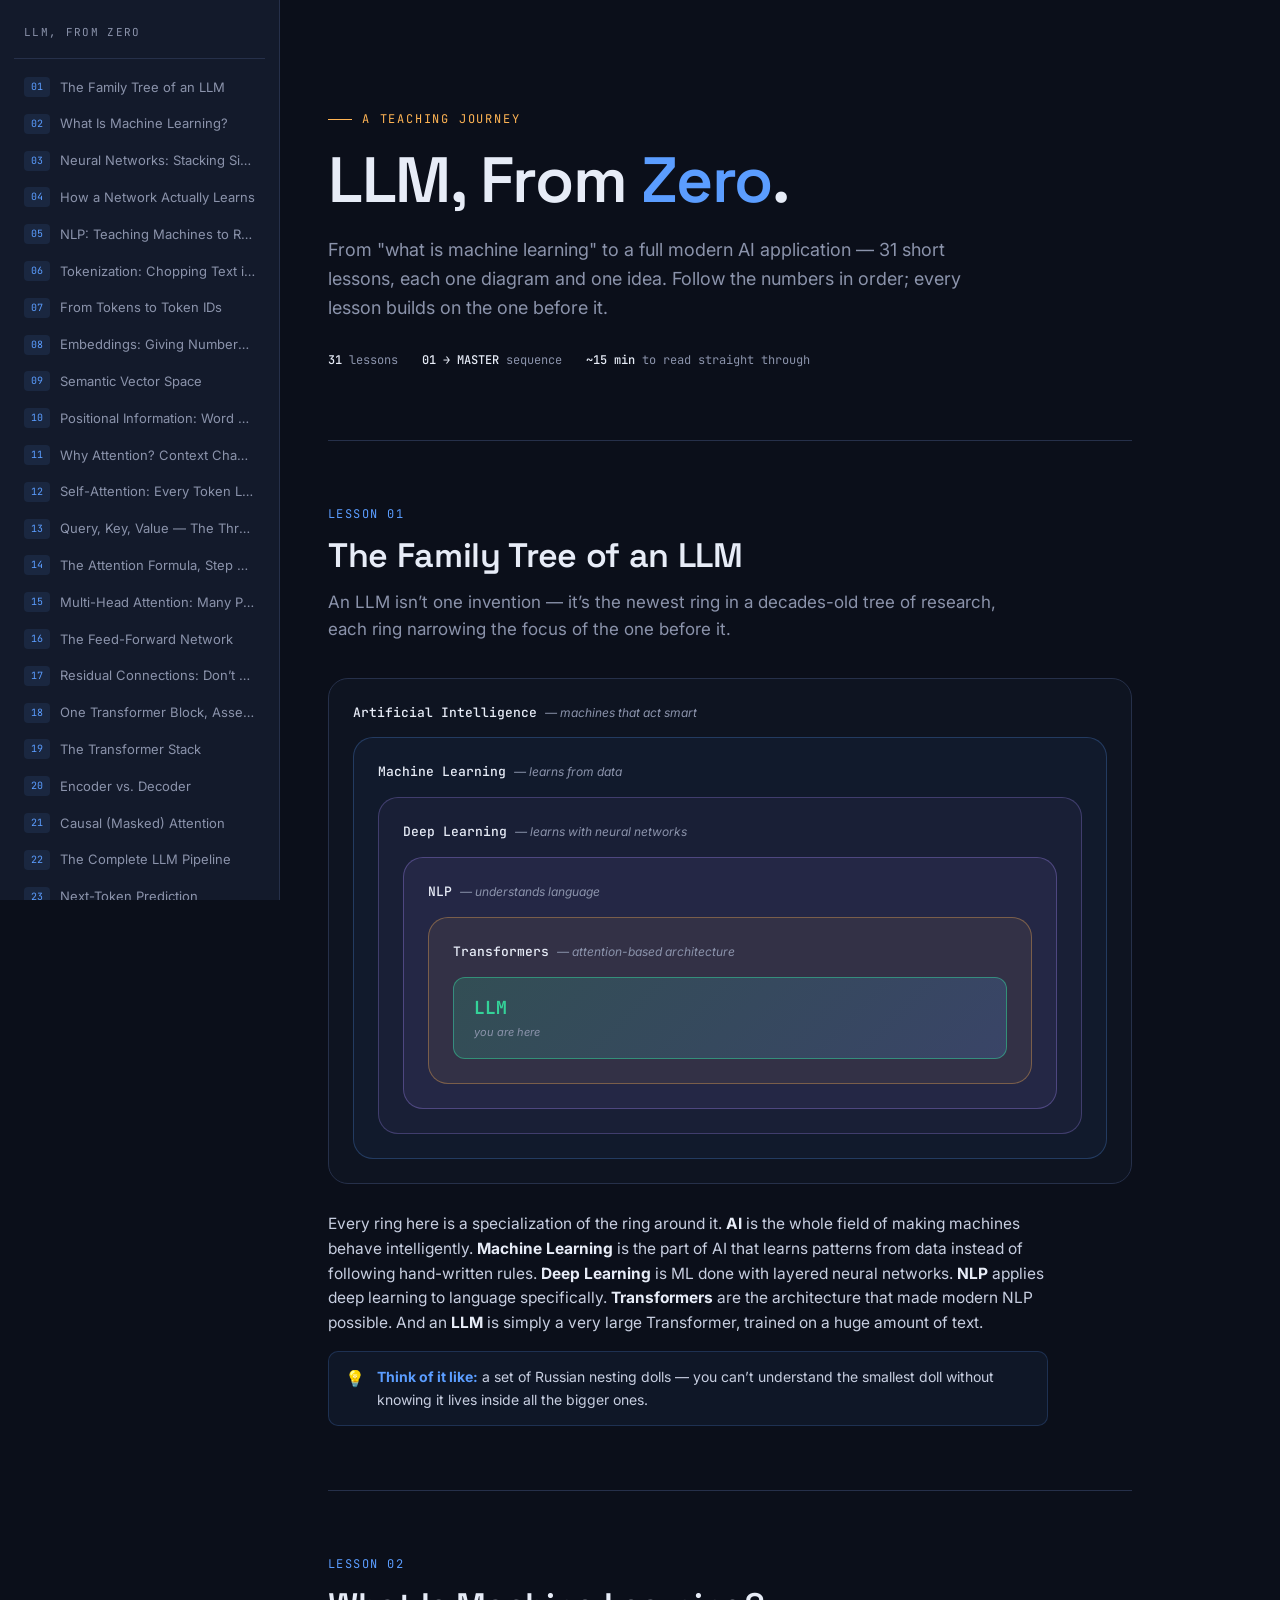
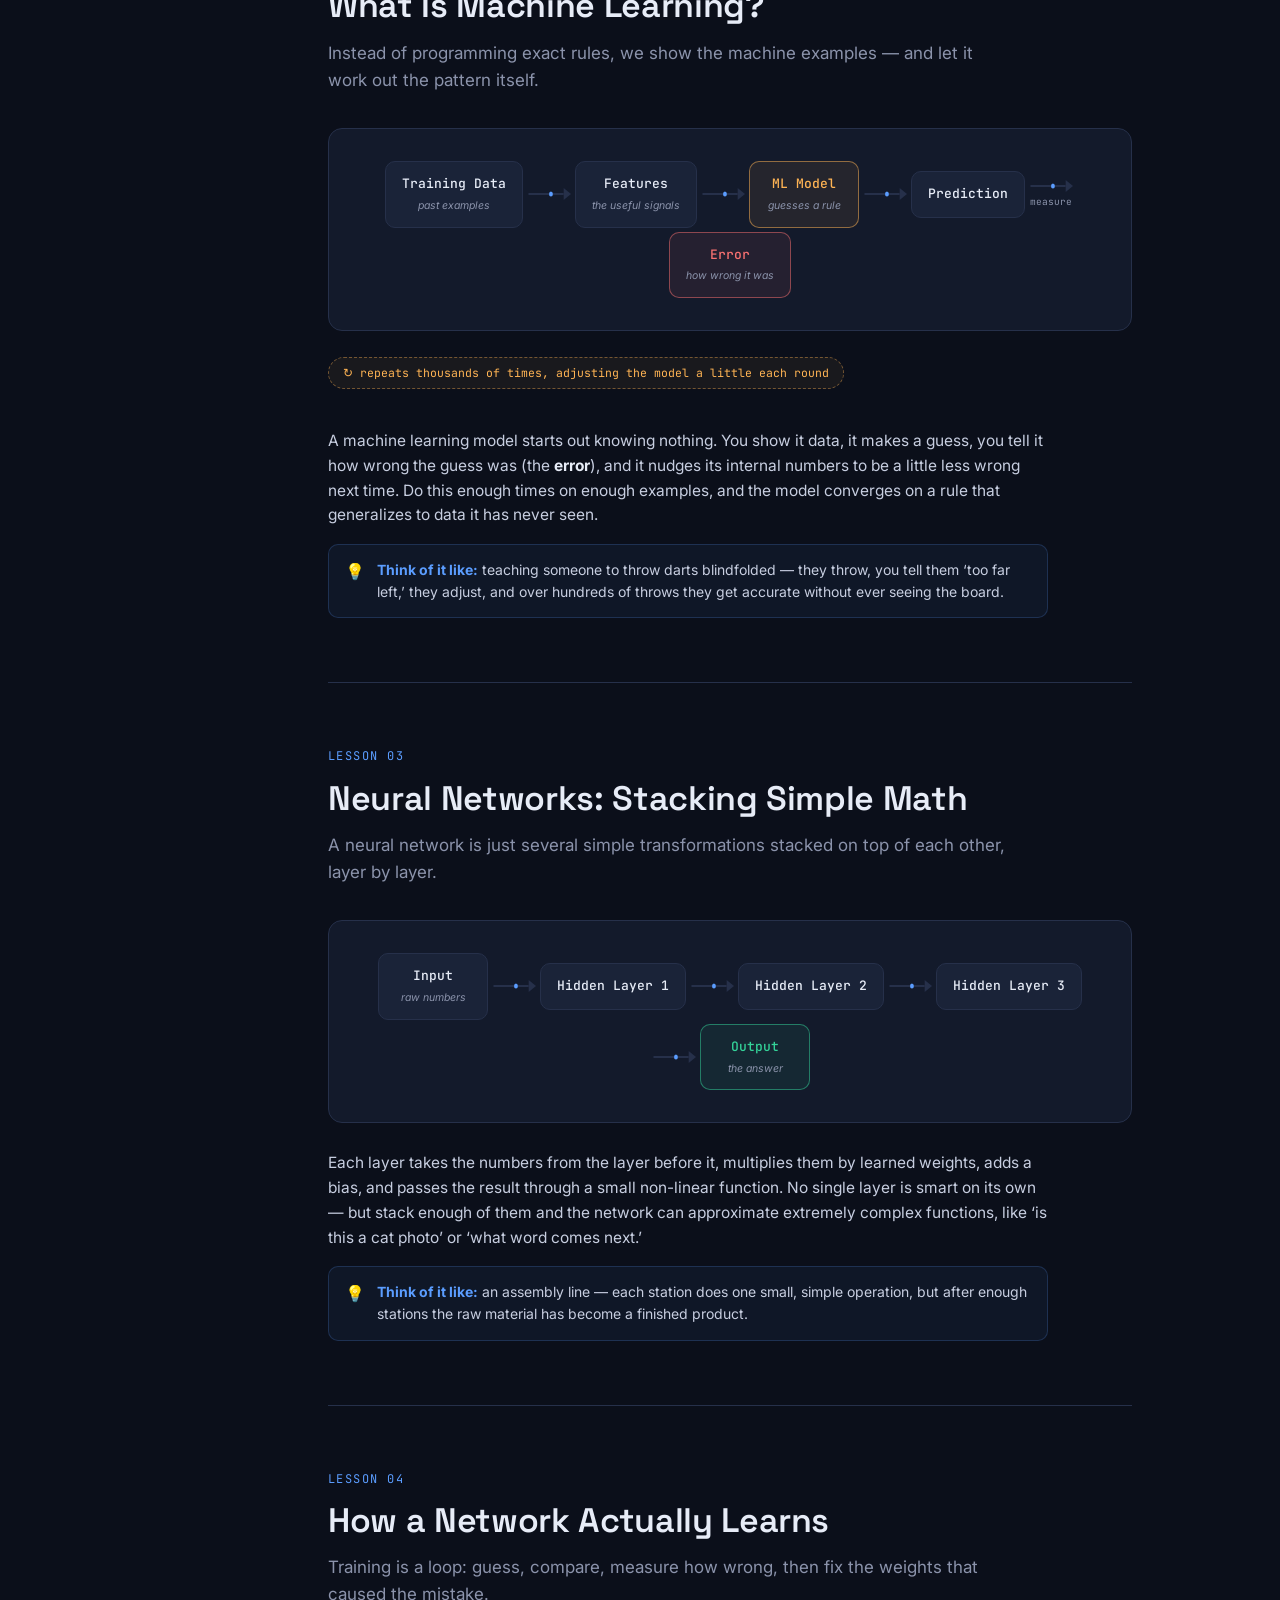
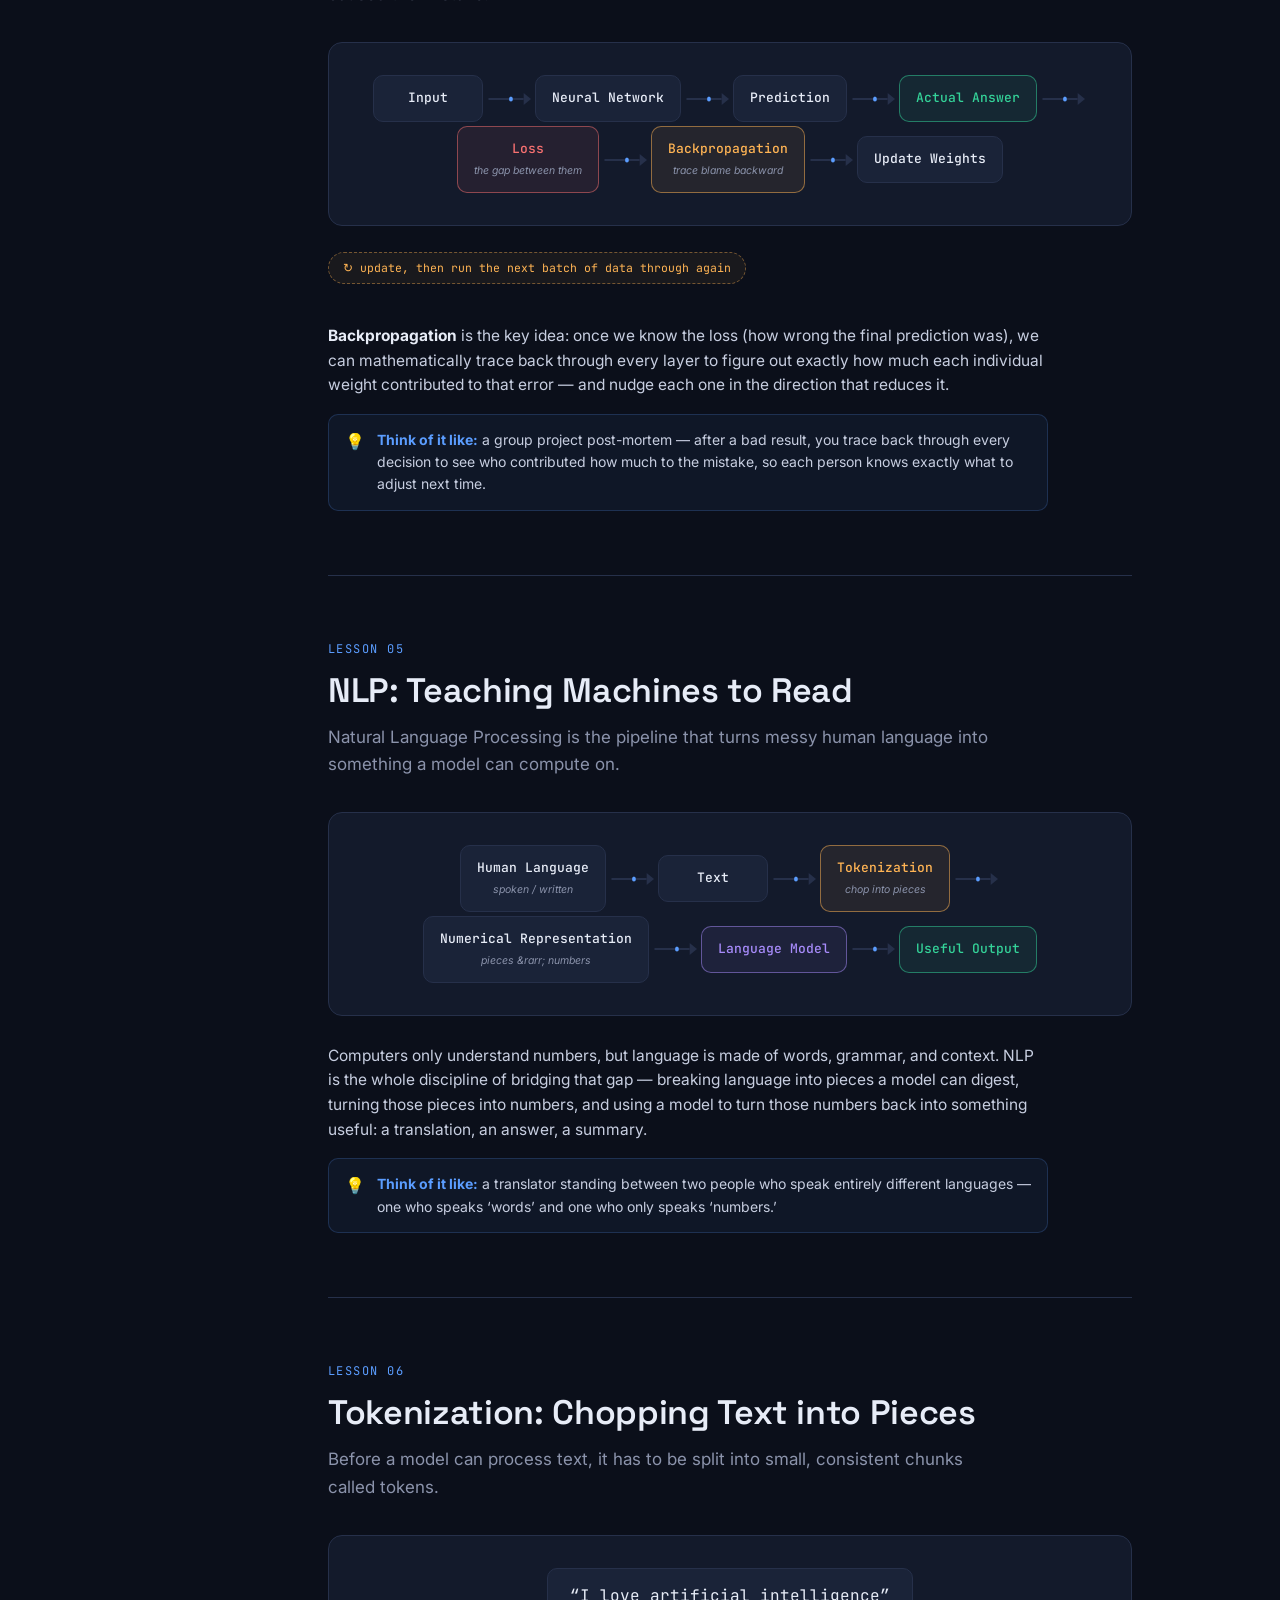
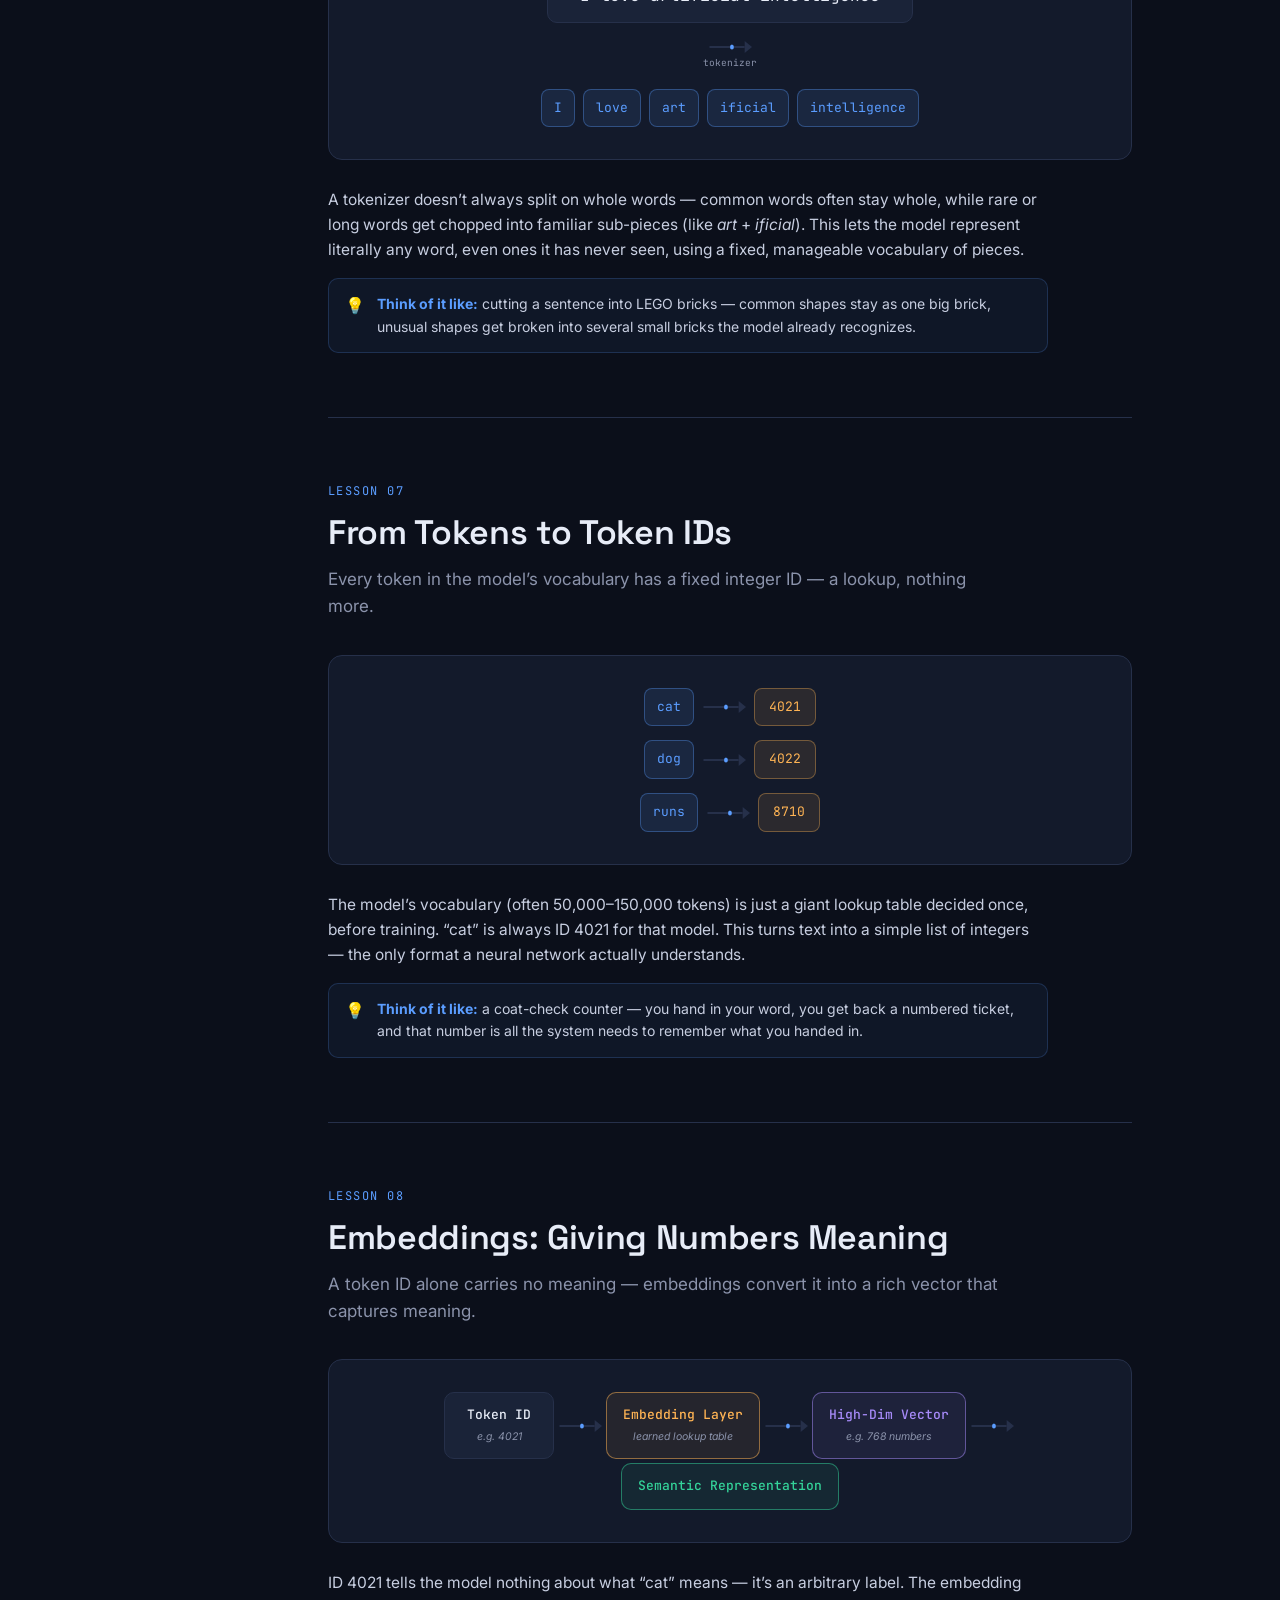
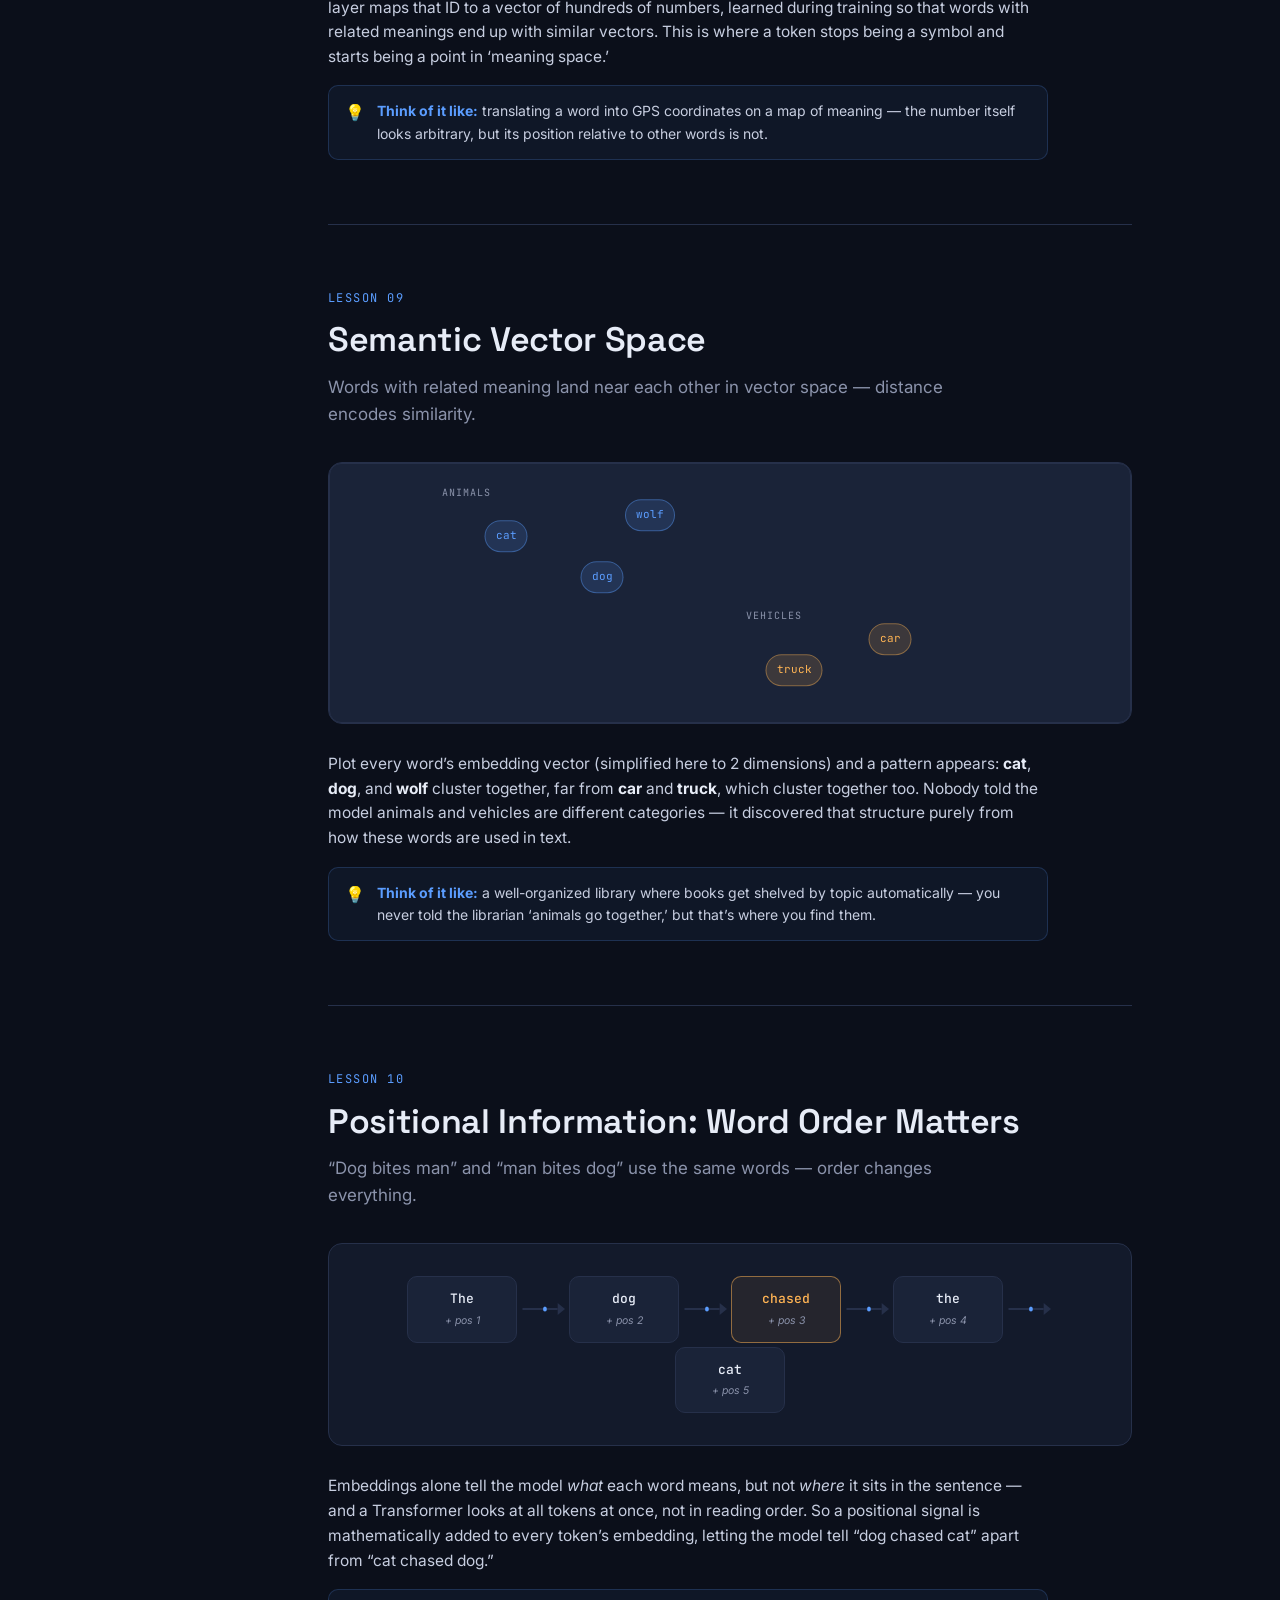
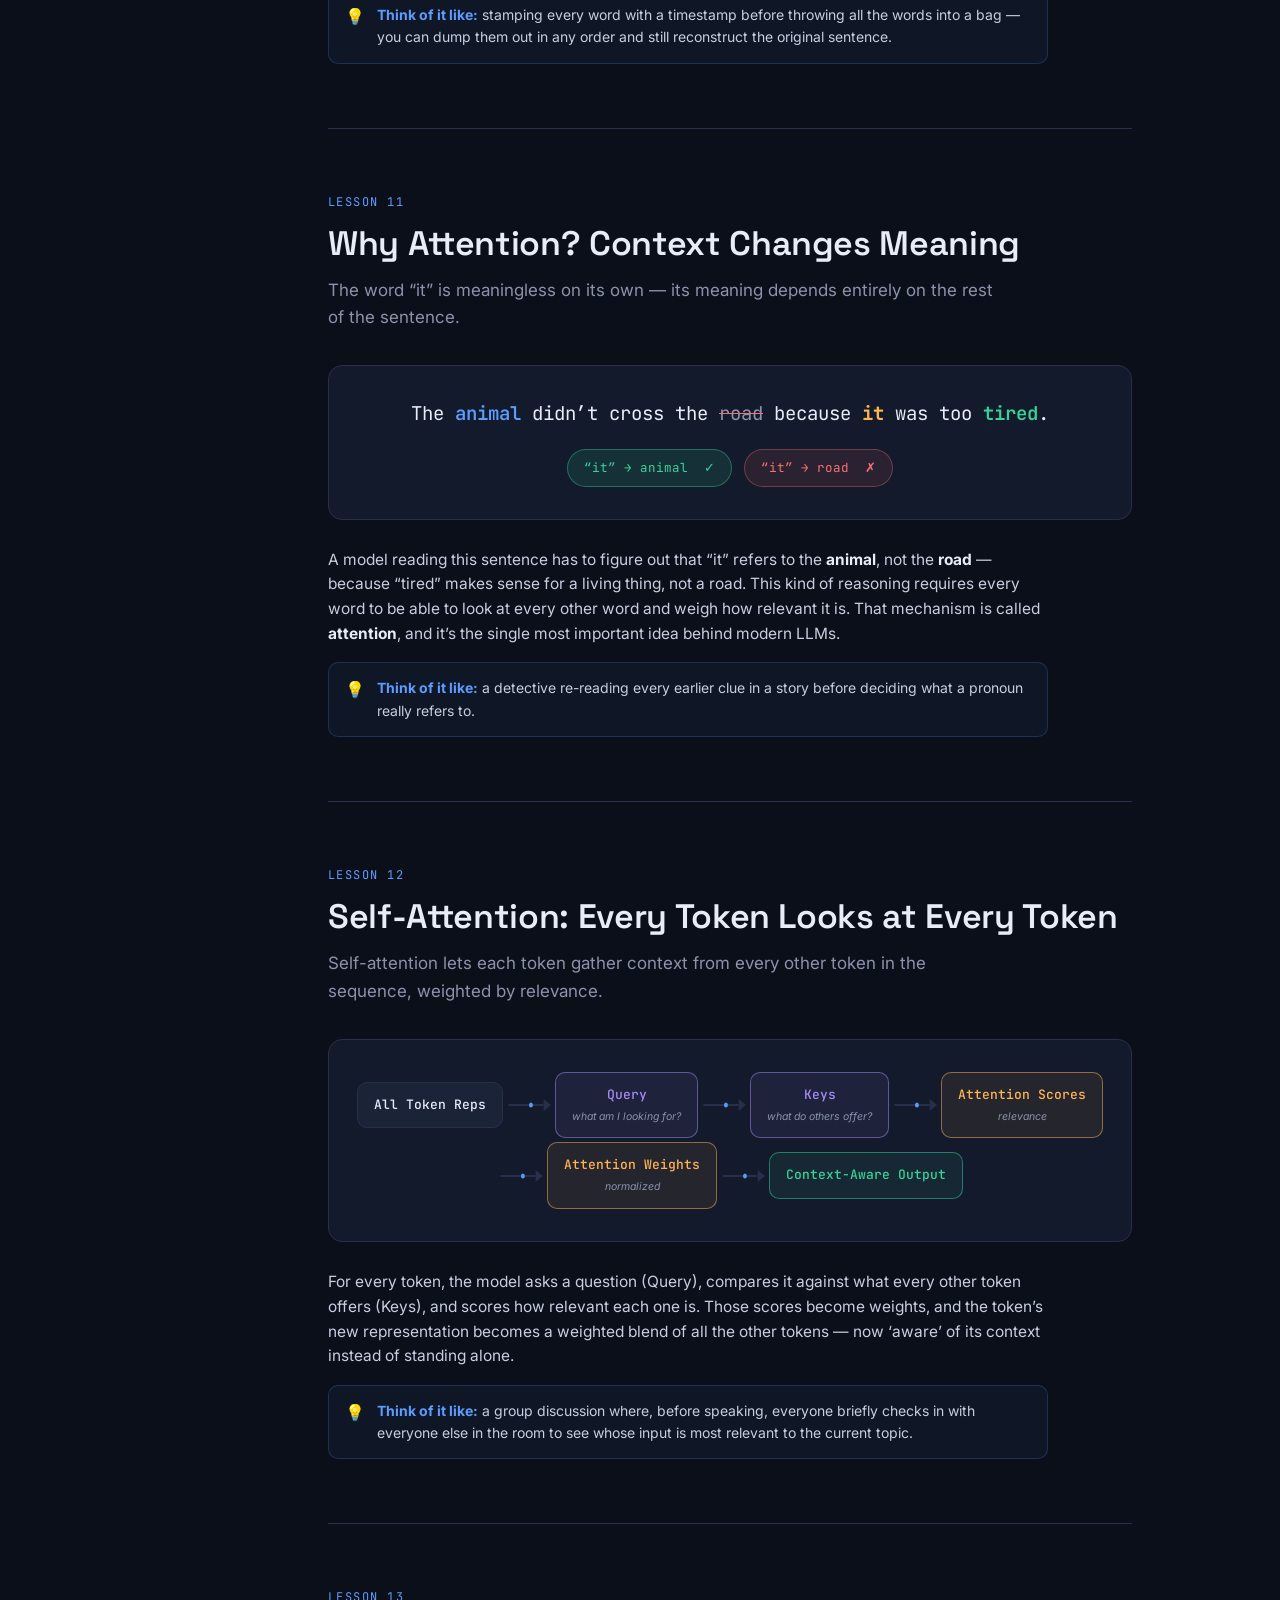
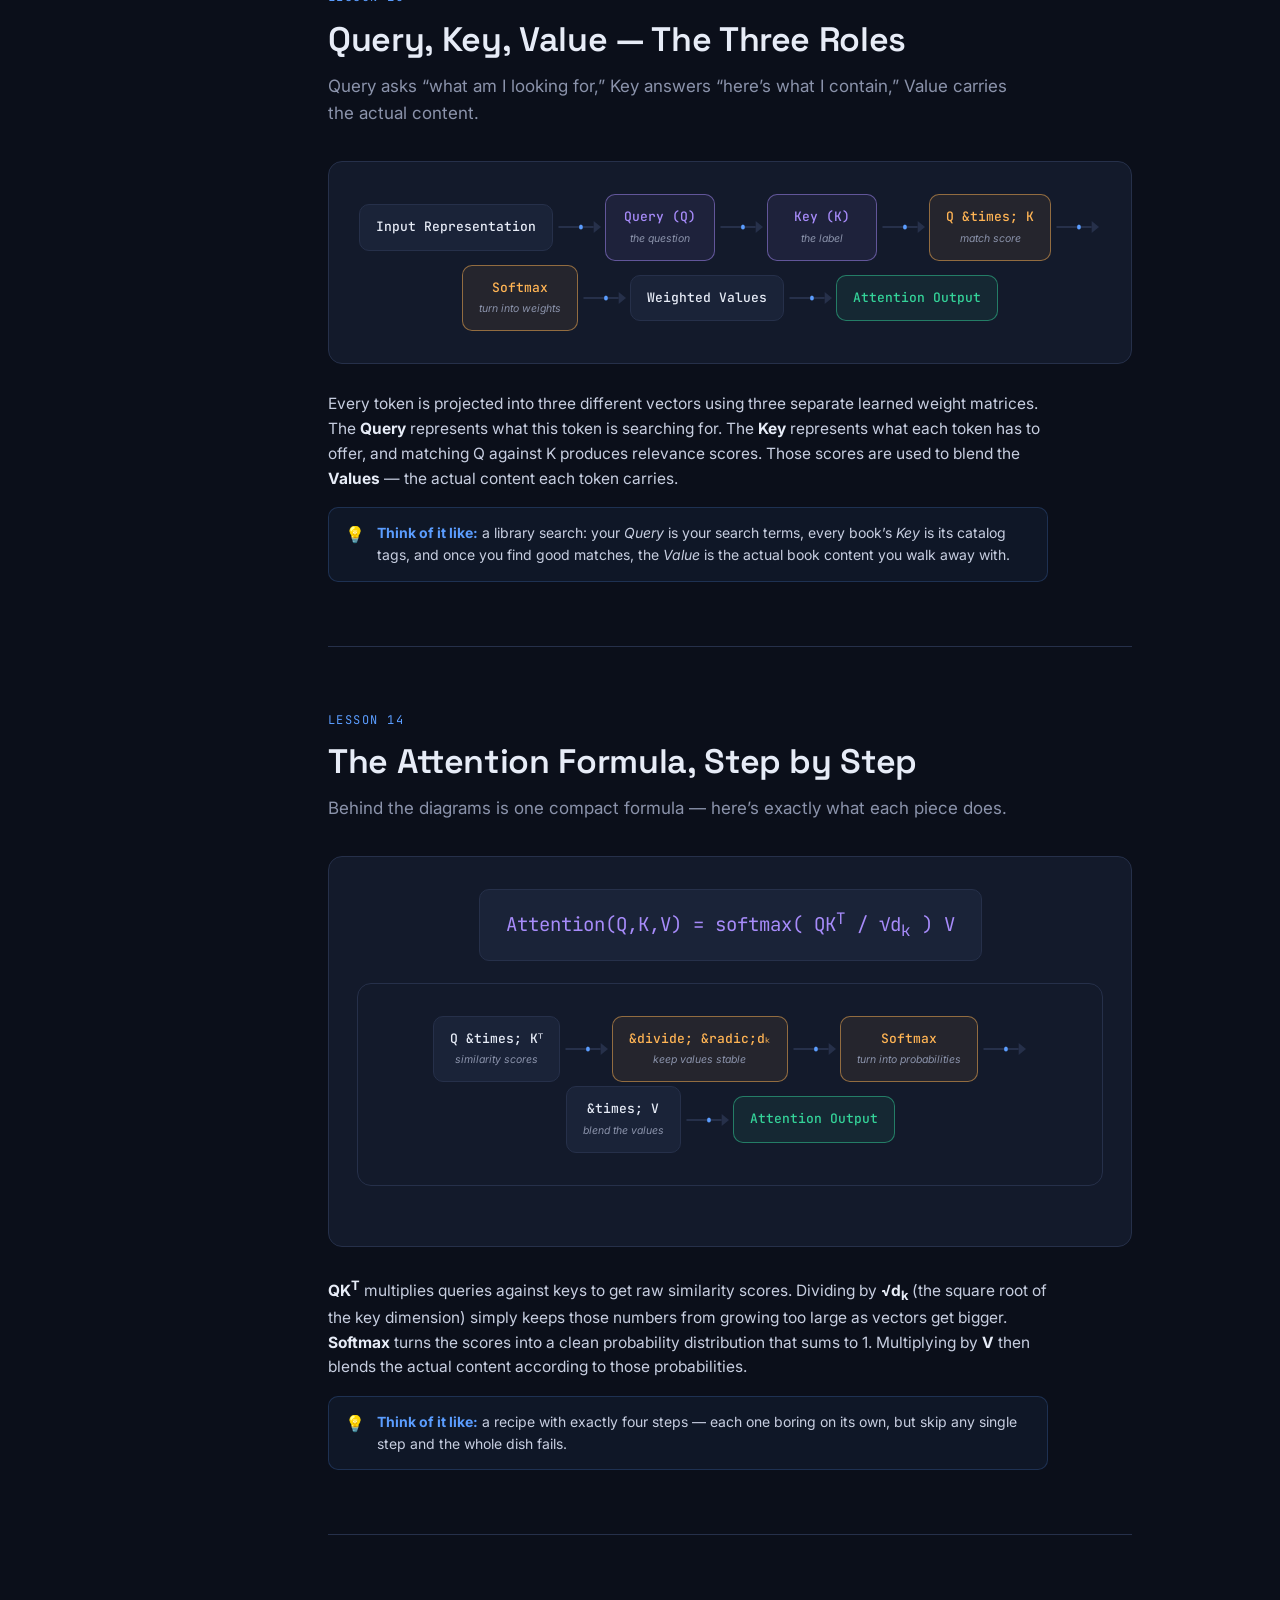
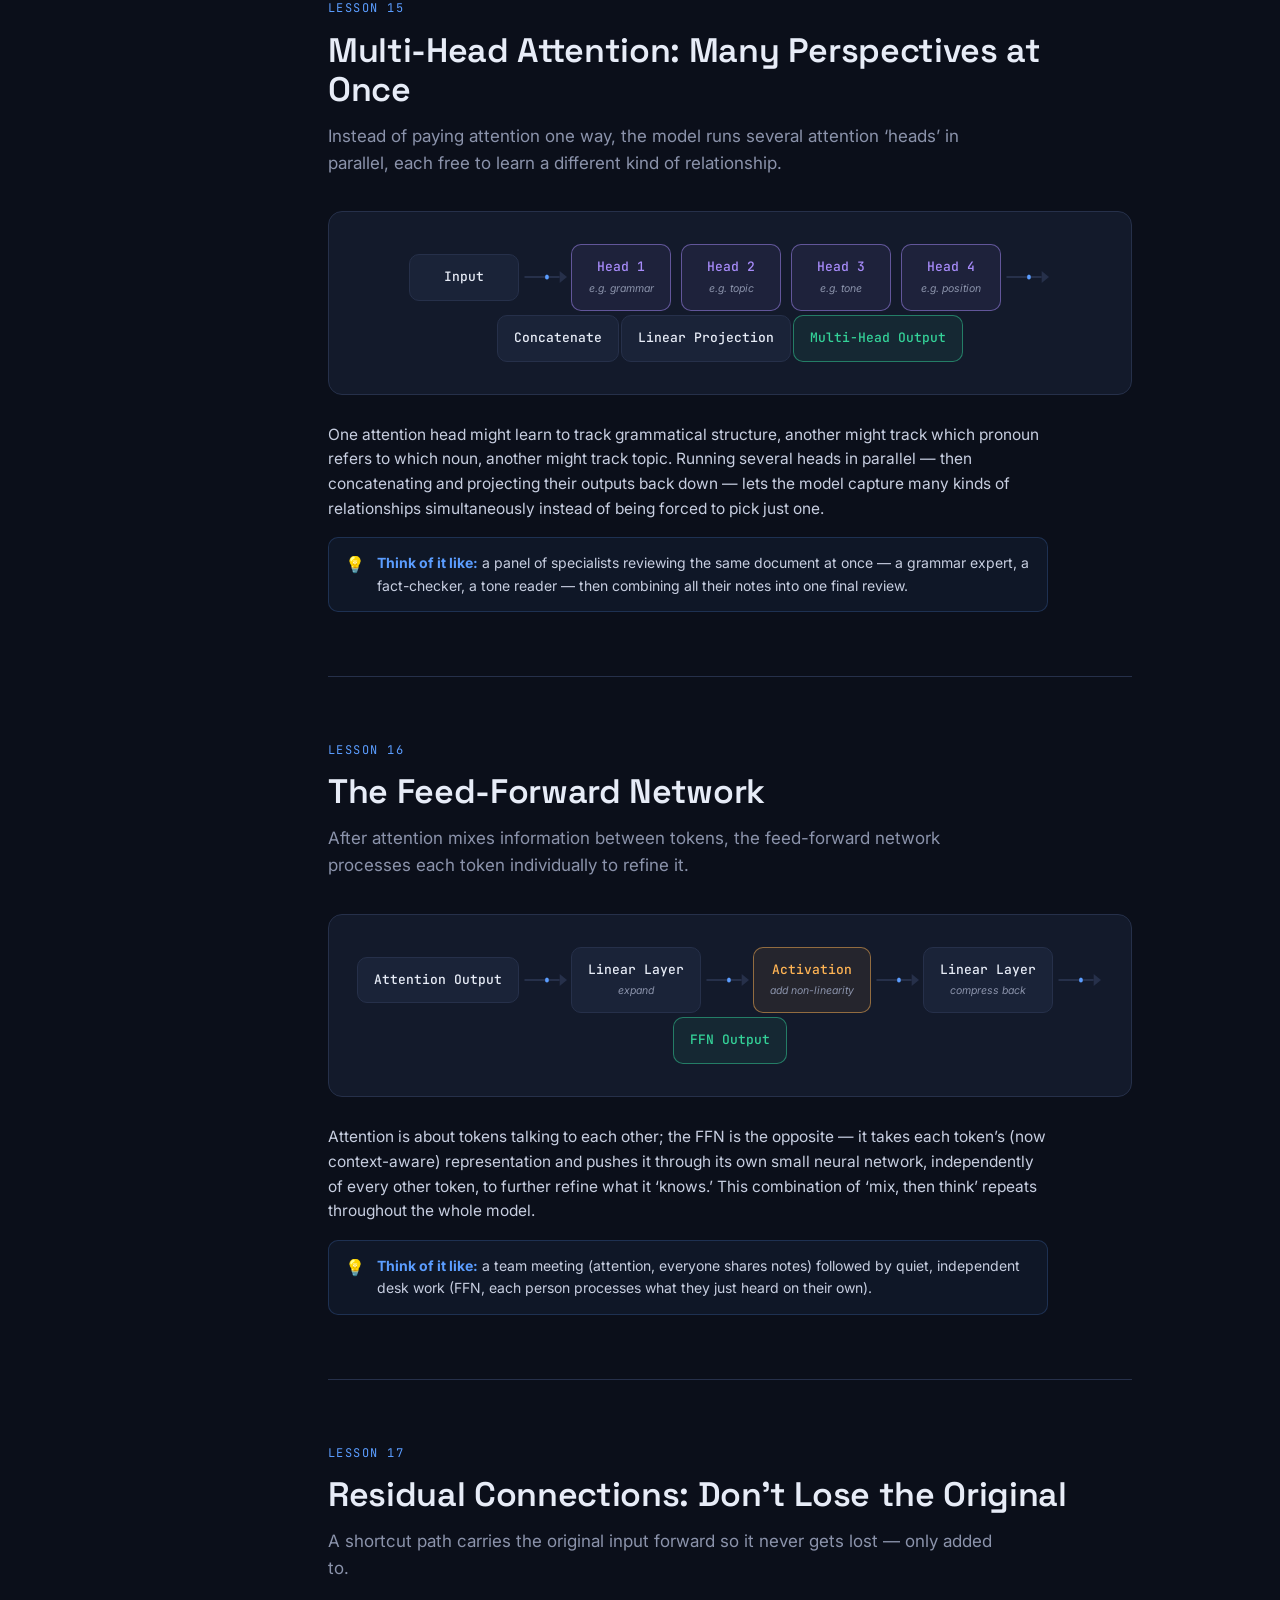
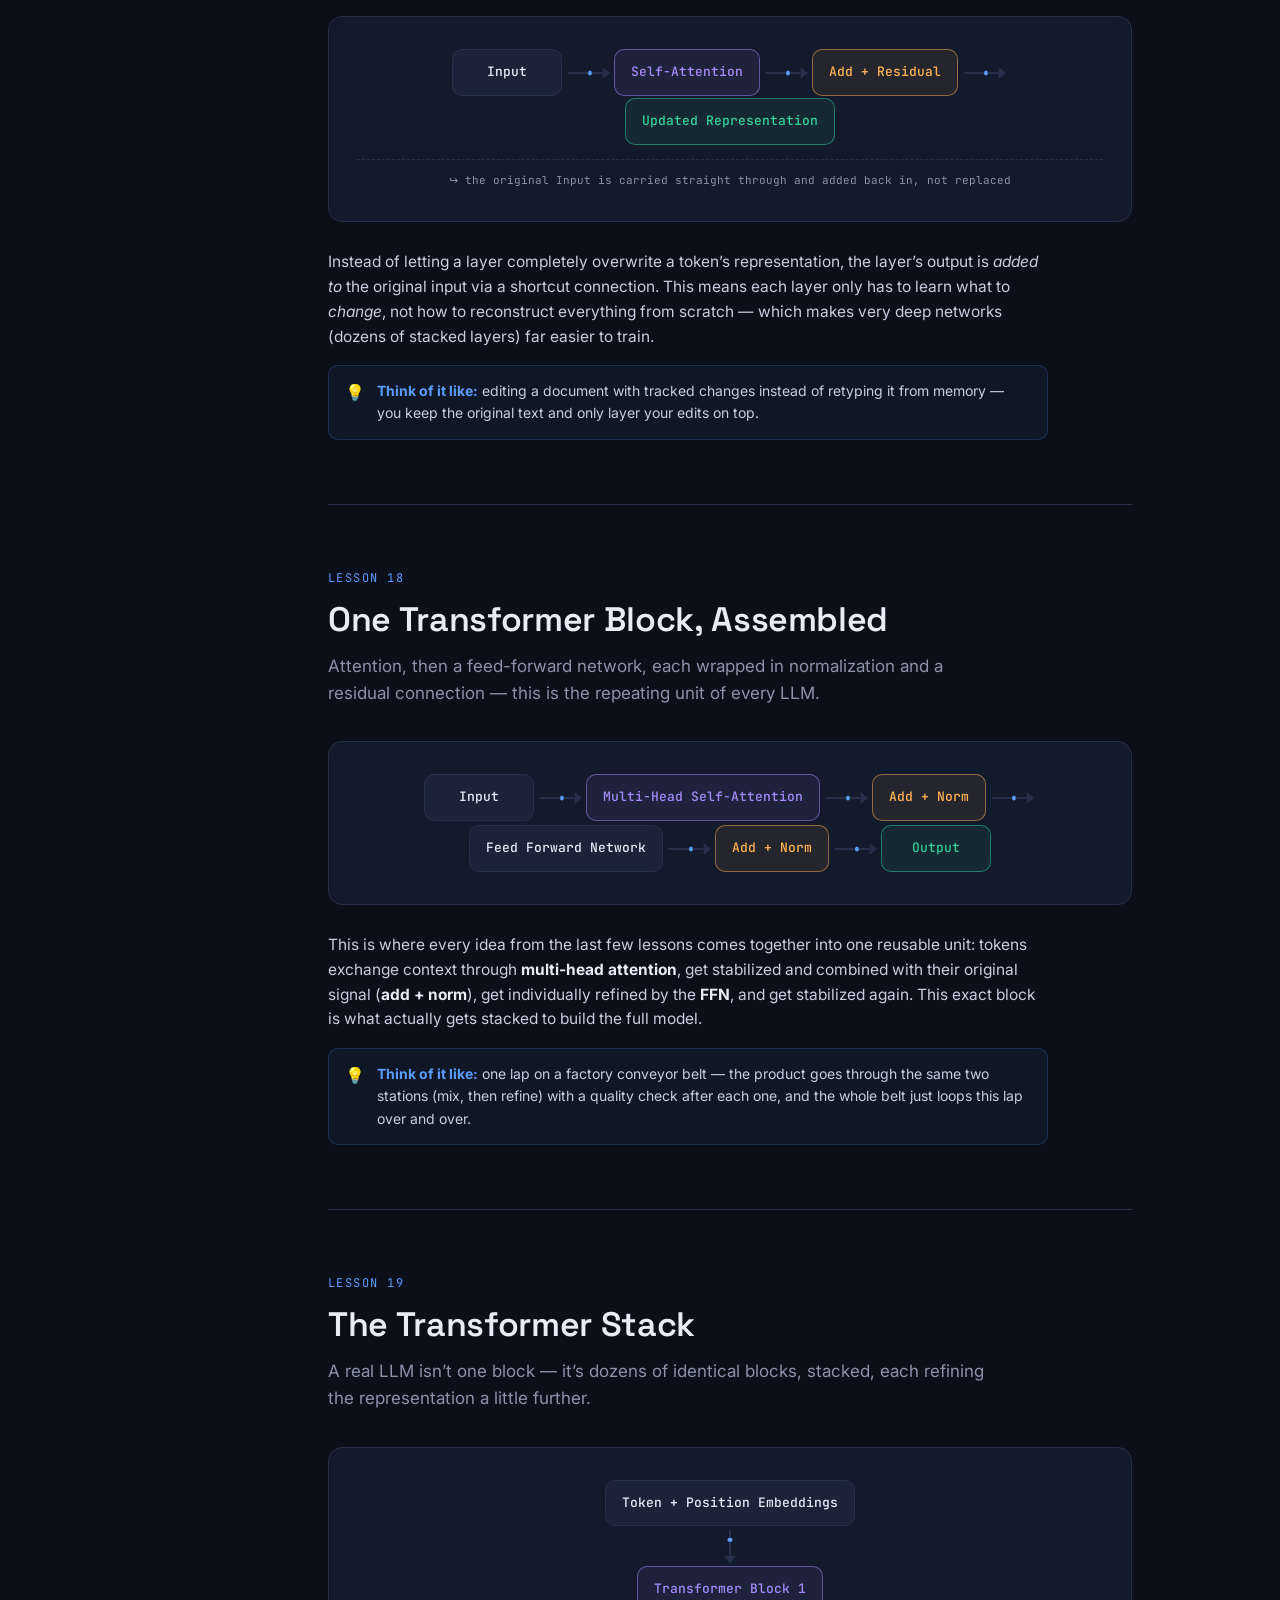
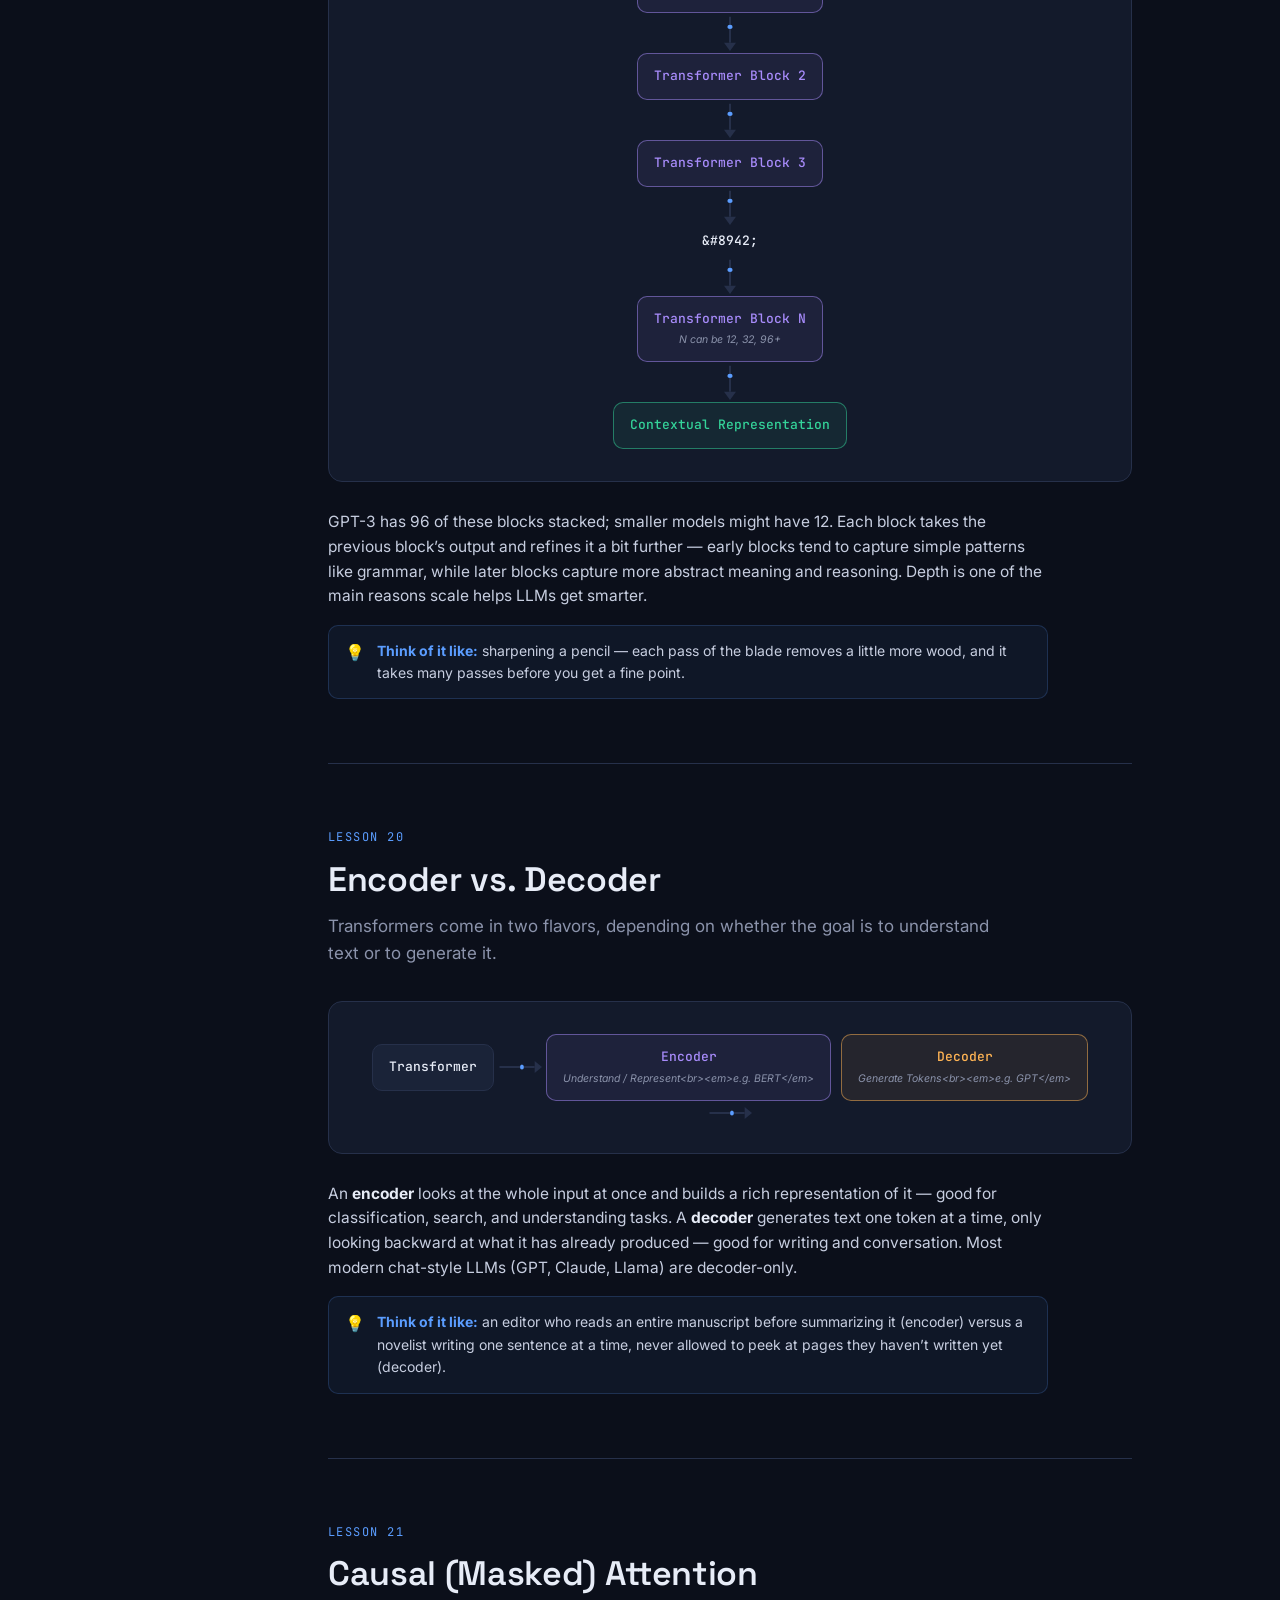
==== index.html @ 7f8bbff4 "Initial Commit with all the files needed for hosting it." ====
<!DOCTYPE html>
<html lang="en">
<head>
<meta charset="UTF-8">
<meta name="viewport" content="width=device-width, initial-scale=1.0">
<title>LLM, From Zero</title>
<link rel="preconnect" href="https://fonts.googleapis.com">
<link rel="preconnect" href="https://fonts.gstatic.com" crossorigin>
<link href="https://fonts.googleapis.com/css2?family=Space+Grotesk:wght@500;600;700&family=Inter:wght@400;500;600&family=JetBrains+Mono:wght@400;500;700&display=swap" rel="stylesheet">
<link rel="stylesheet" href="css/styles.css">
</head>
<body>
<div id="progress"></div>
<button id="navtoggle">&#9776; Contents</button>
<nav id="navrail">
  <div class="navrail-title">LLM, From Zero</div>
  <a href="#l01" class="nav-item"><span class="nav-num">01</span><span class="nav-title">The Family Tree of an LLM</span></a>
<a href="#l02" class="nav-item"><span class="nav-num">02</span><span class="nav-title">What Is Machine Learning?</span></a>
<a href="#l03" class="nav-item"><span class="nav-num">03</span><span class="nav-title">Neural Networks: Stacking Simple Math</span></a>
<a href="#l04" class="nav-item"><span class="nav-num">04</span><span class="nav-title">How a Network Actually Learns</span></a>
<a href="#l05" class="nav-item"><span class="nav-num">05</span><span class="nav-title">NLP: Teaching Machines to Read</span></a>
<a href="#l06" class="nav-item"><span class="nav-num">06</span><span class="nav-title">Tokenization: Chopping Text into Pieces</span></a>
<a href="#l07" class="nav-item"><span class="nav-num">07</span><span class="nav-title">From Tokens to Token IDs</span></a>
<a href="#l08" class="nav-item"><span class="nav-num">08</span><span class="nav-title">Embeddings: Giving Numbers Meaning</span></a>
<a href="#l09" class="nav-item"><span class="nav-num">09</span><span class="nav-title">Semantic Vector Space</span></a>
<a href="#l10" class="nav-item"><span class="nav-num">10</span><span class="nav-title">Positional Information: Word Order Matters</span></a>
<a href="#l11" class="nav-item"><span class="nav-num">11</span><span class="nav-title">Why Attention? Context Changes Meaning</span></a>
<a href="#l12" class="nav-item"><span class="nav-num">12</span><span class="nav-title">Self-Attention: Every Token Looks at Every Token</span></a>
<a href="#l13" class="nav-item"><span class="nav-num">13</span><span class="nav-title">Query, Key, Value &mdash; The Three Roles</span></a>
<a href="#l14" class="nav-item"><span class="nav-num">14</span><span class="nav-title">The Attention Formula, Step by Step</span></a>
<a href="#l15" class="nav-item"><span class="nav-num">15</span><span class="nav-title">Multi-Head Attention: Many Perspectives at Once</span></a>
<a href="#l16" class="nav-item"><span class="nav-num">16</span><span class="nav-title">The Feed-Forward Network</span></a>
<a href="#l17" class="nav-item"><span class="nav-num">17</span><span class="nav-title">Residual Connections: Don&rsquo;t Lose the Original</span></a>
<a href="#l18" class="nav-item"><span class="nav-num">18</span><span class="nav-title">One Transformer Block, Assembled</span></a>
<a href="#l19" class="nav-item"><span class="nav-num">19</span><span class="nav-title">The Transformer Stack</span></a>
<a href="#l20" class="nav-item"><span class="nav-num">20</span><span class="nav-title">Encoder vs. Decoder</span></a>
<a href="#l21" class="nav-item"><span class="nav-num">21</span><span class="nav-title">Causal (Masked) Attention</span></a>
<a href="#l22" class="nav-item"><span class="nav-num">22</span><span class="nav-title">The Complete LLM Pipeline</span></a>
<a href="#l23" class="nav-item"><span class="nav-num">23</span><span class="nav-title">Next-Token Prediction</span></a>
<a href="#l24" class="nav-item"><span class="nav-num">24</span><span class="nav-title">Autoregressive Generation</span></a>
<a href="#l25" class="nav-item"><span class="nav-num">25</span><span class="nav-title">Training an LLM</span></a>
<a href="#l26" class="nav-item"><span class="nav-num">26</span><span class="nav-title">Pretraining &rarr; Fine-Tuning &rarr; Alignment</span></a>
<a href="#l27" class="nav-item"><span class="nav-num">27</span><span class="nav-title">Training vs. Inference</span></a>
<a href="#l28" class="nav-item"><span class="nav-num">28</span><span class="nav-title">RAG: Retrieval-Augmented Generation</span></a>
<a href="#l29" class="nav-item"><span class="nav-num">29</span><span class="nav-title">Tool / Function Calling</span></a>
<a href="#l30" class="nav-item"><span class="nav-num">30</span><span class="nav-title">AI Agent: A Loop, Not Just an Answer</span></a>
<a href="#lmaster" class="nav-item"><span class="nav-num">MASTER</span><span class="nav-title">The Complete Modern LLM Application</span></a>
</nav>
<main>
  <section class="hero">
    <div class="hero-eyebrow">A Teaching Journey</div>
    <h1>LLM, From <span class="accent">Zero</span>.</h1>
    <p class="hero-sub">From "what is machine learning" to a full modern AI application &mdash; 31 short lessons, each one diagram and one idea. Follow the numbers in order; every lesson builds on the one before it.</p>
    <div class="hero-meta">
      <span><b>31</b> lessons</span>
      <span><b>01 &rarr; MASTER</b> sequence</span>
      <span><b>~15 min</b> to read straight through</span>
    </div>
  </section>

  
    <section class="lesson" id="l01">
      <div class="lesson-eyebrow">Lesson 01</div>
      <h2 class="lesson-title">The Family Tree of an LLM</h2>
      <p class="lesson-thesis">An LLM isn&rsquo;t one invention &mdash; it&rsquo;s the newest ring in a decades-old tree of research, each ring narrowing the focus of the one before it.</p>
      
<div class="diagram hierarchy-wrap">
  <div class="ring ring-1"><span class="ring-label">Artificial Intelligence <em>— machines that act smart</em></span>
    <div class="ring ring-2"><span class="ring-label">Machine Learning <em>— learns from data</em></span>
      <div class="ring ring-3"><span class="ring-label">Deep Learning <em>— learns with neural networks</em></span>
        <div class="ring ring-4"><span class="ring-label">NLP <em>— understands language</em></span>
          <div class="ring ring-5"><span class="ring-label">Transformers <em>— attention-based architecture</em></span>
            <div class="ring ring-6">LLM<em>you are here</em></div>
          </div>
        </div>
      </div>
    </div>
  </div>
</div>

      <div class="lesson-body">
        <p class="explain">Every ring here is a specialization of the ring around it. <strong>AI</strong> is the whole field of making machines behave intelligently. <strong>Machine Learning</strong> is the part of AI that learns patterns from data instead of following hand-written rules. <strong>Deep Learning</strong> is ML done with layered neural networks. <strong>NLP</strong> applies deep learning to language specifically. <strong>Transformers</strong> are the architecture that made modern NLP possible. And an <strong>LLM</strong> is simply a very large Transformer, trained on a huge amount of text.</p>
        <div class="note note-analogy"><span class="note-icon">&#128161;</span><div><strong>Think of it like:</strong> a set of Russian nesting dolls &mdash; you can&rsquo;t understand the smallest doll without knowing it lives inside all the bigger ones.</div></div>
        
      </div>
    </section>
    

    <section class="lesson" id="l02">
      <div class="lesson-eyebrow">Lesson 02</div>
      <h2 class="lesson-title">What Is Machine Learning?</h2>
      <p class="lesson-thesis">Instead of programming exact rules, we show the machine examples &mdash; and let it work out the pattern itself.</p>
      <div class="diagram flow-row">
<div class="node "><span class="node-label">Training Data</span><span class="node-sub">past examples</span></div>
<div class="arrow"><svg viewBox="0 0 60 16" class="arrow-svg" preserveAspectRatio="none">
      <line x1="2" y1="8" x2="50" y2="8" class="arrow-line"/>
      <polygon points="50,2 60,8 50,14" class="arrow-head"/>
      <circle r="2.6" class="arrow-dot"><animateMotion dur="1.8s" repeatCount="indefinite" path="M2,8 L50,8"/></circle>
    </svg></div>
<div class="node "><span class="node-label">Features</span><span class="node-sub">the useful signals</span></div>
<div class="arrow"><svg viewBox="0 0 60 16" class="arrow-svg" preserveAspectRatio="none">
      <line x1="2" y1="8" x2="50" y2="8" class="arrow-line"/>
      <polygon points="50,2 60,8 50,14" class="arrow-head"/>
      <circle r="2.6" class="arrow-dot"><animateMotion dur="1.8s" repeatCount="indefinite" path="M2,8 L50,8"/></circle>
    </svg></div>
<div class="node kind-amber"><span class="node-label">ML Model</span><span class="node-sub">guesses a rule</span></div>
<div class="arrow"><svg viewBox="0 0 60 16" class="arrow-svg" preserveAspectRatio="none">
      <line x1="2" y1="8" x2="50" y2="8" class="arrow-line"/>
      <polygon points="50,2 60,8 50,14" class="arrow-head"/>
      <circle r="2.6" class="arrow-dot"><animateMotion dur="1.8s" repeatCount="indefinite" path="M2,8 L50,8"/></circle>
    </svg></div>
<div class="node "><span class="node-label">Prediction</span></div>
<div class="arrow"><svg viewBox="0 0 60 16" class="arrow-svg" preserveAspectRatio="none">
      <line x1="2" y1="8" x2="50" y2="8" class="arrow-line"/>
      <polygon points="50,2 60,8 50,14" class="arrow-head"/>
      <circle r="2.6" class="arrow-dot"><animateMotion dur="1.8s" repeatCount="indefinite" path="M2,8 L50,8"/></circle>
    </svg><span class="arrow-label">measure</span></div>
<div class="node kind-red"><span class="node-label">Error</span><span class="node-sub">how wrong it was</span></div>
</div><div class="loop-chip">&#8635; repeats thousands of times, adjusting the model a little each round</div>
      <div class="lesson-body">
        <p class="explain">A machine learning model starts out knowing nothing. You show it data, it makes a guess, you tell it how wrong the guess was (the <strong>error</strong>), and it nudges its internal numbers to be a little less wrong next time. Do this enough times on enough examples, and the model converges on a rule that generalizes to data it has never seen.</p>
        <div class="note note-analogy"><span class="note-icon">&#128161;</span><div><strong>Think of it like:</strong> teaching someone to throw darts blindfolded &mdash; they throw, you tell them &lsquo;too far left,&rsquo; they adjust, and over hundreds of throws they get accurate without ever seeing the board.</div></div>
        
      </div>
    </section>
    

    <section class="lesson" id="l03">
      <div class="lesson-eyebrow">Lesson 03</div>
      <h2 class="lesson-title">Neural Networks: Stacking Simple Math</h2>
      <p class="lesson-thesis">A neural network is just several simple transformations stacked on top of each other, layer by layer.</p>
      <div class="diagram flow-row">
<div class="node "><span class="node-label">Input</span><span class="node-sub">raw numbers</span></div>
<div class="arrow"><svg viewBox="0 0 60 16" class="arrow-svg" preserveAspectRatio="none">
      <line x1="2" y1="8" x2="50" y2="8" class="arrow-line"/>
      <polygon points="50,2 60,8 50,14" class="arrow-head"/>
      <circle r="2.6" class="arrow-dot"><animateMotion dur="1.8s" repeatCount="indefinite" path="M2,8 L50,8"/></circle>
    </svg></div>
<div class="node "><span class="node-label">Hidden Layer 1</span></div>
<div class="arrow"><svg viewBox="0 0 60 16" class="arrow-svg" preserveAspectRatio="none">
      <line x1="2" y1="8" x2="50" y2="8" class="arrow-line"/>
      <polygon points="50,2 60,8 50,14" class="arrow-head"/>
      <circle r="2.6" class="arrow-dot"><animateMotion dur="1.8s" repeatCount="indefinite" path="M2,8 L50,8"/></circle>
    </svg></div>
<div class="node "><span class="node-label">Hidden Layer 2</span></div>
<div class="arrow"><svg viewBox="0 0 60 16" class="arrow-svg" preserveAspectRatio="none">
      <line x1="2" y1="8" x2="50" y2="8" class="arrow-line"/>
      <polygon points="50,2 60,8 50,14" class="arrow-head"/>
      <circle r="2.6" class="arrow-dot"><animateMotion dur="1.8s" repeatCount="indefinite" path="M2,8 L50,8"/></circle>
    </svg></div>
<div class="node "><span class="node-label">Hidden Layer 3</span></div>
<div class="arrow"><svg viewBox="0 0 60 16" class="arrow-svg" preserveAspectRatio="none">
      <line x1="2" y1="8" x2="50" y2="8" class="arrow-line"/>
      <polygon points="50,2 60,8 50,14" class="arrow-head"/>
      <circle r="2.6" class="arrow-dot"><animateMotion dur="1.8s" repeatCount="indefinite" path="M2,8 L50,8"/></circle>
    </svg></div>
<div class="node kind-green"><span class="node-label">Output</span><span class="node-sub">the answer</span></div>
</div>
      <div class="lesson-body">
        <p class="explain">Each layer takes the numbers from the layer before it, multiplies them by learned weights, adds a bias, and passes the result through a small non-linear function. No single layer is smart on its own &mdash; but stack enough of them and the network can approximate extremely complex functions, like &lsquo;is this a cat photo&rsquo; or &lsquo;what word comes next.&rsquo;</p>
        <div class="note note-analogy"><span class="note-icon">&#128161;</span><div><strong>Think of it like:</strong> an assembly line &mdash; each station does one small, simple operation, but after enough stations the raw material has become a finished product.</div></div>
        
      </div>
    </section>
    

    <section class="lesson" id="l04">
      <div class="lesson-eyebrow">Lesson 04</div>
      <h2 class="lesson-title">How a Network Actually Learns</h2>
      <p class="lesson-thesis">Training is a loop: guess, compare, measure how wrong, then fix the weights that caused the mistake.</p>
      <div class="diagram flow-row">
<div class="node "><span class="node-label">Input</span></div>
<div class="arrow"><svg viewBox="0 0 60 16" class="arrow-svg" preserveAspectRatio="none">
      <line x1="2" y1="8" x2="50" y2="8" class="arrow-line"/>
      <polygon points="50,2 60,8 50,14" class="arrow-head"/>
      <circle r="2.6" class="arrow-dot"><animateMotion dur="1.8s" repeatCount="indefinite" path="M2,8 L50,8"/></circle>
    </svg></div>
<div class="node "><span class="node-label">Neural Network</span></div>
<div class="arrow"><svg viewBox="0 0 60 16" class="arrow-svg" preserveAspectRatio="none">
      <line x1="2" y1="8" x2="50" y2="8" class="arrow-line"/>
      <polygon points="50,2 60,8 50,14" class="arrow-head"/>
      <circle r="2.6" class="arrow-dot"><animateMotion dur="1.8s" repeatCount="indefinite" path="M2,8 L50,8"/></circle>
    </svg></div>
<div class="node "><span class="node-label">Prediction</span></div>
<div class="arrow"><svg viewBox="0 0 60 16" class="arrow-svg" preserveAspectRatio="none">
      <line x1="2" y1="8" x2="50" y2="8" class="arrow-line"/>
      <polygon points="50,2 60,8 50,14" class="arrow-head"/>
      <circle r="2.6" class="arrow-dot"><animateMotion dur="1.8s" repeatCount="indefinite" path="M2,8 L50,8"/></circle>
    </svg></div>
<div class="node kind-green"><span class="node-label">Actual Answer</span></div>
<div class="arrow"><svg viewBox="0 0 60 16" class="arrow-svg" preserveAspectRatio="none">
      <line x1="2" y1="8" x2="50" y2="8" class="arrow-line"/>
      <polygon points="50,2 60,8 50,14" class="arrow-head"/>
      <circle r="2.6" class="arrow-dot"><animateMotion dur="1.8s" repeatCount="indefinite" path="M2,8 L50,8"/></circle>
    </svg></div>
<div class="node kind-red"><span class="node-label">Loss</span><span class="node-sub">the gap between them</span></div>
<div class="arrow"><svg viewBox="0 0 60 16" class="arrow-svg" preserveAspectRatio="none">
      <line x1="2" y1="8" x2="50" y2="8" class="arrow-line"/>
      <polygon points="50,2 60,8 50,14" class="arrow-head"/>
      <circle r="2.6" class="arrow-dot"><animateMotion dur="1.8s" repeatCount="indefinite" path="M2,8 L50,8"/></circle>
    </svg></div>
<div class="node kind-amber"><span class="node-label">Backpropagation</span><span class="node-sub">trace blame backward</span></div>
<div class="arrow"><svg viewBox="0 0 60 16" class="arrow-svg" preserveAspectRatio="none">
      <line x1="2" y1="8" x2="50" y2="8" class="arrow-line"/>
      <polygon points="50,2 60,8 50,14" class="arrow-head"/>
      <circle r="2.6" class="arrow-dot"><animateMotion dur="1.8s" repeatCount="indefinite" path="M2,8 L50,8"/></circle>
    </svg></div>
<div class="node "><span class="node-label">Update Weights</span></div>
</div><div class="loop-chip">&#8635; update, then run the next batch of data through again</div>
      <div class="lesson-body">
        <p class="explain"><strong>Backpropagation</strong> is the key idea: once we know the loss (how wrong the final prediction was), we can mathematically trace back through every layer to figure out exactly how much each individual weight contributed to that error &mdash; and nudge each one in the direction that reduces it.</p>
        <div class="note note-analogy"><span class="note-icon">&#128161;</span><div><strong>Think of it like:</strong> a group project post-mortem &mdash; after a bad result, you trace back through every decision to see who contributed how much to the mistake, so each person knows exactly what to adjust next time.</div></div>
        
      </div>
    </section>
    

    <section class="lesson" id="l05">
      <div class="lesson-eyebrow">Lesson 05</div>
      <h2 class="lesson-title">NLP: Teaching Machines to Read</h2>
      <p class="lesson-thesis">Natural Language Processing is the pipeline that turns messy human language into something a model can compute on.</p>
      <div class="diagram flow-row">
<div class="node "><span class="node-label">Human Language</span><span class="node-sub">spoken / written</span></div>
<div class="arrow"><svg viewBox="0 0 60 16" class="arrow-svg" preserveAspectRatio="none">
      <line x1="2" y1="8" x2="50" y2="8" class="arrow-line"/>
      <polygon points="50,2 60,8 50,14" class="arrow-head"/>
      <circle r="2.6" class="arrow-dot"><animateMotion dur="1.8s" repeatCount="indefinite" path="M2,8 L50,8"/></circle>
    </svg></div>
<div class="node "><span class="node-label">Text</span></div>
<div class="arrow"><svg viewBox="0 0 60 16" class="arrow-svg" preserveAspectRatio="none">
      <line x1="2" y1="8" x2="50" y2="8" class="arrow-line"/>
      <polygon points="50,2 60,8 50,14" class="arrow-head"/>
      <circle r="2.6" class="arrow-dot"><animateMotion dur="1.8s" repeatCount="indefinite" path="M2,8 L50,8"/></circle>
    </svg></div>
<div class="node kind-amber"><span class="node-label">Tokenization</span><span class="node-sub">chop into pieces</span></div>
<div class="arrow"><svg viewBox="0 0 60 16" class="arrow-svg" preserveAspectRatio="none">
      <line x1="2" y1="8" x2="50" y2="8" class="arrow-line"/>
      <polygon points="50,2 60,8 50,14" class="arrow-head"/>
      <circle r="2.6" class="arrow-dot"><animateMotion dur="1.8s" repeatCount="indefinite" path="M2,8 L50,8"/></circle>
    </svg></div>
<div class="node "><span class="node-label">Numerical Representation</span><span class="node-sub">pieces &amp;rarr; numbers</span></div>
<div class="arrow"><svg viewBox="0 0 60 16" class="arrow-svg" preserveAspectRatio="none">
      <line x1="2" y1="8" x2="50" y2="8" class="arrow-line"/>
      <polygon points="50,2 60,8 50,14" class="arrow-head"/>
      <circle r="2.6" class="arrow-dot"><animateMotion dur="1.8s" repeatCount="indefinite" path="M2,8 L50,8"/></circle>
    </svg></div>
<div class="node kind-violet"><span class="node-label">Language Model</span></div>
<div class="arrow"><svg viewBox="0 0 60 16" class="arrow-svg" preserveAspectRatio="none">
      <line x1="2" y1="8" x2="50" y2="8" class="arrow-line"/>
      <polygon points="50,2 60,8 50,14" class="arrow-head"/>
      <circle r="2.6" class="arrow-dot"><animateMotion dur="1.8s" repeatCount="indefinite" path="M2,8 L50,8"/></circle>
    </svg></div>
<div class="node kind-green"><span class="node-label">Useful Output</span></div>
</div>
      <div class="lesson-body">
        <p class="explain">Computers only understand numbers, but language is made of words, grammar, and context. NLP is the whole discipline of bridging that gap &mdash; breaking language into pieces a model can digest, turning those pieces into numbers, and using a model to turn those numbers back into something useful: a translation, an answer, a summary.</p>
        <div class="note note-analogy"><span class="note-icon">&#128161;</span><div><strong>Think of it like:</strong> a translator standing between two people who speak entirely different languages &mdash; one who speaks &lsquo;words&rsquo; and one who only speaks &lsquo;numbers.&rsquo;</div></div>
        
      </div>
    </section>
    

    <section class="lesson" id="l06">
      <div class="lesson-eyebrow">Lesson 06</div>
      <h2 class="lesson-title">Tokenization: Chopping Text into Pieces</h2>
      <p class="lesson-thesis">Before a model can process text, it has to be split into small, consistent chunks called tokens.</p>
      <div class="diagram tokenize-wrap">
      <div class="sentence-box">&ldquo;I love artificial intelligence&rdquo;</div>
      <div class="arrow"><svg viewBox="0 0 60 16" class="arrow-svg" preserveAspectRatio="none">
      <line x1="2" y1="8" x2="50" y2="8" class="arrow-line"/>
      <polygon points="50,2 60,8 50,14" class="arrow-head"/>
      <circle r="2.6" class="arrow-dot"><animateMotion dur="1.8s" repeatCount="indefinite" path="M2,8 L50,8"/></circle>
    </svg><span class="arrow-label">tokenizer</span></div>
      <div class="token-row">
        <span class="token">I</span><span class="token">love</span><span class="token">art</span><span class="token">ificial</span><span class="token">intelligence</span>
      </div>
    </div>
      <div class="lesson-body">
        <p class="explain">A tokenizer doesn&rsquo;t always split on whole words &mdash; common words often stay whole, while rare or long words get chopped into familiar sub-pieces (like <em>art</em> + <em>ificial</em>). This lets the model represent literally any word, even ones it has never seen, using a fixed, manageable vocabulary of pieces.</p>
        <div class="note note-analogy"><span class="note-icon">&#128161;</span><div><strong>Think of it like:</strong> cutting a sentence into LEGO bricks &mdash; common shapes stay as one big brick, unusual shapes get broken into several small bricks the model already recognizes.</div></div>
        
      </div>
    </section>
    

    <section class="lesson" id="l07">
      <div class="lesson-eyebrow">Lesson 07</div>
      <h2 class="lesson-title">From Tokens to Token IDs</h2>
      <p class="lesson-thesis">Every token in the model&rsquo;s vocabulary has a fixed integer ID &mdash; a lookup, nothing more.</p>
      <div class="diagram tokenid-wrap">
      <div class="idmap-row"><span class="token">cat</span><div class="arrow"><svg viewBox="0 0 60 16" class="arrow-svg" preserveAspectRatio="none">
      <line x1="2" y1="8" x2="50" y2="8" class="arrow-line"/>
      <polygon points="50,2 60,8 50,14" class="arrow-head"/>
      <circle r="2.6" class="arrow-dot"><animateMotion dur="1.8s" repeatCount="indefinite" path="M2,8 L50,8"/></circle>
    </svg></div><span class="idbox">4021</span></div>
      <div class="idmap-row"><span class="token">dog</span><div class="arrow"><svg viewBox="0 0 60 16" class="arrow-svg" preserveAspectRatio="none">
      <line x1="2" y1="8" x2="50" y2="8" class="arrow-line"/>
      <polygon points="50,2 60,8 50,14" class="arrow-head"/>
      <circle r="2.6" class="arrow-dot"><animateMotion dur="1.8s" repeatCount="indefinite" path="M2,8 L50,8"/></circle>
    </svg></div><span class="idbox">4022</span></div>
      <div class="idmap-row"><span class="token">runs</span><div class="arrow"><svg viewBox="0 0 60 16" class="arrow-svg" preserveAspectRatio="none">
      <line x1="2" y1="8" x2="50" y2="8" class="arrow-line"/>
      <polygon points="50,2 60,8 50,14" class="arrow-head"/>
      <circle r="2.6" class="arrow-dot"><animateMotion dur="1.8s" repeatCount="indefinite" path="M2,8 L50,8"/></circle>
    </svg></div><span class="idbox">8710</span></div>
    </div>
      <div class="lesson-body">
        <p class="explain">The model&rsquo;s vocabulary (often 50,000&ndash;150,000 tokens) is just a giant lookup table decided once, before training. &ldquo;cat&rdquo; is always ID 4021 for that model. This turns text into a simple list of integers &mdash; the only format a neural network actually understands.</p>
        <div class="note note-analogy"><span class="note-icon">&#128161;</span><div><strong>Think of it like:</strong> a coat-check counter &mdash; you hand in your word, you get back a numbered ticket, and that number is all the system needs to remember what you handed in.</div></div>
        
      </div>
    </section>
    

    <section class="lesson" id="l08">
      <div class="lesson-eyebrow">Lesson 08</div>
      <h2 class="lesson-title">Embeddings: Giving Numbers Meaning</h2>
      <p class="lesson-thesis">A token ID alone carries no meaning &mdash; embeddings convert it into a rich vector that captures meaning.</p>
      <div class="diagram flow-row">
<div class="node "><span class="node-label">Token ID</span><span class="node-sub">e.g. 4021</span></div>
<div class="arrow"><svg viewBox="0 0 60 16" class="arrow-svg" preserveAspectRatio="none">
      <line x1="2" y1="8" x2="50" y2="8" class="arrow-line"/>
      <polygon points="50,2 60,8 50,14" class="arrow-head"/>
      <circle r="2.6" class="arrow-dot"><animateMotion dur="1.8s" repeatCount="indefinite" path="M2,8 L50,8"/></circle>
    </svg></div>
<div class="node kind-amber"><span class="node-label">Embedding Layer</span><span class="node-sub">learned lookup table</span></div>
<div class="arrow"><svg viewBox="0 0 60 16" class="arrow-svg" preserveAspectRatio="none">
      <line x1="2" y1="8" x2="50" y2="8" class="arrow-line"/>
      <polygon points="50,2 60,8 50,14" class="arrow-head"/>
      <circle r="2.6" class="arrow-dot"><animateMotion dur="1.8s" repeatCount="indefinite" path="M2,8 L50,8"/></circle>
    </svg></div>
<div class="node kind-violet"><span class="node-label">High-Dim Vector</span><span class="node-sub">e.g. 768 numbers</span></div>
<div class="arrow"><svg viewBox="0 0 60 16" class="arrow-svg" preserveAspectRatio="none">
      <line x1="2" y1="8" x2="50" y2="8" class="arrow-line"/>
      <polygon points="50,2 60,8 50,14" class="arrow-head"/>
      <circle r="2.6" class="arrow-dot"><animateMotion dur="1.8s" repeatCount="indefinite" path="M2,8 L50,8"/></circle>
    </svg></div>
<div class="node kind-green"><span class="node-label">Semantic Representation</span></div>
</div>
      <div class="lesson-body">
        <p class="explain">ID 4021 tells the model nothing about what &ldquo;cat&rdquo; means &mdash; it&rsquo;s an arbitrary label. The embedding layer maps that ID to a vector of hundreds of numbers, learned during training so that words with related meanings end up with similar vectors. This is where a token stops being a symbol and starts being a point in &lsquo;meaning space.&rsquo;</p>
        <div class="note note-analogy"><span class="note-icon">&#128161;</span><div><strong>Think of it like:</strong> translating a word into GPS coordinates on a map of meaning &mdash; the number itself looks arbitrary, but its position relative to other words is not.</div></div>
        
      </div>
    </section>
    

    <section class="lesson" id="l09">
      <div class="lesson-eyebrow">Lesson 09</div>
      <h2 class="lesson-title">Semantic Vector Space</h2>
      <p class="lesson-thesis">Words with related meaning land near each other in vector space &mdash; distance encodes similarity.</p>
      
<div class="diagram scatter-wrap">
  <div class="scatter-box">
    <div class="cluster cluster-a"><span class="cluster-label">animals</span>
      <span class="dot dot-a" style="top:28%;left:22%">cat</span>
      <span class="dot dot-a" style="top:44%;left:34%">dog</span>
      <span class="dot dot-a" style="top:20%;left:40%">wolf</span>
    </div>
    <div class="cluster cluster-b"><span class="cluster-label">vehicles</span>
      <span class="dot dot-b" style="top:68%;left:70%">car</span>
      <span class="dot dot-b" style="top:80%;left:58%">truck</span>
    </div>
  </div>
</div>

      <div class="lesson-body">
        <p class="explain">Plot every word&rsquo;s embedding vector (simplified here to 2 dimensions) and a pattern appears: <strong>cat</strong>, <strong>dog</strong>, and <strong>wolf</strong> cluster together, far from <strong>car</strong> and <strong>truck</strong>, which cluster together too. Nobody told the model animals and vehicles are different categories &mdash; it discovered that structure purely from how these words are used in text.</p>
        <div class="note note-analogy"><span class="note-icon">&#128161;</span><div><strong>Think of it like:</strong> a well-organized library where books get shelved by topic automatically &mdash; you never told the librarian &lsquo;animals go together,&rsquo; but that&rsquo;s where you find them.</div></div>
        
      </div>
    </section>
    

    <section class="lesson" id="l10">
      <div class="lesson-eyebrow">Lesson 10</div>
      <h2 class="lesson-title">Positional Information: Word Order Matters</h2>
      <p class="lesson-thesis">&ldquo;Dog bites man&rdquo; and &ldquo;man bites dog&rdquo; use the same words &mdash; order changes everything.</p>
      <div class="diagram flow-row">
<div class="node "><span class="node-label">The</span><span class="node-sub">+ pos 1</span></div>
<div class="arrow"><svg viewBox="0 0 60 16" class="arrow-svg" preserveAspectRatio="none">
      <line x1="2" y1="8" x2="50" y2="8" class="arrow-line"/>
      <polygon points="50,2 60,8 50,14" class="arrow-head"/>
      <circle r="2.6" class="arrow-dot"><animateMotion dur="1.8s" repeatCount="indefinite" path="M2,8 L50,8"/></circle>
    </svg></div>
<div class="node "><span class="node-label">dog</span><span class="node-sub">+ pos 2</span></div>
<div class="arrow"><svg viewBox="0 0 60 16" class="arrow-svg" preserveAspectRatio="none">
      <line x1="2" y1="8" x2="50" y2="8" class="arrow-line"/>
      <polygon points="50,2 60,8 50,14" class="arrow-head"/>
      <circle r="2.6" class="arrow-dot"><animateMotion dur="1.8s" repeatCount="indefinite" path="M2,8 L50,8"/></circle>
    </svg></div>
<div class="node kind-amber"><span class="node-label">chased</span><span class="node-sub">+ pos 3</span></div>
<div class="arrow"><svg viewBox="0 0 60 16" class="arrow-svg" preserveAspectRatio="none">
      <line x1="2" y1="8" x2="50" y2="8" class="arrow-line"/>
      <polygon points="50,2 60,8 50,14" class="arrow-head"/>
      <circle r="2.6" class="arrow-dot"><animateMotion dur="1.8s" repeatCount="indefinite" path="M2,8 L50,8"/></circle>
    </svg></div>
<div class="node "><span class="node-label">the</span><span class="node-sub">+ pos 4</span></div>
<div class="arrow"><svg viewBox="0 0 60 16" class="arrow-svg" preserveAspectRatio="none">
      <line x1="2" y1="8" x2="50" y2="8" class="arrow-line"/>
      <polygon points="50,2 60,8 50,14" class="arrow-head"/>
      <circle r="2.6" class="arrow-dot"><animateMotion dur="1.8s" repeatCount="indefinite" path="M2,8 L50,8"/></circle>
    </svg></div>
<div class="node "><span class="node-label">cat</span><span class="node-sub">+ pos 5</span></div>
</div>
      <div class="lesson-body">
        <p class="explain">Embeddings alone tell the model <em>what</em> each word means, but not <em>where</em> it sits in the sentence &mdash; and a Transformer looks at all tokens at once, not in reading order. So a positional signal is mathematically added to every token&rsquo;s embedding, letting the model tell &ldquo;dog chased cat&rdquo; apart from &ldquo;cat chased dog.&rdquo;</p>
        <div class="note note-analogy"><span class="note-icon">&#128161;</span><div><strong>Think of it like:</strong> stamping every word with a timestamp before throwing all the words into a bag &mdash; you can dump them out in any order and still reconstruct the original sentence.</div></div>
        
      </div>
    </section>
    

    <section class="lesson" id="l11">
      <div class="lesson-eyebrow">Lesson 11</div>
      <h2 class="lesson-title">Why Attention? Context Changes Meaning</h2>
      <p class="lesson-thesis">The word &ldquo;it&rdquo; is meaningless on its own &mdash; its meaning depends entirely on the rest of the sentence.</p>
      
<div class="diagram disambig-wrap">
  <p class="disambig-sentence">The <span class="hl-a">animal</span> didn&rsquo;t cross the <span class="hl-b">road</span> because <span class="hl-c">it</span> was too <span class="hl-d">tired</span>.</p>
  <div class="disambig-answers">
    <div class="pill pill-yes">&ldquo;it&rdquo; &rarr; animal &nbsp;&#10003;</div>
    <div class="pill pill-no">&ldquo;it&rdquo; &rarr; road &nbsp;&#10007;</div>
  </div>
</div>

      <div class="lesson-body">
        <p class="explain">A model reading this sentence has to figure out that &ldquo;it&rdquo; refers to the <strong>animal</strong>, not the <strong>road</strong> &mdash; because &ldquo;tired&rdquo; makes sense for a living thing, not a road. This kind of reasoning requires every word to be able to look at every other word and weigh how relevant it is. That mechanism is called <strong>attention</strong>, and it&rsquo;s the single most important idea behind modern LLMs.</p>
        <div class="note note-analogy"><span class="note-icon">&#128161;</span><div><strong>Think of it like:</strong> a detective re-reading every earlier clue in a story before deciding what a pronoun really refers to.</div></div>
        
      </div>
    </section>
    

    <section class="lesson" id="l12">
      <div class="lesson-eyebrow">Lesson 12</div>
      <h2 class="lesson-title">Self-Attention: Every Token Looks at Every Token</h2>
      <p class="lesson-thesis">Self-attention lets each token gather context from every other token in the sequence, weighted by relevance.</p>
      <div class="diagram flow-row">
<div class="node "><span class="node-label">All Token Reps</span></div>
<div class="arrow"><svg viewBox="0 0 60 16" class="arrow-svg" preserveAspectRatio="none">
      <line x1="2" y1="8" x2="50" y2="8" class="arrow-line"/>
      <polygon points="50,2 60,8 50,14" class="arrow-head"/>
      <circle r="2.6" class="arrow-dot"><animateMotion dur="1.8s" repeatCount="indefinite" path="M2,8 L50,8"/></circle>
    </svg></div>
<div class="node kind-violet"><span class="node-label">Query</span><span class="node-sub">what am I looking for?</span></div>
<div class="arrow"><svg viewBox="0 0 60 16" class="arrow-svg" preserveAspectRatio="none">
      <line x1="2" y1="8" x2="50" y2="8" class="arrow-line"/>
      <polygon points="50,2 60,8 50,14" class="arrow-head"/>
      <circle r="2.6" class="arrow-dot"><animateMotion dur="1.8s" repeatCount="indefinite" path="M2,8 L50,8"/></circle>
    </svg></div>
<div class="node kind-violet"><span class="node-label">Keys</span><span class="node-sub">what do others offer?</span></div>
<div class="arrow"><svg viewBox="0 0 60 16" class="arrow-svg" preserveAspectRatio="none">
      <line x1="2" y1="8" x2="50" y2="8" class="arrow-line"/>
      <polygon points="50,2 60,8 50,14" class="arrow-head"/>
      <circle r="2.6" class="arrow-dot"><animateMotion dur="1.8s" repeatCount="indefinite" path="M2,8 L50,8"/></circle>
    </svg></div>
<div class="node kind-amber"><span class="node-label">Attention Scores</span><span class="node-sub">relevance</span></div>
<div class="arrow"><svg viewBox="0 0 60 16" class="arrow-svg" preserveAspectRatio="none">
      <line x1="2" y1="8" x2="50" y2="8" class="arrow-line"/>
      <polygon points="50,2 60,8 50,14" class="arrow-head"/>
      <circle r="2.6" class="arrow-dot"><animateMotion dur="1.8s" repeatCount="indefinite" path="M2,8 L50,8"/></circle>
    </svg></div>
<div class="node kind-amber"><span class="node-label">Attention Weights</span><span class="node-sub">normalized</span></div>
<div class="arrow"><svg viewBox="0 0 60 16" class="arrow-svg" preserveAspectRatio="none">
      <line x1="2" y1="8" x2="50" y2="8" class="arrow-line"/>
      <polygon points="50,2 60,8 50,14" class="arrow-head"/>
      <circle r="2.6" class="arrow-dot"><animateMotion dur="1.8s" repeatCount="indefinite" path="M2,8 L50,8"/></circle>
    </svg></div>
<div class="node kind-green"><span class="node-label">Context-Aware Output</span></div>
</div>
      <div class="lesson-body">
        <p class="explain">For every token, the model asks a question (Query), compares it against what every other token offers (Keys), and scores how relevant each one is. Those scores become weights, and the token&rsquo;s new representation becomes a weighted blend of all the other tokens &mdash; now &lsquo;aware&rsquo; of its context instead of standing alone.</p>
        <div class="note note-analogy"><span class="note-icon">&#128161;</span><div><strong>Think of it like:</strong> a group discussion where, before speaking, everyone briefly checks in with everyone else in the room to see whose input is most relevant to the current topic.</div></div>
        
      </div>
    </section>
    

    <section class="lesson" id="l13">
      <div class="lesson-eyebrow">Lesson 13</div>
      <h2 class="lesson-title">Query, Key, Value &mdash; The Three Roles</h2>
      <p class="lesson-thesis">Query asks &ldquo;what am I looking for,&rdquo; Key answers &ldquo;here&rsquo;s what I contain,&rdquo; Value carries the actual content.</p>
      <div class="diagram flow-row">
<div class="node "><span class="node-label">Input Representation</span></div>
<div class="arrow"><svg viewBox="0 0 60 16" class="arrow-svg" preserveAspectRatio="none">
      <line x1="2" y1="8" x2="50" y2="8" class="arrow-line"/>
      <polygon points="50,2 60,8 50,14" class="arrow-head"/>
      <circle r="2.6" class="arrow-dot"><animateMotion dur="1.8s" repeatCount="indefinite" path="M2,8 L50,8"/></circle>
    </svg></div>
<div class="node kind-violet"><span class="node-label">Query (Q)</span><span class="node-sub">the question</span></div>
<div class="arrow"><svg viewBox="0 0 60 16" class="arrow-svg" preserveAspectRatio="none">
      <line x1="2" y1="8" x2="50" y2="8" class="arrow-line"/>
      <polygon points="50,2 60,8 50,14" class="arrow-head"/>
      <circle r="2.6" class="arrow-dot"><animateMotion dur="1.8s" repeatCount="indefinite" path="M2,8 L50,8"/></circle>
    </svg></div>
<div class="node kind-violet"><span class="node-label">Key (K)</span><span class="node-sub">the label</span></div>
<div class="arrow"><svg viewBox="0 0 60 16" class="arrow-svg" preserveAspectRatio="none">
      <line x1="2" y1="8" x2="50" y2="8" class="arrow-line"/>
      <polygon points="50,2 60,8 50,14" class="arrow-head"/>
      <circle r="2.6" class="arrow-dot"><animateMotion dur="1.8s" repeatCount="indefinite" path="M2,8 L50,8"/></circle>
    </svg></div>
<div class="node kind-amber"><span class="node-label">Q &amp;times; K</span><span class="node-sub">match score</span></div>
<div class="arrow"><svg viewBox="0 0 60 16" class="arrow-svg" preserveAspectRatio="none">
      <line x1="2" y1="8" x2="50" y2="8" class="arrow-line"/>
      <polygon points="50,2 60,8 50,14" class="arrow-head"/>
      <circle r="2.6" class="arrow-dot"><animateMotion dur="1.8s" repeatCount="indefinite" path="M2,8 L50,8"/></circle>
    </svg></div>
<div class="node kind-amber"><span class="node-label">Softmax</span><span class="node-sub">turn into weights</span></div>
<div class="arrow"><svg viewBox="0 0 60 16" class="arrow-svg" preserveAspectRatio="none">
      <line x1="2" y1="8" x2="50" y2="8" class="arrow-line"/>
      <polygon points="50,2 60,8 50,14" class="arrow-head"/>
      <circle r="2.6" class="arrow-dot"><animateMotion dur="1.8s" repeatCount="indefinite" path="M2,8 L50,8"/></circle>
    </svg></div>
<div class="node "><span class="node-label">Weighted Values</span></div>
<div class="arrow"><svg viewBox="0 0 60 16" class="arrow-svg" preserveAspectRatio="none">
      <line x1="2" y1="8" x2="50" y2="8" class="arrow-line"/>
      <polygon points="50,2 60,8 50,14" class="arrow-head"/>
      <circle r="2.6" class="arrow-dot"><animateMotion dur="1.8s" repeatCount="indefinite" path="M2,8 L50,8"/></circle>
    </svg></div>
<div class="node kind-green"><span class="node-label">Attention Output</span></div>
</div>
      <div class="lesson-body">
        <p class="explain">Every token is projected into three different vectors using three separate learned weight matrices. The <strong>Query</strong> represents what this token is searching for. The <strong>Key</strong> represents what each token has to offer, and matching Q against K produces relevance scores. Those scores are used to blend the <strong>Values</strong> &mdash; the actual content each token carries.</p>
        <div class="note note-analogy"><span class="note-icon">&#128161;</span><div><strong>Think of it like:</strong> a library search: your <em>Query</em> is your search terms, every book&rsquo;s <em>Key</em> is its catalog tags, and once you find good matches, the <em>Value</em> is the actual book content you walk away with.</div></div>
        
      </div>
    </section>
    

    <section class="lesson" id="l14">
      <div class="lesson-eyebrow">Lesson 14</div>
      <h2 class="lesson-title">The Attention Formula, Step by Step</h2>
      <p class="lesson-thesis">Behind the diagrams is one compact formula &mdash; here&rsquo;s exactly what each piece does.</p>
      <div class="diagram formula-wrap">
      <div class="formula">Attention(Q,K,V) = softmax( QK<sup>T</sup> / &radic;d<sub>k</sub> ) V</div>
      <div class="diagram flow-row">
<div class="node "><span class="node-label">Q &amp;times; Kᵀ</span><span class="node-sub">similarity scores</span></div>
<div class="arrow"><svg viewBox="0 0 60 16" class="arrow-svg" preserveAspectRatio="none">
      <line x1="2" y1="8" x2="50" y2="8" class="arrow-line"/>
      <polygon points="50,2 60,8 50,14" class="arrow-head"/>
      <circle r="2.6" class="arrow-dot"><animateMotion dur="1.8s" repeatCount="indefinite" path="M2,8 L50,8"/></circle>
    </svg></div>
<div class="node kind-amber"><span class="node-label">&amp;divide; &amp;radic;dₖ</span><span class="node-sub">keep values stable</span></div>
<div class="arrow"><svg viewBox="0 0 60 16" class="arrow-svg" preserveAspectRatio="none">
      <line x1="2" y1="8" x2="50" y2="8" class="arrow-line"/>
      <polygon points="50,2 60,8 50,14" class="arrow-head"/>
      <circle r="2.6" class="arrow-dot"><animateMotion dur="1.8s" repeatCount="indefinite" path="M2,8 L50,8"/></circle>
    </svg></div>
<div class="node kind-amber"><span class="node-label">Softmax</span><span class="node-sub">turn into probabilities</span></div>
<div class="arrow"><svg viewBox="0 0 60 16" class="arrow-svg" preserveAspectRatio="none">
      <line x1="2" y1="8" x2="50" y2="8" class="arrow-line"/>
      <polygon points="50,2 60,8 50,14" class="arrow-head"/>
      <circle r="2.6" class="arrow-dot"><animateMotion dur="1.8s" repeatCount="indefinite" path="M2,8 L50,8"/></circle>
    </svg></div>
<div class="node "><span class="node-label">&amp;times; V</span><span class="node-sub">blend the values</span></div>
<div class="arrow"><svg viewBox="0 0 60 16" class="arrow-svg" preserveAspectRatio="none">
      <line x1="2" y1="8" x2="50" y2="8" class="arrow-line"/>
      <polygon points="50,2 60,8 50,14" class="arrow-head"/>
      <circle r="2.6" class="arrow-dot"><animateMotion dur="1.8s" repeatCount="indefinite" path="M2,8 L50,8"/></circle>
    </svg></div>
<div class="node kind-green"><span class="node-label">Attention Output</span></div>
</div>
    </div>
      <div class="lesson-body">
        <p class="explain"><strong>QK<sup>T</sup></strong> multiplies queries against keys to get raw similarity scores. Dividing by <strong>&radic;d<sub>k</sub></strong> (the square root of the key dimension) simply keeps those numbers from growing too large as vectors get bigger. <strong>Softmax</strong> turns the scores into a clean probability distribution that sums to 1. Multiplying by <strong>V</strong> then blends the actual content according to those probabilities.</p>
        <div class="note note-analogy"><span class="note-icon">&#128161;</span><div><strong>Think of it like:</strong> a recipe with exactly four steps &mdash; each one boring on its own, but skip any single step and the whole dish fails.</div></div>
        
      </div>
    </section>
    

    <section class="lesson" id="l15">
      <div class="lesson-eyebrow">Lesson 15</div>
      <h2 class="lesson-title">Multi-Head Attention: Many Perspectives at Once</h2>
      <p class="lesson-thesis">Instead of paying attention one way, the model runs several attention &lsquo;heads&rsquo; in parallel, each free to learn a different kind of relationship.</p>
      <div class="diagram flow-row branch-wrap">
      <div class="node "><span class="node-label">Input</span></div>
      <div class="arrow"><svg viewBox="0 0 60 16" class="arrow-svg" preserveAspectRatio="none">
      <line x1="2" y1="8" x2="50" y2="8" class="arrow-line"/>
      <polygon points="50,2 60,8 50,14" class="arrow-head"/>
      <circle r="2.6" class="arrow-dot"><animateMotion dur="1.8s" repeatCount="indefinite" path="M2,8 L50,8"/></circle>
    </svg></div>
      <div class="branch-group"><div class="branch-col"><div class="node kind-violet"><span class="node-label">Head 1</span><span class="node-sub">e.g. grammar</span></div></div><div class="branch-col"><div class="node kind-violet"><span class="node-label">Head 2</span><span class="node-sub">e.g. topic</span></div></div><div class="branch-col"><div class="node kind-violet"><span class="node-label">Head 3</span><span class="node-sub">e.g. tone</span></div></div><div class="branch-col"><div class="node kind-violet"><span class="node-label">Head 4</span><span class="node-sub">e.g. position</span></div></div></div>
      <div class="arrow"><svg viewBox="0 0 60 16" class="arrow-svg" preserveAspectRatio="none">
      <line x1="2" y1="8" x2="50" y2="8" class="arrow-line"/>
      <polygon points="50,2 60,8 50,14" class="arrow-head"/>
      <circle r="2.6" class="arrow-dot"><animateMotion dur="1.8s" repeatCount="indefinite" path="M2,8 L50,8"/></circle>
    </svg></div>
      <div class="node "><span class="node-label">Concatenate</span></div><div class="node "><span class="node-label">Linear Projection</span></div><div class="node kind-green"><span class="node-label">Multi-Head Output</span></div>
    </div>
      <div class="lesson-body">
        <p class="explain">One attention head might learn to track grammatical structure, another might track which pronoun refers to which noun, another might track topic. Running several heads in parallel &mdash; then concatenating and projecting their outputs back down &mdash; lets the model capture many kinds of relationships simultaneously instead of being forced to pick just one.</p>
        <div class="note note-analogy"><span class="note-icon">&#128161;</span><div><strong>Think of it like:</strong> a panel of specialists reviewing the same document at once &mdash; a grammar expert, a fact-checker, a tone reader &mdash; then combining all their notes into one final review.</div></div>
        
      </div>
    </section>
    

    <section class="lesson" id="l16">
      <div class="lesson-eyebrow">Lesson 16</div>
      <h2 class="lesson-title">The Feed-Forward Network</h2>
      <p class="lesson-thesis">After attention mixes information between tokens, the feed-forward network processes each token individually to refine it.</p>
      <div class="diagram flow-row">
<div class="node "><span class="node-label">Attention Output</span></div>
<div class="arrow"><svg viewBox="0 0 60 16" class="arrow-svg" preserveAspectRatio="none">
      <line x1="2" y1="8" x2="50" y2="8" class="arrow-line"/>
      <polygon points="50,2 60,8 50,14" class="arrow-head"/>
      <circle r="2.6" class="arrow-dot"><animateMotion dur="1.8s" repeatCount="indefinite" path="M2,8 L50,8"/></circle>
    </svg></div>
<div class="node "><span class="node-label">Linear Layer</span><span class="node-sub">expand</span></div>
<div class="arrow"><svg viewBox="0 0 60 16" class="arrow-svg" preserveAspectRatio="none">
      <line x1="2" y1="8" x2="50" y2="8" class="arrow-line"/>
      <polygon points="50,2 60,8 50,14" class="arrow-head"/>
      <circle r="2.6" class="arrow-dot"><animateMotion dur="1.8s" repeatCount="indefinite" path="M2,8 L50,8"/></circle>
    </svg></div>
<div class="node kind-amber"><span class="node-label">Activation</span><span class="node-sub">add non-linearity</span></div>
<div class="arrow"><svg viewBox="0 0 60 16" class="arrow-svg" preserveAspectRatio="none">
      <line x1="2" y1="8" x2="50" y2="8" class="arrow-line"/>
      <polygon points="50,2 60,8 50,14" class="arrow-head"/>
      <circle r="2.6" class="arrow-dot"><animateMotion dur="1.8s" repeatCount="indefinite" path="M2,8 L50,8"/></circle>
    </svg></div>
<div class="node "><span class="node-label">Linear Layer</span><span class="node-sub">compress back</span></div>
<div class="arrow"><svg viewBox="0 0 60 16" class="arrow-svg" preserveAspectRatio="none">
      <line x1="2" y1="8" x2="50" y2="8" class="arrow-line"/>
      <polygon points="50,2 60,8 50,14" class="arrow-head"/>
      <circle r="2.6" class="arrow-dot"><animateMotion dur="1.8s" repeatCount="indefinite" path="M2,8 L50,8"/></circle>
    </svg></div>
<div class="node kind-green"><span class="node-label">FFN Output</span></div>
</div>
      <div class="lesson-body">
        <p class="explain">Attention is about tokens talking to each other; the FFN is the opposite &mdash; it takes each token&rsquo;s (now context-aware) representation and pushes it through its own small neural network, independently of every other token, to further refine what it &lsquo;knows.&rsquo; This combination of &lsquo;mix, then think&rsquo; repeats throughout the whole model.</p>
        <div class="note note-analogy"><span class="note-icon">&#128161;</span><div><strong>Think of it like:</strong> a team meeting (attention, everyone shares notes) followed by quiet, independent desk work (FFN, each person processes what they just heard on their own).</div></div>
        
      </div>
    </section>
    

    <section class="lesson" id="l17">
      <div class="lesson-eyebrow">Lesson 17</div>
      <h2 class="lesson-title">Residual Connections: Don&rsquo;t Lose the Original</h2>
      <p class="lesson-thesis">A shortcut path carries the original input forward so it never gets lost &mdash; only added to.</p>
      <div class="diagram residual-wrap">
      <div class="residual-main">
        <div class="node "><span class="node-label">Input</span></div><div class="arrow"><svg viewBox="0 0 60 16" class="arrow-svg" preserveAspectRatio="none">
      <line x1="2" y1="8" x2="50" y2="8" class="arrow-line"/>
      <polygon points="50,2 60,8 50,14" class="arrow-head"/>
      <circle r="2.6" class="arrow-dot"><animateMotion dur="1.8s" repeatCount="indefinite" path="M2,8 L50,8"/></circle>
    </svg></div><div class="node kind-violet"><span class="node-label">Self-Attention</span></div><div class="arrow"><svg viewBox="0 0 60 16" class="arrow-svg" preserveAspectRatio="none">
      <line x1="2" y1="8" x2="50" y2="8" class="arrow-line"/>
      <polygon points="50,2 60,8 50,14" class="arrow-head"/>
      <circle r="2.6" class="arrow-dot"><animateMotion dur="1.8s" repeatCount="indefinite" path="M2,8 L50,8"/></circle>
    </svg></div><div class="node kind-amber"><span class="node-label">Add + Residual</span></div><div class="arrow"><svg viewBox="0 0 60 16" class="arrow-svg" preserveAspectRatio="none">
      <line x1="2" y1="8" x2="50" y2="8" class="arrow-line"/>
      <polygon points="50,2 60,8 50,14" class="arrow-head"/>
      <circle r="2.6" class="arrow-dot"><animateMotion dur="1.8s" repeatCount="indefinite" path="M2,8 L50,8"/></circle>
    </svg></div><div class="node kind-green"><span class="node-label">Updated Representation</span></div>
      </div>
      <div class="residual-skip">&#8618; the original Input is carried straight through and added back in, not replaced</div>
    </div>
      <div class="lesson-body">
        <p class="explain">Instead of letting a layer completely overwrite a token&rsquo;s representation, the layer&rsquo;s output is <em>added to</em> the original input via a shortcut connection. This means each layer only has to learn what to <em>change</em>, not how to reconstruct everything from scratch &mdash; which makes very deep networks (dozens of stacked layers) far easier to train.</p>
        <div class="note note-analogy"><span class="note-icon">&#128161;</span><div><strong>Think of it like:</strong> editing a document with tracked changes instead of retyping it from memory &mdash; you keep the original text and only layer your edits on top.</div></div>
        
      </div>
    </section>
    

    <section class="lesson" id="l18">
      <div class="lesson-eyebrow">Lesson 18</div>
      <h2 class="lesson-title">One Transformer Block, Assembled</h2>
      <p class="lesson-thesis">Attention, then a feed-forward network, each wrapped in normalization and a residual connection &mdash; this is the repeating unit of every LLM.</p>
      <div class="diagram flow-row">
<div class="node "><span class="node-label">Input</span></div>
<div class="arrow"><svg viewBox="0 0 60 16" class="arrow-svg" preserveAspectRatio="none">
      <line x1="2" y1="8" x2="50" y2="8" class="arrow-line"/>
      <polygon points="50,2 60,8 50,14" class="arrow-head"/>
      <circle r="2.6" class="arrow-dot"><animateMotion dur="1.8s" repeatCount="indefinite" path="M2,8 L50,8"/></circle>
    </svg></div>
<div class="node kind-violet"><span class="node-label">Multi-Head Self-Attention</span></div>
<div class="arrow"><svg viewBox="0 0 60 16" class="arrow-svg" preserveAspectRatio="none">
      <line x1="2" y1="8" x2="50" y2="8" class="arrow-line"/>
      <polygon points="50,2 60,8 50,14" class="arrow-head"/>
      <circle r="2.6" class="arrow-dot"><animateMotion dur="1.8s" repeatCount="indefinite" path="M2,8 L50,8"/></circle>
    </svg></div>
<div class="node kind-amber"><span class="node-label">Add + Norm</span></div>
<div class="arrow"><svg viewBox="0 0 60 16" class="arrow-svg" preserveAspectRatio="none">
      <line x1="2" y1="8" x2="50" y2="8" class="arrow-line"/>
      <polygon points="50,2 60,8 50,14" class="arrow-head"/>
      <circle r="2.6" class="arrow-dot"><animateMotion dur="1.8s" repeatCount="indefinite" path="M2,8 L50,8"/></circle>
    </svg></div>
<div class="node "><span class="node-label">Feed Forward Network</span></div>
<div class="arrow"><svg viewBox="0 0 60 16" class="arrow-svg" preserveAspectRatio="none">
      <line x1="2" y1="8" x2="50" y2="8" class="arrow-line"/>
      <polygon points="50,2 60,8 50,14" class="arrow-head"/>
      <circle r="2.6" class="arrow-dot"><animateMotion dur="1.8s" repeatCount="indefinite" path="M2,8 L50,8"/></circle>
    </svg></div>
<div class="node kind-amber"><span class="node-label">Add + Norm</span></div>
<div class="arrow"><svg viewBox="0 0 60 16" class="arrow-svg" preserveAspectRatio="none">
      <line x1="2" y1="8" x2="50" y2="8" class="arrow-line"/>
      <polygon points="50,2 60,8 50,14" class="arrow-head"/>
      <circle r="2.6" class="arrow-dot"><animateMotion dur="1.8s" repeatCount="indefinite" path="M2,8 L50,8"/></circle>
    </svg></div>
<div class="node kind-green"><span class="node-label">Output</span></div>
</div>
      <div class="lesson-body">
        <p class="explain">This is where every idea from the last few lessons comes together into one reusable unit: tokens exchange context through <strong>multi-head attention</strong>, get stabilized and combined with their original signal (<strong>add + norm</strong>), get individually refined by the <strong>FFN</strong>, and get stabilized again. This exact block is what actually gets stacked to build the full model.</p>
        <div class="note note-analogy"><span class="note-icon">&#128161;</span><div><strong>Think of it like:</strong> one lap on a factory conveyor belt &mdash; the product goes through the same two stations (mix, then refine) with a quality check after each one, and the whole belt just loops this lap over and over.</div></div>
        
      </div>
    </section>
    

    <section class="lesson" id="l19">
      <div class="lesson-eyebrow">Lesson 19</div>
      <h2 class="lesson-title">The Transformer Stack</h2>
      <p class="lesson-thesis">A real LLM isn&rsquo;t one block &mdash; it&rsquo;s dozens of identical blocks, stacked, each refining the representation a little further.</p>
      <div class="diagram flow-col">
<div class="node "><span class="node-label">Token + Position Embeddings</span></div>
<div class="arrow arrow-vert"><svg viewBox="0 0 16 44" class="arrow-svg-v" preserveAspectRatio="none">
      <line x1="8" y1="2" x2="8" y2="34" class="arrow-line"/>
      <polygon points="2,34 8,44 14,34" class="arrow-head"/>
      <circle r="2.6" class="arrow-dot"><animateMotion dur="1.4s" repeatCount="indefinite" path="M8,2 L8,34"/></circle>
    </svg></div>
<div class="node kind-violet"><span class="node-label">Transformer Block 1</span></div>
<div class="arrow arrow-vert"><svg viewBox="0 0 16 44" class="arrow-svg-v" preserveAspectRatio="none">
      <line x1="8" y1="2" x2="8" y2="34" class="arrow-line"/>
      <polygon points="2,34 8,44 14,34" class="arrow-head"/>
      <circle r="2.6" class="arrow-dot"><animateMotion dur="1.4s" repeatCount="indefinite" path="M8,2 L8,34"/></circle>
    </svg></div>
<div class="node kind-violet"><span class="node-label">Transformer Block 2</span></div>
<div class="arrow arrow-vert"><svg viewBox="0 0 16 44" class="arrow-svg-v" preserveAspectRatio="none">
      <line x1="8" y1="2" x2="8" y2="34" class="arrow-line"/>
      <polygon points="2,34 8,44 14,34" class="arrow-head"/>
      <circle r="2.6" class="arrow-dot"><animateMotion dur="1.4s" repeatCount="indefinite" path="M8,2 L8,34"/></circle>
    </svg></div>
<div class="node kind-violet"><span class="node-label">Transformer Block 3</span></div>
<div class="arrow arrow-vert"><svg viewBox="0 0 16 44" class="arrow-svg-v" preserveAspectRatio="none">
      <line x1="8" y1="2" x2="8" y2="34" class="arrow-line"/>
      <polygon points="2,34 8,44 14,34" class="arrow-head"/>
      <circle r="2.6" class="arrow-dot"><animateMotion dur="1.4s" repeatCount="indefinite" path="M8,2 L8,34"/></circle>
    </svg></div>
<div class="node kind-ghost"><span class="node-label">&amp;#8942;</span></div>
<div class="arrow arrow-vert"><svg viewBox="0 0 16 44" class="arrow-svg-v" preserveAspectRatio="none">
      <line x1="8" y1="2" x2="8" y2="34" class="arrow-line"/>
      <polygon points="2,34 8,44 14,34" class="arrow-head"/>
      <circle r="2.6" class="arrow-dot"><animateMotion dur="1.4s" repeatCount="indefinite" path="M8,2 L8,34"/></circle>
    </svg></div>
<div class="node kind-violet"><span class="node-label">Transformer Block N</span><span class="node-sub">N can be 12, 32, 96+</span></div>
<div class="arrow arrow-vert"><svg viewBox="0 0 16 44" class="arrow-svg-v" preserveAspectRatio="none">
      <line x1="8" y1="2" x2="8" y2="34" class="arrow-line"/>
      <polygon points="2,34 8,44 14,34" class="arrow-head"/>
      <circle r="2.6" class="arrow-dot"><animateMotion dur="1.4s" repeatCount="indefinite" path="M8,2 L8,34"/></circle>
    </svg></div>
<div class="node kind-green"><span class="node-label">Contextual Representation</span></div>
</div>
      <div class="lesson-body">
        <p class="explain">GPT-3 has 96 of these blocks stacked; smaller models might have 12. Each block takes the previous block&rsquo;s output and refines it a bit further &mdash; early blocks tend to capture simple patterns like grammar, while later blocks capture more abstract meaning and reasoning. Depth is one of the main reasons scale helps LLMs get smarter.</p>
        <div class="note note-analogy"><span class="note-icon">&#128161;</span><div><strong>Think of it like:</strong> sharpening a pencil &mdash; each pass of the blade removes a little more wood, and it takes many passes before you get a fine point.</div></div>
        
      </div>
    </section>
    

    <section class="lesson" id="l20">
      <div class="lesson-eyebrow">Lesson 20</div>
      <h2 class="lesson-title">Encoder vs. Decoder</h2>
      <p class="lesson-thesis">Transformers come in two flavors, depending on whether the goal is to understand text or to generate it.</p>
      <div class="diagram flow-row branch-wrap">
      <div class="node "><span class="node-label">Transformer</span></div>
      <div class="arrow"><svg viewBox="0 0 60 16" class="arrow-svg" preserveAspectRatio="none">
      <line x1="2" y1="8" x2="50" y2="8" class="arrow-line"/>
      <polygon points="50,2 60,8 50,14" class="arrow-head"/>
      <circle r="2.6" class="arrow-dot"><animateMotion dur="1.8s" repeatCount="indefinite" path="M2,8 L50,8"/></circle>
    </svg></div>
      <div class="branch-group"><div class="branch-col"><div class="node kind-violet"><span class="node-label">Encoder</span><span class="node-sub">Understand / Represent&lt;br&gt;&lt;em&gt;e.g. BERT&lt;/em&gt;</span></div></div><div class="branch-col"><div class="node kind-amber"><span class="node-label">Decoder</span><span class="node-sub">Generate Tokens&lt;br&gt;&lt;em&gt;e.g. GPT&lt;/em&gt;</span></div></div></div>
      <div class="arrow"><svg viewBox="0 0 60 16" class="arrow-svg" preserveAspectRatio="none">
      <line x1="2" y1="8" x2="50" y2="8" class="arrow-line"/>
      <polygon points="50,2 60,8 50,14" class="arrow-head"/>
      <circle r="2.6" class="arrow-dot"><animateMotion dur="1.8s" repeatCount="indefinite" path="M2,8 L50,8"/></circle>
    </svg></div>
      
    </div>
      <div class="lesson-body">
        <p class="explain">An <strong>encoder</strong> looks at the whole input at once and builds a rich representation of it &mdash; good for classification, search, and understanding tasks. A <strong>decoder</strong> generates text one token at a time, only looking backward at what it has already produced &mdash; good for writing and conversation. Most modern chat-style LLMs (GPT, Claude, Llama) are decoder-only.</p>
        <div class="note note-analogy"><span class="note-icon">&#128161;</span><div><strong>Think of it like:</strong> an editor who reads an entire manuscript before summarizing it (encoder) versus a novelist writing one sentence at a time, never allowed to peek at pages they haven&rsquo;t written yet (decoder).</div></div>
        
      </div>
    </section>
    

    <section class="lesson" id="l21">
      <div class="lesson-eyebrow">Lesson 21</div>
      <h2 class="lesson-title">Causal (Masked) Attention</h2>
      <p class="lesson-thesis">A GPT-style decoder is only allowed to look at the past &mdash; never at tokens it hasn&rsquo;t generated yet.</p>
      
<div class="diagram mask-wrap">
  <div class="mask-collabels"><div class="mask-corner"></div><div class="mask-collabel">I</div><div class="mask-collabel">love</div><div class="mask-collabel">AI</div><div class="mask-collabel">because</div></div>
  <div class="mask-row"><div class="mask-rowlabel">I</div><div class="mask-cell mask-open">&#10003;</div><div class="mask-cell mask-closed">&#128274;</div><div class="mask-cell mask-closed">&#128274;</div><div class="mask-cell mask-closed">&#128274;</div></div><div class="mask-row"><div class="mask-rowlabel">love</div><div class="mask-cell mask-open">&#10003;</div><div class="mask-cell mask-open">&#10003;</div><div class="mask-cell mask-closed">&#128274;</div><div class="mask-cell mask-closed">&#128274;</div></div><div class="mask-row"><div class="mask-rowlabel">AI</div><div class="mask-cell mask-open">&#10003;</div><div class="mask-cell mask-open">&#10003;</div><div class="mask-cell mask-open">&#10003;</div><div class="mask-cell mask-closed">&#128274;</div></div><div class="mask-row"><div class="mask-rowlabel">because</div><div class="mask-cell mask-open">&#10003;</div><div class="mask-cell mask-open">&#10003;</div><div class="mask-cell mask-open">&#10003;</div><div class="mask-cell mask-open">&#10003;</div></div>
  <div class="mask-caption">rows = the token &ldquo;asking,&rdquo; columns = the token being looked at &mdash; &#10003; = allowed, &#128274; = blocked (future)</div>
</div>

      <div class="lesson-body">
        <p class="explain">If the model could peek at future tokens while learning to predict them, it would be cheating &mdash; and useless at generation time, since future tokens don&rsquo;t exist yet when you&rsquo;re writing them. The <strong>causal mask</strong> forces each token to attend only to itself and everything before it, which keeps training and real-world generation consistent.</p>
        <div class="note note-analogy"><span class="note-icon">&#128161;</span><div><strong>Think of it like:</strong> taking a closed-book exam one question at a time &mdash; you can use everything you&rsquo;ve already answered, but the next question stays covered up until it&rsquo;s your turn.</div></div>
        
      </div>
    </section>
    

    <section class="lesson" id="l22">
      <div class="lesson-eyebrow">Lesson 22</div>
      <h2 class="lesson-title">The Complete LLM Pipeline</h2>
      <p class="lesson-thesis">Every idea so far assembles into one path: a prompt goes in, a next token comes out.</p>
      <div class="diagram flow-row">
<div class="node "><span class="node-label">User Prompt</span></div>
<div class="arrow"><svg viewBox="0 0 60 16" class="arrow-svg" preserveAspectRatio="none">
      <line x1="2" y1="8" x2="50" y2="8" class="arrow-line"/>
      <polygon points="50,2 60,8 50,14" class="arrow-head"/>
      <circle r="2.6" class="arrow-dot"><animateMotion dur="1.8s" repeatCount="indefinite" path="M2,8 L50,8"/></circle>
    </svg></div>
<div class="node kind-amber"><span class="node-label">Tokenizer</span></div>
<div class="arrow"><svg viewBox="0 0 60 16" class="arrow-svg" preserveAspectRatio="none">
      <line x1="2" y1="8" x2="50" y2="8" class="arrow-line"/>
      <polygon points="50,2 60,8 50,14" class="arrow-head"/>
      <circle r="2.6" class="arrow-dot"><animateMotion dur="1.8s" repeatCount="indefinite" path="M2,8 L50,8"/></circle>
    </svg></div>
<div class="node "><span class="node-label">Token IDs</span></div>
<div class="arrow"><svg viewBox="0 0 60 16" class="arrow-svg" preserveAspectRatio="none">
      <line x1="2" y1="8" x2="50" y2="8" class="arrow-line"/>
      <polygon points="50,2 60,8 50,14" class="arrow-head"/>
      <circle r="2.6" class="arrow-dot"><animateMotion dur="1.8s" repeatCount="indefinite" path="M2,8 L50,8"/></circle>
    </svg></div>
<div class="node kind-violet"><span class="node-label">Embeddings + Position</span></div>
<div class="arrow"><svg viewBox="0 0 60 16" class="arrow-svg" preserveAspectRatio="none">
      <line x1="2" y1="8" x2="50" y2="8" class="arrow-line"/>
      <polygon points="50,2 60,8 50,14" class="arrow-head"/>
      <circle r="2.6" class="arrow-dot"><animateMotion dur="1.8s" repeatCount="indefinite" path="M2,8 L50,8"/></circle>
    </svg></div>
<div class="node kind-violet"><span class="node-label">Transformer Stack</span></div>
<div class="arrow"><svg viewBox="0 0 60 16" class="arrow-svg" preserveAspectRatio="none">
      <line x1="2" y1="8" x2="50" y2="8" class="arrow-line"/>
      <polygon points="50,2 60,8 50,14" class="arrow-head"/>
      <circle r="2.6" class="arrow-dot"><animateMotion dur="1.8s" repeatCount="indefinite" path="M2,8 L50,8"/></circle>
    </svg></div>
<div class="node "><span class="node-label">Logits</span><span class="node-sub">raw scores</span></div>
<div class="arrow"><svg viewBox="0 0 60 16" class="arrow-svg" preserveAspectRatio="none">
      <line x1="2" y1="8" x2="50" y2="8" class="arrow-line"/>
      <polygon points="50,2 60,8 50,14" class="arrow-head"/>
      <circle r="2.6" class="arrow-dot"><animateMotion dur="1.8s" repeatCount="indefinite" path="M2,8 L50,8"/></circle>
    </svg></div>
<div class="node kind-amber"><span class="node-label">Probabilities</span><span class="node-sub">softmax</span></div>
<div class="arrow"><svg viewBox="0 0 60 16" class="arrow-svg" preserveAspectRatio="none">
      <line x1="2" y1="8" x2="50" y2="8" class="arrow-line"/>
      <polygon points="50,2 60,8 50,14" class="arrow-head"/>
      <circle r="2.6" class="arrow-dot"><animateMotion dur="1.8s" repeatCount="indefinite" path="M2,8 L50,8"/></circle>
    </svg></div>
<div class="node kind-green"><span class="node-label">Select Next Token</span></div>
<div class="arrow"><svg viewBox="0 0 60 16" class="arrow-svg" preserveAspectRatio="none">
      <line x1="2" y1="8" x2="50" y2="8" class="arrow-line"/>
      <polygon points="50,2 60,8 50,14" class="arrow-head"/>
      <circle r="2.6" class="arrow-dot"><animateMotion dur="1.8s" repeatCount="indefinite" path="M2,8 L50,8"/></circle>
    </svg></div>
<div class="node kind-green"><span class="node-label">Generated Text</span></div>
</div>
      <div class="lesson-body">
        <p class="explain">This is the entire forward pass of an LLM in one line: text is tokenized, tokens become embeddings enriched with position, the Transformer stack processes everything into a contextual representation, and a final layer turns that into a probability over every possible next token. One token is chosen, and the text grows by one word.</p>
        <div class="note note-analogy"><span class="note-icon">&#128161;</span><div><strong>Think of it like:</strong> a single, well-rehearsed assembly line &mdash; every station you learned about in earlier lessons is really just one stage of this one continuous process.</div></div>
        
      </div>
    </section>
    

    <section class="lesson" id="l23">
      <div class="lesson-eyebrow">Lesson 23</div>
      <h2 class="lesson-title">Next-Token Prediction</h2>
      <p class="lesson-thesis">An LLM doesn&rsquo;t know the &lsquo;right&rsquo; next word &mdash; it produces a probability for every word in its vocabulary.</p>
      
<div class="diagram prob-wrap">
  <div class="prompt-chip">&ldquo;The sky is &hellip;&rdquo;</div>
  <div class="arrow"><svg viewBox="0 0 60 16" class="arrow-svg" preserveAspectRatio="none">
      <line x1="2" y1="8" x2="50" y2="8" class="arrow-line"/>
      <polygon points="50,2 60,8 50,14" class="arrow-head"/>
      <circle r="2.6" class="arrow-dot"><animateMotion dur="1.8s" repeatCount="indefinite" path="M2,8 L50,8"/></circle>
    </svg><span class="arrow-label">LLM</span></div>
  <div class="prob-bars"><div class="prob-row"><span class="prob-label">blue</span><div class="prob-track"><div class="prob-fill prob-winner" style="width:62%"></div></div><span class="prob-pct">62%</span></div><div class="prob-row"><span class="prob-label">dark</span><div class="prob-track"><div class="prob-fill" style="width:19%"></div></div><span class="prob-pct">19%</span></div><div class="prob-row"><span class="prob-label">clear</span><div class="prob-track"><div class="prob-fill" style="width:11%"></div></div><span class="prob-pct">11%</span></div><div class="prob-row"><span class="prob-label">full of stars</span><div class="prob-track"><div class="prob-fill" style="width:3%"></div></div><span class="prob-pct">3%</span></div></div>
</div>

      <div class="lesson-body">
        <p class="explain">Given &ldquo;The sky is&hellip;&rdquo;, the model doesn&rsquo;t deterministically output &ldquo;blue.&rdquo; It computes a probability for every token in its vocabulary, and &ldquo;blue&rdquo; simply scores highest given everything it learned from training data. A sampling strategy then picks one token &mdash; often the highest-probability one, sometimes a slightly less likely one for variety.</p>
        <div class="note note-analogy"><span class="note-icon">&#128161;</span><div><strong>Think of it like:</strong> a weather forecaster who never says &lsquo;it will rain&rsquo; &mdash; only &lsquo;70% chance of rain, 20% cloudy, 10% clear,&rsquo; leaving the final call to how the forecast gets used.</div></div>
        
      </div>
    </section>
    

    <section class="lesson" id="l24">
      <div class="lesson-eyebrow">Lesson 24</div>
      <h2 class="lesson-title">Autoregressive Generation</h2>
      <p class="lesson-thesis">The model generates one token, appends it to its own input, and runs itself again &mdash; over and over.</p>
      <div class="diagram flow-col">
<div class="node "><span class="node-label">I love</span></div>
<div class="arrow arrow-vert"><span class="arrow-label">+ AI</span><svg viewBox="0 0 16 44" class="arrow-svg-v" preserveAspectRatio="none">
      <line x1="8" y1="2" x2="8" y2="34" class="arrow-line"/>
      <polygon points="2,34 8,44 14,34" class="arrow-head"/>
      <circle r="2.6" class="arrow-dot"><animateMotion dur="1.4s" repeatCount="indefinite" path="M8,2 L8,34"/></circle>
    </svg></div>
<div class="node "><span class="node-label">I love AI</span></div>
<div class="arrow arrow-vert"><span class="arrow-label">+ because</span><svg viewBox="0 0 16 44" class="arrow-svg-v" preserveAspectRatio="none">
      <line x1="8" y1="2" x2="8" y2="34" class="arrow-line"/>
      <polygon points="2,34 8,44 14,34" class="arrow-head"/>
      <circle r="2.6" class="arrow-dot"><animateMotion dur="1.4s" repeatCount="indefinite" path="M8,2 L8,34"/></circle>
    </svg></div>
<div class="node "><span class="node-label">I love AI because</span></div>
<div class="arrow arrow-vert"><span class="arrow-label">+ it</span><svg viewBox="0 0 16 44" class="arrow-svg-v" preserveAspectRatio="none">
      <line x1="8" y1="2" x2="8" y2="34" class="arrow-line"/>
      <polygon points="2,34 8,44 14,34" class="arrow-head"/>
      <circle r="2.6" class="arrow-dot"><animateMotion dur="1.4s" repeatCount="indefinite" path="M8,2 L8,34"/></circle>
    </svg></div>
<div class="node "><span class="node-label">I love AI because it</span></div>
<div class="arrow arrow-vert"><span class="arrow-label">+ helps</span><svg viewBox="0 0 16 44" class="arrow-svg-v" preserveAspectRatio="none">
      <line x1="8" y1="2" x2="8" y2="34" class="arrow-line"/>
      <polygon points="2,34 8,44 14,34" class="arrow-head"/>
      <circle r="2.6" class="arrow-dot"><animateMotion dur="1.4s" repeatCount="indefinite" path="M8,2 L8,34"/></circle>
    </svg></div>
<div class="node kind-green"><span class="node-label">I love AI because it helps</span></div>
</div>
      <div class="lesson-body">
        <p class="explain">&ldquo;Autoregressive&rdquo; just means the model feeds its own output back in as part of the next input. Every single word you see an LLM produce is really the entire prompt-so-far being re-processed from scratch through the whole Transformer stack, one more time, to predict just the next token.</p>
        <div class="note note-analogy"><span class="note-icon">&#128161;</span><div><strong>Think of it like:</strong> writing a story one word at a time, and before every new word, silently re-reading the entire story so far from the beginning.</div></div>
        
      </div>
    </section>
    

    <section class="lesson" id="l25">
      <div class="lesson-eyebrow">Lesson 25</div>
      <h2 class="lesson-title">Training an LLM</h2>
      <p class="lesson-thesis">The exact same predict-compare-adjust loop from Lesson 4 &mdash; just run on billions of sentences of real text.</p>
      <div class="diagram flow-row">
<div class="node "><span class="node-label">Massive Text Dataset</span></div>
<div class="arrow"><svg viewBox="0 0 60 16" class="arrow-svg" preserveAspectRatio="none">
      <line x1="2" y1="8" x2="50" y2="8" class="arrow-line"/>
      <polygon points="50,2 60,8 50,14" class="arrow-head"/>
      <circle r="2.6" class="arrow-dot"><animateMotion dur="1.8s" repeatCount="indefinite" path="M2,8 L50,8"/></circle>
    </svg></div>
<div class="node "><span class="node-label">Training Tokens</span></div>
<div class="arrow"><svg viewBox="0 0 60 16" class="arrow-svg" preserveAspectRatio="none">
      <line x1="2" y1="8" x2="50" y2="8" class="arrow-line"/>
      <polygon points="50,2 60,8 50,14" class="arrow-head"/>
      <circle r="2.6" class="arrow-dot"><animateMotion dur="1.8s" repeatCount="indefinite" path="M2,8 L50,8"/></circle>
    </svg></div>
<div class="node kind-violet"><span class="node-label">Transformer LLM</span></div>
<div class="arrow"><svg viewBox="0 0 60 16" class="arrow-svg" preserveAspectRatio="none">
      <line x1="2" y1="8" x2="50" y2="8" class="arrow-line"/>
      <polygon points="50,2 60,8 50,14" class="arrow-head"/>
      <circle r="2.6" class="arrow-dot"><animateMotion dur="1.8s" repeatCount="indefinite" path="M2,8 L50,8"/></circle>
    </svg></div>
<div class="node "><span class="node-label">Predicted Token</span></div>
<div class="arrow"><svg viewBox="0 0 60 16" class="arrow-svg" preserveAspectRatio="none">
      <line x1="2" y1="8" x2="50" y2="8" class="arrow-line"/>
      <polygon points="50,2 60,8 50,14" class="arrow-head"/>
      <circle r="2.6" class="arrow-dot"><animateMotion dur="1.8s" repeatCount="indefinite" path="M2,8 L50,8"/></circle>
    </svg></div>
<div class="node kind-green"><span class="node-label">Actual Token</span></div>
<div class="arrow"><svg viewBox="0 0 60 16" class="arrow-svg" preserveAspectRatio="none">
      <line x1="2" y1="8" x2="50" y2="8" class="arrow-line"/>
      <polygon points="50,2 60,8 50,14" class="arrow-head"/>
      <circle r="2.6" class="arrow-dot"><animateMotion dur="1.8s" repeatCount="indefinite" path="M2,8 L50,8"/></circle>
    </svg></div>
<div class="node kind-red"><span class="node-label">Loss</span></div>
<div class="arrow"><svg viewBox="0 0 60 16" class="arrow-svg" preserveAspectRatio="none">
      <line x1="2" y1="8" x2="50" y2="8" class="arrow-line"/>
      <polygon points="50,2 60,8 50,14" class="arrow-head"/>
      <circle r="2.6" class="arrow-dot"><animateMotion dur="1.8s" repeatCount="indefinite" path="M2,8 L50,8"/></circle>
    </svg></div>
<div class="node kind-amber"><span class="node-label">Backpropagation</span></div>
<div class="arrow"><svg viewBox="0 0 60 16" class="arrow-svg" preserveAspectRatio="none">
      <line x1="2" y1="8" x2="50" y2="8" class="arrow-line"/>
      <polygon points="50,2 60,8 50,14" class="arrow-head"/>
      <circle r="2.6" class="arrow-dot"><animateMotion dur="1.8s" repeatCount="indefinite" path="M2,8 L50,8"/></circle>
    </svg></div>
<div class="node "><span class="node-label">Update Weights</span></div>
</div><div class="loop-chip">&#8635; repeated across trillions of tokens, for weeks on thousands of GPUs</div>
      <div class="lesson-body">
        <p class="explain">For every sentence in a giant training set, the model is shown some words and asked to predict the next one. It compares its guess to the real next word, computes a loss, backpropagates that error through every layer, and updates its weights slightly. Scale that up to a trillion+ tokens of text and you get a model that has absorbed an enormous amount of world knowledge and language structure &mdash; purely as a side effect of getting better at next-token prediction.</p>
        <div class="note note-analogy"><span class="note-icon">&#128161;</span><div><strong>Think of it like:</strong> learning a language by reading an entire library, one sentence at a time, constantly quizzing yourself on &lsquo;what word comes next&rsquo; and correcting your intuition after every guess.</div></div>
        
      </div>
    </section>
    

    <section class="lesson" id="l26">
      <div class="lesson-eyebrow">Lesson 26</div>
      <h2 class="lesson-title">Pretraining &rarr; Fine-Tuning &rarr; Alignment</h2>
      <p class="lesson-thesis">A raw pretrained model is a text predictor. Two more stages turn it into a helpful assistant.</p>
      <div class="diagram flow-col">
<div class="node "><span class="node-label">Massive Raw Dataset</span><span class="node-sub">internet-scale text</span></div>
<div class="arrow arrow-vert"><svg viewBox="0 0 16 44" class="arrow-svg-v" preserveAspectRatio="none">
      <line x1="8" y1="2" x2="8" y2="34" class="arrow-line"/>
      <polygon points="2,34 8,44 14,34" class="arrow-head"/>
      <circle r="2.6" class="arrow-dot"><animateMotion dur="1.4s" repeatCount="indefinite" path="M8,2 L8,34"/></circle>
    </svg></div>
<div class="node kind-violet"><span class="node-label">Pretraining</span><span class="node-sub">learn language &amp; facts</span></div>
<div class="arrow arrow-vert"><svg viewBox="0 0 16 44" class="arrow-svg-v" preserveAspectRatio="none">
      <line x1="8" y1="2" x2="8" y2="34" class="arrow-line"/>
      <polygon points="2,34 8,44 14,34" class="arrow-head"/>
      <circle r="2.6" class="arrow-dot"><animateMotion dur="1.4s" repeatCount="indefinite" path="M8,2 L8,34"/></circle>
    </svg></div>
<div class="node "><span class="node-label">Base Model</span><span class="node-sub">predicts text, but untamed</span></div>
<div class="arrow arrow-vert"><svg viewBox="0 0 16 44" class="arrow-svg-v" preserveAspectRatio="none">
      <line x1="8" y1="2" x2="8" y2="34" class="arrow-line"/>
      <polygon points="2,34 8,44 14,34" class="arrow-head"/>
      <circle r="2.6" class="arrow-dot"><animateMotion dur="1.4s" repeatCount="indefinite" path="M8,2 L8,34"/></circle>
    </svg></div>
<div class="node "><span class="node-label">Instruction Dataset</span><span class="node-sub">example Q&amp;amp;A pairs</span></div>
<div class="arrow arrow-vert"><svg viewBox="0 0 16 44" class="arrow-svg-v" preserveAspectRatio="none">
      <line x1="8" y1="2" x2="8" y2="34" class="arrow-line"/>
      <polygon points="2,34 8,44 14,34" class="arrow-head"/>
      <circle r="2.6" class="arrow-dot"><animateMotion dur="1.4s" repeatCount="indefinite" path="M8,2 L8,34"/></circle>
    </svg></div>
<div class="node kind-amber"><span class="node-label">Fine-Tuning</span><span class="node-sub">learn to follow instructions</span></div>
<div class="arrow arrow-vert"><svg viewBox="0 0 16 44" class="arrow-svg-v" preserveAspectRatio="none">
      <line x1="8" y1="2" x2="8" y2="34" class="arrow-line"/>
      <polygon points="2,34 8,44 14,34" class="arrow-head"/>
      <circle r="2.6" class="arrow-dot"><animateMotion dur="1.4s" repeatCount="indefinite" path="M8,2 L8,34"/></circle>
    </svg></div>
<div class="node "><span class="node-label">Preference Data</span><span class="node-sub">humans rank responses</span></div>
<div class="arrow arrow-vert"><svg viewBox="0 0 16 44" class="arrow-svg-v" preserveAspectRatio="none">
      <line x1="8" y1="2" x2="8" y2="34" class="arrow-line"/>
      <polygon points="2,34 8,44 14,34" class="arrow-head"/>
      <circle r="2.6" class="arrow-dot"><animateMotion dur="1.4s" repeatCount="indefinite" path="M8,2 L8,34"/></circle>
    </svg></div>
<div class="node kind-amber"><span class="node-label">Alignment</span><span class="node-sub">RLHF / DPO</span></div>
<div class="arrow arrow-vert"><svg viewBox="0 0 16 44" class="arrow-svg-v" preserveAspectRatio="none">
      <line x1="8" y1="2" x2="8" y2="34" class="arrow-line"/>
      <polygon points="2,34 8,44 14,34" class="arrow-head"/>
      <circle r="2.6" class="arrow-dot"><animateMotion dur="1.4s" repeatCount="indefinite" path="M8,2 L8,34"/></circle>
    </svg></div>
<div class="node kind-green"><span class="node-label">Chat Assistant</span></div>
</div>
      <div class="lesson-body">
        <p class="explain"><strong>Pretraining</strong> teaches the raw model language, facts, and reasoning patterns from huge amounts of text &mdash; but it just predicts plausible next text, with no sense of being &lsquo;helpful&rsquo; or &lsquo;safe.&rsquo; <strong>Fine-tuning</strong> shows it curated examples of instructions and good responses. <strong>Alignment</strong> then uses human preference rankings to steer it further toward answers people actually prefer &mdash; turning a raw text predictor into the assistant you chat with.</p>
        <div class="note note-analogy"><span class="note-icon">&#128161;</span><div><strong>Think of it like:</strong> raising someone through school (pretraining &mdash; broad general knowledge), then job training (fine-tuning &mdash; how to do this specific role), then on-the-job coaching based on feedback (alignment &mdash; how to do it the way people actually want).</div></div>
        
      </div>
    </section>
    

    <section class="lesson" id="l27">
      <div class="lesson-eyebrow">Lesson 27</div>
      <h2 class="lesson-title">Training vs. Inference</h2>
      <p class="lesson-thesis">Training is the one-time (expensive) process of learning weights. Inference is every single time you actually use the model.</p>
      <div class="diagram compare-row">
      <div class="compare-col"><div class="compare-title compare-a">TRAINING &amp;mdash; happens once</div><div class="diagram flow-col">
<div class="node "><span class="node-label">Dataset</span></div>
<div class="arrow arrow-vert"><svg viewBox="0 0 16 44" class="arrow-svg-v" preserveAspectRatio="none">
      <line x1="8" y1="2" x2="8" y2="34" class="arrow-line"/>
      <polygon points="2,34 8,44 14,34" class="arrow-head"/>
      <circle r="2.6" class="arrow-dot"><animateMotion dur="1.4s" repeatCount="indefinite" path="M8,2 L8,34"/></circle>
    </svg></div>
<div class="node kind-red"><span class="node-label">Loss</span></div>
<div class="arrow arrow-vert"><svg viewBox="0 0 16 44" class="arrow-svg-v" preserveAspectRatio="none">
      <line x1="8" y1="2" x2="8" y2="34" class="arrow-line"/>
      <polygon points="2,34 8,44 14,34" class="arrow-head"/>
      <circle r="2.6" class="arrow-dot"><animateMotion dur="1.4s" repeatCount="indefinite" path="M8,2 L8,34"/></circle>
    </svg></div>
<div class="node kind-amber"><span class="node-label">Backpropagation</span></div>
<div class="arrow arrow-vert"><svg viewBox="0 0 16 44" class="arrow-svg-v" preserveAspectRatio="none">
      <line x1="8" y1="2" x2="8" y2="34" class="arrow-line"/>
      <polygon points="2,34 8,44 14,34" class="arrow-head"/>
      <circle r="2.6" class="arrow-dot"><animateMotion dur="1.4s" repeatCount="indefinite" path="M8,2 L8,34"/></circle>
    </svg></div>
<div class="node kind-green"><span class="node-label">Updated Weights</span></div>
</div></div>
      <div class="compare-divider">VS</div>
      <div class="compare-col"><div class="compare-title compare-b">INFERENCE &amp;mdash; happens every chat</div><div class="diagram flow-col">
<div class="node "><span class="node-label">User Prompt</span></div>
<div class="arrow arrow-vert"><svg viewBox="0 0 16 44" class="arrow-svg-v" preserveAspectRatio="none">
      <line x1="8" y1="2" x2="8" y2="34" class="arrow-line"/>
      <polygon points="2,34 8,44 14,34" class="arrow-head"/>
      <circle r="2.6" class="arrow-dot"><animateMotion dur="1.4s" repeatCount="indefinite" path="M8,2 L8,34"/></circle>
    </svg></div>
<div class="node "><span class="node-label">Fixed Weights</span><span class="node-sub">frozen, unchanged</span></div>
<div class="arrow arrow-vert"><svg viewBox="0 0 16 44" class="arrow-svg-v" preserveAspectRatio="none">
      <line x1="8" y1="2" x2="8" y2="34" class="arrow-line"/>
      <polygon points="2,34 8,44 14,34" class="arrow-head"/>
      <circle r="2.6" class="arrow-dot"><animateMotion dur="1.4s" repeatCount="indefinite" path="M8,2 L8,34"/></circle>
    </svg></div>
<div class="node kind-violet"><span class="node-label">Forward Pass Only</span></div>
<div class="arrow arrow-vert"><svg viewBox="0 0 16 44" class="arrow-svg-v" preserveAspectRatio="none">
      <line x1="8" y1="2" x2="8" y2="34" class="arrow-line"/>
      <polygon points="2,34 8,44 14,34" class="arrow-head"/>
      <circle r="2.6" class="arrow-dot"><animateMotion dur="1.4s" repeatCount="indefinite" path="M8,2 L8,34"/></circle>
    </svg></div>
<div class="node kind-green"><span class="node-label">Generated Answer</span></div>
</div></div>
    </div>
      <div class="lesson-body">
        <p class="explain">During <strong>training</strong>, the model&rsquo;s weights are constantly changing as it learns from data &mdash; this happens once (or occasionally, for updates), and is extremely expensive. During <strong>inference</strong> &mdash; every time you send a message to an LLM &mdash; the weights are completely frozen. The model just runs a forward pass through fixed weights to produce a response; nothing about it is being &lsquo;learned&rsquo; from your conversation.</p>
        <div class="note note-analogy"><span class="note-icon">&#128161;</span><div><strong>Think of it like:</strong> the difference between years spent training for a marathon (training, you change and improve) and actually running race day (inference, you just execute what you already learned &mdash; no more improving mid-race).</div></div>
        
      </div>
    </section>
    

    <section class="lesson" id="l28">
      <div class="lesson-eyebrow">Lesson 28</div>
      <h2 class="lesson-title">RAG: Retrieval-Augmented Generation</h2>
      <p class="lesson-thesis">An LLM only knows what was in its training data. RAG hands it fresh, specific facts to read before answering.</p>
      <div class="diagram flow-row">
<div class="node "><span class="node-label">User</span></div>
<div class="arrow"><svg viewBox="0 0 60 16" class="arrow-svg" preserveAspectRatio="none">
      <line x1="2" y1="8" x2="50" y2="8" class="arrow-line"/>
      <polygon points="50,2 60,8 50,14" class="arrow-head"/>
      <circle r="2.6" class="arrow-dot"><animateMotion dur="1.8s" repeatCount="indefinite" path="M2,8 L50,8"/></circle>
    </svg></div>
<div class="node "><span class="node-label">Question</span></div>
<div class="arrow"><svg viewBox="0 0 60 16" class="arrow-svg" preserveAspectRatio="none">
      <line x1="2" y1="8" x2="50" y2="8" class="arrow-line"/>
      <polygon points="50,2 60,8 50,14" class="arrow-head"/>
      <circle r="2.6" class="arrow-dot"><animateMotion dur="1.8s" repeatCount="indefinite" path="M2,8 L50,8"/></circle>
    </svg></div>
<div class="node kind-amber"><span class="node-label">Retriever</span><span class="node-sub">search relevant docs</span></div>
<div class="arrow"><svg viewBox="0 0 60 16" class="arrow-svg" preserveAspectRatio="none">
      <line x1="2" y1="8" x2="50" y2="8" class="arrow-line"/>
      <polygon points="50,2 60,8 50,14" class="arrow-head"/>
      <circle r="2.6" class="arrow-dot"><animateMotion dur="1.8s" repeatCount="indefinite" path="M2,8 L50,8"/></circle>
    </svg></div>
<div class="node "><span class="node-label">Knowledge Base</span><span class="node-sub">your own data</span></div>
<div class="arrow"><svg viewBox="0 0 60 16" class="arrow-svg" preserveAspectRatio="none">
      <line x1="2" y1="8" x2="50" y2="8" class="arrow-line"/>
      <polygon points="50,2 60,8 50,14" class="arrow-head"/>
      <circle r="2.6" class="arrow-dot"><animateMotion dur="1.8s" repeatCount="indefinite" path="M2,8 L50,8"/></circle>
    </svg></div>
<div class="node kind-violet"><span class="node-label">Retrieved Context</span></div>
<div class="arrow"><svg viewBox="0 0 60 16" class="arrow-svg" preserveAspectRatio="none">
      <line x1="2" y1="8" x2="50" y2="8" class="arrow-line"/>
      <polygon points="50,2 60,8 50,14" class="arrow-head"/>
      <circle r="2.6" class="arrow-dot"><animateMotion dur="1.8s" repeatCount="indefinite" path="M2,8 L50,8"/></circle>
    </svg></div>
<div class="node kind-violet"><span class="node-label">LLM</span></div>
<div class="arrow"><svg viewBox="0 0 60 16" class="arrow-svg" preserveAspectRatio="none">
      <line x1="2" y1="8" x2="50" y2="8" class="arrow-line"/>
      <polygon points="50,2 60,8 50,14" class="arrow-head"/>
      <circle r="2.6" class="arrow-dot"><animateMotion dur="1.8s" repeatCount="indefinite" path="M2,8 L50,8"/></circle>
    </svg></div>
<div class="node kind-green"><span class="node-label">Grounded Answer</span></div>
</div>
      <div class="lesson-body">
        <p class="explain">Instead of relying purely on what the model memorized during training (which can be outdated or simply not include your private data), RAG first searches a knowledge base for the most relevant documents, then stuffs those documents into the prompt as extra context. The LLM then answers using that fresh, specific information instead of guessing from memory.</p>
        <div class="note note-analogy"><span class="note-icon">&#128161;</span><div><strong>Think of it like:</strong> an open-book exam &mdash; instead of relying only on what you memorized, you&rsquo;re allowed to quickly look up the exact page that answers the question before you write your response.</div></div>
        
      </div>
    </section>
    

    <section class="lesson" id="l29">
      <div class="lesson-eyebrow">Lesson 29</div>
      <h2 class="lesson-title">Tool / Function Calling</h2>
      <p class="lesson-thesis">When an LLM can&rsquo;t answer from knowledge alone, it can ask to call a real tool &mdash; and use the result.</p>
      <div class="diagram flow-row">
<div class="node "><span class="node-label">User</span></div>
<div class="arrow"><svg viewBox="0 0 60 16" class="arrow-svg" preserveAspectRatio="none">
      <line x1="2" y1="8" x2="50" y2="8" class="arrow-line"/>
      <polygon points="50,2 60,8 50,14" class="arrow-head"/>
      <circle r="2.6" class="arrow-dot"><animateMotion dur="1.8s" repeatCount="indefinite" path="M2,8 L50,8"/></circle>
    </svg></div>
<div class="node "><span class="node-label">Request</span></div>
<div class="arrow"><svg viewBox="0 0 60 16" class="arrow-svg" preserveAspectRatio="none">
      <line x1="2" y1="8" x2="50" y2="8" class="arrow-line"/>
      <polygon points="50,2 60,8 50,14" class="arrow-head"/>
      <circle r="2.6" class="arrow-dot"><animateMotion dur="1.8s" repeatCount="indefinite" path="M2,8 L50,8"/></circle>
    </svg></div>
<div class="node kind-violet"><span class="node-label">LLM</span></div>
<div class="arrow"><svg viewBox="0 0 60 16" class="arrow-svg" preserveAspectRatio="none">
      <line x1="2" y1="8" x2="50" y2="8" class="arrow-line"/>
      <polygon points="50,2 60,8 50,14" class="arrow-head"/>
      <circle r="2.6" class="arrow-dot"><animateMotion dur="1.8s" repeatCount="indefinite" path="M2,8 L50,8"/></circle>
    </svg></div>
<div class="node kind-amber"><span class="node-label">Need a Tool?</span><span class="node-sub">decides yes/no</span></div>
<div class="arrow"><svg viewBox="0 0 60 16" class="arrow-svg" preserveAspectRatio="none">
      <line x1="2" y1="8" x2="50" y2="8" class="arrow-line"/>
      <polygon points="50,2 60,8 50,14" class="arrow-head"/>
      <circle r="2.6" class="arrow-dot"><animateMotion dur="1.8s" repeatCount="indefinite" path="M2,8 L50,8"/></circle>
    </svg></div>
<div class="node kind-amber"><span class="node-label">External Tool / API</span><span class="node-sub">e.g. calculator, weather</span></div>
<div class="arrow"><svg viewBox="0 0 60 16" class="arrow-svg" preserveAspectRatio="none">
      <line x1="2" y1="8" x2="50" y2="8" class="arrow-line"/>
      <polygon points="50,2 60,8 50,14" class="arrow-head"/>
      <circle r="2.6" class="arrow-dot"><animateMotion dur="1.8s" repeatCount="indefinite" path="M2,8 L50,8"/></circle>
    </svg></div>
<div class="node "><span class="node-label">Tool Result</span></div>
<div class="arrow"><svg viewBox="0 0 60 16" class="arrow-svg" preserveAspectRatio="none">
      <line x1="2" y1="8" x2="50" y2="8" class="arrow-line"/>
      <polygon points="50,2 60,8 50,14" class="arrow-head"/>
      <circle r="2.6" class="arrow-dot"><animateMotion dur="1.8s" repeatCount="indefinite" path="M2,8 L50,8"/></circle>
    </svg></div>
<div class="node kind-green"><span class="node-label">Final Answer</span></div>
</div>
      <div class="lesson-body">
        <p class="explain">The LLM itself never runs code or hits an API &mdash; it just outputs structured text saying &lsquo;call this function with these arguments.&rsquo; The surrounding application actually executes that call, and feeds the real result back into the model&rsquo;s context so it can write a final answer grounded in real, live data instead of a guess.</p>
        <div class="note note-analogy"><span class="note-icon">&#128161;</span><div><strong>Think of it like:</strong> a manager who can&rsquo;t personally check the live stock price, but knows exactly who to ask &mdash; delegates the lookup, waits for the answer, then reports back using the real number.</div></div>
        
      </div>
    </section>
    

    <section class="lesson" id="l30">
      <div class="lesson-eyebrow">Lesson 30</div>
      <h2 class="lesson-title">AI Agent: A Loop, Not Just an Answer</h2>
      <p class="lesson-thesis">An agent doesn&rsquo;t just answer once &mdash; it repeatedly plans, acts, and checks its own progress until the goal is met.</p>
      <div class="diagram flow-row">
<div class="node "><span class="node-label">User</span></div>
<div class="arrow"><svg viewBox="0 0 60 16" class="arrow-svg" preserveAspectRatio="none">
      <line x1="2" y1="8" x2="50" y2="8" class="arrow-line"/>
      <polygon points="50,2 60,8 50,14" class="arrow-head"/>
      <circle r="2.6" class="arrow-dot"><animateMotion dur="1.8s" repeatCount="indefinite" path="M2,8 L50,8"/></circle>
    </svg></div>
<div class="node "><span class="node-label">Goal</span></div>
<div class="arrow"><svg viewBox="0 0 60 16" class="arrow-svg" preserveAspectRatio="none">
      <line x1="2" y1="8" x2="50" y2="8" class="arrow-line"/>
      <polygon points="50,2 60,8 50,14" class="arrow-head"/>
      <circle r="2.6" class="arrow-dot"><animateMotion dur="1.8s" repeatCount="indefinite" path="M2,8 L50,8"/></circle>
    </svg></div>
<div class="node kind-violet"><span class="node-label">AI Agent</span></div>
<div class="arrow"><svg viewBox="0 0 60 16" class="arrow-svg" preserveAspectRatio="none">
      <line x1="2" y1="8" x2="50" y2="8" class="arrow-line"/>
      <polygon points="50,2 60,8 50,14" class="arrow-head"/>
      <circle r="2.6" class="arrow-dot"><animateMotion dur="1.8s" repeatCount="indefinite" path="M2,8 L50,8"/></circle>
    </svg></div>
<div class="node kind-amber"><span class="node-label">Reason / Plan</span></div>
<div class="arrow"><svg viewBox="0 0 60 16" class="arrow-svg" preserveAspectRatio="none">
      <line x1="2" y1="8" x2="50" y2="8" class="arrow-line"/>
      <polygon points="50,2 60,8 50,14" class="arrow-head"/>
      <circle r="2.6" class="arrow-dot"><animateMotion dur="1.8s" repeatCount="indefinite" path="M2,8 L50,8"/></circle>
    </svg></div>
<div class="node kind-amber"><span class="node-label">Tools</span></div>
<div class="arrow"><svg viewBox="0 0 60 16" class="arrow-svg" preserveAspectRatio="none">
      <line x1="2" y1="8" x2="50" y2="8" class="arrow-line"/>
      <polygon points="50,2 60,8 50,14" class="arrow-head"/>
      <circle r="2.6" class="arrow-dot"><animateMotion dur="1.8s" repeatCount="indefinite" path="M2,8 L50,8"/></circle>
    </svg></div>
<div class="node "><span class="node-label">Observe Result</span></div>
<div class="arrow"><svg viewBox="0 0 60 16" class="arrow-svg" preserveAspectRatio="none">
      <line x1="2" y1="8" x2="50" y2="8" class="arrow-line"/>
      <polygon points="50,2 60,8 50,14" class="arrow-head"/>
      <circle r="2.6" class="arrow-dot"><animateMotion dur="1.8s" repeatCount="indefinite" path="M2,8 L50,8"/></circle>
    </svg></div>
<div class="node "><span class="node-label">Memory</span><span class="node-sub">remember what happened</span></div>
<div class="arrow"><svg viewBox="0 0 60 16" class="arrow-svg" preserveAspectRatio="none">
      <line x1="2" y1="8" x2="50" y2="8" class="arrow-line"/>
      <polygon points="50,2 60,8 50,14" class="arrow-head"/>
      <circle r="2.6" class="arrow-dot"><animateMotion dur="1.8s" repeatCount="indefinite" path="M2,8 L50,8"/></circle>
    </svg></div>
<div class="node kind-amber"><span class="node-label">Goal Complete?</span><span class="node-sub">no &amp;rarr; loop again</span></div>
</div><div class="loop-chip">&#8635; loops through plan &amp;rarr; act &amp;rarr; observe until the goal check passes, then returns the Final Answer</div>
      <div class="lesson-body">
        <p class="explain">A single LLM call is a one-shot response. An <strong>agent</strong> wraps that call in a loop: it plans a next step, uses a tool, observes what happened, updates its memory, and checks whether the overall goal is done &mdash; repeating until it is (or it gives up). This is what lets an LLM tackle multi-step tasks instead of only answering single questions.</p>
        <div class="note note-analogy"><span class="note-icon">&#128161;</span><div><strong>Think of it like:</strong> a project manager who doesn&rsquo;t just give one instruction and walk away &mdash; they plan, delegate, check the result, adjust the plan, and repeat until the project is actually finished.</div></div>
        
      </div>
    </section>
    

    <section class="lesson" id="lmaster">
      <div class="lesson-eyebrow">Lesson MASTER</div>
      <h2 class="lesson-title">The Complete Modern LLM Application</h2>
      <p class="lesson-thesis">Everything in this course is a piece of a bigger machine: an orchestrator around a raw LLM, giving it memory, tools, and fresh knowledge.</p>
      
<div class="diagram hub-wrap">
  <div class="hub-row hub-top">
    <div class="node">USER</div>
    <div class="arrow"><svg viewBox="0 0 60 16" class="arrow-svg" preserveAspectRatio="none"><line x1="2" y1="8" x2="50" y2="8" class="arrow-line"/><polygon points="50,2 60,8 50,14" class="arrow-head"/><circle r="2.6" class="arrow-dot"><animateMotion dur="1.8s" repeatCount="indefinite" path="M2,8 L50,8"/></circle></svg></div>
    <div class="node kind-amber">Agent Orchestrator</div>
  </div>
  <div class="hub-spokes">
    <div class="node kind-violet">LLM / Transformer</div>
    <div class="node">RAG &rarr; Vector DB</div>
    <div class="node">Tools / APIs</div>
    <div class="node">Memory</div>
  </div>
  <div class="hub-row hub-bottom">
    <div class="node kind-green">Response</div>
  </div>
</div>

      <div class="lesson-body">
        <p class="explain">A raw LLM only does one thing well: predict the next token. Every production AI application wraps that core with an <strong>orchestrator</strong> that decides, per request, whether to fetch context via <strong>RAG</strong>, call out to <strong>tools/APIs</strong>, consult <strong>memory</strong> from earlier in the conversation, or just answer directly from the model &mdash; then assembles all of it into a final response. Everything you just learned, from tokenization up through agents, is one layer of this stack.</p>
        <div class="note note-analogy"><span class="note-icon">&#128161;</span><div><strong>Think of it like:</strong> a restaurant kitchen &mdash; the LLM is the chef, but the chef alone isn&rsquo;t the restaurant. Orders (orchestrator), a pantry of fresh ingredients (RAG), specialized equipment (tools), and notes on regular customers (memory) all have to work together to actually serve a meal.</div></div>
        
      </div>
    </section>
    

  <div class="footer">Built for teaching &middot; follow the flowing dot in each diagram &mdash; it traces the direction data actually moves.</div>
</main>
<script src="js/script.js"></script>
</body>
</html>
---- css/styles.css ----
:root{
  --bg:#0b0f1a;
  --panel:#131a2b;
  --panel-2:#1a2338;
  --text:#e7ecf7;
  --text-dim:#8b93ab;
  --blue:#5b9dff;
  --violet:#a78bfa;
  --amber:#ffb454;
  --green:#34d399;
  --red:#f87171;
  --border:#26304a;
  --mono: 'JetBrains Mono', ui-monospace, SFMono-Regular, Menlo, monospace;
  --display: 'Space Grotesk', ui-sans-serif, sans-serif;
  --body: 'Inter', ui-sans-serif, sans-serif;
}
*{box-sizing:border-box;}
html{scroll-behavior:smooth;}
body{
  margin:0; background:var(--bg); color:var(--text);
  font-family:var(--body); line-height:1.6;
  -webkit-font-smoothing:antialiased;
}
::selection{background:var(--blue); color:#0b0f1a;}

/* progress bar - the "flow" signature */
#progress{
  position:fixed; top:0; left:0; height:3px; width:0%;
  background:linear-gradient(90deg,var(--blue),var(--violet),var(--amber));
  z-index:100; transition:width .08s linear;
  box-shadow:0 0 12px rgba(91,157,255,.6);
}

/* nav rail */
#navtoggle{
  position:fixed; top:16px; right:16px; z-index:60;
  background:var(--panel-2); border:1px solid var(--border); color:var(--text);
  font-family:var(--mono); font-size:12px; letter-spacing:.05em;
  padding:9px 14px; border-radius:20px; cursor:pointer; display:none;
}
#navrail{
  position:fixed; top:0; left:0; height:100vh; width:280px;
  background:var(--panel); border-right:1px solid var(--border);
  overflow-y:auto; padding:24px 14px 40px; z-index:50;
}
#navrail::-webkit-scrollbar{width:6px;}
#navrail::-webkit-scrollbar-thumb{background:var(--border); border-radius:3px;}
.navrail-title{
  font-family:var(--mono); font-size:11px; letter-spacing:.12em; text-transform:uppercase;
  color:var(--text-dim); padding:0 10px 16px; border-bottom:1px solid var(--border); margin-bottom:10px;
}
.nav-item{
  display:flex; align-items:center; gap:10px; padding:8px 10px; border-radius:8px;
  text-decoration:none; color:var(--text-dim); font-size:13px; transition:background .15s,color .15s;
}
.nav-item:hover{background:var(--panel-2); color:var(--text);}
.nav-num{
  font-family:var(--mono); font-size:10px; color:var(--blue); background:rgba(91,157,255,.1);
  padding:2px 6px; border-radius:4px; flex-shrink:0; min-width:26px; text-align:center;
}
.nav-title{white-space:nowrap; overflow:hidden; text-overflow:ellipsis;}

main{margin-left:280px; max-width:900px; padding:0 48px 120px;}

/* hero */
.hero{padding:110px 0 70px; border-bottom:1px solid var(--border);}
.hero-eyebrow{
  font-family:var(--mono); font-size:12px; color:var(--amber); letter-spacing:.15em;
  text-transform:uppercase; margin-bottom:18px; display:flex; align-items:center; gap:10px;
}
.hero-eyebrow::before{content:''; width:24px; height:1px; background:var(--amber);}
.hero h1{
  font-family:var(--display); font-size:clamp(38px,6vw,64px); line-height:1.05; margin:0 0 22px;
  font-weight:600; letter-spacing:-.02em;
}
.hero h1 .accent{color:var(--blue);}
.hero-sub{font-size:18px; color:var(--text-dim); max-width:640px; margin:0 0 28px;}
.hero-meta{
  display:flex; gap:24px; flex-wrap:wrap; font-family:var(--mono); font-size:12px; color:var(--text-dim);
}
.hero-meta b{color:var(--text); font-weight:500;}

/* lesson cards */
.lesson{padding:64px 0; border-bottom:1px solid var(--border); scroll-margin-top:24px;}
.lesson:last-child{border-bottom:none;}
.lesson-eyebrow{
  font-family:var(--mono); font-size:12px; color:var(--blue); letter-spacing:.12em;
  text-transform:uppercase; margin-bottom:12px;
}
.lesson-title{
  font-family:var(--display); font-size:clamp(24px,3.4vw,34px); font-weight:600; margin:0 0 14px;
  letter-spacing:-.01em; line-height:1.15;
}
.lesson-thesis{font-size:17px; color:var(--text-dim); max-width:680px; margin:0 0 34px;}

/* generic diagram box */
.diagram{
  background:var(--panel); border:1px solid var(--border); border-radius:14px;
  padding:32px 28px; margin-bottom:28px; display:flex; align-items:center; justify-content:center;
}
.flow-row{flex-wrap:wrap; gap:4px 2px;}
.flow-col{flex-direction:column; gap:2px;}
.branch-wrap{flex-wrap:wrap;}

.node{
  background:var(--panel-2); border:1px solid var(--border); border-radius:10px;
  padding:12px 16px; text-align:center; min-width:110px; font-family:var(--mono); font-size:13px;
  display:flex; flex-direction:column; gap:3px; justify-content:center;
}
.node-label{font-weight:500; color:var(--text);}
.node-sub{font-size:10.5px; color:var(--text-dim); font-family:var(--body); font-style:italic;}
.node.kind-amber{border-color:rgba(255,180,84,.5); background:rgba(255,180,84,.08);}
.node.kind-amber .node-label{color:var(--amber);}
.node.kind-violet{border-color:rgba(167,139,250,.5); background:rgba(167,139,250,.08);}
.node.kind-violet .node-label{color:var(--violet);}
.node.kind-green{border-color:rgba(52,211,153,.5); background:rgba(52,211,153,.08);}
.node.kind-green .node-label{color:var(--green);}
.node.kind-red{border-color:rgba(248,113,113,.5); background:rgba(248,113,113,.08);}
.node.kind-red .node-label{color:var(--red);}
.node.kind-ghost{background:transparent; border:none; color:var(--text-dim); min-width:auto; padding:4px;}

.arrow{display:flex; flex-direction:column; align-items:center; justify-content:center; padding:0 2px;}
.arrow-svg{width:44px; height:16px;}
.arrow-svg-v{width:16px; height:36px;}
.arrow-line{stroke:var(--border); stroke-width:2;}
.arrow-head{fill:var(--border);}
.arrow-dot{fill:var(--blue);}
.arrow-label{font-family:var(--mono); font-size:9.5px; color:var(--text-dim); margin-bottom:2px; white-space:nowrap;}
.arrow-vert{flex-direction:column;}

.loop-chip{
  font-family:var(--mono); font-size:11.5px; color:var(--amber); text-align:center;
  margin-top:-6px; margin-bottom:24px; padding:6px 14px; border:1px dashed rgba(255,180,84,.4);
  border-radius:20px; display:inline-block; background:rgba(255,180,84,.06);
}

.branch-group{display:flex; gap:10px; flex-wrap:wrap; justify-content:center;}
.branch-col .node{min-width:100px;}

.compare-row{gap:20px; align-items:flex-start;}
.compare-col{flex:1; min-width:220px;}
.compare-title{
  font-family:var(--mono); font-size:11px; letter-spacing:.1em; text-align:center;
  margin-bottom:14px; padding:6px; border-radius:6px;
}
.compare-a{color:var(--blue); background:rgba(91,157,255,.08);}
.compare-b{color:var(--violet); background:rgba(167,139,250,.08);}
.compare-divider{
  font-family:var(--mono); font-size:12px; color:var(--text-dim); align-self:center;
  writing-mode:vertical-lr;
}

/* lesson body */
.lesson-body{max-width:720px;}
.explain{font-size:15.5px; color:#c7cee0;}
.explain strong{color:var(--text);}
.note{
  display:flex; gap:12px; align-items:flex-start; padding:14px 16px; border-radius:10px;
  font-size:14px; margin-top:14px;
}
.note-analogy{background:rgba(91,157,255,.06); border:1px solid rgba(91,157,255,.2); color:#c7cee0;}
.note-analogy strong{color:var(--blue);}
.note-warn{background:rgba(255,180,84,.06); border:1px solid rgba(255,180,84,.2); color:#c7cee0;}
.note-icon{font-size:16px; flex-shrink:0;}

/* bespoke: hierarchy rings */
.hierarchy-wrap{flex-direction:column; padding:0; background:transparent; border:none;}
.ring{
  border:1px solid var(--border); border-radius:20px; padding:24px 24px 24px;
  display:flex; flex-direction:column; align-items:flex-start; width:100%;
}
.ring-1{background:rgba(91,157,255,.03);}
.ring-2{background:rgba(91,157,255,.05); border-color:rgba(91,157,255,.25);}
.ring-3{background:rgba(167,139,250,.05); border-color:rgba(167,139,250,.28);}
.ring-4{background:rgba(167,139,250,.08); border-color:rgba(167,139,250,.32);}
.ring-5{background:rgba(255,180,84,.07); border-color:rgba(255,180,84,.35);}
.ring-6{
  background:linear-gradient(135deg,rgba(52,211,153,.18),rgba(91,157,255,.18));
  border:1px solid rgba(52,211,153,.5); border-radius:12px; padding:16px 20px;
  font-family:var(--mono); font-weight:700; font-size:18px; color:var(--green);
  display:flex; flex-direction:column; gap:2px;
}
.ring-6 em{font-family:var(--body); font-weight:400; font-size:11px; color:var(--text-dim); font-style:italic;}
.ring-label{font-family:var(--mono); font-size:13px; color:var(--text); margin-bottom:14px; font-weight:500;}
.ring-label em{font-family:var(--body); font-weight:400; font-style:italic; color:var(--text-dim); font-size:12px;}

/* bespoke: tokenize */
.tokenize-wrap{flex-direction:column; gap:16px;}
.sentence-box{
  font-family:var(--mono); font-size:16px; background:var(--panel-2); border:1px solid var(--border);
  padding:14px 22px; border-radius:10px;
}
.token-row{display:flex; gap:8px; flex-wrap:wrap; justify-content:center;}
.token{
  font-family:var(--mono); font-size:13px; background:rgba(91,157,255,.1); color:var(--blue);
  border:1px solid rgba(91,157,255,.35); padding:8px 12px; border-radius:8px;
}

/* bespoke: token id map */
.tokenid-wrap{flex-direction:column; gap:14px;}
.idmap-row{display:flex; align-items:center; gap:6px;}
.idbox{
  font-family:var(--mono); font-size:13px; background:rgba(255,180,84,.1); color:var(--amber);
  border:1px solid rgba(255,180,84,.35); padding:8px 14px; border-radius:8px; min-width:60px; text-align:center;
}

/* bespoke: scatter */
.scatter-wrap{padding:0;}
.scatter-box{
  position:relative; width:100%; height:260px; background:var(--panel-2); border:1px solid var(--border);
  border-radius:12px; overflow:hidden;
}
.cluster{position:absolute; inset:0;}
.cluster-label{
  position:absolute; font-family:var(--mono); font-size:10px; text-transform:uppercase; letter-spacing:.1em;
  color:var(--text-dim);
}
.cluster-a .cluster-label{top:8%; left:14%;}
.cluster-b .cluster-label{top:56%; left:52%;}
.dot{
  position:absolute; font-family:var(--mono); font-size:11px; padding:6px 10px; border-radius:20px;
  transform:translate(-50%,-50%);
}
.dot-a{background:rgba(91,157,255,.15); color:var(--blue); border:1px solid rgba(91,157,255,.4);}
.dot-b{background:rgba(255,180,84,.15); color:var(--amber); border:1px solid rgba(255,180,84,.4);}

/* bespoke: disambig */
.disambig-wrap{flex-direction:column; gap:18px;}
.disambig-sentence{font-size:19px; font-family:var(--mono); text-align:center; line-height:1.7; margin:0;}
.hl-a{color:var(--blue); font-weight:600;}
.hl-b{color:var(--text-dim); text-decoration:line-through; text-decoration-color:var(--red);}
.hl-c{color:var(--amber); font-weight:700;}
.hl-d{color:var(--green); font-weight:600;}
.disambig-answers{display:flex; gap:12px; flex-wrap:wrap; justify-content:center;}
.pill{font-family:var(--mono); font-size:12.5px; padding:8px 16px; border-radius:20px;}
.pill-yes{background:rgba(52,211,153,.12); color:var(--green); border:1px solid rgba(52,211,153,.4);}
.pill-no{background:rgba(248,113,113,.1); color:var(--red); border:1px solid rgba(248,113,113,.35);}

/* bespoke: formula */
.formula-wrap{flex-direction:column; gap:22px;}
.formula{
  font-family:var(--mono); font-size:19px; background:var(--panel-2); border:1px solid var(--border);
  padding:16px 26px; border-radius:10px; color:var(--violet); text-align:center;
}

/* bespoke: residual */
.residual-wrap{flex-direction:column; gap:14px; align-items:stretch;}
.residual-main{display:flex; align-items:center; justify-content:center; flex-wrap:wrap; gap:2px;}
.residual-skip{
  font-family:var(--mono); font-size:11px; color:var(--text-dim); text-align:center;
  border-top:1px dashed var(--border); padding-top:12px;
}

/* bespoke: mask grid */
.mask-wrap{flex-direction:column; gap:6px; align-items:center;}
.mask-collabels{display:flex; gap:6px;}
.mask-corner{width:70px;}
.mask-collabel{
  width:52px; text-align:center; font-family:var(--mono); font-size:11px; color:var(--text-dim);
}
.mask-row{display:flex; align-items:center; gap:6px;}
.mask-rowlabel{width:70px; text-align:right; font-family:var(--mono); font-size:11px; color:var(--text-dim); padding-right:6px;}
.mask-cell{
  width:52px; height:36px; border-radius:6px; display:flex; align-items:center; justify-content:center;
  font-size:14px;
}
.mask-open{background:rgba(52,211,153,.12); color:var(--green); border:1px solid rgba(52,211,153,.35);}
.mask-closed{background:rgba(255,255,255,.02); color:var(--text-dim); border:1px solid var(--border);}
.mask-caption{font-family:var(--mono); font-size:10.5px; color:var(--text-dim); margin-top:10px; text-align:center; max-width:380px;}

/* bespoke: probability bars */
.prob-wrap{flex-direction:column; gap:18px;}
.prompt-chip{
  font-family:var(--mono); font-size:15px; background:var(--panel-2); padding:10px 18px;
  border-radius:20px; border:1px solid var(--border);
}
.prob-bars{width:100%; max-width:420px; display:flex; flex-direction:column; gap:10px;}
.prob-row{display:flex; align-items:center; gap:10px;}
.prob-label{font-family:var(--mono); font-size:12px; width:80px; color:var(--text-dim); flex-shrink:0;}
.prob-track{flex:1; height:14px; background:var(--panel-2); border-radius:7px; overflow:hidden;}
.prob-fill{height:100%; background:var(--border); border-radius:7px;}
.prob-winner{background:linear-gradient(90deg,var(--blue),var(--green));}
.prob-pct{font-family:var(--mono); font-size:11px; width:34px; color:var(--text-dim); text-align:right;}

/* bespoke: hub */
.hub-wrap{flex-direction:column; gap:18px;}
.hub-row{display:flex; align-items:center; justify-content:center; gap:2px;}
.hub-spokes{display:flex; gap:12px; flex-wrap:wrap; justify-content:center; padding:14px 0; border-top:1px dashed var(--border); border-bottom:1px dashed var(--border); width:100%;}

/* footer */
.footer{padding:60px 0 20px; color:var(--text-dim); font-size:13px; font-family:var(--mono);}

@media (max-width:980px){
  #navrail{transform:translateX(-100%); transition:transform .25s ease; box-shadow:0 0 40px rgba(0,0,0,.5);}
  #navrail.open{transform:translateX(0);}
  #navtoggle{display:block;}
  main{margin-left:0; padding:0 20px 100px;}
  .hero{padding:90px 0 50px;}
}
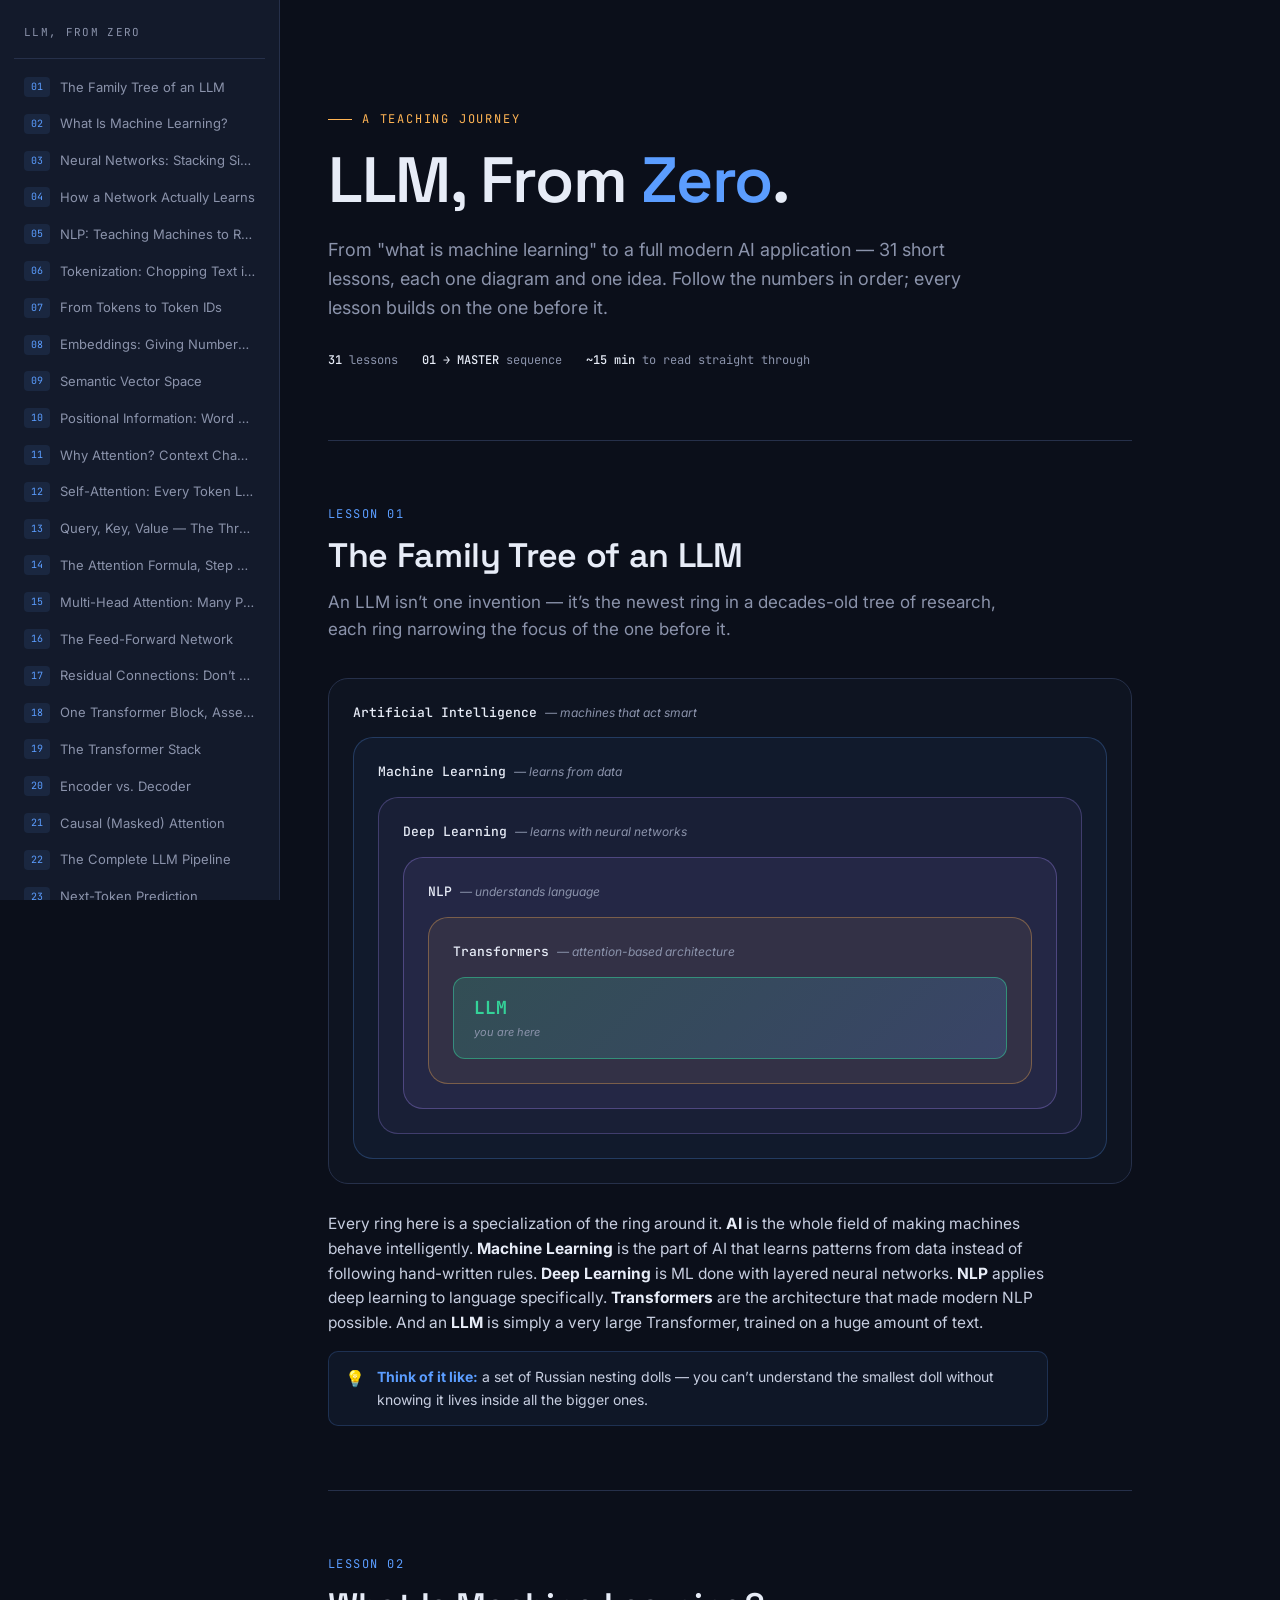
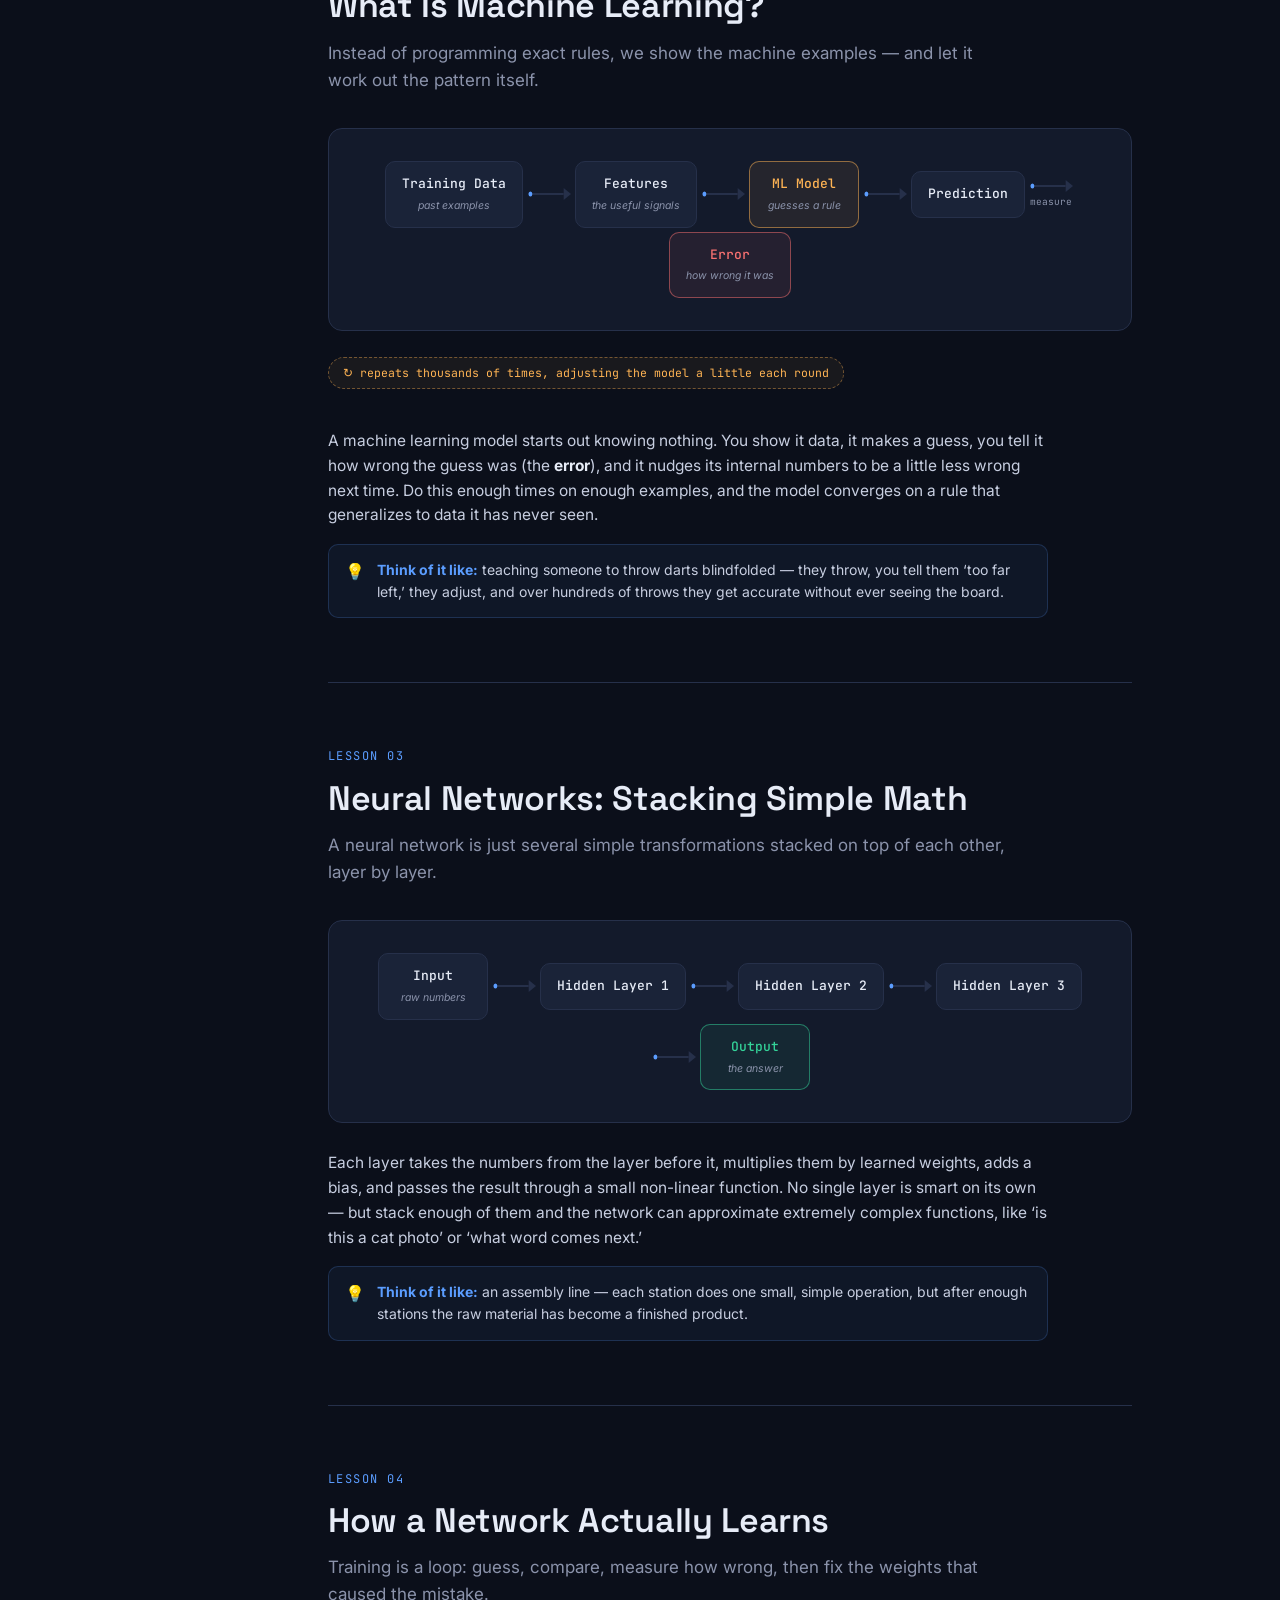
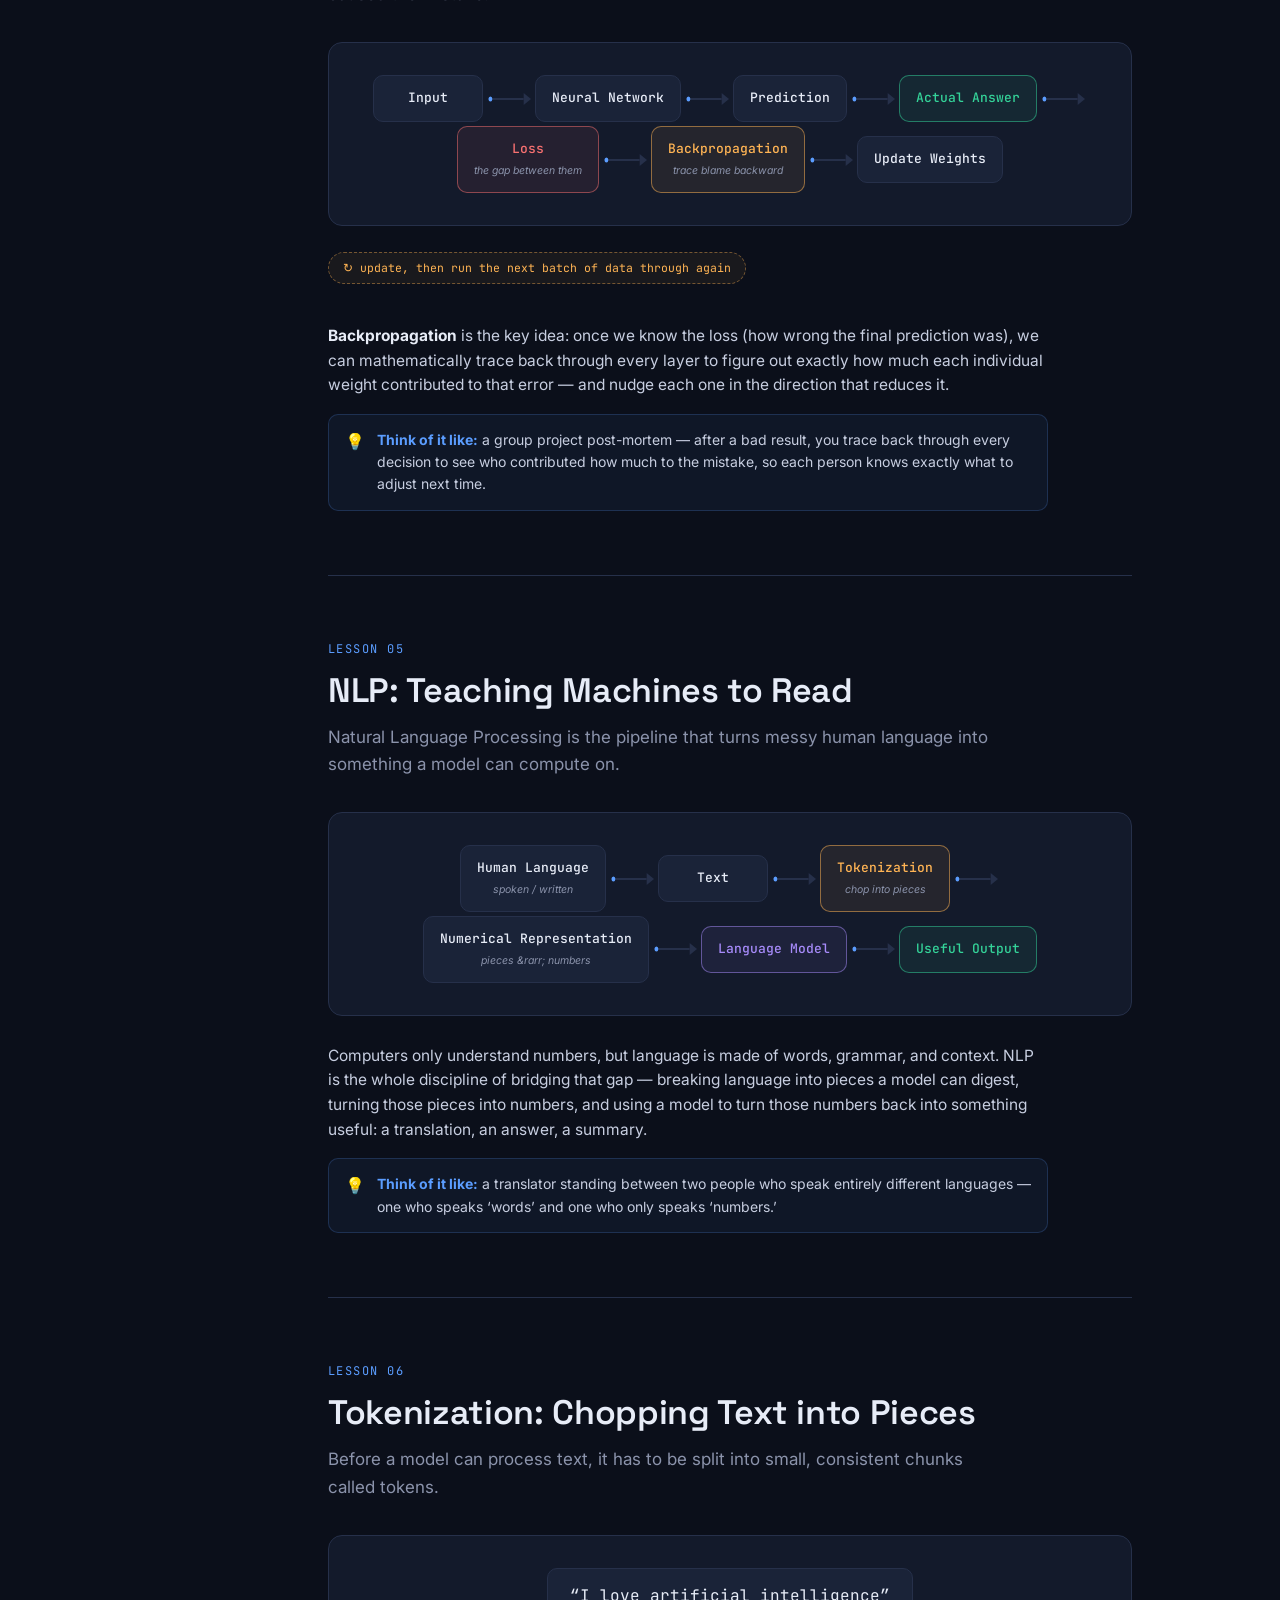
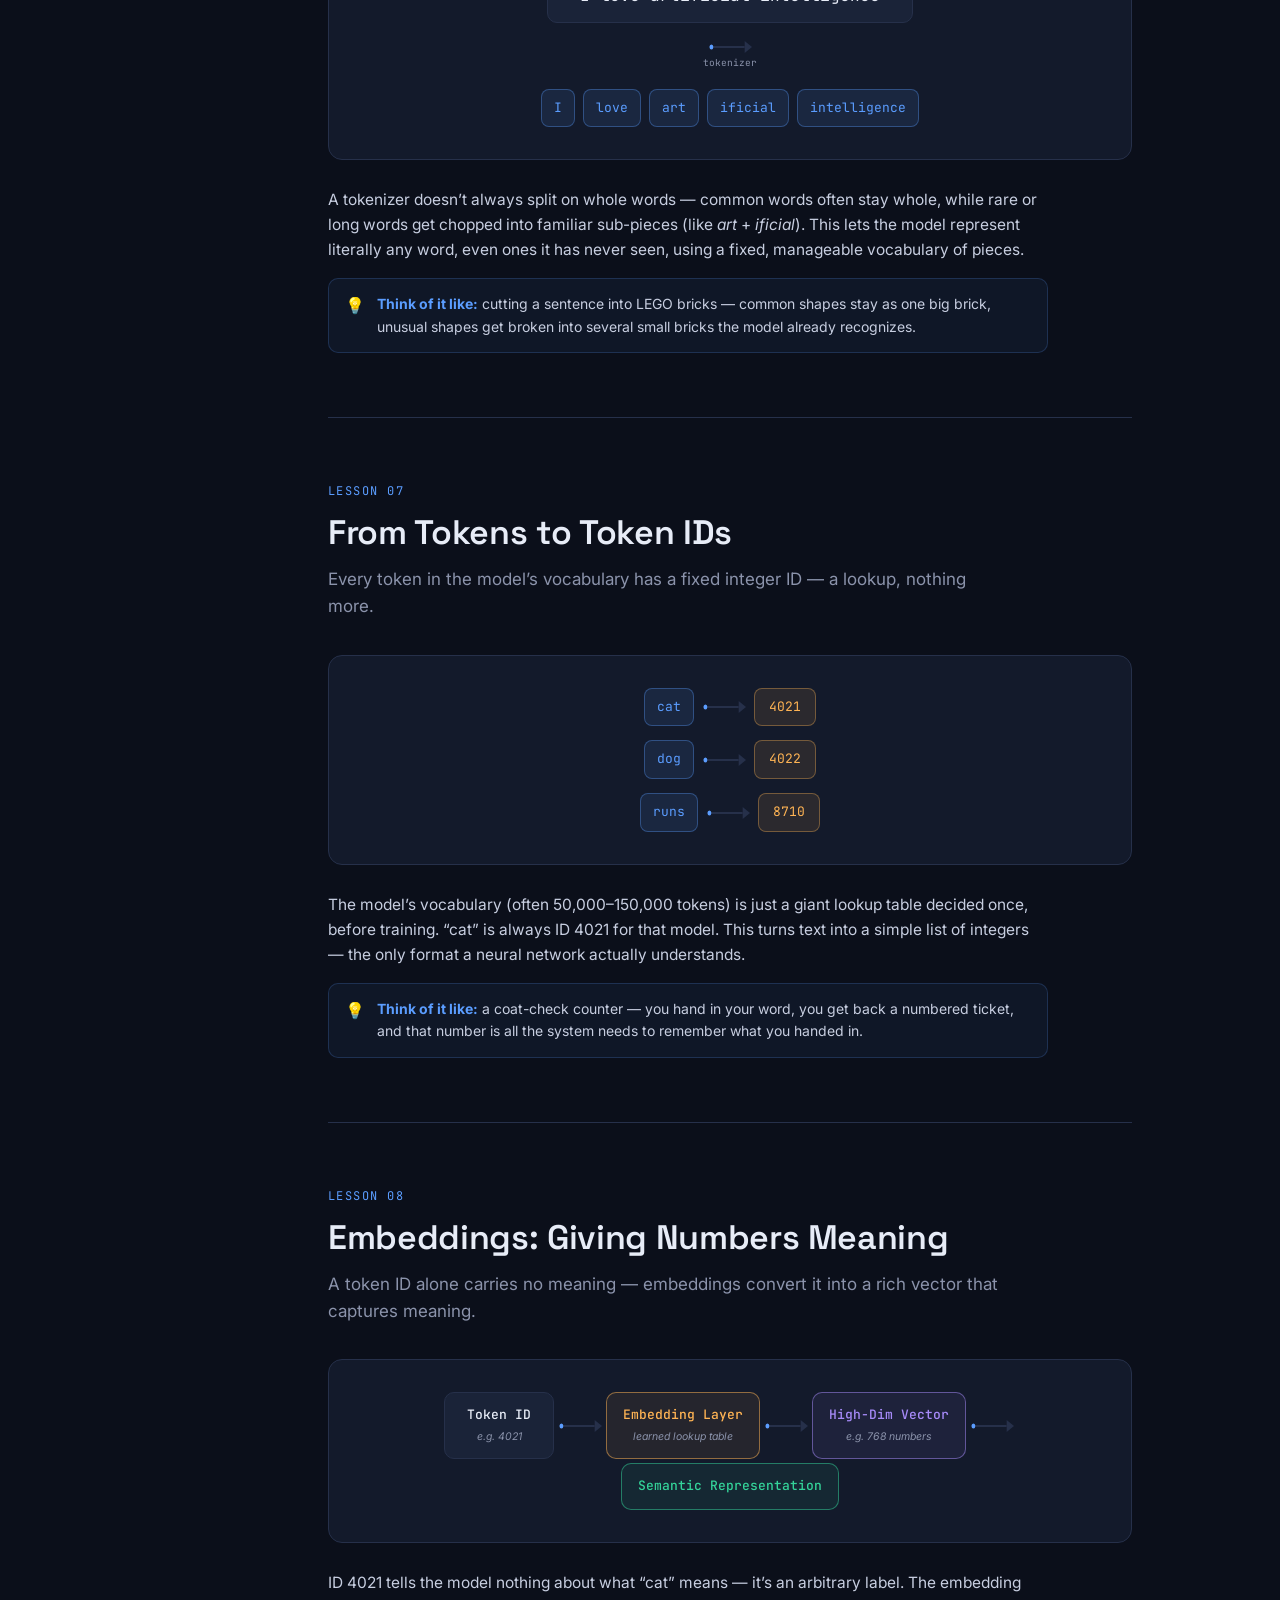
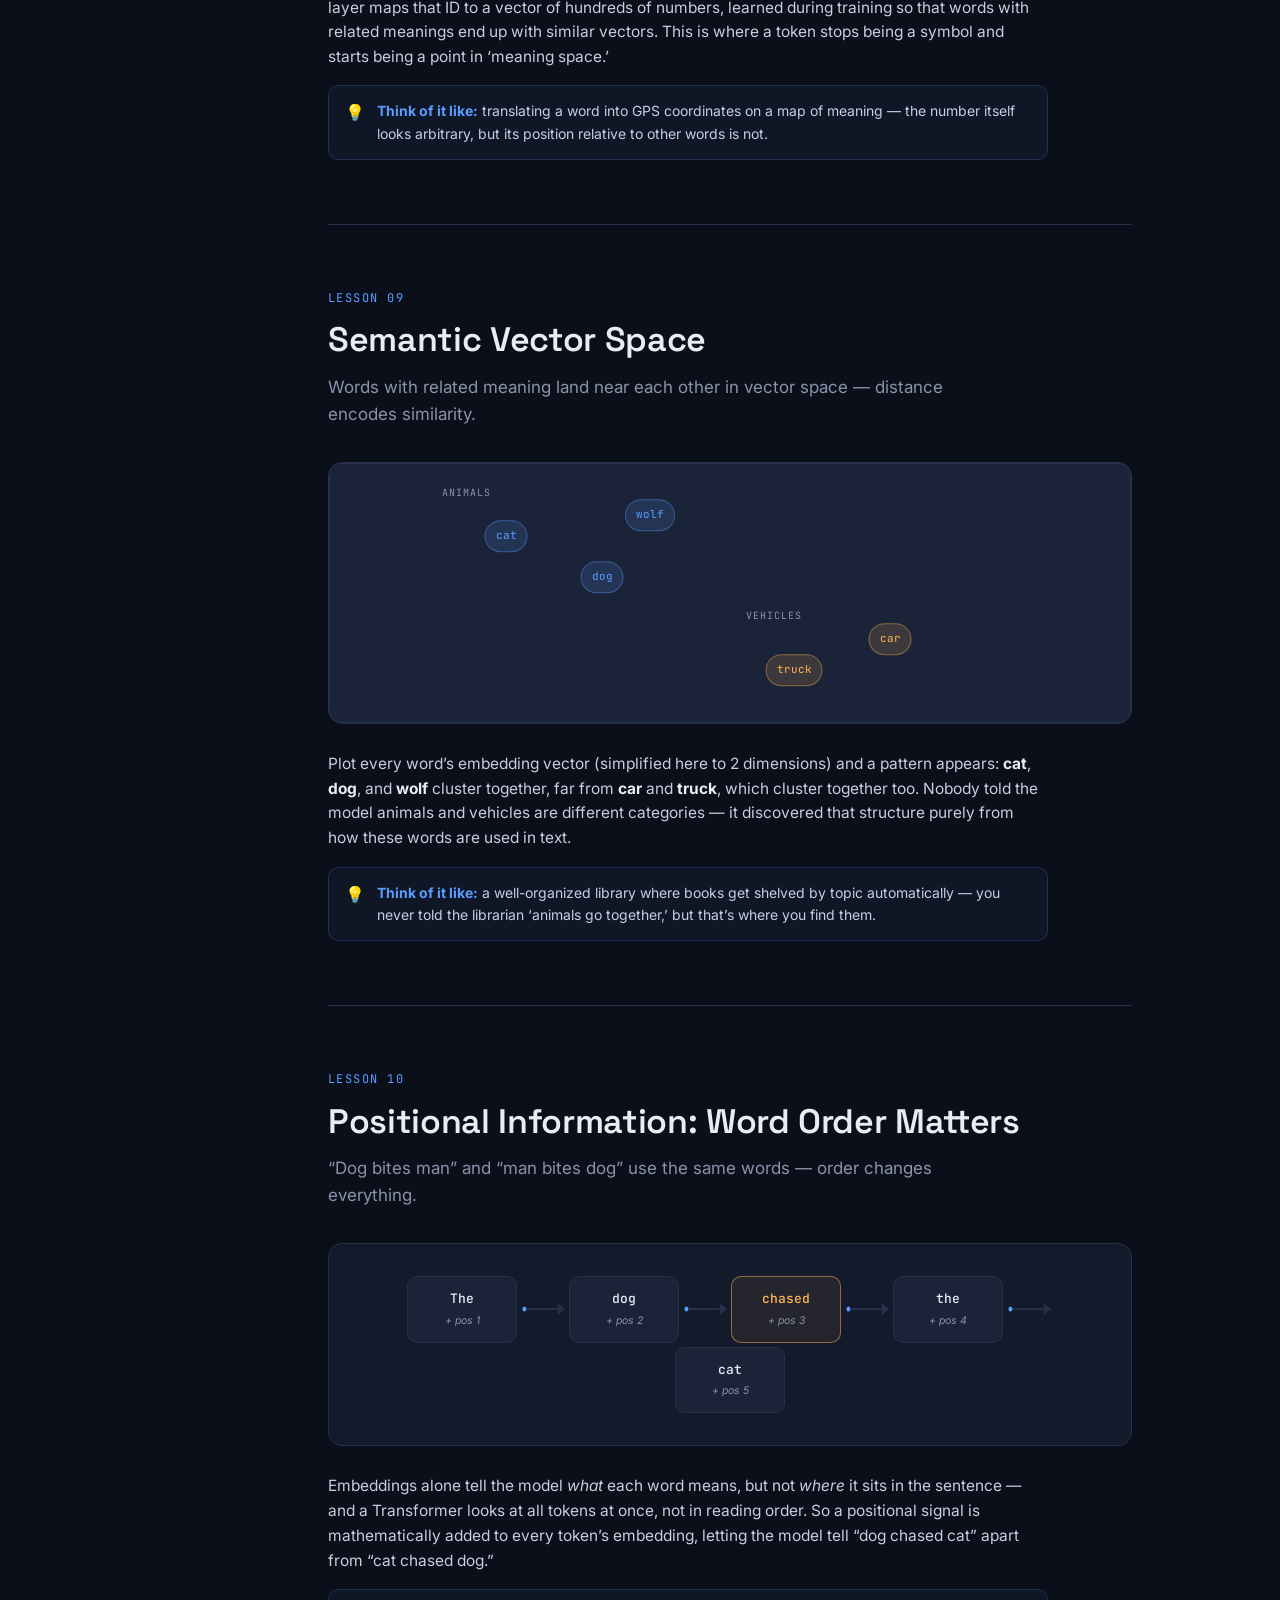
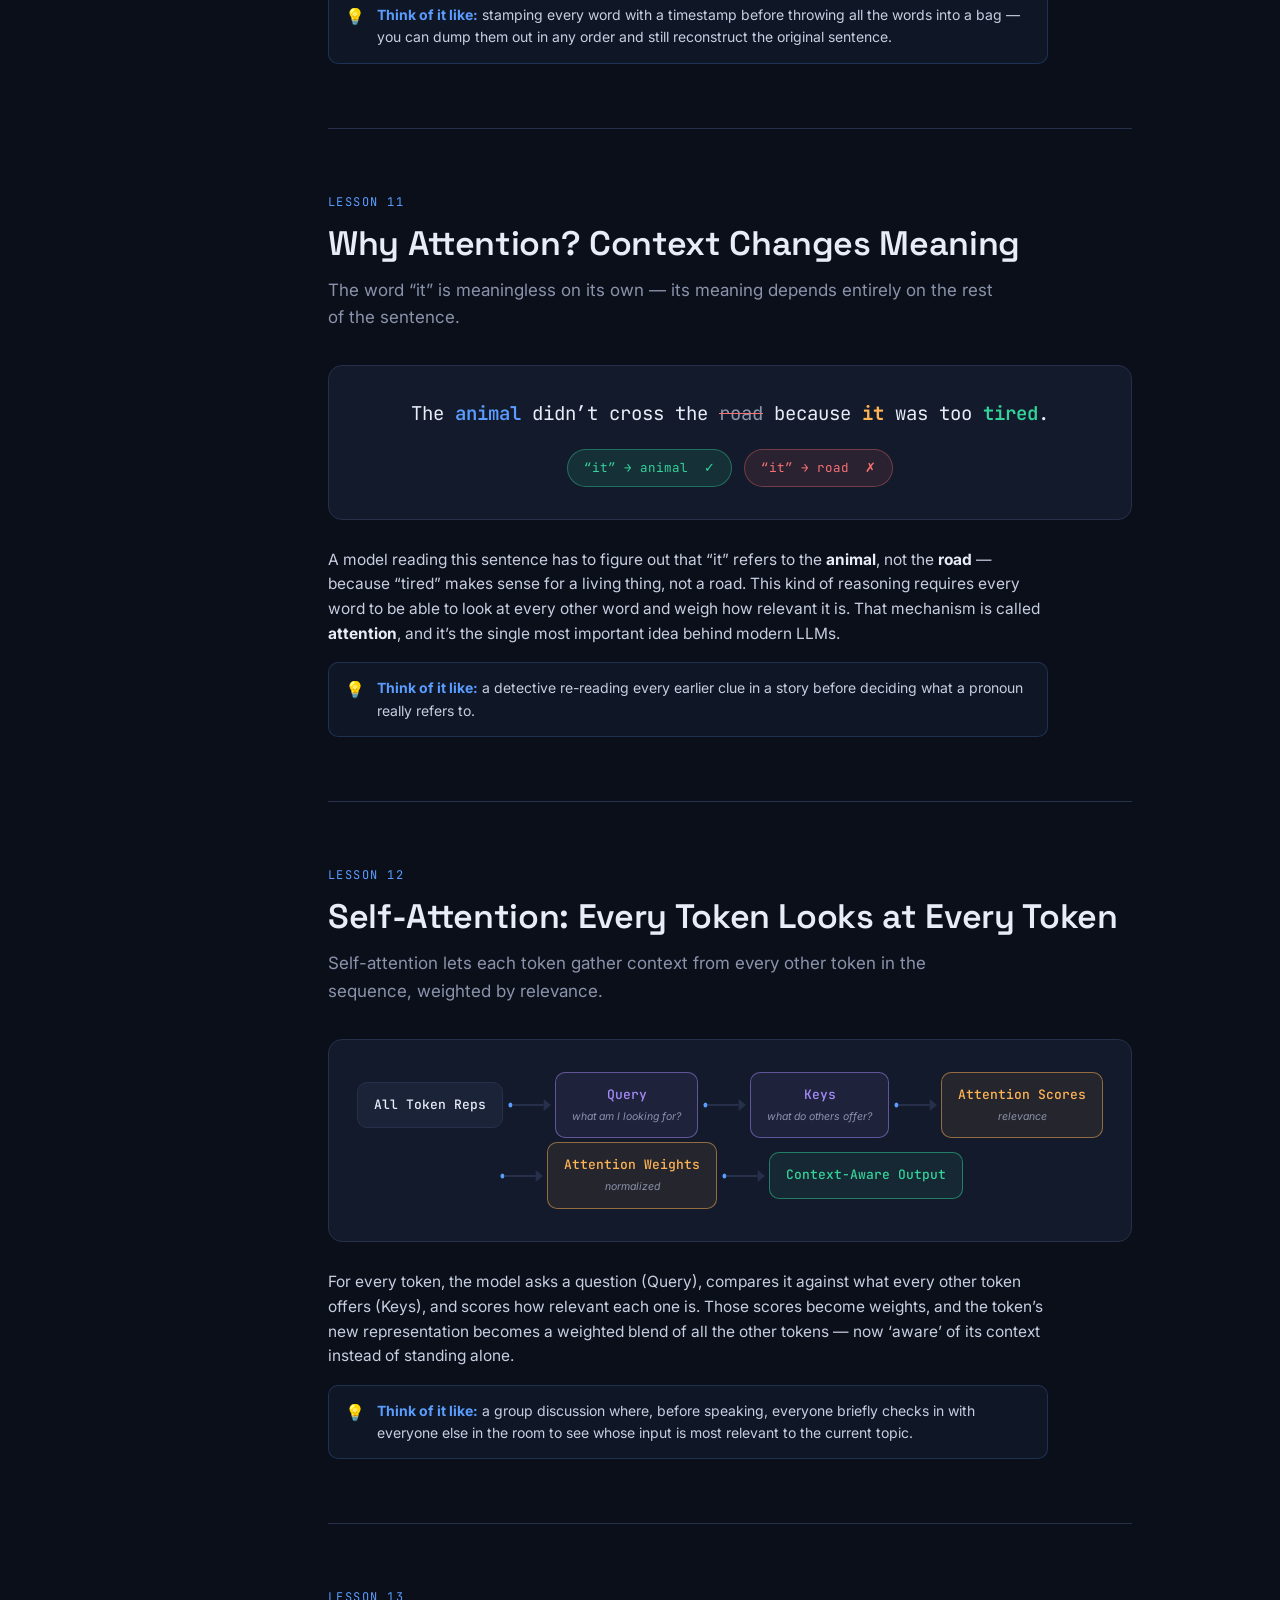
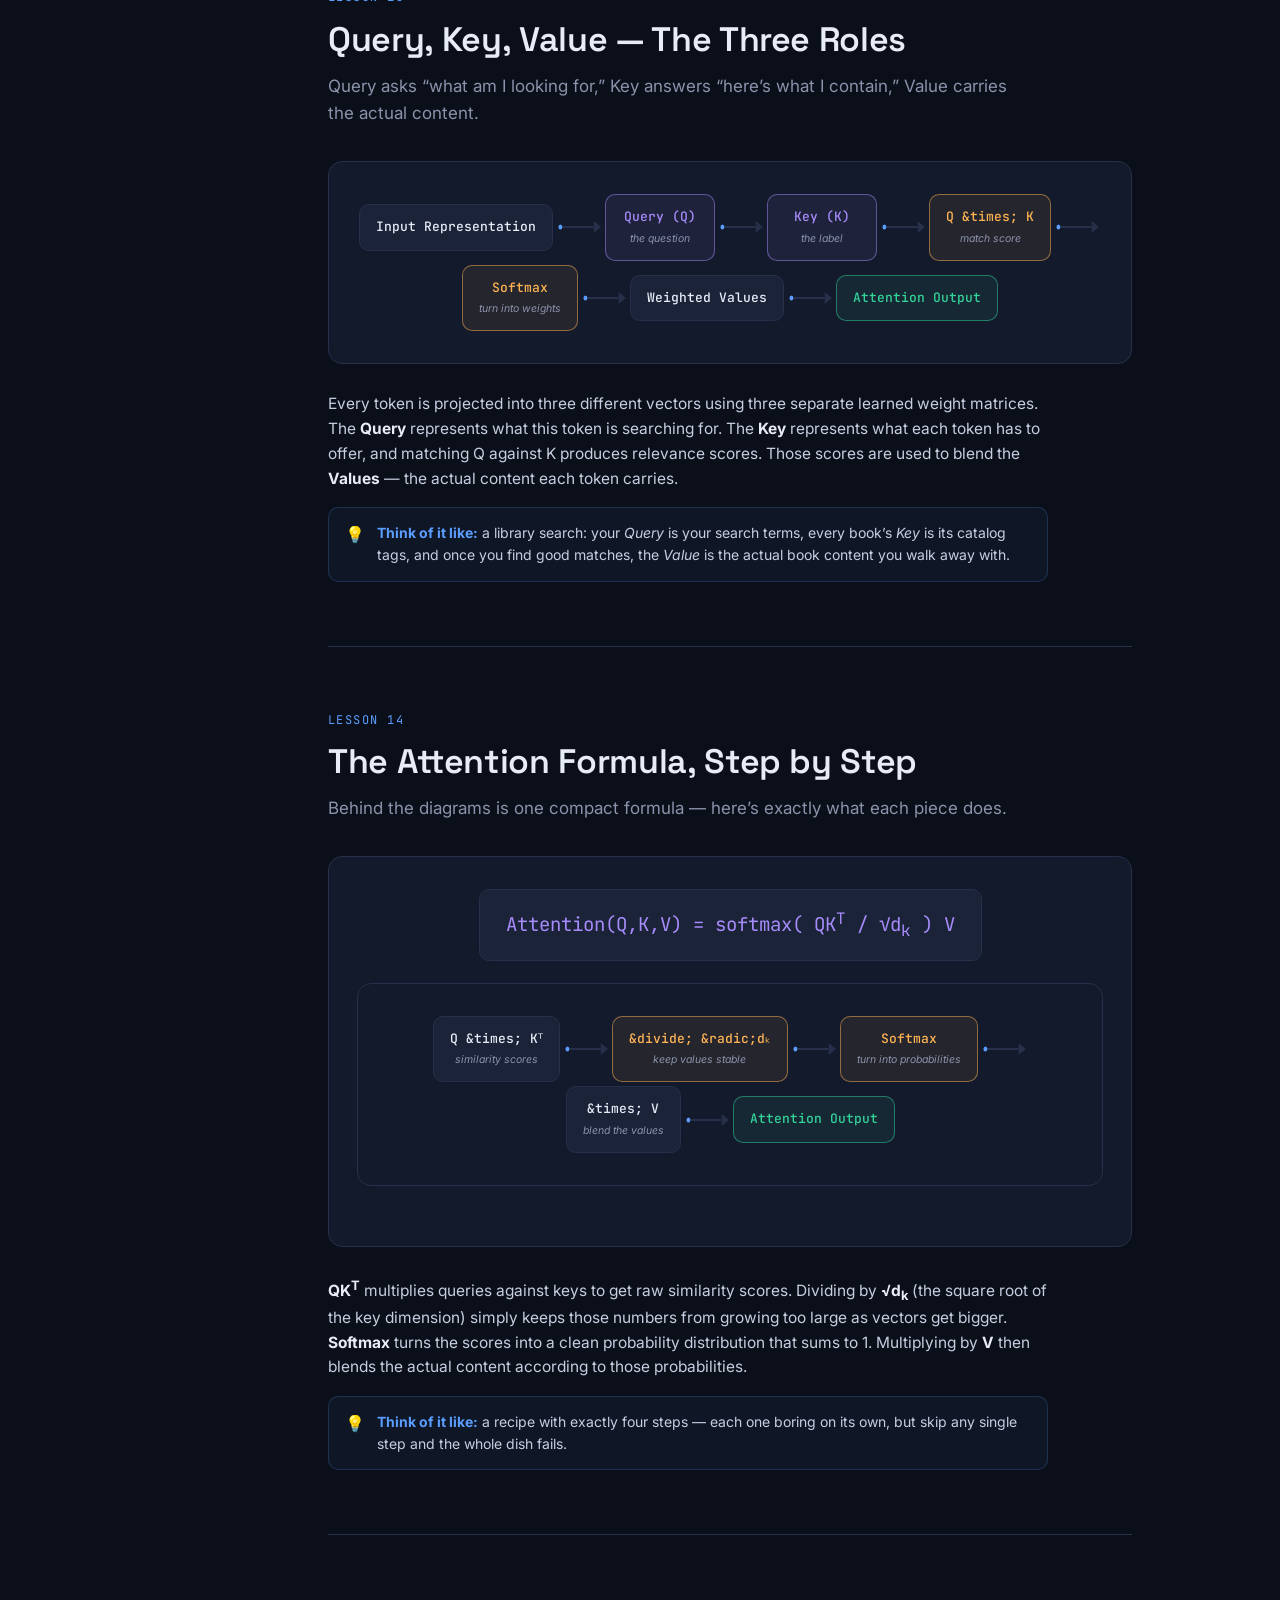
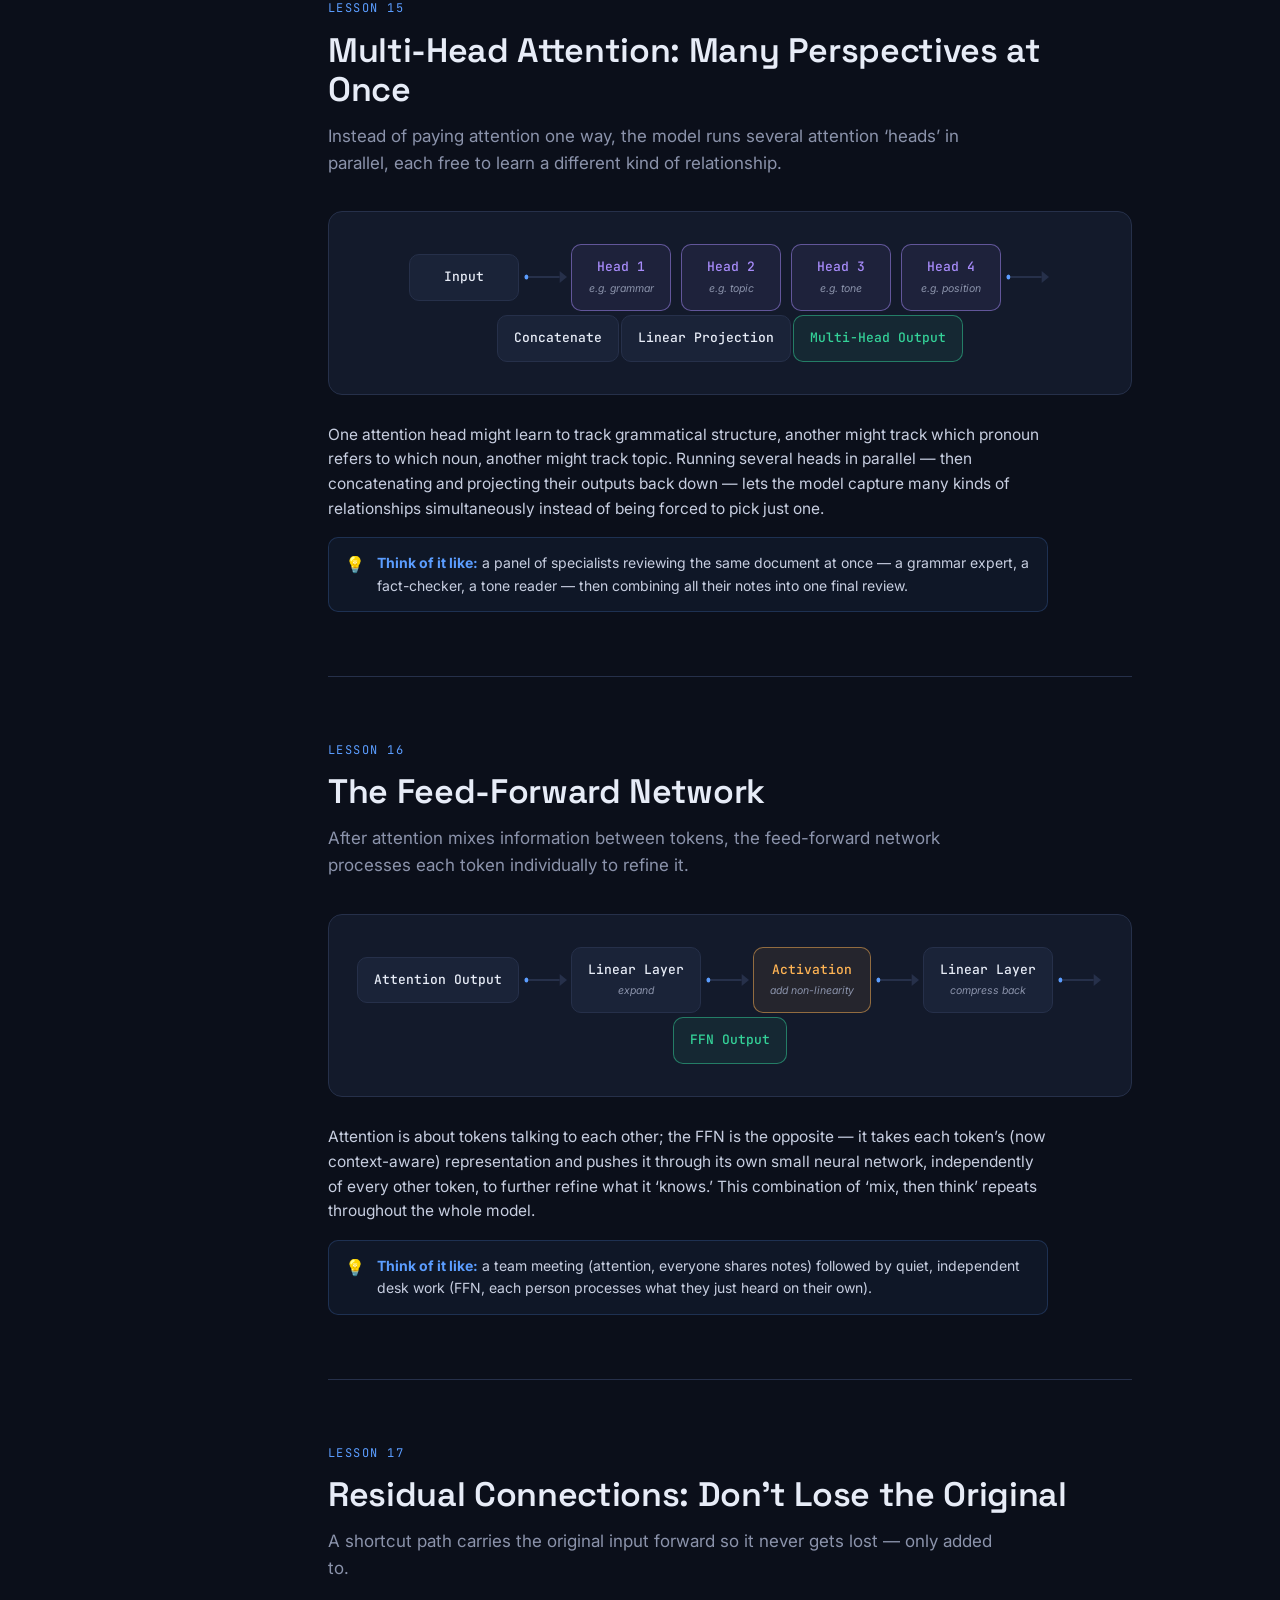
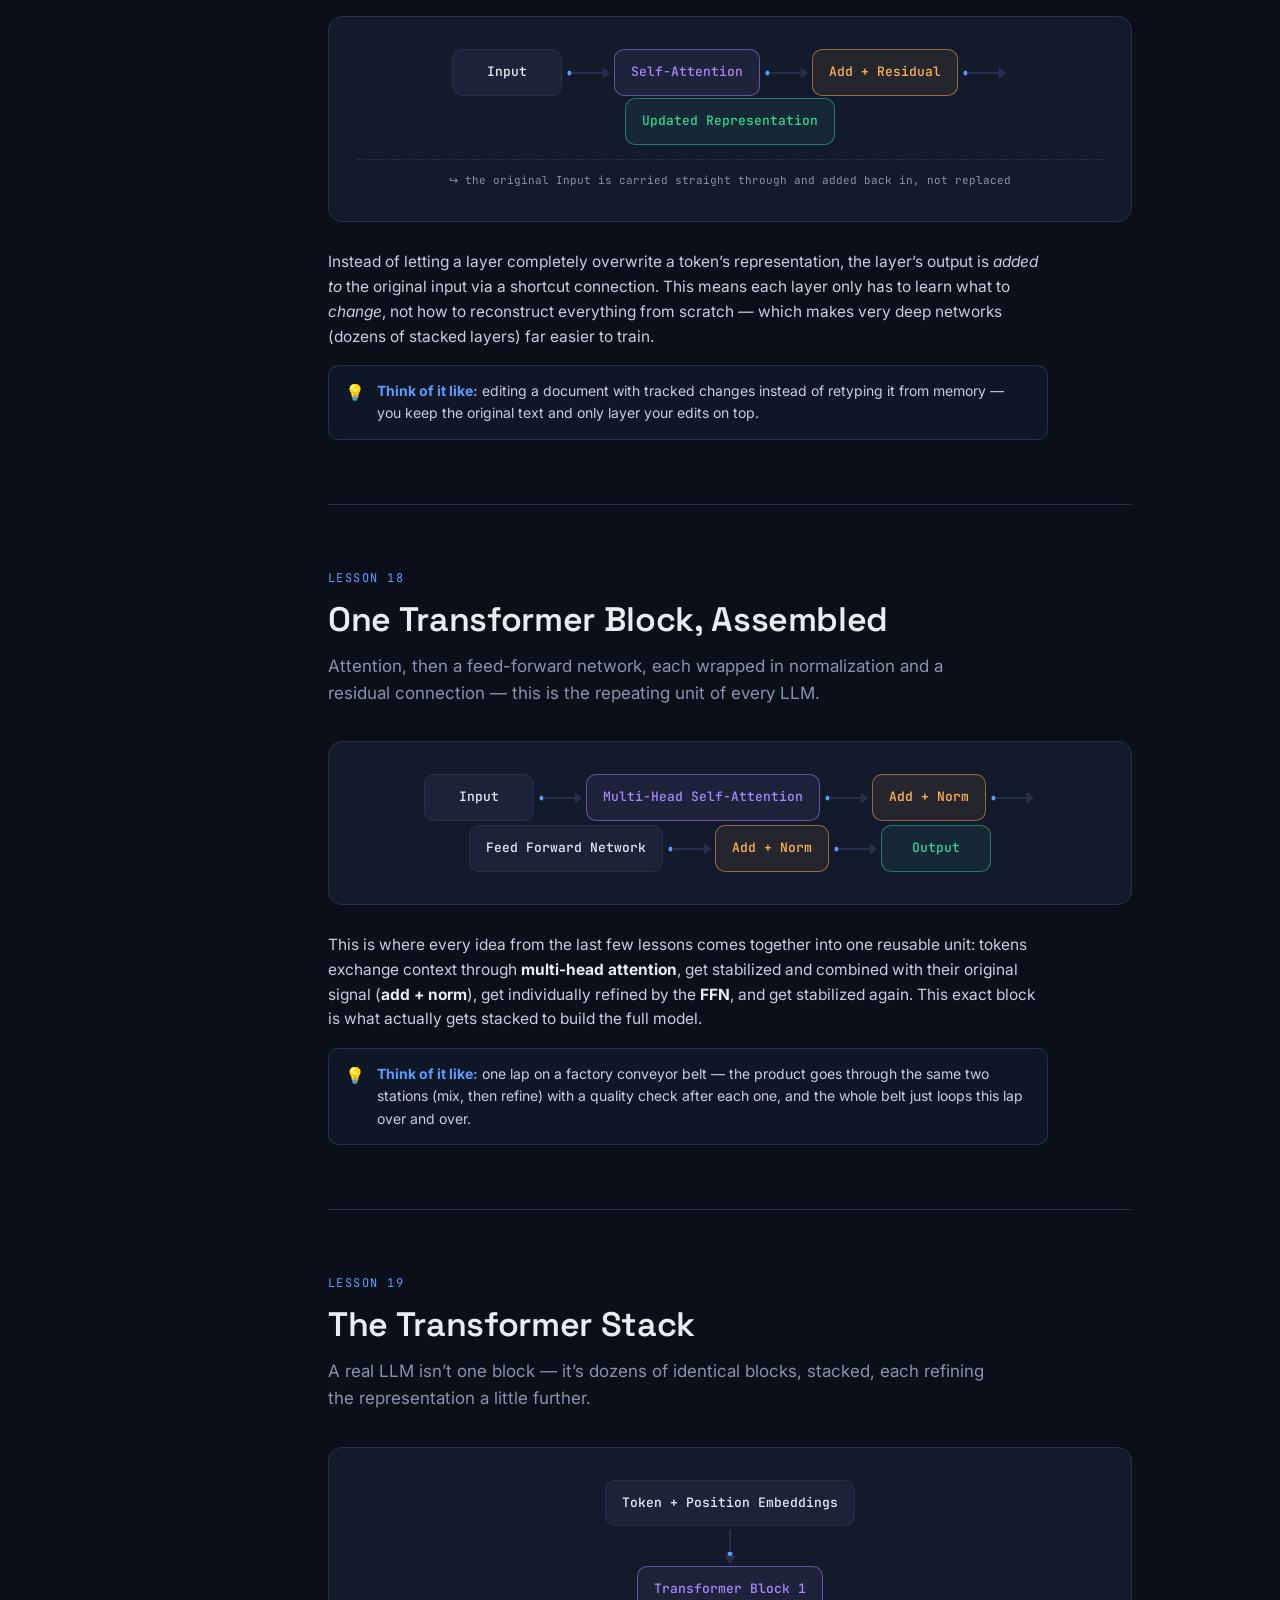
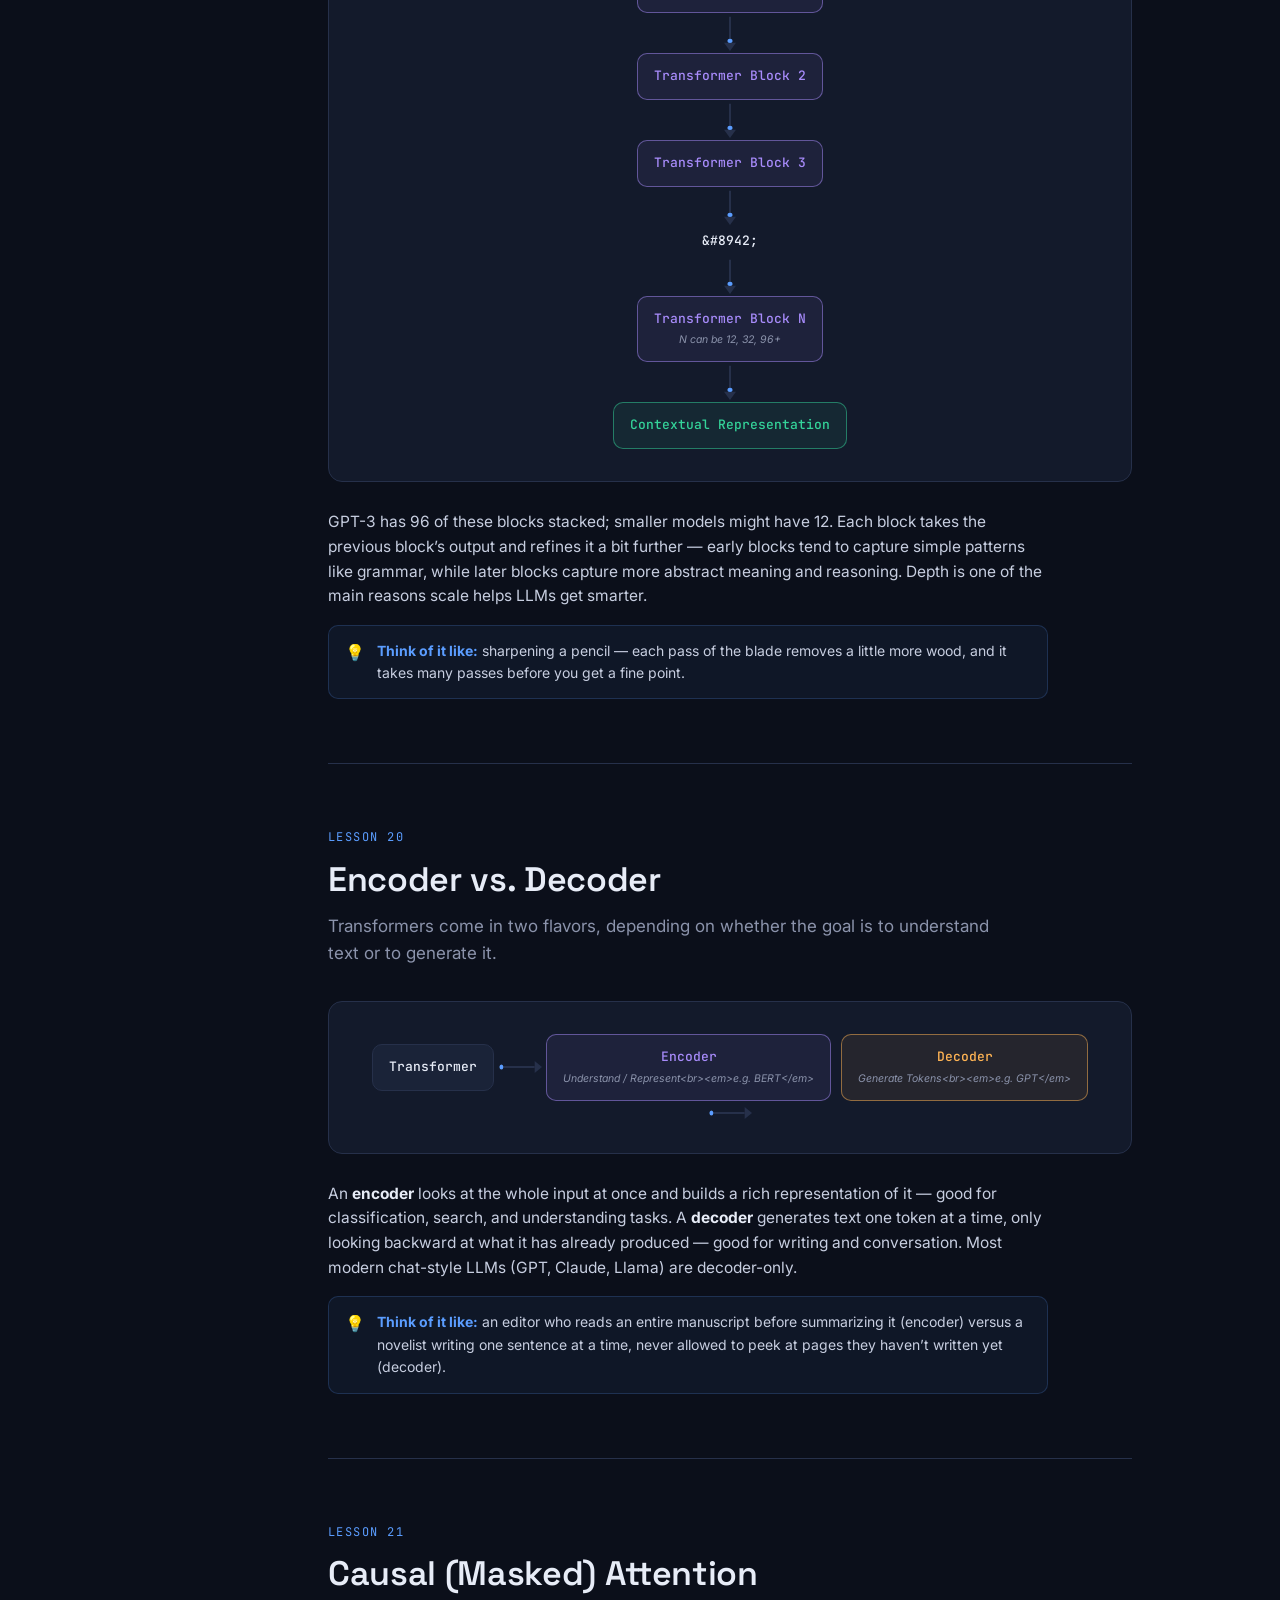
==== commit 3603370f: "Added favicon image to the web page. Changed the HTML File too." ====
--- a/index.html
+++ b/index.html
@@ -4,6 +4,10 @@
 <meta charset="UTF-8">
 <meta name="viewport" content="width=device-width, initial-scale=1.0">
 <title>LLM, From Zero</title>
+<link rel="icon" type="image/x-icon" href="favicon.ico">
+<link rel="icon" type="image/png" sizes="192x192" href="icon-192.png">
+<link rel="icon" type="image/png" sizes="512x512" href="icon-512.png">
+<link rel="apple-touch-icon" href="apple-touch-icon.png">
 <link rel="preconnect" href="https://fonts.googleapis.com">
 <link rel="preconnect" href="https://fonts.gstatic.com" crossorigin>
 <link href="https://fonts.googleapis.com/css2?family=Space+Grotesk:wght@500;600;700&family=Inter:wght@400;500;600&family=JetBrains+Mono:wght@400;500;700&display=swap" rel="stylesheet">
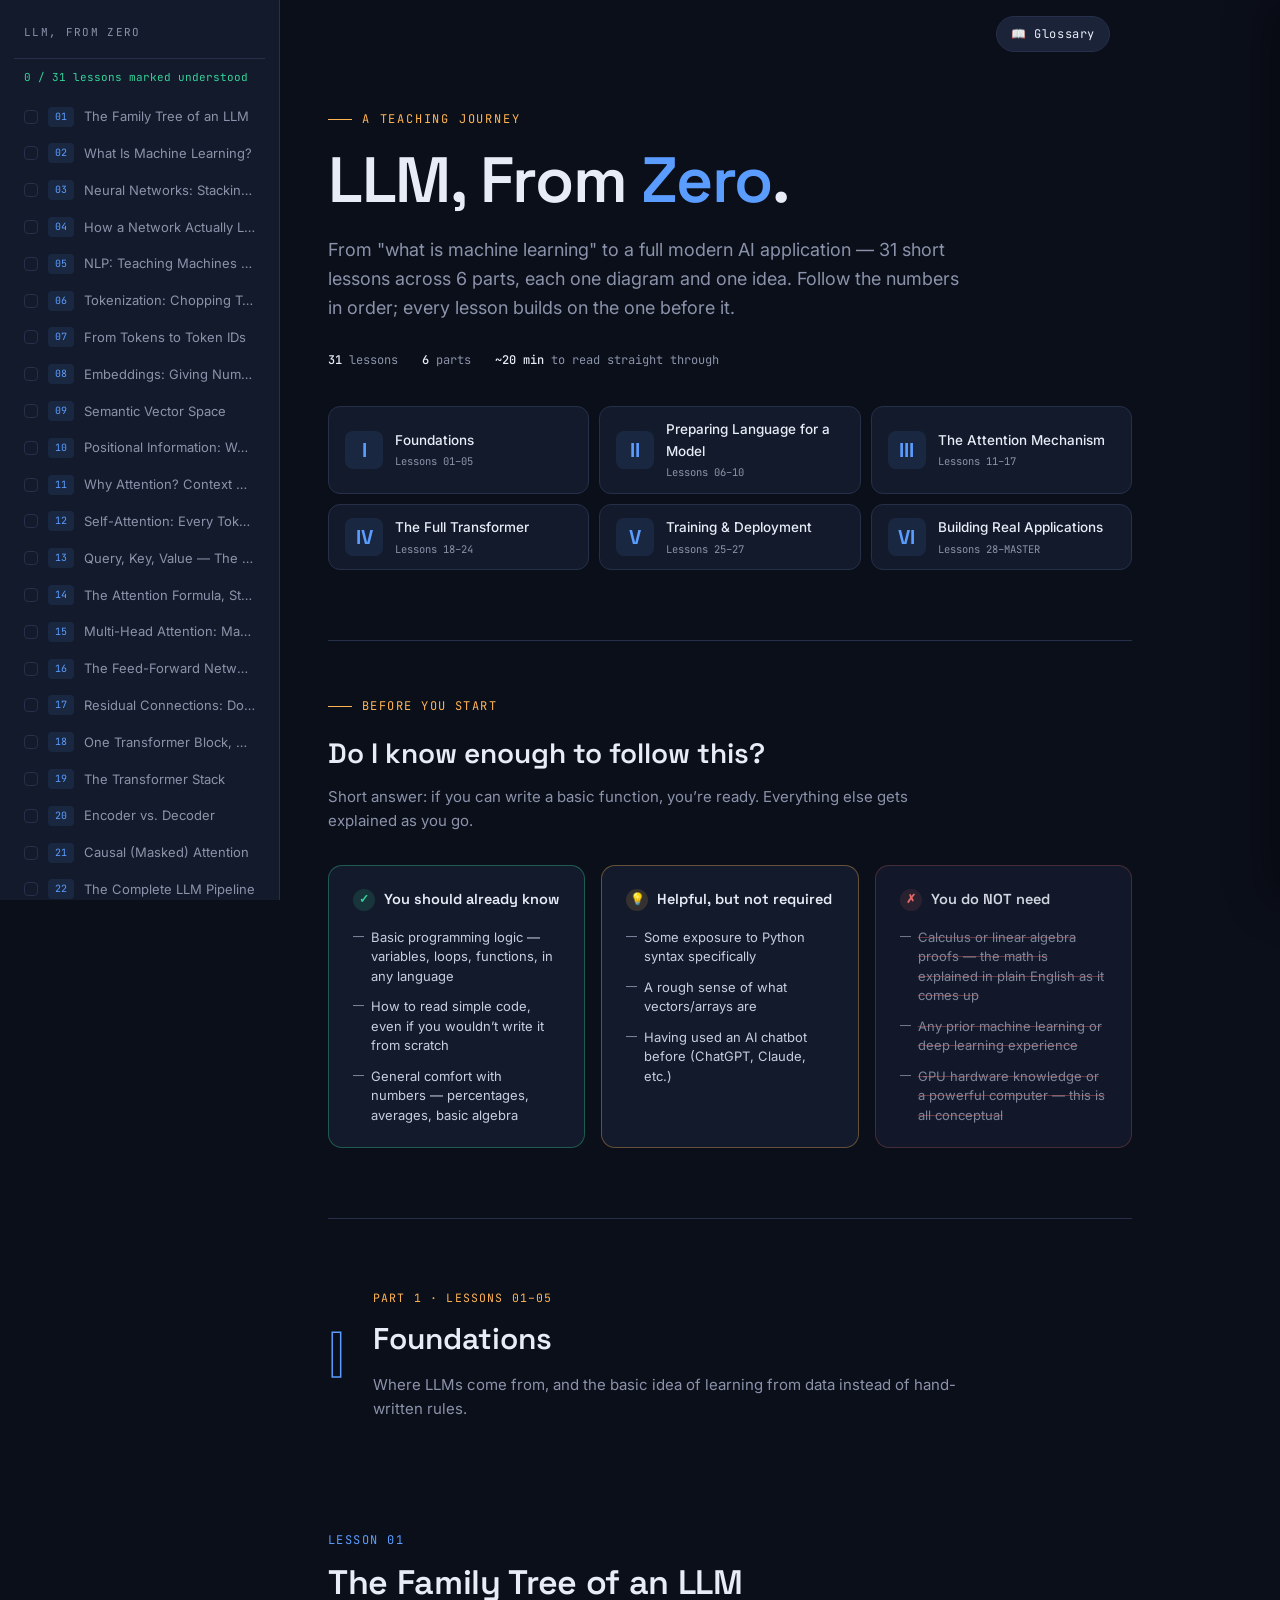
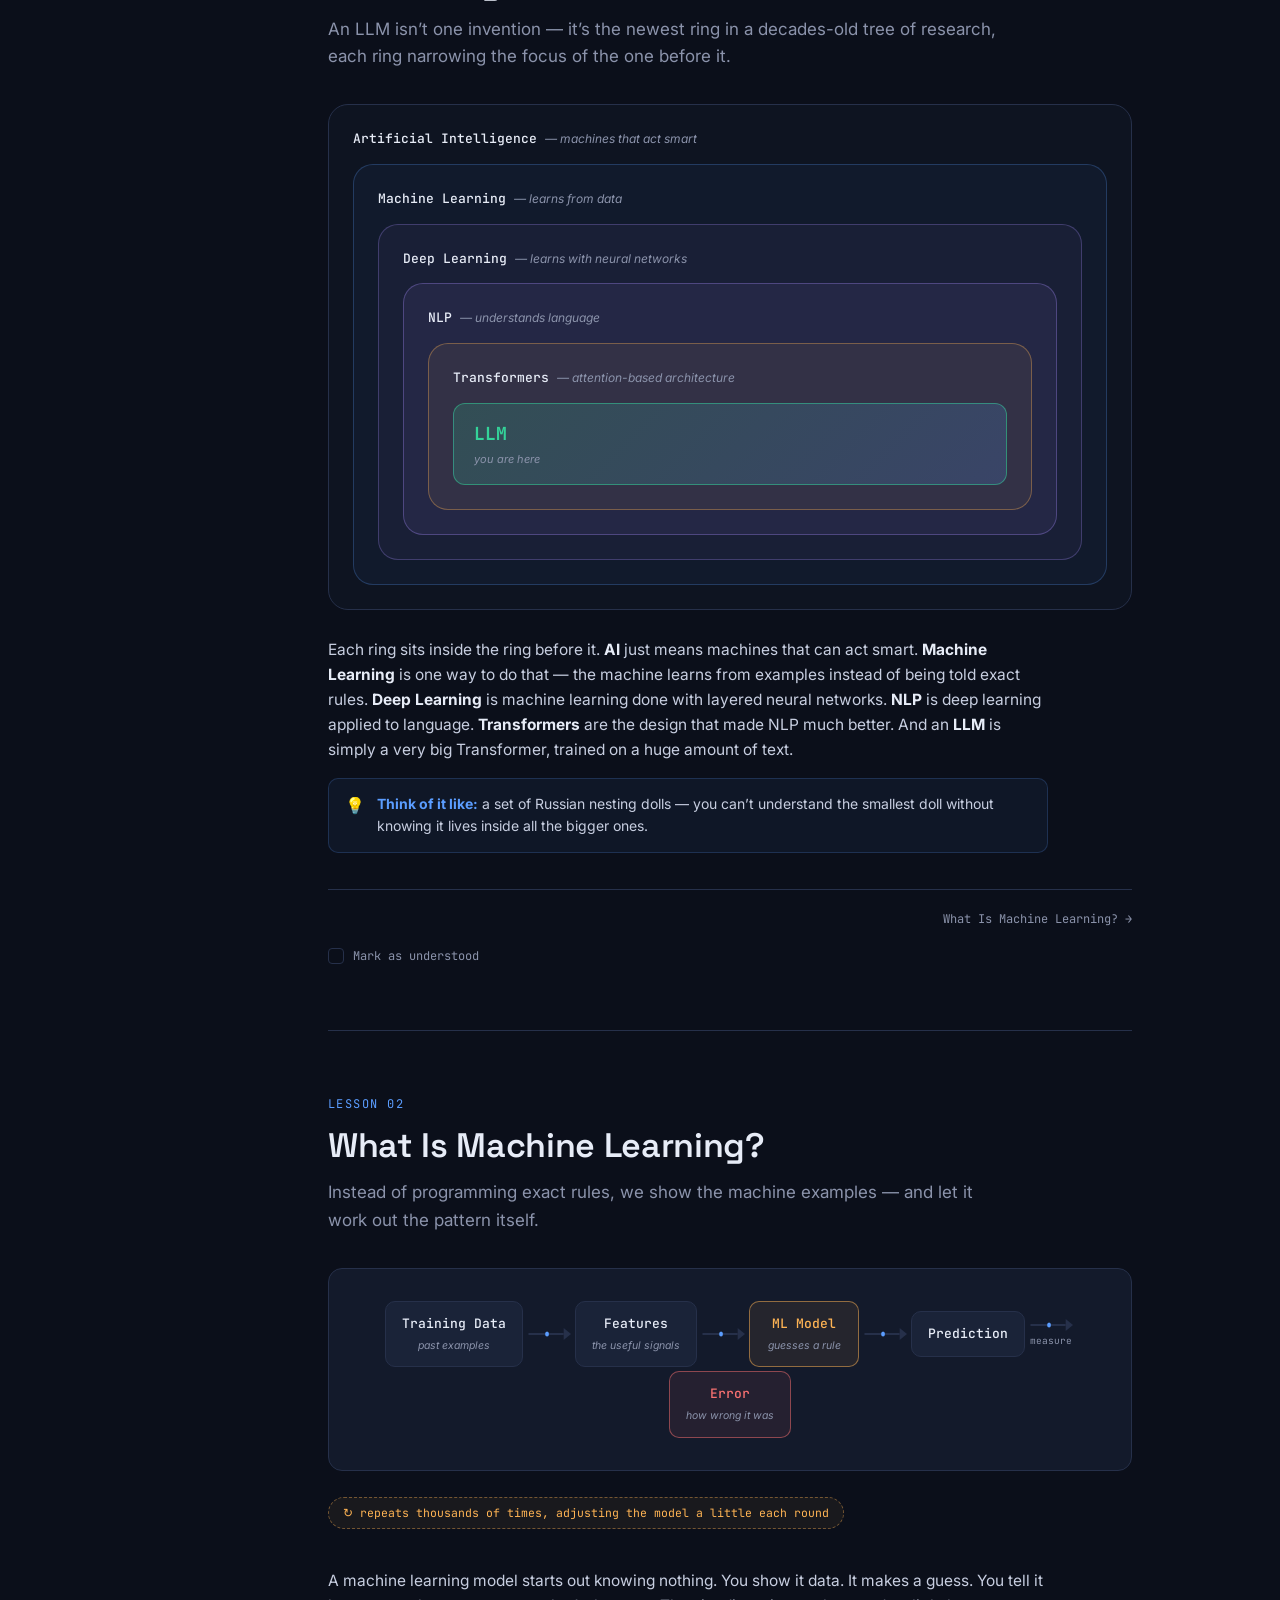
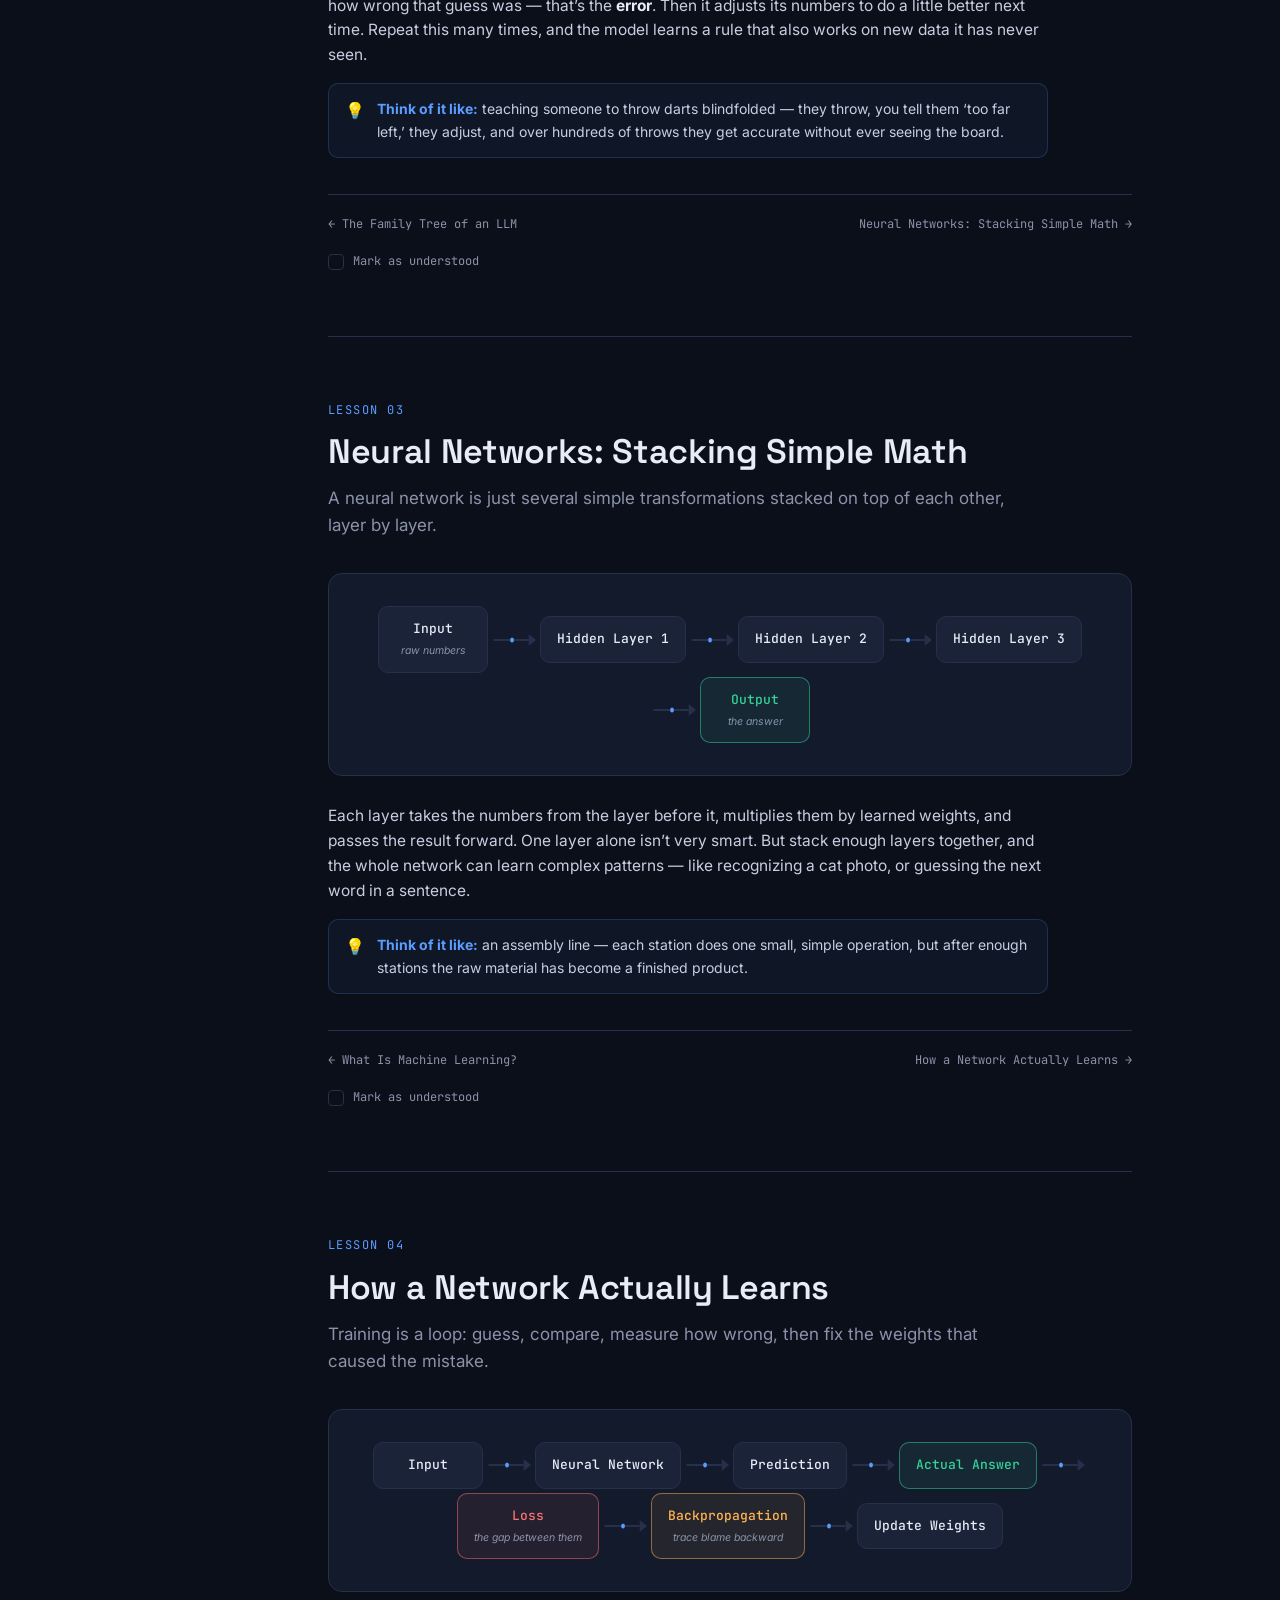
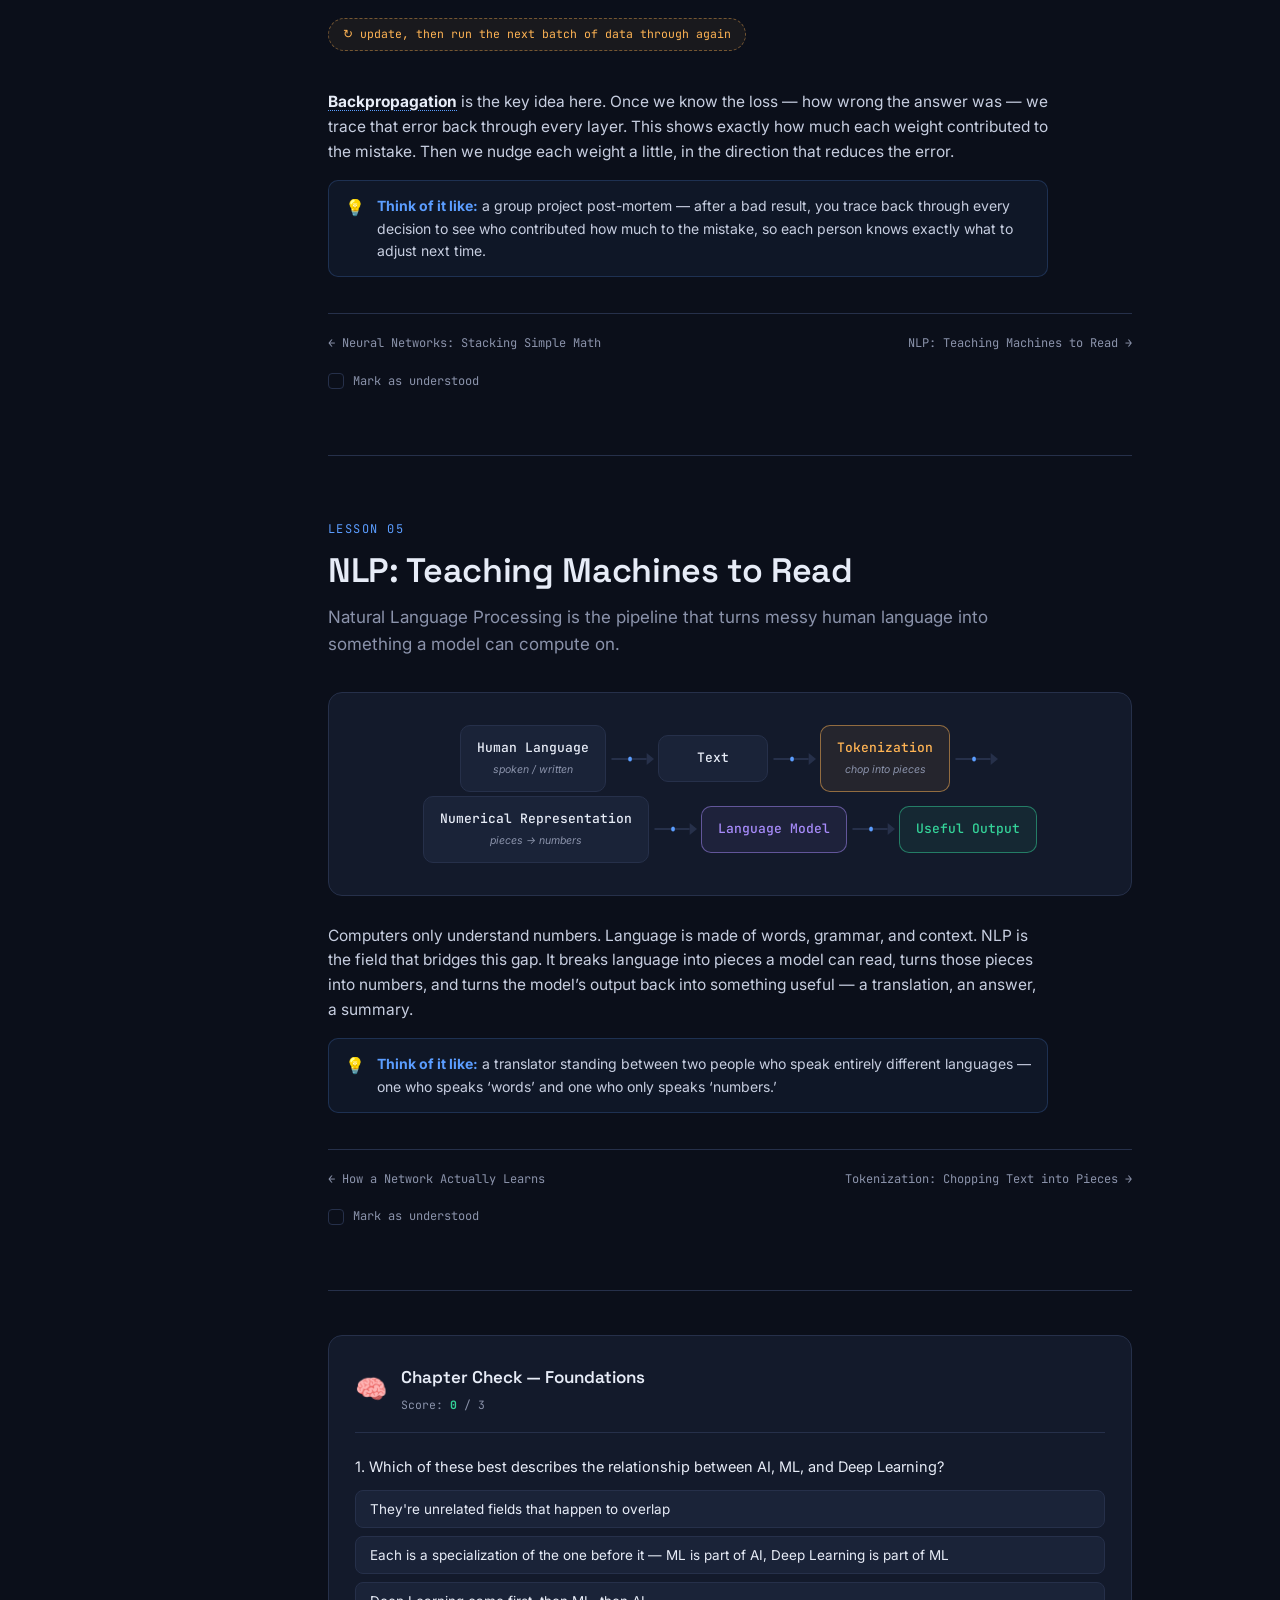
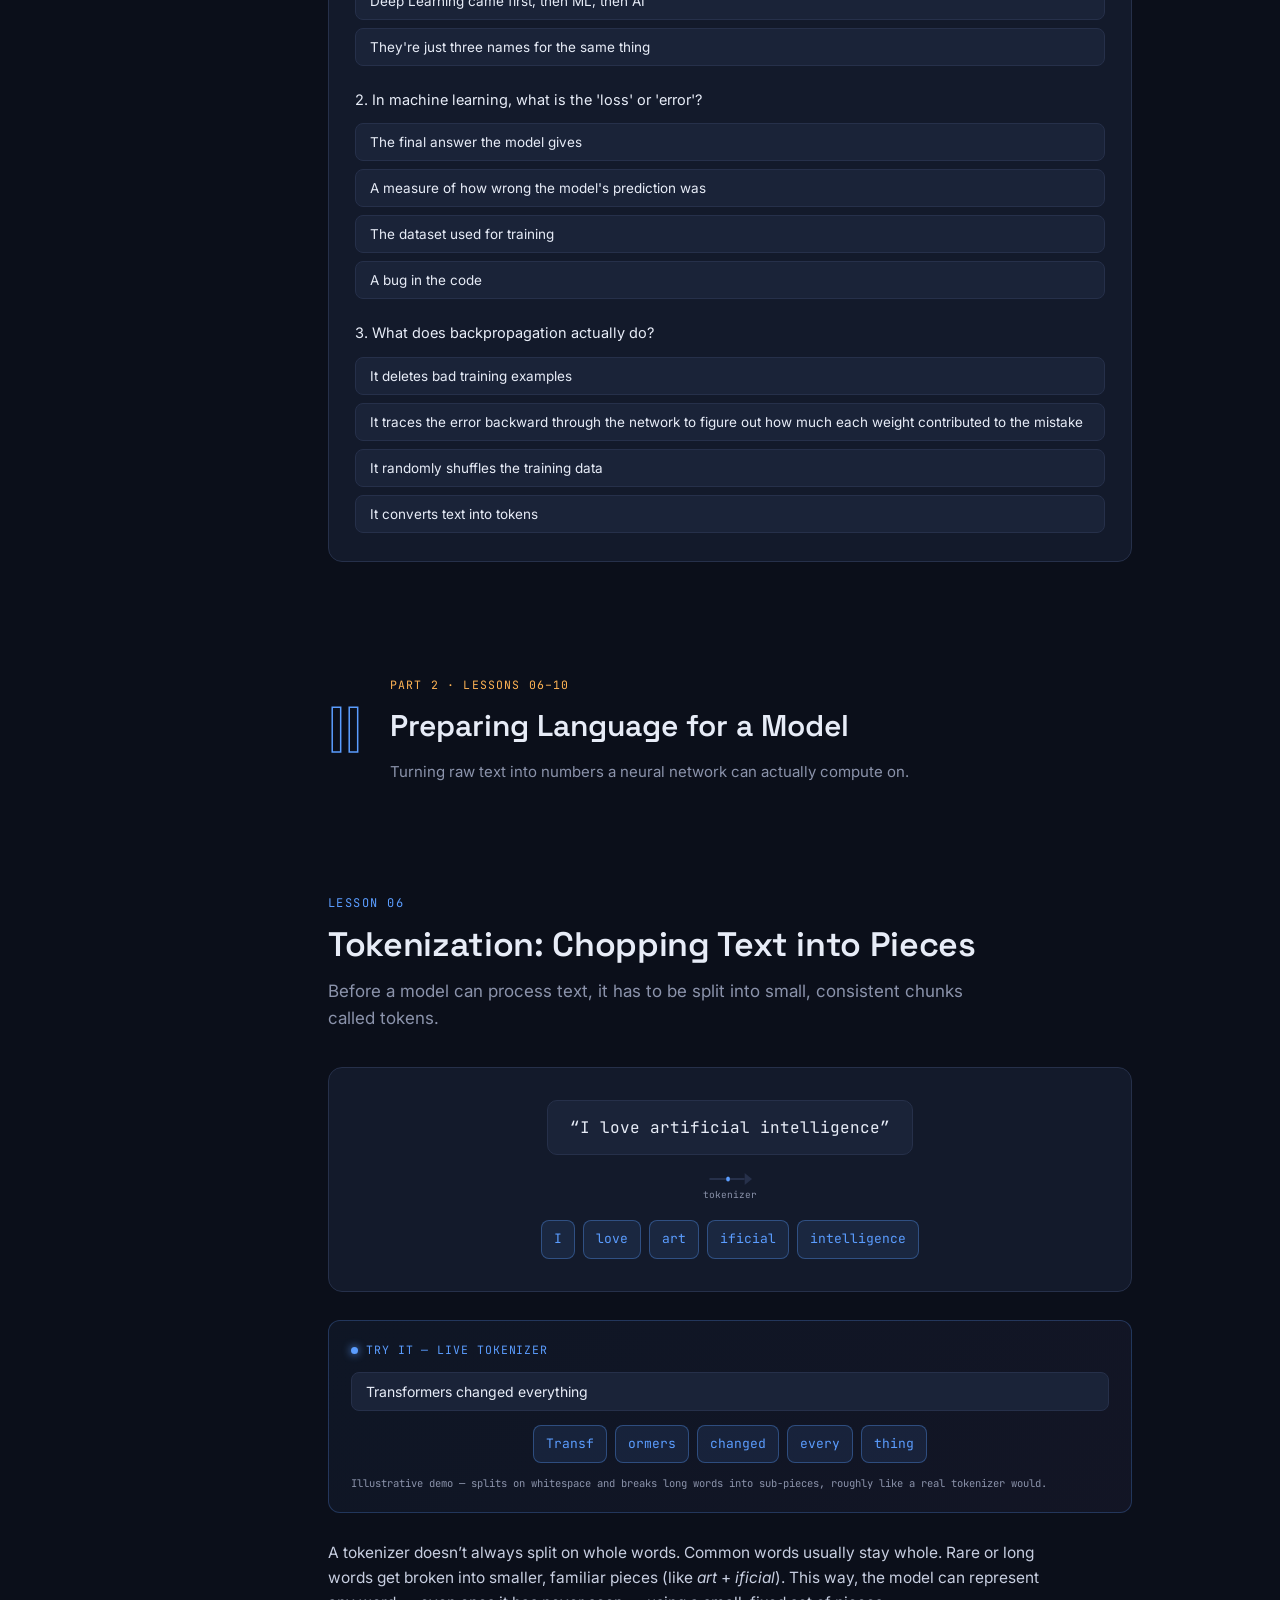
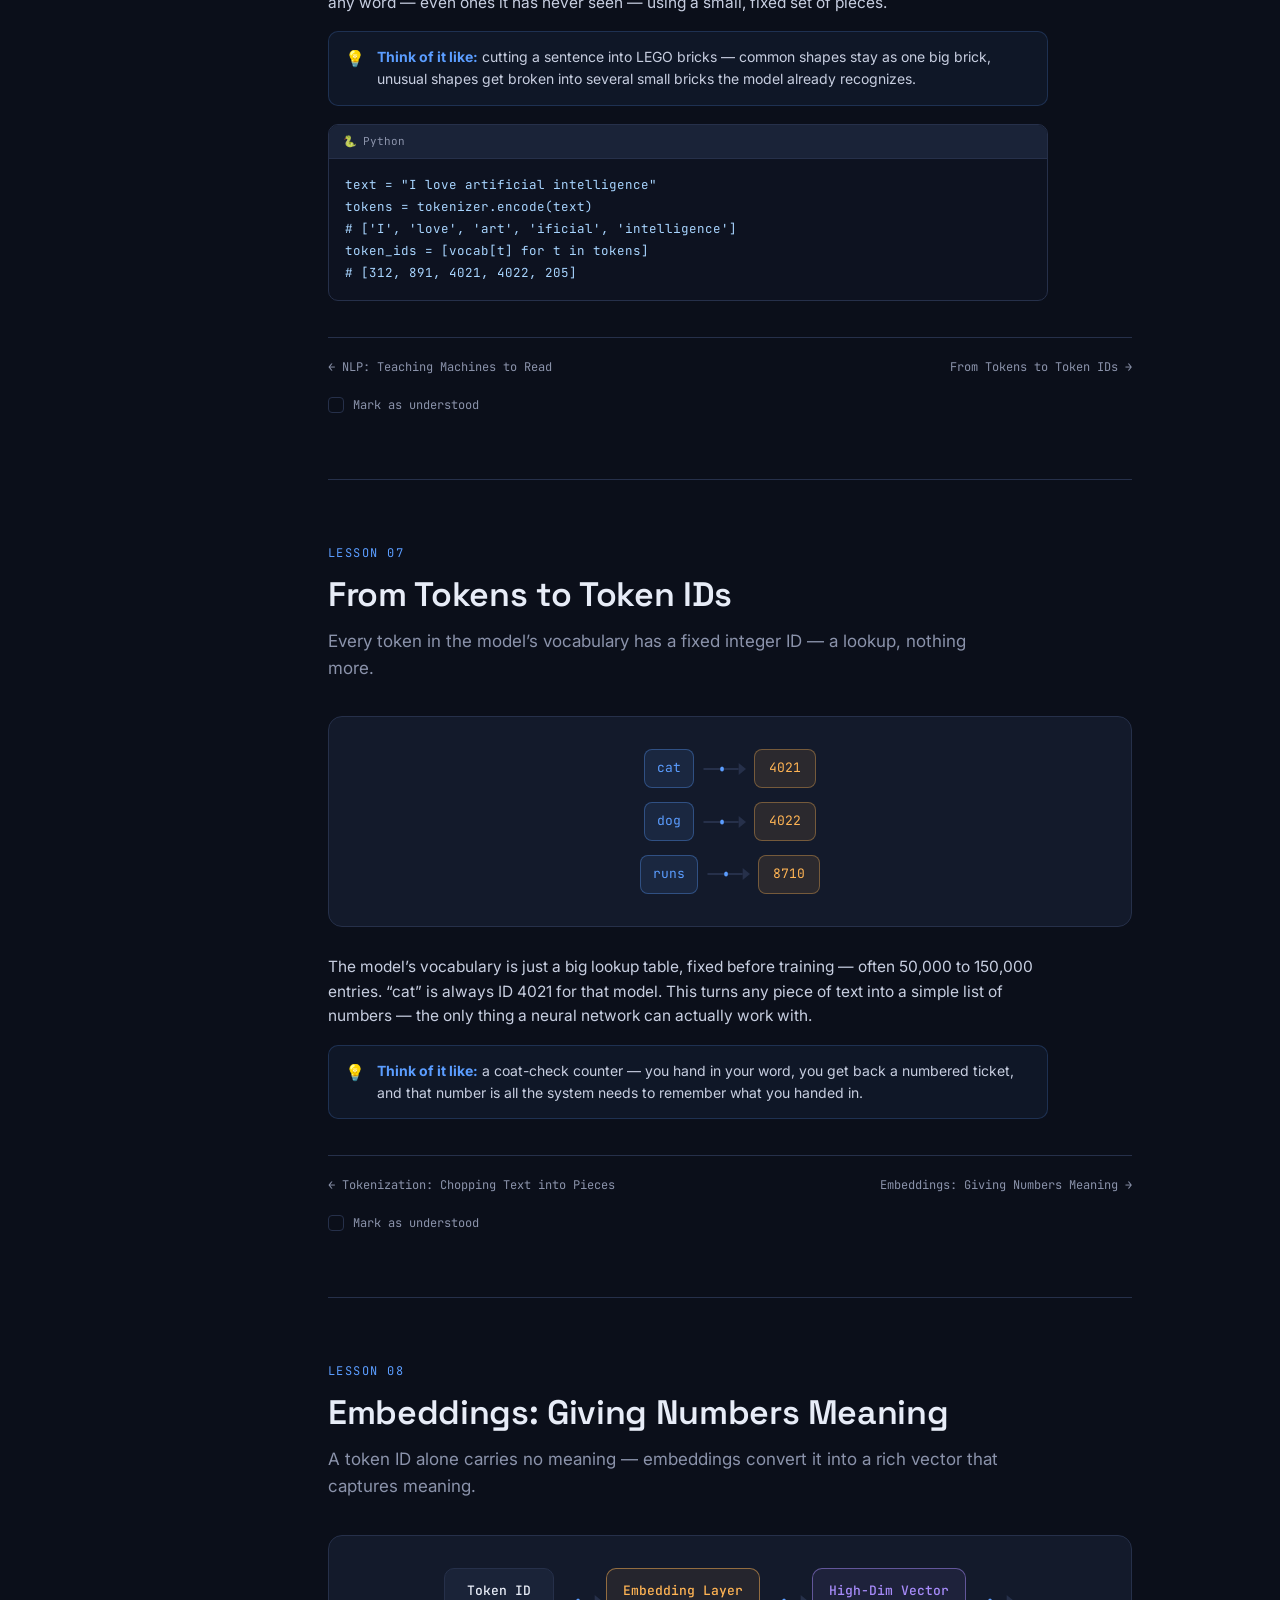
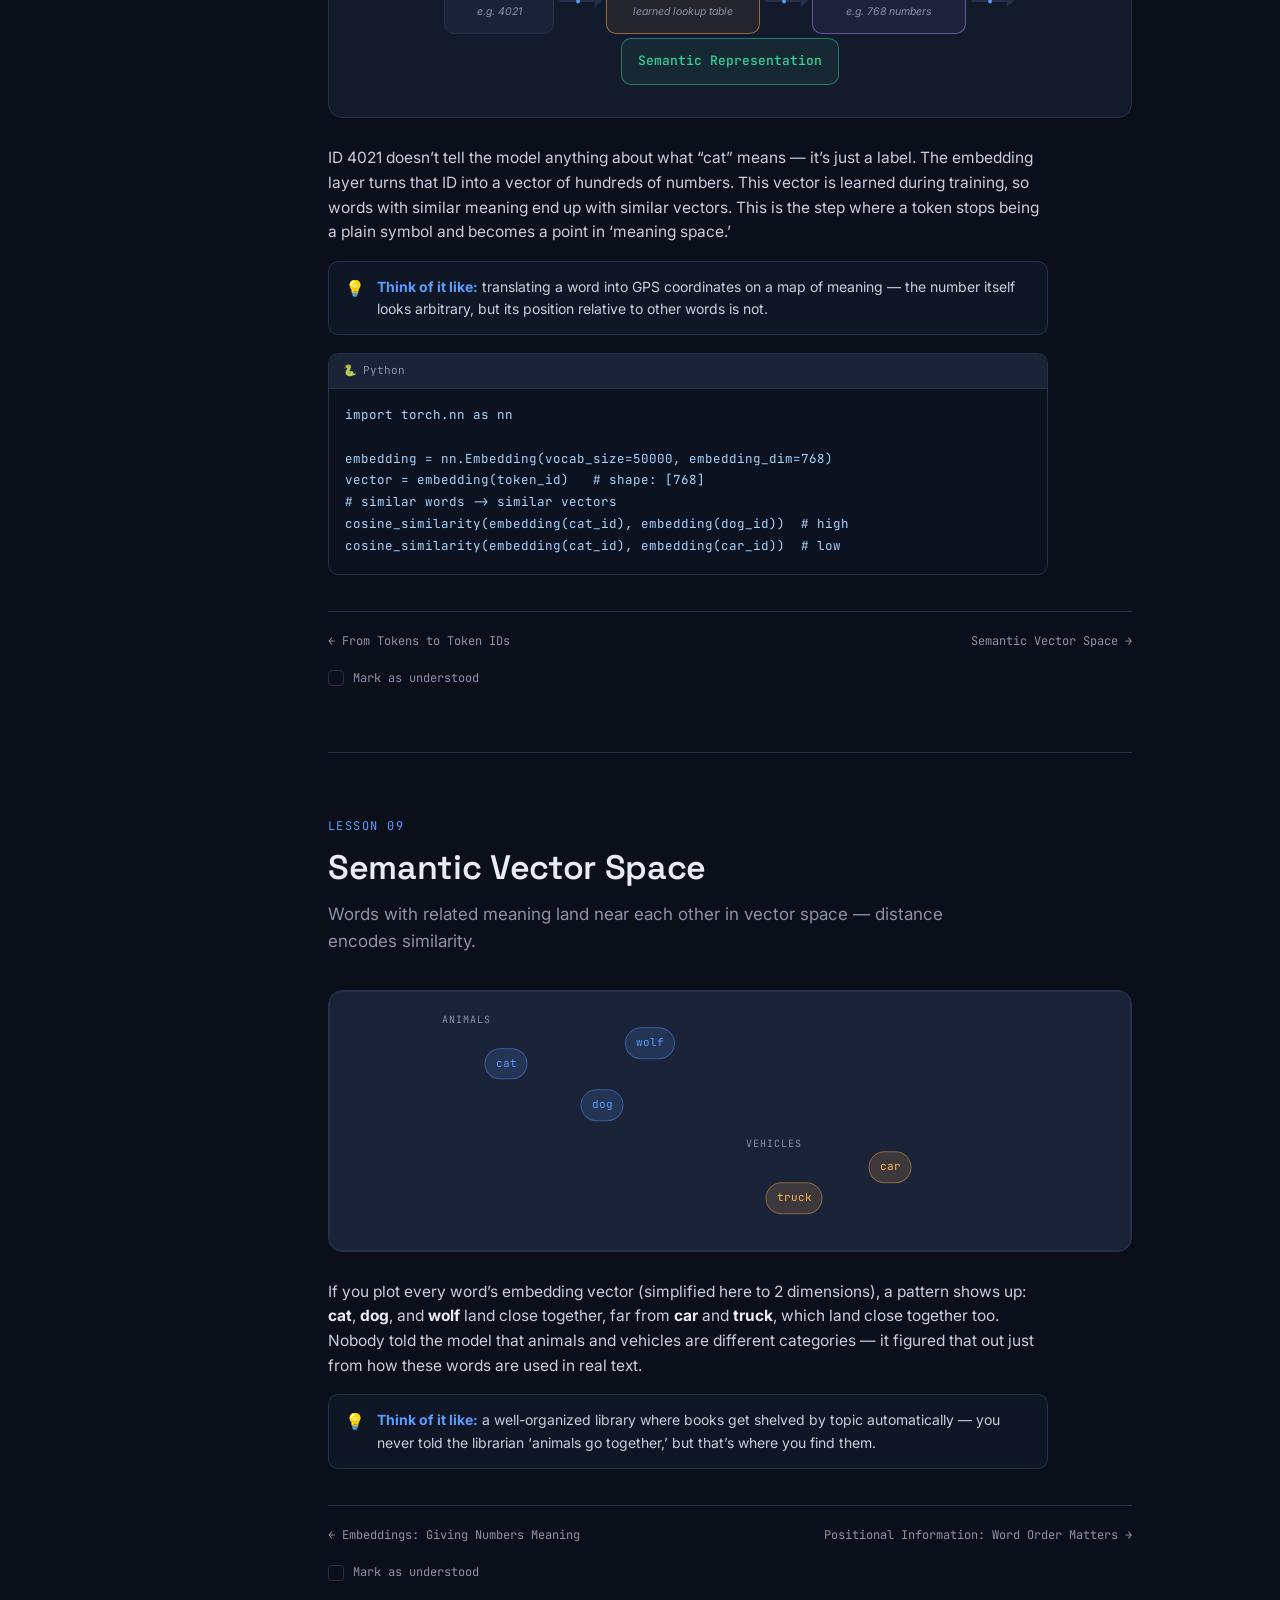
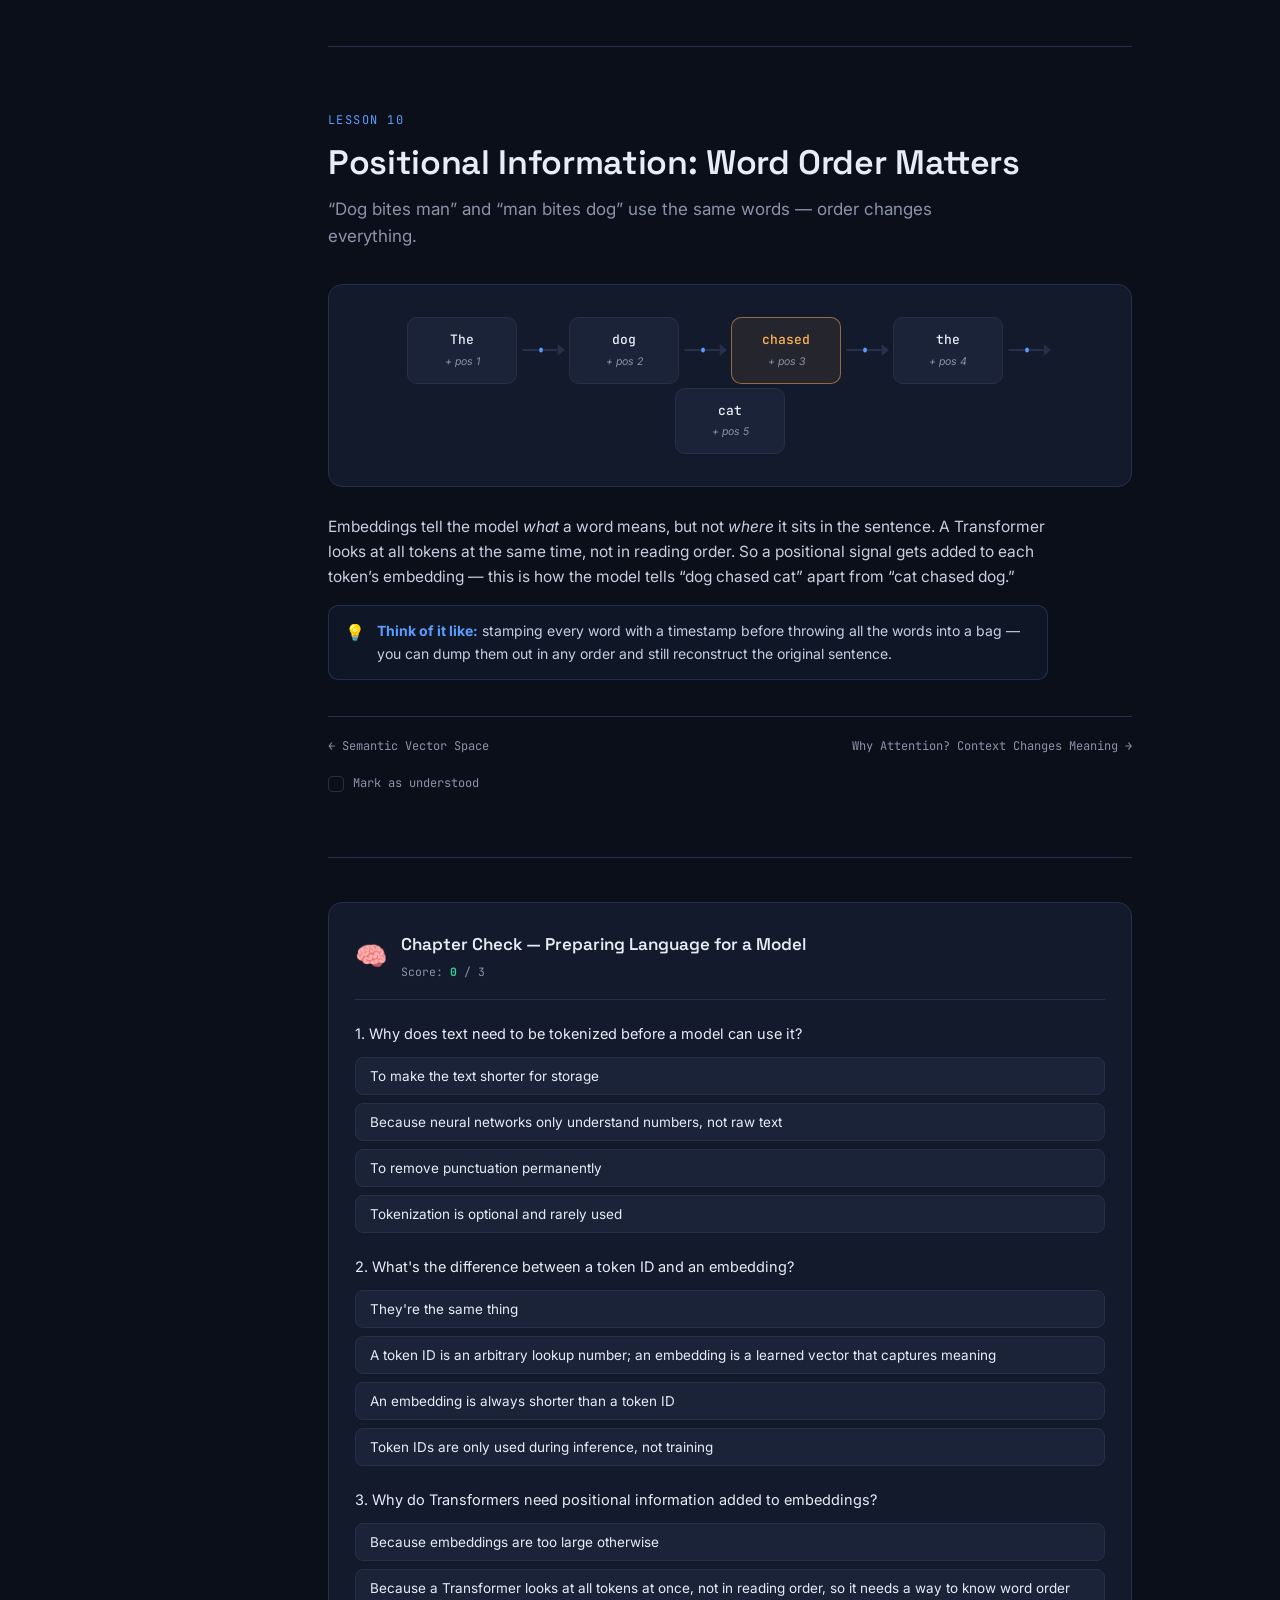
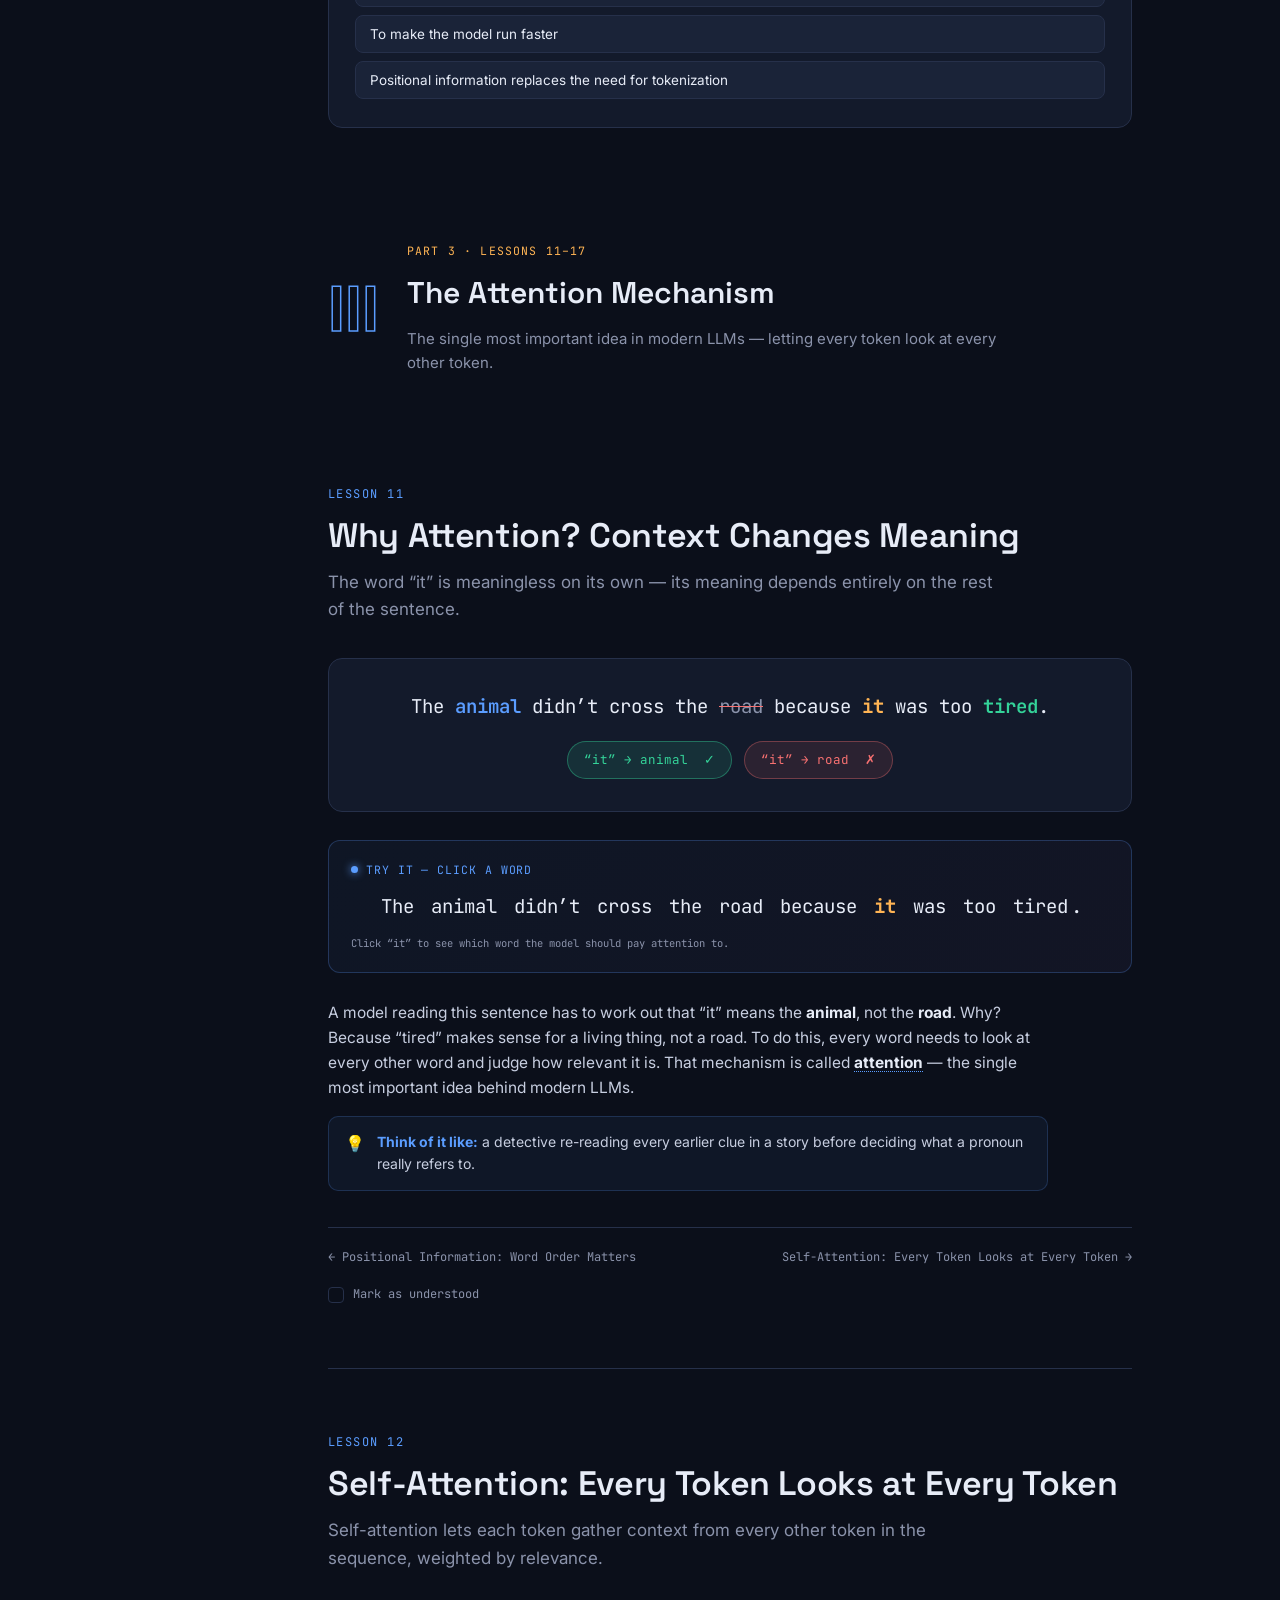
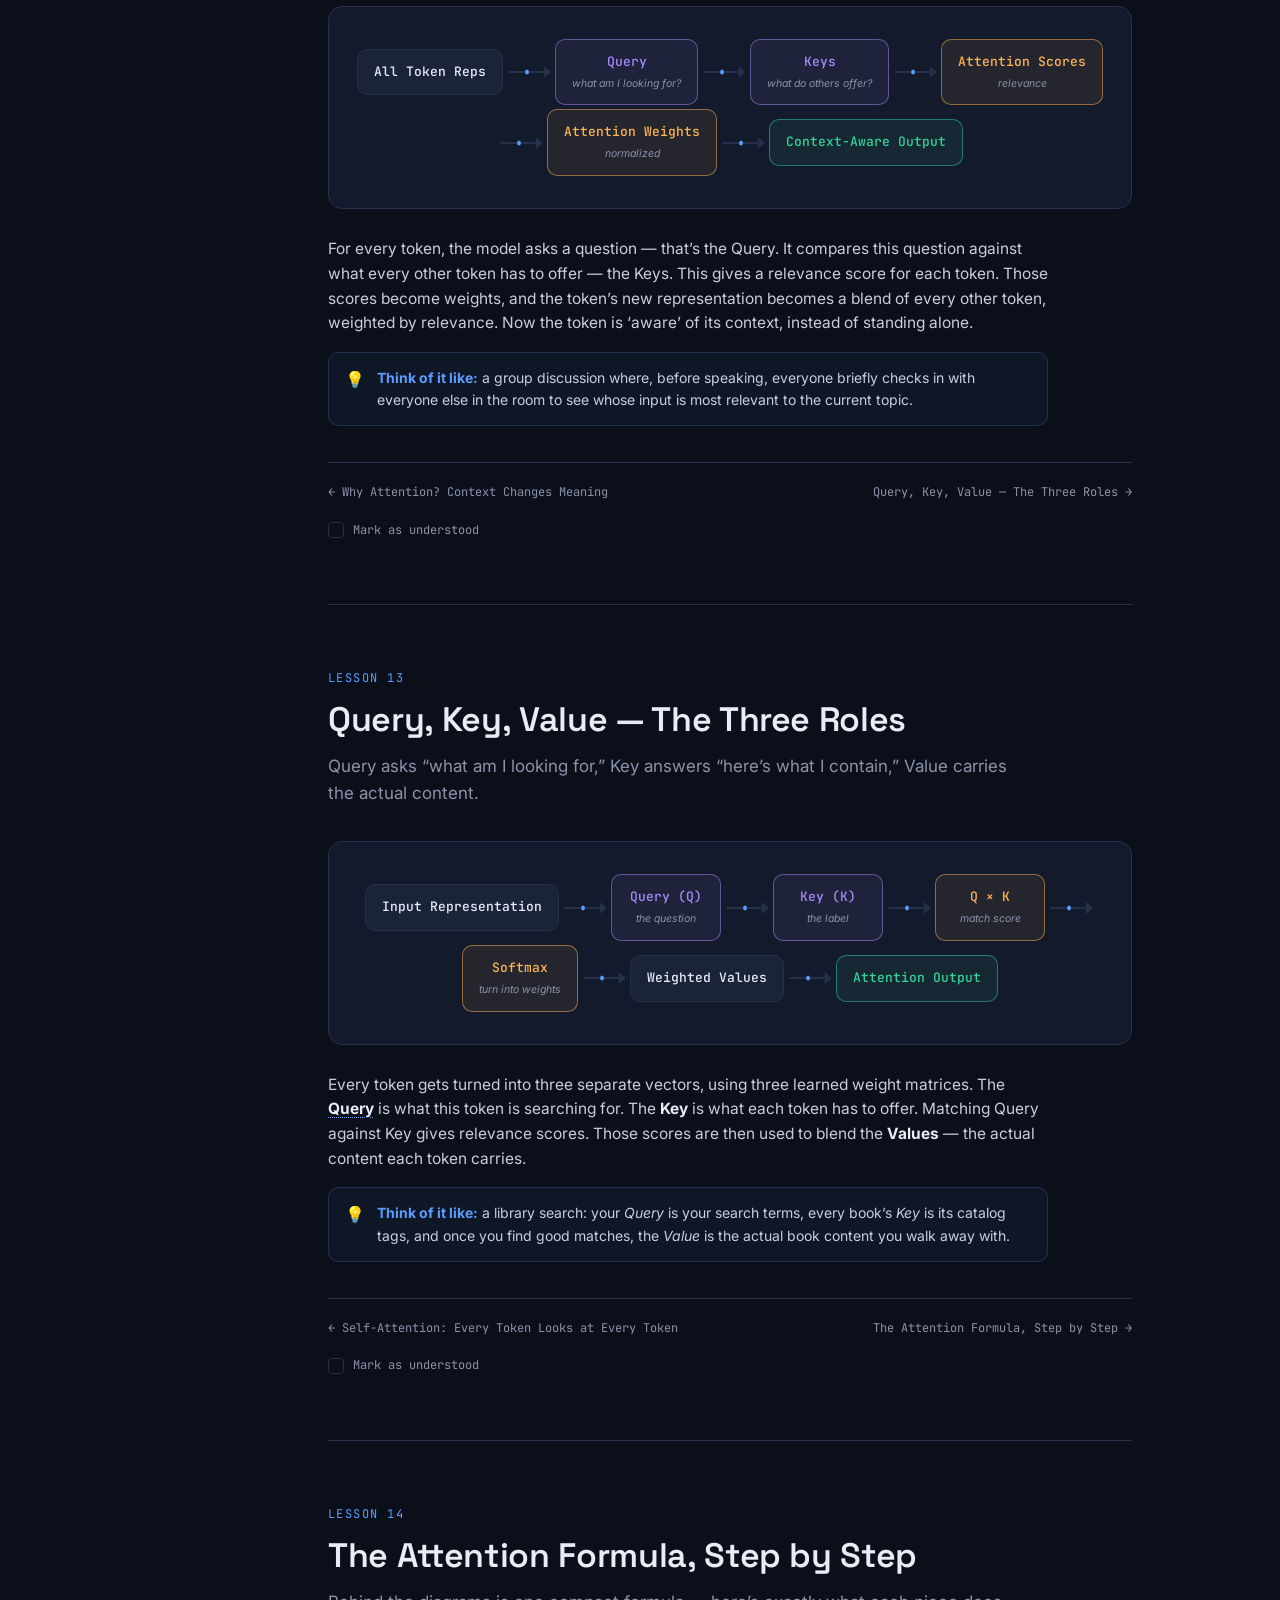
==== commit 711407a9: "Updated: Added prerequisites section, final recap quiz, and simplified lesson explanations for reada" ====
--- a/index.html
+++ b/index.html
@@ -16,54 +16,819 @@
 <body>
 <div id="progress"></div>
 <button id="navtoggle">&#9776; Contents</button>
+<button id="glossarytoggle">&#128214; Glossary</button>
 <nav id="navrail">
   <div class="navrail-title">LLM, From Zero</div>
-  <a href="#l01" class="nav-item"><span class="nav-num">01</span><span class="nav-title">The Family Tree of an LLM</span></a>
-<a href="#l02" class="nav-item"><span class="nav-num">02</span><span class="nav-title">What Is Machine Learning?</span></a>
-<a href="#l03" class="nav-item"><span class="nav-num">03</span><span class="nav-title">Neural Networks: Stacking Simple Math</span></a>
-<a href="#l04" class="nav-item"><span class="nav-num">04</span><span class="nav-title">How a Network Actually Learns</span></a>
-<a href="#l05" class="nav-item"><span class="nav-num">05</span><span class="nav-title">NLP: Teaching Machines to Read</span></a>
-<a href="#l06" class="nav-item"><span class="nav-num">06</span><span class="nav-title">Tokenization: Chopping Text into Pieces</span></a>
-<a href="#l07" class="nav-item"><span class="nav-num">07</span><span class="nav-title">From Tokens to Token IDs</span></a>
-<a href="#l08" class="nav-item"><span class="nav-num">08</span><span class="nav-title">Embeddings: Giving Numbers Meaning</span></a>
-<a href="#l09" class="nav-item"><span class="nav-num">09</span><span class="nav-title">Semantic Vector Space</span></a>
-<a href="#l10" class="nav-item"><span class="nav-num">10</span><span class="nav-title">Positional Information: Word Order Matters</span></a>
-<a href="#l11" class="nav-item"><span class="nav-num">11</span><span class="nav-title">Why Attention? Context Changes Meaning</span></a>
-<a href="#l12" class="nav-item"><span class="nav-num">12</span><span class="nav-title">Self-Attention: Every Token Looks at Every Token</span></a>
-<a href="#l13" class="nav-item"><span class="nav-num">13</span><span class="nav-title">Query, Key, Value &mdash; The Three Roles</span></a>
-<a href="#l14" class="nav-item"><span class="nav-num">14</span><span class="nav-title">The Attention Formula, Step by Step</span></a>
-<a href="#l15" class="nav-item"><span class="nav-num">15</span><span class="nav-title">Multi-Head Attention: Many Perspectives at Once</span></a>
-<a href="#l16" class="nav-item"><span class="nav-num">16</span><span class="nav-title">The Feed-Forward Network</span></a>
-<a href="#l17" class="nav-item"><span class="nav-num">17</span><span class="nav-title">Residual Connections: Don&rsquo;t Lose the Original</span></a>
-<a href="#l18" class="nav-item"><span class="nav-num">18</span><span class="nav-title">One Transformer Block, Assembled</span></a>
-<a href="#l19" class="nav-item"><span class="nav-num">19</span><span class="nav-title">The Transformer Stack</span></a>
-<a href="#l20" class="nav-item"><span class="nav-num">20</span><span class="nav-title">Encoder vs. Decoder</span></a>
-<a href="#l21" class="nav-item"><span class="nav-num">21</span><span class="nav-title">Causal (Masked) Attention</span></a>
-<a href="#l22" class="nav-item"><span class="nav-num">22</span><span class="nav-title">The Complete LLM Pipeline</span></a>
-<a href="#l23" class="nav-item"><span class="nav-num">23</span><span class="nav-title">Next-Token Prediction</span></a>
-<a href="#l24" class="nav-item"><span class="nav-num">24</span><span class="nav-title">Autoregressive Generation</span></a>
-<a href="#l25" class="nav-item"><span class="nav-num">25</span><span class="nav-title">Training an LLM</span></a>
-<a href="#l26" class="nav-item"><span class="nav-num">26</span><span class="nav-title">Pretraining &rarr; Fine-Tuning &rarr; Alignment</span></a>
-<a href="#l27" class="nav-item"><span class="nav-num">27</span><span class="nav-title">Training vs. Inference</span></a>
-<a href="#l28" class="nav-item"><span class="nav-num">28</span><span class="nav-title">RAG: Retrieval-Augmented Generation</span></a>
-<a href="#l29" class="nav-item"><span class="nav-num">29</span><span class="nav-title">Tool / Function Calling</span></a>
-<a href="#l30" class="nav-item"><span class="nav-num">30</span><span class="nav-title">AI Agent: A Loop, Not Just an Answer</span></a>
-<a href="#lmaster" class="nav-item"><span class="nav-num">MASTER</span><span class="nav-title">The Complete Modern LLM Application</span></a>
+  <div class="progress-counter" id="progresscounter">0 / 31 lessons marked understood</div>
+  <a href="#l01" class="nav-item" data-lesson="l01"><span class="nav-check"></span><span class="nav-num">01</span><span class="nav-title">The Family Tree of an LLM</span></a>
+<a href="#l02" class="nav-item" data-lesson="l02"><span class="nav-check"></span><span class="nav-num">02</span><span class="nav-title">What Is Machine Learning?</span></a>
+<a href="#l03" class="nav-item" data-lesson="l03"><span class="nav-check"></span><span class="nav-num">03</span><span class="nav-title">Neural Networks: Stacking Simple Math</span></a>
+<a href="#l04" class="nav-item" data-lesson="l04"><span class="nav-check"></span><span class="nav-num">04</span><span class="nav-title">How a Network Actually Learns</span></a>
+<a href="#l05" class="nav-item" data-lesson="l05"><span class="nav-check"></span><span class="nav-num">05</span><span class="nav-title">NLP: Teaching Machines to Read</span></a>
+<a href="#l06" class="nav-item" data-lesson="l06"><span class="nav-check"></span><span class="nav-num">06</span><span class="nav-title">Tokenization: Chopping Text into Pieces</span></a>
+<a href="#l07" class="nav-item" data-lesson="l07"><span class="nav-check"></span><span class="nav-num">07</span><span class="nav-title">From Tokens to Token IDs</span></a>
+<a href="#l08" class="nav-item" data-lesson="l08"><span class="nav-check"></span><span class="nav-num">08</span><span class="nav-title">Embeddings: Giving Numbers Meaning</span></a>
+<a href="#l09" class="nav-item" data-lesson="l09"><span class="nav-check"></span><span class="nav-num">09</span><span class="nav-title">Semantic Vector Space</span></a>
+<a href="#l10" class="nav-item" data-lesson="l10"><span class="nav-check"></span><span class="nav-num">10</span><span class="nav-title">Positional Information: Word Order Matters</span></a>
+<a href="#l11" class="nav-item" data-lesson="l11"><span class="nav-check"></span><span class="nav-num">11</span><span class="nav-title">Why Attention? Context Changes Meaning</span></a>
+<a href="#l12" class="nav-item" data-lesson="l12"><span class="nav-check"></span><span class="nav-num">12</span><span class="nav-title">Self-Attention: Every Token Looks at Every Token</span></a>
+<a href="#l13" class="nav-item" data-lesson="l13"><span class="nav-check"></span><span class="nav-num">13</span><span class="nav-title">Query, Key, Value &mdash; The Three Roles</span></a>
+<a href="#l14" class="nav-item" data-lesson="l14"><span class="nav-check"></span><span class="nav-num">14</span><span class="nav-title">The Attention Formula, Step by Step</span></a>
+<a href="#l15" class="nav-item" data-lesson="l15"><span class="nav-check"></span><span class="nav-num">15</span><span class="nav-title">Multi-Head Attention: Many Perspectives at Once</span></a>
+<a href="#l16" class="nav-item" data-lesson="l16"><span class="nav-check"></span><span class="nav-num">16</span><span class="nav-title">The Feed-Forward Network</span></a>
+<a href="#l17" class="nav-item" data-lesson="l17"><span class="nav-check"></span><span class="nav-num">17</span><span class="nav-title">Residual Connections: Don&rsquo;t Lose the Original</span></a>
+<a href="#l18" class="nav-item" data-lesson="l18"><span class="nav-check"></span><span class="nav-num">18</span><span class="nav-title">One Transformer Block, Assembled</span></a>
+<a href="#l19" class="nav-item" data-lesson="l19"><span class="nav-check"></span><span class="nav-num">19</span><span class="nav-title">The Transformer Stack</span></a>
+<a href="#l20" class="nav-item" data-lesson="l20"><span class="nav-check"></span><span class="nav-num">20</span><span class="nav-title">Encoder vs. Decoder</span></a>
+<a href="#l21" class="nav-item" data-lesson="l21"><span class="nav-check"></span><span class="nav-num">21</span><span class="nav-title">Causal (Masked) Attention</span></a>
+<a href="#l22" class="nav-item" data-lesson="l22"><span class="nav-check"></span><span class="nav-num">22</span><span class="nav-title">The Complete LLM Pipeline</span></a>
+<a href="#l23" class="nav-item" data-lesson="l23"><span class="nav-check"></span><span class="nav-num">23</span><span class="nav-title">Next-Token Prediction</span></a>
+<a href="#l24" class="nav-item" data-lesson="l24"><span class="nav-check"></span><span class="nav-num">24</span><span class="nav-title">Autoregressive Generation</span></a>
+<a href="#l25" class="nav-item" data-lesson="l25"><span class="nav-check"></span><span class="nav-num">25</span><span class="nav-title">Training an LLM</span></a>
+<a href="#l26" class="nav-item" data-lesson="l26"><span class="nav-check"></span><span class="nav-num">26</span><span class="nav-title">Pretraining &rarr; Fine-Tuning &rarr; Alignment</span></a>
+<a href="#l27" class="nav-item" data-lesson="l27"><span class="nav-check"></span><span class="nav-num">27</span><span class="nav-title">Training vs. Inference</span></a>
+<a href="#l28" class="nav-item" data-lesson="l28"><span class="nav-check"></span><span class="nav-num">28</span><span class="nav-title">RAG: Retrieval-Augmented Generation</span></a>
+<a href="#l29" class="nav-item" data-lesson="l29"><span class="nav-check"></span><span class="nav-num">29</span><span class="nav-title">Tool / Function Calling</span></a>
+<a href="#l30" class="nav-item" data-lesson="l30"><span class="nav-check"></span><span class="nav-num">30</span><span class="nav-title">AI Agent: A Loop, Not Just an Answer</span></a>
+<a href="#lmaster" class="nav-item" data-lesson="lmaster"><span class="nav-check"></span><span class="nav-num">MASTER</span><span class="nav-title">The Complete Modern LLM Application</span></a>
 </nav>
+<!-- <aside id="glossarypanel">
+  <button class="glossary-close" id="glossaryclose">&times;</button>
+  <div class="glossary-panel-title">Glossary</div>
+  <div class="glossary-panel-sub">Quick reference for terms used throughout the lessons.</div>
+  <div class="glossary-item"><div class="glossary-term">Token</div><div class="glossary-def">A small chunk of text (a word, sub-word, or character) that a model processes as one unit.</div></div>
+<div class="glossary-item"><div class="glossary-term">Embedding</div><div class="glossary-def">A vector of numbers that represents a token's meaning, learned so related words end up close together in vector space.</div></div>
+<div class="glossary-item"><div class="glossary-term">Logits</div><div class="glossary-def">The raw, unnormalized scores a model outputs before they're turned into probabilities.</div></div>
+<div class="glossary-item"><div class="glossary-term">Softmax</div><div class="glossary-def">A function that converts a list of raw scores into a probability distribution that sums to 1.</div></div>
+<div class="glossary-item"><div class="glossary-term">Loss</div><div class="glossary-def">A number representing how wrong a model's prediction was compared to the correct answer.</div></div>
+<div class="glossary-item"><div class="glossary-term">Backpropagation</div><div class="glossary-def">The algorithm that traces a model's error backward through its layers to figure out how to adjust each weight.</div></div>
+<div class="glossary-item"><div class="glossary-term">Attention</div><div class="glossary-def">A mechanism that lets each token weigh and gather information from every other token in a sequence.</div></div>
+<div class="glossary-item"><div class="glossary-term">Query / Key / Value</div><div class="glossary-def">The three roles a token's representation is projected into during attention: what it's looking for (Query), what it offers (Key), and its actual content (Value).</div></div>
+<div class="glossary-item"><div class="glossary-term">Multi-Head Attention</div><div class="glossary-def">Running several attention mechanisms in parallel so the model can track several kinds of relationships at once.</div></div>
+<div class="glossary-item"><div class="glossary-term">Residual Connection</div><div class="glossary-def">A shortcut that adds a layer's input back to its output, so the layer only has to learn what to change.</div></div>
+<div class="glossary-item"><div class="glossary-term">Causal Mask</div><div class="glossary-def">A restriction that prevents a token from attending to tokens that come after it in the sequence.</div></div>
+<div class="glossary-item"><div class="glossary-term">Autoregressive</div><div class="glossary-def">Generating output one token at a time, feeding each new token back in as part of the next input.</div></div>
+<div class="glossary-item"><div class="glossary-term">Pretraining</div><div class="glossary-def">The initial, large-scale training phase where a model learns language and facts from massive text data.</div></div>
+<div class="glossary-item"><div class="glossary-term">Fine-Tuning</div><div class="glossary-def">Further training a pretrained model on curated examples to teach it a specific behavior, like following instructions.</div></div>
+<div class="glossary-item"><div class="glossary-term">RLHF / Alignment</div><div class="glossary-def">Reinforcement Learning from Human Feedback &mdash; using human preference rankings to steer a model's responses.</div></div>
+<div class="glossary-item"><div class="glossary-term">Inference</div><div class="glossary-def">Using an already-trained model to generate a response; the model's weights stay frozen during this.</div></div>
+<div class="glossary-item"><div class="glossary-term">RAG</div><div class="glossary-def">Retrieval-Augmented Generation &mdash; retrieving relevant documents and adding them to the prompt so the model can use fresh information.</div></div>
+<div class="glossary-item"><div class="glossary-term">Agent</div><div class="glossary-def">A system that wraps an LLM in a loop of planning, acting, and observing to complete multi-step tasks.</div></div>
+</aside> -->
+<aside id="glossarypanel">
+  <button class="glossary-close" id="glossaryclose">&times;</button>
+
+  <div class="glossary-panel-title">Glossary</div>
+  <div class="glossary-panel-sub">
+    A quick reference for important concepts used throughout the lessons.
+    Each term includes a simple explanation and an everyday analogy.
+  </div>
+
+  <div class="glossary-item">
+    <div class="glossary-term">Artificial Intelligence (AI)</div>
+    <div class="glossary-def">
+      Artificial Intelligence is the broad field of building machines or software
+      that can perform tasks that normally require human-like intelligence, such
+      as understanding language, recognizing patterns, making predictions, or
+      solving problems.
+      <br><br>
+      <strong>Analogy:</strong> Think of AI as the entire school. Machine Learning,
+      Deep Learning, NLP, and LLMs are different subjects taught inside that school.
+    </div>
+  </div>
+
+  <div class="glossary-item">
+    <div class="glossary-term">Machine Learning (ML)</div>
+    <div class="glossary-def">
+      Machine Learning is a way of building systems that learn patterns from
+      examples instead of being explicitly programmed with every rule. During
+      training, the model adjusts its internal parameters so that its predictions
+      become better over time.
+      <br><br>
+      <strong>Analogy:</strong> Instead of giving a student a rule for recognizing
+      every type of fruit, you show them hundreds of examples and let them discover
+      the patterns themselves.
+    </div>
+  </div>
+
+  <div class="glossary-item">
+    <div class="glossary-term">Neural Network</div>
+    <div class="glossary-def">
+      A neural network is a mathematical model made of layers of interconnected
+      units that transform numbers. Each layer learns useful patterns from the
+      previous layer, allowing the network to represent increasingly complex
+      relationships.
+      <br><br>
+      <strong>Analogy:</strong> Imagine an assembly line. Each worker performs a
+      small transformation, and after many workers process the material, you get
+      a much more useful final product.
+    </div>
+  </div>
+
+  <div class="glossary-item">
+    <div class="glossary-term">Deep Learning</div>
+    <div class="glossary-def">
+      Deep Learning is Machine Learning based on neural networks with many layers.
+      These layers allow the model to automatically learn increasingly complex
+      representations from data.
+      <br><br>
+      <strong>Analogy:</strong> If a simple neural network is a few workers on an
+      assembly line, deep learning is a huge factory with many stages, each
+      discovering more complex patterns.
+    </div>
+  </div>
+
+  <div class="glossary-item">
+    <div class="glossary-term">NLP</div>
+    <div class="glossary-def">
+      NLP stands for Natural Language Processing. It is the field of AI concerned
+      with processing and understanding human language. NLP systems can perform
+      tasks such as translation, summarization, classification, question answering,
+      and text generation.
+      <br><br>
+      <strong>Analogy:</strong> Think of NLP as a translator between humans who
+      communicate using language and computers that ultimately operate on numbers.
+    </div>
+  </div>
+
+  <div class="glossary-item">
+    <div class="glossary-term">Token</div>
+    <div class="glossary-def">
+      A token is a small piece of text that a language model processes as one unit.
+      Depending on the tokenizer, a token can be a complete word, part of a word,
+      punctuation, whitespace, or another text fragment.
+      <br><br>
+      The model does not directly process a sentence as human-readable words.
+      The sentence is first broken into tokens and then converted into numerical
+      representations.
+      <br><br>
+      <strong>Analogy:</strong> Think of a sentence as a LEGO structure. Tokens
+      are the individual LEGO pieces used to build that structure.
+    </div>
+  </div>
+
+  <div class="glossary-item">
+    <div class="glossary-term">Tokenization</div>
+    <div class="glossary-def">
+      Tokenization is the process of breaking text into tokens that a language
+      model can process. A tokenizer uses a fixed vocabulary and rules for deciding
+      how text should be split.
+      <br><br>
+      Common words may remain as one token, while rare or long words may be split
+      into multiple subword tokens.
+      <br><br>
+      <strong>Analogy:</strong> Imagine cutting a sentence into LEGO pieces.
+      Familiar shapes can remain as large pieces, while unusual shapes are broken
+      into smaller pieces that the system already knows.
+    </div>
+  </div>
+
+  <div class="glossary-item">
+    <div class="glossary-term">Token ID</div>
+    <div class="glossary-def">
+      A Token ID is the integer assigned to a token in a model's vocabulary.
+      The ID itself has no inherent meaning; it simply acts as an index that lets
+      the model look up the corresponding learned representation.
+      <br><br>
+      For example, a vocabulary might assign one number to "cat" and another
+      number to "dog."
+      <br><br>
+      <strong>Analogy:</strong> Think of a library card catalog. The book title
+      has meaning to you, while its catalog number simply tells the librarian
+      where to find it.
+    </div>
+  </div>
+
+  <div class="glossary-item">
+    <div class="glossary-term">Vocabulary</div>
+    <div class="glossary-def">
+      A vocabulary is the collection of tokens that a tokenizer and language
+      model know how to represent. Every token in the vocabulary has an associated
+      token ID.
+      <br><br>
+      <strong>Analogy:</strong> Think of it as the dictionary of LEGO pieces
+      available to the model. The model can only directly use pieces that exist
+      in its vocabulary.
+    </div>
+  </div>
+
+  <div class="glossary-item">
+    <div class="glossary-term">Embedding</div>
+    <div class="glossary-def">
+      An embedding is a learned vector of numbers used to represent information
+      such as a token. Instead of treating a token ID as just an arbitrary number,
+      the model looks up a vector containing many learned numerical values.
+      <br><br>
+      These representations allow the model to work with relationships between
+      tokens in a continuous numerical space.
+      <br><br>
+      <strong>Analogy:</strong> Imagine giving every word a location on a giant
+      map. Words with related meanings tend to occupy related regions of the map.
+    </div>
+  </div>
+
+  <div class="glossary-item">
+    <div class="glossary-term">Vector</div>
+    <div class="glossary-def">
+      A vector is an ordered collection of numbers. In machine learning, vectors
+      are used to represent information numerically so mathematical operations
+      can be performed on it.
+      <br><br>
+      An embedding is one important example of a vector.
+      <br><br>
+      <strong>Analogy:</strong> Think of a vector as a set of coordinates describing
+      where something is located on a mathematical map.
+    </div>
+  </div>
+
+  <div class="glossary-item">
+    <div class="glossary-term">Semantic Vector Space</div>
+    <div class="glossary-def">
+      A semantic vector space is a mathematical space where objects such as words
+      or sentences are represented as vectors. The learned positions can capture
+      aspects of meaning and relationships between concepts.
+      <br><br>
+      Similar concepts tend to have representations that are related or close
+      according to a chosen similarity measure.
+      <br><br>
+      <strong>Analogy:</strong> Imagine a giant map of concepts. "Doctor" might
+      appear near "hospital," while "banana" might appear much closer to "fruit."
+    </div>
+  </div>
+
+  <div class="glossary-item">
+    <div class="glossary-term">Positional Information</div>
+    <div class="glossary-def">
+      Positional information tells the Transformer where each token occurs in
+      the sequence. This is important because attention by itself does not
+      inherently tell the model whether a token came first, second, or last.
+      <br><br>
+      Position information allows the model to distinguish between sequences
+      where the same tokens appear in different orders.
+      <br><br>
+      <strong>Analogy:</strong> Imagine giving someone a pile of numbered puzzle
+      pieces. The pieces alone are not enough; the numbers tell you where each
+      piece belongs.
+    </div>
+  </div>
+
+  <div class="glossary-item">
+    <div class="glossary-term">Logits</div>
+    <div class="glossary-def">
+      Logits are the raw, unnormalized scores produced by the model for possible
+      next tokens. Every candidate token receives a score, and these scores are
+      later converted into probabilities.
+      <br><br>
+      A higher logit means the model is currently assigning a stronger score to
+      that candidate relative to candidates with lower scores.
+      <br><br>
+      <strong>Analogy:</strong> Imagine judges giving contestants raw marks before
+      those marks are converted into percentages or rankings. The raw marks are
+      the logits.
+    </div>
+  </div>
+
+  <div class="glossary-item">
+    <div class="glossary-term">Softmax</div>
+    <div class="glossary-def">
+      Softmax converts a collection of raw scores into a probability distribution.
+      The resulting probabilities are non-negative and sum to 1.
+      <br><br>
+      In a language model, softmax can turn the logits for thousands of possible
+      next tokens into probabilities that indicate how strongly each candidate
+      is preferred.
+      <br><br>
+      <strong>Analogy:</strong> Imagine several students receiving different raw
+      marks. Softmax converts those scores into percentages representing each
+      student's share of the total probability.
+    </div>
+  </div>
+
+  <div class="glossary-item">
+    <div class="glossary-term">Attention</div>
+    <div class="glossary-def">
+      Attention is a mechanism that allows a token to gather information from
+      other tokens in the sequence. Instead of treating every token equally,
+      the model calculates which other tokens are more relevant to the current
+      token.
+      <br><br>
+      This allows meaning to change based on context.
+      <br><br>
+      <strong>Analogy:</strong> Imagine reading a sentence and deciding which
+      previous words you should pay attention to in order to understand the
+      meaning of the current word.
+    </div>
+  </div>
+
+  <div class="glossary-item">
+    <div class="glossary-term">Self-Attention</div>
+    <div class="glossary-def">
+      Self-attention is attention where the tokens in a sequence attend to other
+      tokens from the same sequence. Each token can use information from other
+      relevant tokens to create a more context-aware representation.
+      <br><br>
+      <strong>Analogy:</strong> Imagine a group discussion where every person can
+      listen to everyone else before forming their own understanding of the topic.
+    </div>
+  </div>
+
+  <div class="glossary-item">
+    <div class="glossary-term">Query / Key / Value</div>
+    <div class="glossary-def">
+      Query, Key, and Value are three learned representations used by attention.
+      <br><br>
+      <strong>Query:</strong> What information am I looking for?<br>
+      <strong>Key:</strong> What kind of information do I represent?<br>
+      <strong>Value:</strong> What information can I provide?
+      <br><br>
+      The model compares a Query with Keys to determine which Values should
+      receive more attention.
+      <br><br>
+      <strong>Analogy:</strong> Think of a library. Your question is the Query,
+      the labels on the books are the Keys, and the actual information inside
+      the books is the Value.
+    </div>
+  </div>
+
+  <div class="glossary-item">
+    <div class="glossary-term">Attention Score</div>
+    <div class="glossary-def">
+      An attention score measures how relevant one token is to another token
+      during the attention calculation. Higher scores indicate stronger
+      relationships before the scores are normalized into attention weights.
+      <br><br>
+      <strong>Analogy:</strong> Imagine asking a group of people for help.
+      The attention score is like deciding how relevant each person's answer
+      is to your particular question.
+    </div>
+  </div>
+
+  <div class="glossary-item">
+    <div class="glossary-term">Attention Weight</div>
+    <div class="glossary-def">
+      An attention weight is the normalized importance assigned to another token
+      during attention. These weights determine how much information from each
+      token contributes to the resulting representation.
+      <br><br>
+      <strong>Analogy:</strong> If five people give you advice, you might trust
+      one person's answer more than the others. The amount of trust given to each
+      person is like an attention weight.
+    </div>
+  </div>
+
+  <div class="glossary-item">
+    <div class="glossary-term">Multi-Head Attention</div>
+    <div class="glossary-def">
+      Multi-Head Attention runs multiple attention mechanisms in parallel.
+      Different heads can learn to focus on different relationships or patterns
+      within the same sequence. Their outputs are then combined.
+      <br><br>
+      <strong>Analogy:</strong> Imagine several detectives investigating the same
+      case. One studies people, another studies locations, another studies time,
+      and another searches for hidden connections. Together they produce a richer
+      understanding.
+    </div>
+  </div>
+
+  <div class="glossary-item">
+    <div class="glossary-term">Transformer</div>
+    <div class="glossary-def">
+      A Transformer is a neural network architecture built around attention
+      mechanisms. It processes sequences by allowing tokens to interact with
+      one another and then transforms those representations through additional
+      neural network layers.
+      <br><br>
+      Transformers became the foundation for modern large language models because
+      they can capture relationships between tokens effectively and process many
+      tokens in parallel during training.
+      <br><br>
+      <strong>Analogy:</strong> Think of a Transformer as a sophisticated team
+      workshop where every team member can communicate with the others, analyze
+      the information, and refine their understanding repeatedly.
+    </div>
+  </div>
+
+  <div class="glossary-item">
+    <div class="glossary-term">Feed-Forward Network (FFN)</div>
+    <div class="glossary-def">
+      A Feed-Forward Network is the part of a Transformer block that processes
+      each token's representation independently after attention has mixed
+      contextual information between tokens.
+      <br><br>
+      It typically expands the representation into a larger space, applies a
+      non-linear activation, and then projects it back down.
+      <br><br>
+      <strong>Analogy:</strong> Attention is like a group discussion where
+      everyone exchanges information. The FFN is like each person going back
+      to their own desk to think deeply about what they just learned.
+    </div>
+  </div>
+
+  <div class="glossary-item">
+    <div class="glossary-term">Residual Connection</div>
+    <div class="glossary-def">
+      A residual connection adds a layer's original input back to its transformed
+      output. This creates a shortcut through the network and allows a layer to
+      focus on learning the changes it needs to make rather than rebuilding the
+      entire representation from scratch.
+      <br><br>
+      Residual connections also help information and gradients travel through
+      deep networks.
+      <br><br>
+      <strong>Analogy:</strong> Imagine editing a document. Instead of rewriting
+      the entire document, you keep the original version and simply apply the
+      necessary changes on top of it.
+    </div>
+  </div>
+
+  <div class="glossary-item">
+    <div class="glossary-term">Transformer Block</div>
+    <div class="glossary-def">
+      A Transformer block is one repeated unit of a Transformer. It typically
+      contains an attention mechanism, a feed-forward network, residual
+      connections, and normalization components.
+      <br><br>
+      Many such blocks are stacked together to create a deep Transformer model.
+      <br><br>
+      <strong>Analogy:</strong> Think of one Transformer block as one floor of
+      a building. Each floor performs similar kinds of work, and stacking many
+      floors creates the complete building.
+    </div>
+  </div>
+
+  <div class="glossary-item">
+    <div class="glossary-term">Transformer Stack</div>
+    <div class="glossary-def">
+      A Transformer stack is a sequence of Transformer blocks placed one after
+      another. Each block receives the representations produced by the previous
+      block and refines them further.
+      <br><br>
+      <strong>Analogy:</strong> Imagine sending a rough idea through several
+      editors. The first editor improves the structure, the next improves the
+      meaning, another improves the details, and so on.
+    </div>
+  </div>
+
+  <div class="glossary-item">
+    <div class="glossary-term">Encoder</div>
+    <div class="glossary-def">
+      An encoder is the part of a Transformer architecture designed to build
+      rich representations of an input sequence. It can generally use information
+      from the entire input when creating those representations.
+      <br><br>
+      <strong>Analogy:</strong> Think of an encoder as someone reading an entire
+      document first and building a detailed understanding of what it contains.
+    </div>
+  </div>
+
+  <div class="glossary-item">
+    <div class="glossary-term">Decoder</div>
+    <div class="glossary-def">
+      A decoder generates an output sequence, typically one token at a time.
+      In autoregressive language models, it uses causal attention so that a token
+      cannot see future tokens that have not been generated yet.
+      <br><br>
+      <strong>Analogy:</strong> Think of a writer composing a story one sentence
+      at a time while being allowed to see everything already written, but not
+      the future pages.
+    </div>
+  </div>
+
+  <div class="glossary-item">
+    <div class="glossary-term">Causal Mask</div>
+    <div class="glossary-def">
+      A causal mask prevents a token from attending to tokens that appear later
+      in the sequence. This prevents the model from seeing future information
+      when it is supposed to predict the next token.
+      <br><br>
+      <strong>Analogy:</strong> Imagine taking an exam where you can see the
+      questions you've reached, but you are not allowed to look at the next
+      page for the answers.
+    </div>
+  </div>
+
+  <div class="glossary-item">
+    <div class="glossary-term">Next-Token Prediction</div>
+    <div class="glossary-def">
+      Next-token prediction is the fundamental training objective of many modern
+      language models. Given the tokens that came before, the model learns to
+      predict what token should come next.
+      <br><br>
+      For example, given "The sky is", the model might assign high probability
+      to tokens such as "blue."
+      <br><br>
+      <strong>Analogy:</strong> Imagine someone finishing your sentences by
+      guessing what word you are most likely to say next.
+    </div>
+  </div>
+
+  <div class="glossary-item">
+    <div class="glossary-term">Autoregressive</div>
+    <div class="glossary-def">
+      Autoregressive generation means producing output one token at a time,
+      where each newly generated token becomes part of the context used to
+      generate the next token.
+      <br><br>
+      <strong>Analogy:</strong> Imagine telling a story one word at a time.
+      After saying each word, you use everything you've said so far to decide
+      what should come next.
+    </div>
+  </div>
+
+  <div class="glossary-item">
+    <div class="glossary-term">Loss</div>
+    <div class="glossary-def">
+      Loss is a numerical measurement of how different the model's prediction
+      is from the desired target. During training, the model uses this signal
+      to determine how its parameters should be adjusted.
+      <br><br>
+      Lower loss generally means the model's predictions are closer to the
+      training targets under that particular loss function.
+      <br><br>
+      <strong>Analogy:</strong> Think of loss as a "mistake meter" on a student's
+      test. The larger the mistake, the larger the number on the meter.
+    </div>
+  </div>
+
+  <div class="glossary-item">
+    <div class="glossary-term">Backpropagation</div>
+    <div class="glossary-def">
+      Backpropagation is the algorithmic process of calculating how the loss
+      changes with respect to the model's parameters. It works backward through
+      the network using the chain rule of calculus to calculate gradients.
+      <br><br>
+      Those gradients are then used by an optimization algorithm to update the
+      model's parameters.
+      <br><br>
+      <strong>Analogy:</strong> Imagine a group project producing a bad result.
+      You trace the problem backward through each decision to determine which
+      changes would most improve the next attempt.
+    </div>
+  </div>
+
+  <div class="glossary-item">
+    <div class="glossary-term">Gradient</div>
+    <div class="glossary-def">
+      A gradient tells us how much the loss would change if a model parameter
+      changed slightly. During training, gradients provide the direction and
+      magnitude of adjustment needed to reduce the loss.
+      <br><br>
+      <strong>Analogy:</strong> Imagine standing on a mountain and wanting to
+      walk downhill. The gradient gives you information about the slope so you
+      know which direction leads downward.
+    </div>
+  </div>
+
+  <div class="glossary-item">
+    <div class="glossary-term">Weight / Parameter</div>
+    <div class="glossary-def">
+      A parameter is a learned numerical value inside a neural network.
+      Weights are a major type of parameter. During training, these values are
+      adjusted so the model becomes better at its task.
+      <br><br>
+      A modern LLM can contain millions, billions, or even hundreds of billions
+      of learned parameters.
+      <br><br>
+      <strong>Analogy:</strong> Think of parameters as thousands or millions of
+      tiny knobs inside a machine. Training repeatedly adjusts those knobs until
+      the machine behaves better.
+    </div>
+  </div>
+
+  <div class="glossary-item">
+    <div class="glossary-term">Pretraining</div>
+    <div class="glossary-def">
+      Pretraining is the initial large-scale training stage where a language
+      model learns general patterns from a huge amount of text. Through this
+      process, the model learns statistical relationships involving language,
+      syntax, concepts, and information present in its training data.
+      <br><br>
+      <strong>Analogy:</strong> Think of pretraining as general school education.
+      Before becoming a specialist, a student first develops a broad foundation
+      across many subjects.
+    </div>
+  </div>
+
+  <div class="glossary-item">
+    <div class="glossary-term">Fine-Tuning</div>
+    <div class="glossary-def">
+      Fine-tuning is additional training performed on an already pretrained
+      model using a more focused dataset. It can teach the model to perform a
+      particular task, follow a particular format, or behave in a particular way.
+      <br><br>
+      <strong>Analogy:</strong> Pretraining is general education; fine-tuning is
+      specialization. A student first learns broadly and then trains specifically
+      to become a doctor, engineer, teacher, or lawyer.
+    </div>
+  </div>
+
+  <div class="glossary-item">
+    <div class="glossary-term">RLHF / Alignment</div>
+    <div class="glossary-def">
+      RLHF stands for Reinforcement Learning from Human Feedback. It refers to
+      techniques that use human preferences or evaluations to make model behavior
+      more aligned with what people consider useful, appropriate, or desirable.
+      <br><br>
+      Alignment is the broader goal of making model behavior better match intended
+      human goals and constraints.
+      <br><br>
+      <strong>Analogy:</strong> Imagine a teacher evaluating several answers and
+      explaining not only which one is correct, but which answer is clearer,
+      safer, more helpful, and more polite. The student gradually learns those
+      preferences.
+    </div>
+  </div>
+
+  <div class="glossary-item">
+    <div class="glossary-term">Training</div>
+    <div class="glossary-def">
+      Training is the process of adjusting a model's parameters using data so
+      that it becomes better at a particular objective. The model repeatedly
+      makes predictions, calculates loss, computes gradients, and updates its
+      parameters.
+      <br><br>
+      <strong>Analogy:</strong> Training is practice. The model attempts a task
+      repeatedly, receives feedback about its mistakes, and gradually improves.
+    </div>
+  </div>
+
+  <div class="glossary-item">
+    <div class="glossary-term">Inference</div>
+    <div class="glossary-def">
+      Inference is the process of using an already-trained model to produce an
+      output. During normal inference, the model's learned parameters are not
+      updated; the model simply uses what it has already learned.
+      <br><br>
+      <strong>Analogy:</strong> Training is studying for an exam. Inference is
+      taking the exam using what you learned.
+    </div>
+  </div>
+
+  <div class="glossary-item">
+    <div class="glossary-term">RAG</div>
+    <div class="glossary-def">
+      RAG stands for Retrieval-Augmented Generation. A RAG system retrieves
+      relevant information from an external knowledge source and provides that
+      information to an LLM as context before generating an answer.
+      <br><br>
+      A simplified flow is:
+      <br>
+      Question → Retrieve information → Add context → Generate answer
+      <br><br>
+      <strong>Analogy:</strong> Imagine a student taking an open-book exam.
+      Instead of relying entirely on memory, the student searches the textbook
+      for the relevant information and then uses it to answer.
+    </div>
+  </div>
+
+  <div class="glossary-item">
+    <div class="glossary-term">Retrieval</div>
+    <div class="glossary-def">
+      Retrieval is the process of finding information that is relevant to a
+      user's query from an external collection of documents or data.
+      <br><br>
+      In RAG systems, retrieval happens before generation so the LLM receives
+      useful external context.
+      <br><br>
+      <strong>Analogy:</strong> Imagine asking a librarian a question. Before
+      answering, the librarian searches the shelves and brings you the most
+      relevant books or pages.
+    </div>
+  </div>
+
+  <div class="glossary-item">
+    <div class="glossary-term">Context</div>
+    <div class="glossary-def">
+      Context is the information available to the model when it is generating
+      a response. It can include the user's prompt, previous conversation,
+      retrieved documents, system instructions, and other information supplied
+      to the model.
+      <br><br>
+      <strong>Analogy:</strong> Imagine answering a question while being allowed
+      to keep a set of notes on your desk. Those notes are your context.
+    </div>
+  </div>
+
+  <div class="glossary-item">
+    <div class="glossary-term">Tool / Function Calling</div>
+    <div class="glossary-def">
+      Tool or function calling allows an LLM to request that an external program
+      or tool perform a specific operation. The model does not necessarily perform
+      the operation itself; it produces a structured request that the application
+      can execute and then return the result to the model.
+      <br><br>
+      Examples include searching a database, checking weather, calling an API,
+      calculating something, or sending a message.
+      <br><br>
+      <strong>Analogy:</strong> Imagine an employee who cannot directly access
+      the company's database but can ask the database specialist to look something
+      up and return the result.
+    </div>
+  </div>
+
+  <div class="glossary-item">
+    <div class="glossary-term">AI Agent</div>
+    <div class="glossary-def">
+      An AI agent is a system that uses an LLM together with tools, instructions,
+      state or memory, and an execution loop to accomplish a goal. Instead of
+      producing only one answer, it can decide what action to take, use a tool,
+      observe the result, and continue until the task is complete.
+      <br><br>
+      A simplified loop is:
+      <br>
+      Goal → Plan → Act → Observe → Decide → Act again
+      <br><br>
+      <strong>Analogy:</strong> A normal chatbot is like asking an employee a
+      question and getting an answer. An AI agent is like giving an employee a
+      task and allowing them to decide which tools and steps are needed to finish it.
+    </div>
+  </div>
+
+  <div class="glossary-item">
+    <div class="glossary-term">LLM</div>
+    <div class="glossary-def">
+      LLM stands for Large Language Model. It is a neural network trained on
+      large amounts of text to learn patterns in language and generate text.
+      Modern LLMs are commonly built using Transformer architectures and are
+      typically trained using next-token prediction.
+      <br><br>
+      <strong>Analogy:</strong> Think of an LLM as an extremely well-practiced
+      language student that has seen an enormous number of examples and learned
+      patterns about how language is used.
+    </div>
+  </div>
+
+</aside>
 <main>
   <section class="hero">
     <div class="hero-eyebrow">A Teaching Journey</div>
     <h1>LLM, From <span class="accent">Zero</span>.</h1>
-    <p class="hero-sub">From "what is machine learning" to a full modern AI application &mdash; 31 short lessons, each one diagram and one idea. Follow the numbers in order; every lesson builds on the one before it.</p>
+    <p class="hero-sub">From "what is machine learning" to a full modern AI application &mdash; 31 short lessons across 6 parts, each one diagram and one idea. Follow the numbers in order; every lesson builds on the one before it.</p>
     <div class="hero-meta">
       <span><b>31</b> lessons</span>
-      <span><b>01 &rarr; MASTER</b> sequence</span>
-      <span><b>~15 min</b> to read straight through</span>
+      <span><b>6</b> parts</span>
+      <span><b>~20 min</b> to read straight through</span>
+    </div>
+    <div class="roadmap">
+      <a href="#part1" class="roadmap-chip">
+      <span class="roadmap-roman">I</span>
+      <span class="roadmap-info"><span class="roadmap-title">Foundations</span><span class="roadmap-range">Lessons 01&ndash;05</span></span>
+    </a>
+<a href="#part2" class="roadmap-chip">
+      <span class="roadmap-roman">II</span>
+      <span class="roadmap-info"><span class="roadmap-title">Preparing Language for a Model</span><span class="roadmap-range">Lessons 06&ndash;10</span></span>
+    </a>
+<a href="#part3" class="roadmap-chip">
+      <span class="roadmap-roman">III</span>
+      <span class="roadmap-info"><span class="roadmap-title">The Attention Mechanism</span><span class="roadmap-range">Lessons 11&ndash;17</span></span>
+    </a>
+<a href="#part4" class="roadmap-chip">
+      <span class="roadmap-roman">IV</span>
+      <span class="roadmap-info"><span class="roadmap-title">The Full Transformer</span><span class="roadmap-range">Lessons 18&ndash;24</span></span>
+    </a>
+<a href="#part5" class="roadmap-chip">
+      <span class="roadmap-roman">V</span>
+      <span class="roadmap-info"><span class="roadmap-title">Training &amp; Deployment</span><span class="roadmap-range">Lessons 25&ndash;27</span></span>
+    </a>
+<a href="#part6" class="roadmap-chip">
+      <span class="roadmap-roman">VI</span>
+      <span class="roadmap-info"><span class="roadmap-title">Building Real Applications</span><span class="roadmap-range">Lessons 28&ndash;MASTER</span></span>
+    </a>
     </div>
   </section>
 
   
-    <section class="lesson" id="l01">
+    <section class="prereq-section">
+      <div class="prereq-header">
+        <span class="prereq-eyebrow">Before You Start</span>
+        <h2 class="prereq-heading">Do I know enough to follow this?</h2>
+        <p class="prereq-sub">Short answer: if you can write a basic function, you&rsquo;re ready. Everything else gets explained as you go.</p>
+      </div>
+      <div class="prereq-grid"><div class="prereq-col prereq-required">
+          <div class="prereq-col-title"><span class="prereq-icon">&#10003;</span> You should already know</div>
+          <ul class="prereq-list"><li>Basic programming logic &mdash; variables, loops, functions, in any language</li><li>How to read simple code, even if you wouldn&rsquo;t write it from scratch</li><li>General comfort with numbers &mdash; percentages, averages, basic algebra</li></ul>
+        </div><div class="prereq-col prereq-helpful">
+          <div class="prereq-col-title"><span class="prereq-icon">&#128161;</span> Helpful, but not required</div>
+          <ul class="prereq-list"><li>Some exposure to Python syntax specifically</li><li>A rough sense of what vectors/arrays are</li><li>Having used an AI chatbot before (ChatGPT, Claude, etc.)</li></ul>
+        </div><div class="prereq-col prereq-skip">
+          <div class="prereq-col-title"><span class="prereq-icon">&#10007;</span> You do NOT need</div>
+          <ul class="prereq-list"><li>Calculus or linear algebra proofs &mdash; the math is explained in plain English as it comes up</li><li>Any prior machine learning or deep learning experience</li><li>GPU hardware knowledge or a powerful computer &mdash; this is all conceptual</li></ul>
+        </div></div>
+    </section>
+    
+
+  
+    <section class="chapter-divider" id="part1">
+      <div class="chapter-roman">I</div>
+      <div class="chapter-info">
+        <div class="chapter-eyebrow">Part 1 &middot; Lessons 01&ndash;05</div>
+        <h2 class="chapter-title">Foundations</h2>
+        <p class="chapter-desc">Where LLMs come from, and the basic idea of learning from data instead of hand-written rules.</p>
+      </div>
+    </section>
+    
+
+    <section class="lesson" id="l01" data-part="">
       <div class="lesson-eyebrow">Lesson 01</div>
       <h2 class="lesson-title">The Family Tree of an LLM</h2>
       <p class="lesson-thesis">An LLM isn&rsquo;t one invention &mdash; it&rsquo;s the newest ring in a decades-old tree of research, each ring narrowing the focus of the one before it.</p>
@@ -82,15 +847,20 @@
   </div>
 </div>
 
-      <div class="lesson-body">
-        <p class="explain">Every ring here is a specialization of the ring around it. <strong>AI</strong> is the whole field of making machines behave intelligently. <strong>Machine Learning</strong> is the part of AI that learns patterns from data instead of following hand-written rules. <strong>Deep Learning</strong> is ML done with layered neural networks. <strong>NLP</strong> applies deep learning to language specifically. <strong>Transformers</strong> are the architecture that made modern NLP possible. And an <strong>LLM</strong> is simply a very large Transformer, trained on a huge amount of text.</p>
+      
+      <div class="lesson-body">
+        <p class="explain">Each ring sits inside the ring before it. <strong>AI</strong> just means machines that can act smart. <strong>Machine Learning</strong> is one way to do that &mdash; the machine learns from examples instead of being told exact rules. <strong>Deep Learning</strong> is machine learning done with layered neural networks. <strong>NLP</strong> is deep learning applied to language. <strong>Transformers</strong> are the design that made NLP much better. And an <strong>LLM</strong> is simply a very big Transformer, trained on a huge amount of text.</p>
         <div class="note note-analogy"><span class="note-icon">&#128161;</span><div><strong>Think of it like:</strong> a set of Russian nesting dolls &mdash; you can&rsquo;t understand the smallest doll without knowing it lives inside all the bigger ones.</div></div>
         
-      </div>
-    </section>
-    
-
-    <section class="lesson" id="l02">
+        
+      </div>
+      <div class="lesson-nav"><span class="lesson-nav-link spacer"></span><a class="lesson-nav-link next" href="#l02">What Is Machine Learning? &rarr;</a></div><div class="lesson-footer">
+        <label class="mark-done"><input type="checkbox" class="done-check" data-lesson="l01"><span class="done-box"></span> Mark as understood</label>
+      </div>
+    </section>
+    
+
+    <section class="lesson" id="l02" data-part="">
       <div class="lesson-eyebrow">Lesson 02</div>
       <h2 class="lesson-title">What Is Machine Learning?</h2>
       <p class="lesson-thesis">Instead of programming exact rules, we show the machine examples &mdash; and let it work out the pattern itself.</p>
@@ -121,15 +891,20 @@
     </svg><span class="arrow-label">measure</span></div>
 <div class="node kind-red"><span class="node-label">Error</span><span class="node-sub">how wrong it was</span></div>
 </div><div class="loop-chip">&#8635; repeats thousands of times, adjusting the model a little each round</div>
-      <div class="lesson-body">
-        <p class="explain">A machine learning model starts out knowing nothing. You show it data, it makes a guess, you tell it how wrong the guess was (the <strong>error</strong>), and it nudges its internal numbers to be a little less wrong next time. Do this enough times on enough examples, and the model converges on a rule that generalizes to data it has never seen.</p>
+      
+      <div class="lesson-body">
+        <p class="explain">A machine learning model starts out knowing nothing. You show it data. It makes a guess. You tell it how wrong that guess was &mdash; that&rsquo;s the <strong>error</strong>. Then it adjusts its numbers to do a little better next time. Repeat this many times, and the model learns a rule that also works on new data it has never seen.</p>
         <div class="note note-analogy"><span class="note-icon">&#128161;</span><div><strong>Think of it like:</strong> teaching someone to throw darts blindfolded &mdash; they throw, you tell them &lsquo;too far left,&rsquo; they adjust, and over hundreds of throws they get accurate without ever seeing the board.</div></div>
         
-      </div>
-    </section>
-    
-
-    <section class="lesson" id="l03">
+        
+      </div>
+      <div class="lesson-nav"><a class="lesson-nav-link prev" href="#l01">&larr; The Family Tree of an LLM</a><a class="lesson-nav-link next" href="#l03">Neural Networks: Stacking Simple Math &rarr;</a></div><div class="lesson-footer">
+        <label class="mark-done"><input type="checkbox" class="done-check" data-lesson="l02"><span class="done-box"></span> Mark as understood</label>
+      </div>
+    </section>
+    
+
+    <section class="lesson" id="l03" data-part="">
       <div class="lesson-eyebrow">Lesson 03</div>
       <h2 class="lesson-title">Neural Networks: Stacking Simple Math</h2>
       <p class="lesson-thesis">A neural network is just several simple transformations stacked on top of each other, layer by layer.</p>
@@ -160,15 +935,20 @@
     </svg></div>
 <div class="node kind-green"><span class="node-label">Output</span><span class="node-sub">the answer</span></div>
 </div>
-      <div class="lesson-body">
-        <p class="explain">Each layer takes the numbers from the layer before it, multiplies them by learned weights, adds a bias, and passes the result through a small non-linear function. No single layer is smart on its own &mdash; but stack enough of them and the network can approximate extremely complex functions, like &lsquo;is this a cat photo&rsquo; or &lsquo;what word comes next.&rsquo;</p>
+      
+      <div class="lesson-body">
+        <p class="explain">Each layer takes the numbers from the layer before it, multiplies them by learned weights, and passes the result forward. One layer alone isn&rsquo;t very smart. But stack enough layers together, and the whole network can learn complex patterns &mdash; like recognizing a cat photo, or guessing the next word in a sentence.</p>
         <div class="note note-analogy"><span class="note-icon">&#128161;</span><div><strong>Think of it like:</strong> an assembly line &mdash; each station does one small, simple operation, but after enough stations the raw material has become a finished product.</div></div>
         
-      </div>
-    </section>
-    
-
-    <section class="lesson" id="l04">
+        
+      </div>
+      <div class="lesson-nav"><a class="lesson-nav-link prev" href="#l02">&larr; What Is Machine Learning?</a><a class="lesson-nav-link next" href="#l04">How a Network Actually Learns &rarr;</a></div><div class="lesson-footer">
+        <label class="mark-done"><input type="checkbox" class="done-check" data-lesson="l03"><span class="done-box"></span> Mark as understood</label>
+      </div>
+    </section>
+    
+
+    <section class="lesson" id="l04" data-part="">
       <div class="lesson-eyebrow">Lesson 04</div>
       <h2 class="lesson-title">How a Network Actually Learns</h2>
       <p class="lesson-thesis">Training is a loop: guess, compare, measure how wrong, then fix the weights that caused the mistake.</p>
@@ -211,15 +991,20 @@
     </svg></div>
 <div class="node "><span class="node-label">Update Weights</span></div>
 </div><div class="loop-chip">&#8635; update, then run the next batch of data through again</div>
-      <div class="lesson-body">
-        <p class="explain"><strong>Backpropagation</strong> is the key idea: once we know the loss (how wrong the final prediction was), we can mathematically trace back through every layer to figure out exactly how much each individual weight contributed to that error &mdash; and nudge each one in the direction that reduces it.</p>
+      
+      <div class="lesson-body">
+        <p class="explain"><abbr class='gloss' title='Traces a model's error backward through its layers to figure out how to adjust each weight.'><strong>Backpropagation</strong></abbr> is the key idea here. Once we know the loss &mdash; how wrong the answer was &mdash; we trace that error back through every layer. This shows exactly how much each weight contributed to the mistake. Then we nudge each weight a little, in the direction that reduces the error.</p>
         <div class="note note-analogy"><span class="note-icon">&#128161;</span><div><strong>Think of it like:</strong> a group project post-mortem &mdash; after a bad result, you trace back through every decision to see who contributed how much to the mistake, so each person knows exactly what to adjust next time.</div></div>
         
-      </div>
-    </section>
-    
-
-    <section class="lesson" id="l05">
+        
+      </div>
+      <div class="lesson-nav"><a class="lesson-nav-link prev" href="#l03">&larr; Neural Networks: Stacking Simple Math</a><a class="lesson-nav-link next" href="#l05">NLP: Teaching Machines to Read &rarr;</a></div><div class="lesson-footer">
+        <label class="mark-done"><input type="checkbox" class="done-check" data-lesson="l04"><span class="done-box"></span> Mark as understood</label>
+      </div>
+    </section>
+    
+
+    <section class="lesson" id="l05" data-part="">
       <div class="lesson-eyebrow">Lesson 05</div>
       <h2 class="lesson-title">NLP: Teaching Machines to Read</h2>
       <p class="lesson-thesis">Natural Language Processing is the pipeline that turns messy human language into something a model can compute on.</p>
@@ -242,7 +1027,7 @@
       <polygon points="50,2 60,8 50,14" class="arrow-head"/>
       <circle r="2.6" class="arrow-dot"><animateMotion dur="1.8s" repeatCount="indefinite" path="M2,8 L50,8"/></circle>
     </svg></div>
-<div class="node "><span class="node-label">Numerical Representation</span><span class="node-sub">pieces &amp;rarr; numbers</span></div>
+<div class="node "><span class="node-label">Numerical Representation</span><span class="node-sub">pieces &rarr; numbers</span></div>
 <div class="arrow"><svg viewBox="0 0 60 16" class="arrow-svg" preserveAspectRatio="none">
       <line x1="2" y1="8" x2="50" y2="8" class="arrow-line"/>
       <polygon points="50,2 60,8 50,14" class="arrow-head"/>
@@ -256,15 +1041,54 @@
     </svg></div>
 <div class="node kind-green"><span class="node-label">Useful Output</span></div>
 </div>
-      <div class="lesson-body">
-        <p class="explain">Computers only understand numbers, but language is made of words, grammar, and context. NLP is the whole discipline of bridging that gap &mdash; breaking language into pieces a model can digest, turning those pieces into numbers, and using a model to turn those numbers back into something useful: a translation, an answer, a summary.</p>
+      
+      <div class="lesson-body">
+        <p class="explain">Computers only understand numbers. Language is made of words, grammar, and context. NLP is the field that bridges this gap. It breaks language into pieces a model can read, turns those pieces into numbers, and turns the model&rsquo;s output back into something useful &mdash; a translation, an answer, a summary.</p>
         <div class="note note-analogy"><span class="note-icon">&#128161;</span><div><strong>Think of it like:</strong> a translator standing between two people who speak entirely different languages &mdash; one who speaks &lsquo;words&rsquo; and one who only speaks &lsquo;numbers.&rsquo;</div></div>
         
-      </div>
-    </section>
-    
-
-    <section class="lesson" id="l06">
+        
+      </div>
+      <div class="lesson-nav"><a class="lesson-nav-link prev" href="#l04">&larr; How a Network Actually Learns</a><a class="lesson-nav-link next" href="#l06">Tokenization: Chopping Text into Pieces &rarr;</a></div><div class="lesson-footer">
+        <label class="mark-done"><input type="checkbox" class="done-check" data-lesson="l05"><span class="done-box"></span> Mark as understood</label>
+      </div>
+    </section>
+    
+
+    <section class="quiz-block" id="quiz1" data-quiz-total="3">
+      <div class="quiz-header">
+        <span class="quiz-icon">&#129504;</span>
+        <div>
+          <div class="quiz-title">Chapter Check &mdash; Foundations</div>
+          <div class="quiz-score" data-score="0">Score: <span class="score-val">0</span> / 3</div>
+        </div>
+      </div>
+      <div class="quiz-q" data-explain="AI is the broad field; ML is the part of AI that learns from data; Deep Learning is ML done with layered neural networks &mdash; each ring narrows the focus of the one before it.">
+          <p class="quiz-question">1. Which of these best describes the relationship between AI, ML, and Deep Learning?</p>
+          <div class="quiz-options"><button class="quiz-opt" data-correct="false">They're unrelated fields that happen to overlap</button><button class="quiz-opt" data-correct="true">Each is a specialization of the one before it &mdash; ML is part of AI, Deep Learning is part of ML</button><button class="quiz-opt" data-correct="false">Deep Learning came first, then ML, then AI</button><button class="quiz-opt" data-correct="false">They're just three names for the same thing</button></div>
+          <div class="quiz-feedback"></div>
+        </div><div class="quiz-q" data-explain="Loss quantifies the gap between the model's prediction and the actual correct answer &mdash; it's what the model tries to minimize during training.">
+          <p class="quiz-question">2. In machine learning, what is the 'loss' or 'error'?</p>
+          <div class="quiz-options"><button class="quiz-opt" data-correct="false">The final answer the model gives</button><button class="quiz-opt" data-correct="true">A measure of how wrong the model's prediction was</button><button class="quiz-opt" data-correct="false">The dataset used for training</button><button class="quiz-opt" data-correct="false">A bug in the code</button></div>
+          <div class="quiz-feedback"></div>
+        </div><div class="quiz-q" data-explain="Backpropagation mathematically traces the loss backward through every layer, so each weight can be nudged in the direction that reduces the error.">
+          <p class="quiz-question">3. What does backpropagation actually do?</p>
+          <div class="quiz-options"><button class="quiz-opt" data-correct="false">It deletes bad training examples</button><button class="quiz-opt" data-correct="true">It traces the error backward through the network to figure out how much each weight contributed to the mistake</button><button class="quiz-opt" data-correct="false">It randomly shuffles the training data</button><button class="quiz-opt" data-correct="false">It converts text into tokens</button></div>
+          <div class="quiz-feedback"></div>
+        </div>
+    </section>
+    
+
+    <section class="chapter-divider" id="part2">
+      <div class="chapter-roman">II</div>
+      <div class="chapter-info">
+        <div class="chapter-eyebrow">Part 2 &middot; Lessons 06&ndash;10</div>
+        <h2 class="chapter-title">Preparing Language for a Model</h2>
+        <p class="chapter-desc">Turning raw text into numbers a neural network can actually compute on.</p>
+      </div>
+    </section>
+    
+
+    <section class="lesson" id="l06" data-part="">
       <div class="lesson-eyebrow">Lesson 06</div>
       <h2 class="lesson-title">Tokenization: Chopping Text into Pieces</h2>
       <p class="lesson-thesis">Before a model can process text, it has to be split into small, consistent chunks called tokens.</p>
@@ -279,15 +1103,34 @@
         <span class="token">I</span><span class="token">love</span><span class="token">art</span><span class="token">ificial</span><span class="token">intelligence</span>
       </div>
     </div>
-      <div class="lesson-body">
-        <p class="explain">A tokenizer doesn&rsquo;t always split on whole words &mdash; common words often stay whole, while rare or long words get chopped into familiar sub-pieces (like <em>art</em> + <em>ificial</em>). This lets the model represent literally any word, even ones it has never seen, using a fixed, manageable vocabulary of pieces.</p>
+      
+<div class="demo-box" id="tokenizer-demo">
+  <div class="demo-label"><span class="demo-dot"></span> Try it &mdash; live tokenizer</div>
+  <input type="text" class="demo-input" id="tok-input" placeholder="Type any sentence&hellip;" value="Transformers changed everything" maxlength="80">
+  <div class="token-row" id="tok-output"></div>
+  <div class="demo-hint">Illustrative demo &mdash; splits on whitespace and breaks long words into sub-pieces, roughly like a real tokenizer would.</div>
+</div>
+
+      <div class="lesson-body">
+        <p class="explain">A tokenizer doesn&rsquo;t always split on whole words. Common words usually stay whole. Rare or long words get broken into smaller, familiar pieces (like <em>art</em> + <em>ificial</em>). This way, the model can represent any word &mdash; even ones it has never seen &mdash; using a small, fixed set of pieces.</p>
         <div class="note note-analogy"><span class="note-icon">&#128161;</span><div><strong>Think of it like:</strong> cutting a sentence into LEGO bricks &mdash; common shapes stay as one big brick, unusual shapes get broken into several small bricks the model already recognizes.</div></div>
         
-      </div>
-    </section>
-    
-
-    <section class="lesson" id="l07">
+        <div class="code-block">
+          <div class="code-label"><span>&#128013;</span> Python</div>
+          <pre><code>text = &quot;I love artificial intelligence&quot;
+tokens = tokenizer.encode(text)
+# [&#x27;I&#x27;, &#x27;love&#x27;, &#x27;art&#x27;, &#x27;ificial&#x27;, &#x27;intelligence&#x27;]
+token_ids = [vocab[t] for t in tokens]
+# [312, 891, 4021, 4022, 205]</code></pre>
+        </div>
+      </div>
+      <div class="lesson-nav"><a class="lesson-nav-link prev" href="#l05">&larr; NLP: Teaching Machines to Read</a><a class="lesson-nav-link next" href="#l07">From Tokens to Token IDs &rarr;</a></div><div class="lesson-footer">
+        <label class="mark-done"><input type="checkbox" class="done-check" data-lesson="l06"><span class="done-box"></span> Mark as understood</label>
+      </div>
+    </section>
+    
+
+    <section class="lesson" id="l07" data-part="">
       <div class="lesson-eyebrow">Lesson 07</div>
       <h2 class="lesson-title">From Tokens to Token IDs</h2>
       <p class="lesson-thesis">Every token in the model&rsquo;s vocabulary has a fixed integer ID &mdash; a lookup, nothing more.</p>
@@ -308,15 +1151,20 @@
       <circle r="2.6" class="arrow-dot"><animateMotion dur="1.8s" repeatCount="indefinite" path="M2,8 L50,8"/></circle>
     </svg></div><span class="idbox">8710</span></div>
     </div>
-      <div class="lesson-body">
-        <p class="explain">The model&rsquo;s vocabulary (often 50,000&ndash;150,000 tokens) is just a giant lookup table decided once, before training. &ldquo;cat&rdquo; is always ID 4021 for that model. This turns text into a simple list of integers &mdash; the only format a neural network actually understands.</p>
+      
+      <div class="lesson-body">
+        <p class="explain">The model&rsquo;s vocabulary is just a big lookup table, fixed before training &mdash; often 50,000 to 150,000 entries. &ldquo;cat&rdquo; is always ID 4021 for that model. This turns any piece of text into a simple list of numbers &mdash; the only thing a neural network can actually work with.</p>
         <div class="note note-analogy"><span class="note-icon">&#128161;</span><div><strong>Think of it like:</strong> a coat-check counter &mdash; you hand in your word, you get back a numbered ticket, and that number is all the system needs to remember what you handed in.</div></div>
         
-      </div>
-    </section>
-    
-
-    <section class="lesson" id="l08">
+        
+      </div>
+      <div class="lesson-nav"><a class="lesson-nav-link prev" href="#l06">&larr; Tokenization: Chopping Text into Pieces</a><a class="lesson-nav-link next" href="#l08">Embeddings: Giving Numbers Meaning &rarr;</a></div><div class="lesson-footer">
+        <label class="mark-done"><input type="checkbox" class="done-check" data-lesson="l07"><span class="done-box"></span> Mark as understood</label>
+      </div>
+    </section>
+    
+
+    <section class="lesson" id="l08" data-part="">
       <div class="lesson-eyebrow">Lesson 08</div>
       <h2 class="lesson-title">Embeddings: Giving Numbers Meaning</h2>
       <p class="lesson-thesis">A token ID alone carries no meaning &mdash; embeddings convert it into a rich vector that captures meaning.</p>
@@ -341,15 +1189,29 @@
     </svg></div>
 <div class="node kind-green"><span class="node-label">Semantic Representation</span></div>
 </div>
-      <div class="lesson-body">
-        <p class="explain">ID 4021 tells the model nothing about what &ldquo;cat&rdquo; means &mdash; it&rsquo;s an arbitrary label. The embedding layer maps that ID to a vector of hundreds of numbers, learned during training so that words with related meanings end up with similar vectors. This is where a token stops being a symbol and starts being a point in &lsquo;meaning space.&rsquo;</p>
+      
+      <div class="lesson-body">
+        <p class="explain">ID 4021 doesn&rsquo;t tell the model anything about what &ldquo;cat&rdquo; means &mdash; it&rsquo;s just a label. The embedding layer turns that ID into a vector of hundreds of numbers. This vector is learned during training, so words with similar meaning end up with similar vectors. This is the step where a token stops being a plain symbol and becomes a point in &lsquo;meaning space.&rsquo;</p>
         <div class="note note-analogy"><span class="note-icon">&#128161;</span><div><strong>Think of it like:</strong> translating a word into GPS coordinates on a map of meaning &mdash; the number itself looks arbitrary, but its position relative to other words is not.</div></div>
         
-      </div>
-    </section>
-    
-
-    <section class="lesson" id="l09">
+        <div class="code-block">
+          <div class="code-label"><span>&#128013;</span> Python</div>
+          <pre><code>import torch.nn as nn
+
+embedding = nn.Embedding(vocab_size=50000, embedding_dim=768)
+vector = embedding(token_id)   # shape: [768]
+# similar words -&gt; similar vectors
+cosine_similarity(embedding(cat_id), embedding(dog_id))  # high
+cosine_similarity(embedding(cat_id), embedding(car_id))  # low</code></pre>
+        </div>
+      </div>
+      <div class="lesson-nav"><a class="lesson-nav-link prev" href="#l07">&larr; From Tokens to Token IDs</a><a class="lesson-nav-link next" href="#l09">Semantic Vector Space &rarr;</a></div><div class="lesson-footer">
+        <label class="mark-done"><input type="checkbox" class="done-check" data-lesson="l08"><span class="done-box"></span> Mark as understood</label>
+      </div>
+    </section>
+    
+
+    <section class="lesson" id="l09" data-part="">
       <div class="lesson-eyebrow">Lesson 09</div>
       <h2 class="lesson-title">Semantic Vector Space</h2>
       <p class="lesson-thesis">Words with related meaning land near each other in vector space &mdash; distance encodes similarity.</p>
@@ -368,15 +1230,20 @@
   </div>
 </div>
 
-      <div class="lesson-body">
-        <p class="explain">Plot every word&rsquo;s embedding vector (simplified here to 2 dimensions) and a pattern appears: <strong>cat</strong>, <strong>dog</strong>, and <strong>wolf</strong> cluster together, far from <strong>car</strong> and <strong>truck</strong>, which cluster together too. Nobody told the model animals and vehicles are different categories &mdash; it discovered that structure purely from how these words are used in text.</p>
+      
+      <div class="lesson-body">
+        <p class="explain">If you plot every word&rsquo;s embedding vector (simplified here to 2 dimensions), a pattern shows up: <strong>cat</strong>, <strong>dog</strong>, and <strong>wolf</strong> land close together, far from <strong>car</strong> and <strong>truck</strong>, which land close together too. Nobody told the model that animals and vehicles are different categories &mdash; it figured that out just from how these words are used in real text.</p>
         <div class="note note-analogy"><span class="note-icon">&#128161;</span><div><strong>Think of it like:</strong> a well-organized library where books get shelved by topic automatically &mdash; you never told the librarian &lsquo;animals go together,&rsquo; but that&rsquo;s where you find them.</div></div>
         
-      </div>
-    </section>
-    
-
-    <section class="lesson" id="l10">
+        
+      </div>
+      <div class="lesson-nav"><a class="lesson-nav-link prev" href="#l08">&larr; Embeddings: Giving Numbers Meaning</a><a class="lesson-nav-link next" href="#l10">Positional Information: Word Order Matters &rarr;</a></div><div class="lesson-footer">
+        <label class="mark-done"><input type="checkbox" class="done-check" data-lesson="l09"><span class="done-box"></span> Mark as understood</label>
+      </div>
+    </section>
+    
+
+    <section class="lesson" id="l10" data-part="">
       <div class="lesson-eyebrow">Lesson 10</div>
       <h2 class="lesson-title">Positional Information: Word Order Matters</h2>
       <p class="lesson-thesis">&ldquo;Dog bites man&rdquo; and &ldquo;man bites dog&rdquo; use the same words &mdash; order changes everything.</p>
@@ -407,15 +1274,54 @@
     </svg></div>
 <div class="node "><span class="node-label">cat</span><span class="node-sub">+ pos 5</span></div>
 </div>
-      <div class="lesson-body">
-        <p class="explain">Embeddings alone tell the model <em>what</em> each word means, but not <em>where</em> it sits in the sentence &mdash; and a Transformer looks at all tokens at once, not in reading order. So a positional signal is mathematically added to every token&rsquo;s embedding, letting the model tell &ldquo;dog chased cat&rdquo; apart from &ldquo;cat chased dog.&rdquo;</p>
+      
+      <div class="lesson-body">
+        <p class="explain">Embeddings tell the model <em>what</em> a word means, but not <em>where</em> it sits in the sentence. A Transformer looks at all tokens at the same time, not in reading order. So a positional signal gets added to each token&rsquo;s embedding &mdash; this is how the model tells &ldquo;dog chased cat&rdquo; apart from &ldquo;cat chased dog.&rdquo;</p>
         <div class="note note-analogy"><span class="note-icon">&#128161;</span><div><strong>Think of it like:</strong> stamping every word with a timestamp before throwing all the words into a bag &mdash; you can dump them out in any order and still reconstruct the original sentence.</div></div>
         
-      </div>
-    </section>
-    
-
-    <section class="lesson" id="l11">
+        
+      </div>
+      <div class="lesson-nav"><a class="lesson-nav-link prev" href="#l09">&larr; Semantic Vector Space</a><a class="lesson-nav-link next" href="#l11">Why Attention? Context Changes Meaning &rarr;</a></div><div class="lesson-footer">
+        <label class="mark-done"><input type="checkbox" class="done-check" data-lesson="l10"><span class="done-box"></span> Mark as understood</label>
+      </div>
+    </section>
+    
+
+    <section class="quiz-block" id="quiz2" data-quiz-total="3">
+      <div class="quiz-header">
+        <span class="quiz-icon">&#129504;</span>
+        <div>
+          <div class="quiz-title">Chapter Check &mdash; Preparing Language for a Model</div>
+          <div class="quiz-score" data-score="0">Score: <span class="score-val">0</span> / 3</div>
+        </div>
+      </div>
+      <div class="quiz-q" data-explain="Neural networks compute on numbers. Tokenization is the first step in turning text into a form that can eventually become numbers.">
+          <p class="quiz-question">1. Why does text need to be tokenized before a model can use it?</p>
+          <div class="quiz-options"><button class="quiz-opt" data-correct="false">To make the text shorter for storage</button><button class="quiz-opt" data-correct="true">Because neural networks only understand numbers, not raw text</button><button class="quiz-opt" data-correct="false">To remove punctuation permanently</button><button class="quiz-opt" data-correct="false">Tokenization is optional and rarely used</button></div>
+          <div class="quiz-feedback"></div>
+        </div><div class="quiz-q" data-explain="A token ID is just a label (e.g. 'cat' = 4021) with no meaning by itself. An embedding maps that ID to a vector positioned near other words with related meaning.">
+          <p class="quiz-question">2. What's the difference between a token ID and an embedding?</p>
+          <div class="quiz-options"><button class="quiz-opt" data-correct="false">They're the same thing</button><button class="quiz-opt" data-correct="true">A token ID is an arbitrary lookup number; an embedding is a learned vector that captures meaning</button><button class="quiz-opt" data-correct="false">An embedding is always shorter than a token ID</button><button class="quiz-opt" data-correct="false">Token IDs are only used during inference, not training</button></div>
+          <div class="quiz-feedback"></div>
+        </div><div class="quiz-q" data-explain="Without positional signals, 'dog chased cat' and 'cat chased dog' would look identical to the model, since it processes all tokens in parallel rather than left-to-right.">
+          <p class="quiz-question">3. Why do Transformers need positional information added to embeddings?</p>
+          <div class="quiz-options"><button class="quiz-opt" data-correct="false">Because embeddings are too large otherwise</button><button class="quiz-opt" data-correct="true">Because a Transformer looks at all tokens at once, not in reading order, so it needs a way to know word order</button><button class="quiz-opt" data-correct="false">To make the model run faster</button><button class="quiz-opt" data-correct="false">Positional information replaces the need for tokenization</button></div>
+          <div class="quiz-feedback"></div>
+        </div>
+    </section>
+    
+
+    <section class="chapter-divider" id="part3">
+      <div class="chapter-roman">III</div>
+      <div class="chapter-info">
+        <div class="chapter-eyebrow">Part 3 &middot; Lessons 11&ndash;17</div>
+        <h2 class="chapter-title">The Attention Mechanism</h2>
+        <p class="chapter-desc">The single most important idea in modern LLMs &mdash; letting every token look at every other token.</p>
+      </div>
+    </section>
+    
+
+    <section class="lesson" id="l11" data-part="">
       <div class="lesson-eyebrow">Lesson 11</div>
       <h2 class="lesson-title">Why Attention? Context Changes Meaning</h2>
       <p class="lesson-thesis">The word &ldquo;it&rdquo; is meaningless on its own &mdash; its meaning depends entirely on the rest of the sentence.</p>
@@ -428,15 +1334,28 @@
   </div>
 </div>
 
-      <div class="lesson-body">
-        <p class="explain">A model reading this sentence has to figure out that &ldquo;it&rdquo; refers to the <strong>animal</strong>, not the <strong>road</strong> &mdash; because &ldquo;tired&rdquo; makes sense for a living thing, not a road. This kind of reasoning requires every word to be able to look at every other word and weigh how relevant it is. That mechanism is called <strong>attention</strong>, and it&rsquo;s the single most important idea behind modern LLMs.</p>
+      
+<div class="demo-box" id="attn-demo">
+  <div class="demo-label"><span class="demo-dot"></span> Try it &mdash; click a word</div>
+  <p class="disambig-sentence" id="attn-sentence">
+    <span class="attn-word" data-refers="">The</span> <span class="attn-word attn-target" data-refers="">animal</span> <span class="attn-word" data-refers="">didn&rsquo;t</span> <span class="attn-word" data-refers="">cross</span> <span class="attn-word" data-refers="">the</span> <span class="attn-word attn-distractor" data-refers="">road</span> <span class="attn-word" data-refers="">because</span> <span class="attn-word attn-pronoun" data-refers="animal">it</span> <span class="attn-word" data-refers="">was</span> <span class="attn-word" data-refers="">too</span> <span class="attn-word" data-refers="">tired</span>.
+  </p>
+  <div class="demo-hint" id="attn-hint">Click &ldquo;it&rdquo; to see which word the model should pay attention to.</div>
+</div>
+
+      <div class="lesson-body">
+        <p class="explain">A model reading this sentence has to work out that &ldquo;it&rdquo; means the <strong>animal</strong>, not the <strong>road</strong>. Why? Because &ldquo;tired&rdquo; makes sense for a living thing, not a road. To do this, every word needs to look at every other word and judge how relevant it is. That mechanism is called <abbr class='gloss' title='A mechanism that lets each token weigh and gather information from every other token in a sequence.'><strong>attention</strong></abbr> &mdash; the single most important idea behind modern LLMs.</p>
         <div class="note note-analogy"><span class="note-icon">&#128161;</span><div><strong>Think of it like:</strong> a detective re-reading every earlier clue in a story before deciding what a pronoun really refers to.</div></div>
         
-      </div>
-    </section>
-    
-
-    <section class="lesson" id="l12">
+        
+      </div>
+      <div class="lesson-nav"><a class="lesson-nav-link prev" href="#l10">&larr; Positional Information: Word Order Matters</a><a class="lesson-nav-link next" href="#l12">Self-Attention: Every Token Looks at Every Token &rarr;</a></div><div class="lesson-footer">
+        <label class="mark-done"><input type="checkbox" class="done-check" data-lesson="l11"><span class="done-box"></span> Mark as understood</label>
+      </div>
+    </section>
+    
+
+    <section class="lesson" id="l12" data-part="">
       <div class="lesson-eyebrow">Lesson 12</div>
       <h2 class="lesson-title">Self-Attention: Every Token Looks at Every Token</h2>
       <p class="lesson-thesis">Self-attention lets each token gather context from every other token in the sequence, weighted by relevance.</p>
@@ -473,15 +1392,20 @@
     </svg></div>
 <div class="node kind-green"><span class="node-label">Context-Aware Output</span></div>
 </div>
-      <div class="lesson-body">
-        <p class="explain">For every token, the model asks a question (Query), compares it against what every other token offers (Keys), and scores how relevant each one is. Those scores become weights, and the token&rsquo;s new representation becomes a weighted blend of all the other tokens &mdash; now &lsquo;aware&rsquo; of its context instead of standing alone.</p>
+      
+      <div class="lesson-body">
+        <p class="explain">For every token, the model asks a question &mdash; that&rsquo;s the Query. It compares this question against what every other token has to offer &mdash; the Keys. This gives a relevance score for each token. Those scores become weights, and the token&rsquo;s new representation becomes a blend of every other token, weighted by relevance. Now the token is &lsquo;aware&rsquo; of its context, instead of standing alone.</p>
         <div class="note note-analogy"><span class="note-icon">&#128161;</span><div><strong>Think of it like:</strong> a group discussion where, before speaking, everyone briefly checks in with everyone else in the room to see whose input is most relevant to the current topic.</div></div>
         
-      </div>
-    </section>
-    
-
-    <section class="lesson" id="l13">
+        
+      </div>
+      <div class="lesson-nav"><a class="lesson-nav-link prev" href="#l11">&larr; Why Attention? Context Changes Meaning</a><a class="lesson-nav-link next" href="#l13">Query, Key, Value &mdash; The Three Roles &rarr;</a></div><div class="lesson-footer">
+        <label class="mark-done"><input type="checkbox" class="done-check" data-lesson="l12"><span class="done-box"></span> Mark as understood</label>
+      </div>
+    </section>
+    
+
+    <section class="lesson" id="l13" data-part="">
       <div class="lesson-eyebrow">Lesson 13</div>
       <h2 class="lesson-title">Query, Key, Value &mdash; The Three Roles</h2>
       <p class="lesson-thesis">Query asks &ldquo;what am I looking for,&rdquo; Key answers &ldquo;here&rsquo;s what I contain,&rdquo; Value carries the actual content.</p>
@@ -504,7 +1428,7 @@
       <polygon points="50,2 60,8 50,14" class="arrow-head"/>
       <circle r="2.6" class="arrow-dot"><animateMotion dur="1.8s" repeatCount="indefinite" path="M2,8 L50,8"/></circle>
     </svg></div>
-<div class="node kind-amber"><span class="node-label">Q &amp;times; K</span><span class="node-sub">match score</span></div>
+<div class="node kind-amber"><span class="node-label">Q &times; K</span><span class="node-sub">match score</span></div>
 <div class="arrow"><svg viewBox="0 0 60 16" class="arrow-svg" preserveAspectRatio="none">
       <line x1="2" y1="8" x2="50" y2="8" class="arrow-line"/>
       <polygon points="50,2 60,8 50,14" class="arrow-head"/>
@@ -524,28 +1448,33 @@
     </svg></div>
 <div class="node kind-green"><span class="node-label">Attention Output</span></div>
 </div>
-      <div class="lesson-body">
-        <p class="explain">Every token is projected into three different vectors using three separate learned weight matrices. The <strong>Query</strong> represents what this token is searching for. The <strong>Key</strong> represents what each token has to offer, and matching Q against K produces relevance scores. Those scores are used to blend the <strong>Values</strong> &mdash; the actual content each token carries.</p>
+      
+      <div class="lesson-body">
+        <p class="explain">Every token gets turned into three separate vectors, using three learned weight matrices. The <abbr class='gloss' title='The vector representing what a token is searching for during attention.'><strong>Query</strong></abbr> is what this token is searching for. The <strong>Key</strong> is what each token has to offer. Matching Query against Key gives relevance scores. Those scores are then used to blend the <strong>Values</strong> &mdash; the actual content each token carries.</p>
         <div class="note note-analogy"><span class="note-icon">&#128161;</span><div><strong>Think of it like:</strong> a library search: your <em>Query</em> is your search terms, every book&rsquo;s <em>Key</em> is its catalog tags, and once you find good matches, the <em>Value</em> is the actual book content you walk away with.</div></div>
         
-      </div>
-    </section>
-    
-
-    <section class="lesson" id="l14">
+        
+      </div>
+      <div class="lesson-nav"><a class="lesson-nav-link prev" href="#l12">&larr; Self-Attention: Every Token Looks at Every Token</a><a class="lesson-nav-link next" href="#l14">The Attention Formula, Step by Step &rarr;</a></div><div class="lesson-footer">
+        <label class="mark-done"><input type="checkbox" class="done-check" data-lesson="l13"><span class="done-box"></span> Mark as understood</label>
+      </div>
+    </section>
+    
+
+    <section class="lesson" id="l14" data-part="">
       <div class="lesson-eyebrow">Lesson 14</div>
       <h2 class="lesson-title">The Attention Formula, Step by Step</h2>
       <p class="lesson-thesis">Behind the diagrams is one compact formula &mdash; here&rsquo;s exactly what each piece does.</p>
       <div class="diagram formula-wrap">
       <div class="formula">Attention(Q,K,V) = softmax( QK<sup>T</sup> / &radic;d<sub>k</sub> ) V</div>
       <div class="diagram flow-row">
-<div class="node "><span class="node-label">Q &amp;times; Kᵀ</span><span class="node-sub">similarity scores</span></div>
-<div class="arrow"><svg viewBox="0 0 60 16" class="arrow-svg" preserveAspectRatio="none">
-      <line x1="2" y1="8" x2="50" y2="8" class="arrow-line"/>
-      <polygon points="50,2 60,8 50,14" class="arrow-head"/>
-      <circle r="2.6" class="arrow-dot"><animateMotion dur="1.8s" repeatCount="indefinite" path="M2,8 L50,8"/></circle>
-    </svg></div>
-<div class="node kind-amber"><span class="node-label">&amp;divide; &amp;radic;dₖ</span><span class="node-sub">keep values stable</span></div>
+<div class="node "><span class="node-label">Q &times; Kᵀ</span><span class="node-sub">similarity scores</span></div>
+<div class="arrow"><svg viewBox="0 0 60 16" class="arrow-svg" preserveAspectRatio="none">
+      <line x1="2" y1="8" x2="50" y2="8" class="arrow-line"/>
+      <polygon points="50,2 60,8 50,14" class="arrow-head"/>
+      <circle r="2.6" class="arrow-dot"><animateMotion dur="1.8s" repeatCount="indefinite" path="M2,8 L50,8"/></circle>
+    </svg></div>
+<div class="node kind-amber"><span class="node-label">&divide; &radic;dₖ</span><span class="node-sub">keep values stable</span></div>
 <div class="arrow"><svg viewBox="0 0 60 16" class="arrow-svg" preserveAspectRatio="none">
       <line x1="2" y1="8" x2="50" y2="8" class="arrow-line"/>
       <polygon points="50,2 60,8 50,14" class="arrow-head"/>
@@ -557,7 +1486,7 @@
       <polygon points="50,2 60,8 50,14" class="arrow-head"/>
       <circle r="2.6" class="arrow-dot"><animateMotion dur="1.8s" repeatCount="indefinite" path="M2,8 L50,8"/></circle>
     </svg></div>
-<div class="node "><span class="node-label">&amp;times; V</span><span class="node-sub">blend the values</span></div>
+<div class="node "><span class="node-label">&times; V</span><span class="node-sub">blend the values</span></div>
 <div class="arrow"><svg viewBox="0 0 60 16" class="arrow-svg" preserveAspectRatio="none">
       <line x1="2" y1="8" x2="50" y2="8" class="arrow-line"/>
       <polygon points="50,2 60,8 50,14" class="arrow-head"/>
@@ -566,15 +1495,26 @@
 <div class="node kind-green"><span class="node-label">Attention Output</span></div>
 </div>
     </div>
-      <div class="lesson-body">
-        <p class="explain"><strong>QK<sup>T</sup></strong> multiplies queries against keys to get raw similarity scores. Dividing by <strong>&radic;d<sub>k</sub></strong> (the square root of the key dimension) simply keeps those numbers from growing too large as vectors get bigger. <strong>Softmax</strong> turns the scores into a clean probability distribution that sums to 1. Multiplying by <strong>V</strong> then blends the actual content according to those probabilities.</p>
+      
+      <div class="lesson-body">
+        <p class="explain"><strong>QK<sup>T</sup></strong> multiplies queries against keys to get raw similarity scores. Dividing by <strong>&radic;d<sub>k</sub></strong> just keeps those numbers from growing too large. <abbr class='gloss' title='Converts raw scores into a probability distribution that sums to 1.'><strong>Softmax</strong></abbr> turns the scores into clean probabilities that add up to 1. Multiplying by <strong>V</strong> then blends the actual content, based on those probabilities.</p>
         <div class="note note-analogy"><span class="note-icon">&#128161;</span><div><strong>Think of it like:</strong> a recipe with exactly four steps &mdash; each one boring on its own, but skip any single step and the whole dish fails.</div></div>
         
-      </div>
-    </section>
-    
-
-    <section class="lesson" id="l15">
+        <div class="code-block">
+          <div class="code-label"><span>&#128013;</span> Python</div>
+          <pre><code>scores = Q @ K.transpose(-2, -1)      # QK^T
+scores = scores / math.sqrt(d_k)      # scale
+weights = softmax(scores, dim=-1)     # probabilities
+output = weights @ V                  # weighted blend</code></pre>
+        </div>
+      </div>
+      <div class="lesson-nav"><a class="lesson-nav-link prev" href="#l13">&larr; Query, Key, Value &mdash; The Three Roles</a><a class="lesson-nav-link next" href="#l15">Multi-Head Attention: Many Perspectives at Once &rarr;</a></div><div class="lesson-footer">
+        <label class="mark-done"><input type="checkbox" class="done-check" data-lesson="l14"><span class="done-box"></span> Mark as understood</label>
+      </div>
+    </section>
+    
+
+    <section class="lesson" id="l15" data-part="">
       <div class="lesson-eyebrow">Lesson 15</div>
       <h2 class="lesson-title">Multi-Head Attention: Many Perspectives at Once</h2>
       <p class="lesson-thesis">Instead of paying attention one way, the model runs several attention &lsquo;heads&rsquo; in parallel, each free to learn a different kind of relationship.</p>
@@ -593,15 +1533,20 @@
     </svg></div>
       <div class="node "><span class="node-label">Concatenate</span></div><div class="node "><span class="node-label">Linear Projection</span></div><div class="node kind-green"><span class="node-label">Multi-Head Output</span></div>
     </div>
-      <div class="lesson-body">
-        <p class="explain">One attention head might learn to track grammatical structure, another might track which pronoun refers to which noun, another might track topic. Running several heads in parallel &mdash; then concatenating and projecting their outputs back down &mdash; lets the model capture many kinds of relationships simultaneously instead of being forced to pick just one.</p>
+      
+      <div class="lesson-body">
+        <p class="explain">One attention head might learn to track grammar. Another might track which pronoun points to which noun. Another might track topic. Running several heads at once &mdash; then combining their outputs &mdash; lets the model notice many kinds of relationships at the same time, instead of being forced to pick just one.</p>
         <div class="note note-analogy"><span class="note-icon">&#128161;</span><div><strong>Think of it like:</strong> a panel of specialists reviewing the same document at once &mdash; a grammar expert, a fact-checker, a tone reader &mdash; then combining all their notes into one final review.</div></div>
         
-      </div>
-    </section>
-    
-
-    <section class="lesson" id="l16">
+        
+      </div>
+      <div class="lesson-nav"><a class="lesson-nav-link prev" href="#l14">&larr; The Attention Formula, Step by Step</a><a class="lesson-nav-link next" href="#l16">The Feed-Forward Network &rarr;</a></div><div class="lesson-footer">
+        <label class="mark-done"><input type="checkbox" class="done-check" data-lesson="l15"><span class="done-box"></span> Mark as understood</label>
+      </div>
+    </section>
+    
+
+    <section class="lesson" id="l16" data-part="">
       <div class="lesson-eyebrow">Lesson 16</div>
       <h2 class="lesson-title">The Feed-Forward Network</h2>
       <p class="lesson-thesis">After attention mixes information between tokens, the feed-forward network processes each token individually to refine it.</p>
@@ -632,15 +1577,20 @@
     </svg></div>
 <div class="node kind-green"><span class="node-label">FFN Output</span></div>
 </div>
-      <div class="lesson-body">
-        <p class="explain">Attention is about tokens talking to each other; the FFN is the opposite &mdash; it takes each token&rsquo;s (now context-aware) representation and pushes it through its own small neural network, independently of every other token, to further refine what it &lsquo;knows.&rsquo; This combination of &lsquo;mix, then think&rsquo; repeats throughout the whole model.</p>
+      
+      <div class="lesson-body">
+        <p class="explain">Attention is about tokens talking to each other. The FFN does the opposite: it takes each token&rsquo;s representation and runs it through a small neural network, on its own, without looking at other tokens. This further refines what each token &lsquo;knows.&rsquo; This pattern &mdash; mix, then think &mdash; repeats throughout the whole model.</p>
         <div class="note note-analogy"><span class="note-icon">&#128161;</span><div><strong>Think of it like:</strong> a team meeting (attention, everyone shares notes) followed by quiet, independent desk work (FFN, each person processes what they just heard on their own).</div></div>
         
-      </div>
-    </section>
-    
-
-    <section class="lesson" id="l17">
+        
+      </div>
+      <div class="lesson-nav"><a class="lesson-nav-link prev" href="#l15">&larr; Multi-Head Attention: Many Perspectives at Once</a><a class="lesson-nav-link next" href="#l17">Residual Connections: Don&rsquo;t Lose the Original &rarr;</a></div><div class="lesson-footer">
+        <label class="mark-done"><input type="checkbox" class="done-check" data-lesson="l16"><span class="done-box"></span> Mark as understood</label>
+      </div>
+    </section>
+    
+
+    <section class="lesson" id="l17" data-part="">
       <div class="lesson-eyebrow">Lesson 17</div>
       <h2 class="lesson-title">Residual Connections: Don&rsquo;t Lose the Original</h2>
       <p class="lesson-thesis">A shortcut path carries the original input forward so it never gets lost &mdash; only added to.</p>
@@ -662,15 +1612,54 @@
       </div>
       <div class="residual-skip">&#8618; the original Input is carried straight through and added back in, not replaced</div>
     </div>
-      <div class="lesson-body">
-        <p class="explain">Instead of letting a layer completely overwrite a token&rsquo;s representation, the layer&rsquo;s output is <em>added to</em> the original input via a shortcut connection. This means each layer only has to learn what to <em>change</em>, not how to reconstruct everything from scratch &mdash; which makes very deep networks (dozens of stacked layers) far easier to train.</p>
+      
+      <div class="lesson-body">
+        <p class="explain">Instead of letting a layer completely overwrite a token&rsquo;s representation, its output is <em>added to</em> the original input through a shortcut connection. This means each layer only has to learn what to <em>change</em>, not rebuild everything from scratch. That makes very deep networks &mdash; with dozens of stacked layers &mdash; much easier to train.</p>
         <div class="note note-analogy"><span class="note-icon">&#128161;</span><div><strong>Think of it like:</strong> editing a document with tracked changes instead of retyping it from memory &mdash; you keep the original text and only layer your edits on top.</div></div>
         
-      </div>
-    </section>
-    
-
-    <section class="lesson" id="l18">
+        
+      </div>
+      <div class="lesson-nav"><a class="lesson-nav-link prev" href="#l16">&larr; The Feed-Forward Network</a><a class="lesson-nav-link next" href="#l18">One Transformer Block, Assembled &rarr;</a></div><div class="lesson-footer">
+        <label class="mark-done"><input type="checkbox" class="done-check" data-lesson="l17"><span class="done-box"></span> Mark as understood</label>
+      </div>
+    </section>
+    
+
+    <section class="quiz-block" id="quiz3" data-quiz-total="3">
+      <div class="quiz-header">
+        <span class="quiz-icon">&#129504;</span>
+        <div>
+          <div class="quiz-title">Chapter Check &mdash; The Attention Mechanism</div>
+          <div class="quiz-score" data-score="0">Score: <span class="score-val">0</span> / 3</div>
+        </div>
+      </div>
+      <div class="quiz-q" data-explain="Self-attention lets a token like 'it' look at the rest of the sentence to figure out what it actually refers to, instead of being interpreted in isolation.">
+          <p class="quiz-question">1. What problem is self-attention solving?</p>
+          <div class="quiz-options"><button class="quiz-opt" data-correct="false">Making models train faster</button><button class="quiz-opt" data-correct="true">Letting each token gather relevant context from every other token in the sequence</button><button class="quiz-opt" data-correct="false">Reducing the size of the vocabulary</button><button class="quiz-opt" data-correct="false">Converting text into audio</button></div>
+          <div class="quiz-feedback"></div>
+        </div><div class="quiz-q" data-explain="The Key represents what a token 'offers.' Matching a token's Query against every other token's Key produces the relevance scores.">
+          <p class="quiz-question">2. In the Query/Key/Value framework, what does the Key represent?</p>
+          <div class="quiz-options"><button class="quiz-opt" data-correct="false">The final output of the model</button><button class="quiz-opt" data-correct="true">What each token has to offer, used to match against a Query</button><button class="quiz-opt" data-correct="false">A random number used for shuffling</button><button class="quiz-opt" data-correct="false">The loss function</button></div>
+          <div class="quiz-feedback"></div>
+        </div><div class="quiz-q" data-explain="Different heads can specialize &mdash; one might track grammar, another might track which pronoun refers to which noun &mdash; and their outputs are combined afterward.">
+          <p class="quiz-question">3. Why do Transformers use multiple attention heads instead of just one?</p>
+          <div class="quiz-options"><button class="quiz-opt" data-correct="false">To make the model slower on purpose</button><button class="quiz-opt" data-correct="true">So different heads can learn to track different kinds of relationships (grammar, topic, position, etc.) in parallel</button><button class="quiz-opt" data-correct="false">Because one head can only process one word at a time</button><button class="quiz-opt" data-correct="false">Multiple heads are only used during training, not inference</button></div>
+          <div class="quiz-feedback"></div>
+        </div>
+    </section>
+    
+
+    <section class="chapter-divider" id="part4">
+      <div class="chapter-roman">IV</div>
+      <div class="chapter-info">
+        <div class="chapter-eyebrow">Part 4 &middot; Lessons 18&ndash;24</div>
+        <h2 class="chapter-title">The Full Transformer</h2>
+        <p class="chapter-desc">Assembling attention and feed-forward layers into the stacked architecture behind every modern LLM.</p>
+      </div>
+    </section>
+    
+
+    <section class="lesson" id="l18" data-part="">
       <div class="lesson-eyebrow">Lesson 18</div>
       <h2 class="lesson-title">One Transformer Block, Assembled</h2>
       <p class="lesson-thesis">Attention, then a feed-forward network, each wrapped in normalization and a residual connection &mdash; this is the repeating unit of every LLM.</p>
@@ -707,15 +1696,20 @@
     </svg></div>
 <div class="node kind-green"><span class="node-label">Output</span></div>
 </div>
-      <div class="lesson-body">
-        <p class="explain">This is where every idea from the last few lessons comes together into one reusable unit: tokens exchange context through <strong>multi-head attention</strong>, get stabilized and combined with their original signal (<strong>add + norm</strong>), get individually refined by the <strong>FFN</strong>, and get stabilized again. This exact block is what actually gets stacked to build the full model.</p>
+      
+      <div class="lesson-body">
+        <p class="explain">This is where the last few ideas come together into one reusable block. Tokens share context through <strong>multi-head attention</strong>. The result gets stabilized and combined with the original signal (<strong>add + norm</strong>). Then the <strong>FFN</strong> refines each token on its own, and the result gets stabilized again. This exact block is what actually gets stacked to build the full model.</p>
         <div class="note note-analogy"><span class="note-icon">&#128161;</span><div><strong>Think of it like:</strong> one lap on a factory conveyor belt &mdash; the product goes through the same two stations (mix, then refine) with a quality check after each one, and the whole belt just loops this lap over and over.</div></div>
         
-      </div>
-    </section>
-    
-
-    <section class="lesson" id="l19">
+        
+      </div>
+      <div class="lesson-nav"><a class="lesson-nav-link prev" href="#l17">&larr; Residual Connections: Don&rsquo;t Lose the Original</a><a class="lesson-nav-link next" href="#l19">The Transformer Stack &rarr;</a></div><div class="lesson-footer">
+        <label class="mark-done"><input type="checkbox" class="done-check" data-lesson="l18"><span class="done-box"></span> Mark as understood</label>
+      </div>
+    </section>
+    
+
+    <section class="lesson" id="l19" data-part="">
       <div class="lesson-eyebrow">Lesson 19</div>
       <h2 class="lesson-title">The Transformer Stack</h2>
       <p class="lesson-thesis">A real LLM isn&rsquo;t one block &mdash; it&rsquo;s dozens of identical blocks, stacked, each refining the representation a little further.</p>
@@ -744,7 +1738,7 @@
       <polygon points="2,34 8,44 14,34" class="arrow-head"/>
       <circle r="2.6" class="arrow-dot"><animateMotion dur="1.4s" repeatCount="indefinite" path="M8,2 L8,34"/></circle>
     </svg></div>
-<div class="node kind-ghost"><span class="node-label">&amp;#8942;</span></div>
+<div class="node kind-ghost"><span class="node-label">&#8942;</span></div>
 <div class="arrow arrow-vert"><svg viewBox="0 0 16 44" class="arrow-svg-v" preserveAspectRatio="none">
       <line x1="8" y1="2" x2="8" y2="34" class="arrow-line"/>
       <polygon points="2,34 8,44 14,34" class="arrow-head"/>
@@ -758,15 +1752,20 @@
     </svg></div>
 <div class="node kind-green"><span class="node-label">Contextual Representation</span></div>
 </div>
-      <div class="lesson-body">
-        <p class="explain">GPT-3 has 96 of these blocks stacked; smaller models might have 12. Each block takes the previous block&rsquo;s output and refines it a bit further &mdash; early blocks tend to capture simple patterns like grammar, while later blocks capture more abstract meaning and reasoning. Depth is one of the main reasons scale helps LLMs get smarter.</p>
+      
+      <div class="lesson-body">
+        <p class="explain">GPT-3 stacks 96 of these blocks. Smaller models might use just 12. Each block takes the output from the block before it and refines it a bit more. Early blocks tend to pick up simple patterns like grammar. Later blocks pick up deeper meaning and reasoning. Depth is a big reason why bigger models tend to be smarter.</p>
         <div class="note note-analogy"><span class="note-icon">&#128161;</span><div><strong>Think of it like:</strong> sharpening a pencil &mdash; each pass of the blade removes a little more wood, and it takes many passes before you get a fine point.</div></div>
         
-      </div>
-    </section>
-    
-
-    <section class="lesson" id="l20">
+        
+      </div>
+      <div class="lesson-nav"><a class="lesson-nav-link prev" href="#l18">&larr; One Transformer Block, Assembled</a><a class="lesson-nav-link next" href="#l20">Encoder vs. Decoder &rarr;</a></div><div class="lesson-footer">
+        <label class="mark-done"><input type="checkbox" class="done-check" data-lesson="l19"><span class="done-box"></span> Mark as understood</label>
+      </div>
+    </section>
+    
+
+    <section class="lesson" id="l20" data-part="">
       <div class="lesson-eyebrow">Lesson 20</div>
       <h2 class="lesson-title">Encoder vs. Decoder</h2>
       <p class="lesson-thesis">Transformers come in two flavors, depending on whether the goal is to understand text or to generate it.</p>
@@ -777,7 +1776,7 @@
       <polygon points="50,2 60,8 50,14" class="arrow-head"/>
       <circle r="2.6" class="arrow-dot"><animateMotion dur="1.8s" repeatCount="indefinite" path="M2,8 L50,8"/></circle>
     </svg></div>
-      <div class="branch-group"><div class="branch-col"><div class="node kind-violet"><span class="node-label">Encoder</span><span class="node-sub">Understand / Represent&lt;br&gt;&lt;em&gt;e.g. BERT&lt;/em&gt;</span></div></div><div class="branch-col"><div class="node kind-amber"><span class="node-label">Decoder</span><span class="node-sub">Generate Tokens&lt;br&gt;&lt;em&gt;e.g. GPT&lt;/em&gt;</span></div></div></div>
+      <div class="branch-group"><div class="branch-col"><div class="node kind-violet"><span class="node-label">Encoder</span><span class="node-sub">Understand / Represent<br><em>e.g. BERT</em></span></div></div><div class="branch-col"><div class="node kind-amber"><span class="node-label">Decoder</span><span class="node-sub">Generate Tokens<br><em>e.g. GPT</em></span></div></div></div>
       <div class="arrow"><svg viewBox="0 0 60 16" class="arrow-svg" preserveAspectRatio="none">
       <line x1="2" y1="8" x2="50" y2="8" class="arrow-line"/>
       <polygon points="50,2 60,8 50,14" class="arrow-head"/>
@@ -785,15 +1784,20 @@
     </svg></div>
       
     </div>
-      <div class="lesson-body">
-        <p class="explain">An <strong>encoder</strong> looks at the whole input at once and builds a rich representation of it &mdash; good for classification, search, and understanding tasks. A <strong>decoder</strong> generates text one token at a time, only looking backward at what it has already produced &mdash; good for writing and conversation. Most modern chat-style LLMs (GPT, Claude, Llama) are decoder-only.</p>
+      
+      <div class="lesson-body">
+        <p class="explain">An <strong>encoder</strong> looks at the whole input at once and builds a rich representation of it. It&rsquo;s good for classification, search, and understanding tasks. A <strong>decoder</strong> generates text one token at a time, only looking back at what it has already written. It&rsquo;s good for writing and conversation. Most chat-style LLMs today &mdash; GPT, Claude, Llama &mdash; are decoder-only.</p>
         <div class="note note-analogy"><span class="note-icon">&#128161;</span><div><strong>Think of it like:</strong> an editor who reads an entire manuscript before summarizing it (encoder) versus a novelist writing one sentence at a time, never allowed to peek at pages they haven&rsquo;t written yet (decoder).</div></div>
         
-      </div>
-    </section>
-    
-
-    <section class="lesson" id="l21">
+        
+      </div>
+      <div class="lesson-nav"><a class="lesson-nav-link prev" href="#l19">&larr; The Transformer Stack</a><a class="lesson-nav-link next" href="#l21">Causal (Masked) Attention &rarr;</a></div><div class="lesson-footer">
+        <label class="mark-done"><input type="checkbox" class="done-check" data-lesson="l20"><span class="done-box"></span> Mark as understood</label>
+      </div>
+    </section>
+    
+
+    <section class="lesson" id="l21" data-part="">
       <div class="lesson-eyebrow">Lesson 21</div>
       <h2 class="lesson-title">Causal (Masked) Attention</h2>
       <p class="lesson-thesis">A GPT-style decoder is only allowed to look at the past &mdash; never at tokens it hasn&rsquo;t generated yet.</p>
@@ -804,15 +1808,25 @@
   <div class="mask-caption">rows = the token &ldquo;asking,&rdquo; columns = the token being looked at &mdash; &#10003; = allowed, &#128274; = blocked (future)</div>
 </div>
 
-      <div class="lesson-body">
-        <p class="explain">If the model could peek at future tokens while learning to predict them, it would be cheating &mdash; and useless at generation time, since future tokens don&rsquo;t exist yet when you&rsquo;re writing them. The <strong>causal mask</strong> forces each token to attend only to itself and everything before it, which keeps training and real-world generation consistent.</p>
+      
+      <div class="lesson-body">
+        <p class="explain">If the model could peek at future tokens while learning, that would be cheating &mdash; and it wouldn&rsquo;t work at generation time anyway, since future tokens don&rsquo;t exist yet. The <abbr class='gloss' title='Prevents a token from attending to tokens that come after it in the sequence.'><strong>causal mask</strong></abbr> forces each token to look only at itself and whatever came before it. This keeps training and real generation consistent with each other.</p>
         <div class="note note-analogy"><span class="note-icon">&#128161;</span><div><strong>Think of it like:</strong> taking a closed-book exam one question at a time &mdash; you can use everything you&rsquo;ve already answered, but the next question stays covered up until it&rsquo;s your turn.</div></div>
         
-      </div>
-    </section>
-    
-
-    <section class="lesson" id="l22">
+        <div class="code-block">
+          <div class="code-label"><span>&#128013;</span> Python</div>
+          <pre><code>mask = torch.triu(torch.ones(seq_len, seq_len), diagonal=1)
+scores = scores.masked_fill(mask == 1, float(&#x27;-inf&#x27;))
+weights = softmax(scores, dim=-1)  # future positions get 0 weight</code></pre>
+        </div>
+      </div>
+      <div class="lesson-nav"><a class="lesson-nav-link prev" href="#l20">&larr; Encoder vs. Decoder</a><a class="lesson-nav-link next" href="#l22">The Complete LLM Pipeline &rarr;</a></div><div class="lesson-footer">
+        <label class="mark-done"><input type="checkbox" class="done-check" data-lesson="l21"><span class="done-box"></span> Mark as understood</label>
+      </div>
+    </section>
+    
+
+    <section class="lesson" id="l22" data-part="">
       <div class="lesson-eyebrow">Lesson 22</div>
       <h2 class="lesson-title">The Complete LLM Pipeline</h2>
       <p class="lesson-thesis">Every idea so far assembles into one path: a prompt goes in, a next token comes out.</p>
@@ -867,15 +1881,20 @@
     </svg></div>
 <div class="node kind-green"><span class="node-label">Generated Text</span></div>
 </div>
-      <div class="lesson-body">
-        <p class="explain">This is the entire forward pass of an LLM in one line: text is tokenized, tokens become embeddings enriched with position, the Transformer stack processes everything into a contextual representation, and a final layer turns that into a probability over every possible next token. One token is chosen, and the text grows by one word.</p>
+      
+      <div class="lesson-body">
+        <p class="explain">This is the entire forward pass of an LLM, start to finish. Text gets tokenized. Tokens become embeddings, enriched with position. The Transformer stack processes everything into a rich representation. A final layer turns that into a probability for every possible next token. One token gets picked, and the text grows by one word.</p>
         <div class="note note-analogy"><span class="note-icon">&#128161;</span><div><strong>Think of it like:</strong> a single, well-rehearsed assembly line &mdash; every station you learned about in earlier lessons is really just one stage of this one continuous process.</div></div>
         
-      </div>
-    </section>
-    
-
-    <section class="lesson" id="l23">
+        
+      </div>
+      <div class="lesson-nav"><a class="lesson-nav-link prev" href="#l21">&larr; Causal (Masked) Attention</a><a class="lesson-nav-link next" href="#l23">Next-Token Prediction &rarr;</a></div><div class="lesson-footer">
+        <label class="mark-done"><input type="checkbox" class="done-check" data-lesson="l22"><span class="done-box"></span> Mark as understood</label>
+      </div>
+    </section>
+    
+
+    <section class="lesson" id="l23" data-part="">
       <div class="lesson-eyebrow">Lesson 23</div>
       <h2 class="lesson-title">Next-Token Prediction</h2>
       <p class="lesson-thesis">An LLM doesn&rsquo;t know the &lsquo;right&rsquo; next word &mdash; it produces a probability for every word in its vocabulary.</p>
@@ -890,15 +1909,27 @@
   <div class="prob-bars"><div class="prob-row"><span class="prob-label">blue</span><div class="prob-track"><div class="prob-fill prob-winner" style="width:62%"></div></div><span class="prob-pct">62%</span></div><div class="prob-row"><span class="prob-label">dark</span><div class="prob-track"><div class="prob-fill" style="width:19%"></div></div><span class="prob-pct">19%</span></div><div class="prob-row"><span class="prob-label">clear</span><div class="prob-track"><div class="prob-fill" style="width:11%"></div></div><span class="prob-pct">11%</span></div><div class="prob-row"><span class="prob-label">full of stars</span><div class="prob-track"><div class="prob-fill" style="width:3%"></div></div><span class="prob-pct">3%</span></div></div>
 </div>
 
-      <div class="lesson-body">
-        <p class="explain">Given &ldquo;The sky is&hellip;&rdquo;, the model doesn&rsquo;t deterministically output &ldquo;blue.&rdquo; It computes a probability for every token in its vocabulary, and &ldquo;blue&rdquo; simply scores highest given everything it learned from training data. A sampling strategy then picks one token &mdash; often the highest-probability one, sometimes a slightly less likely one for variety.</p>
+      
+<div class="demo-box" id="prob-demo">
+  <div class="demo-label"><span class="demo-dot"></span> Try it &mdash; next-token predictor</div>
+  <input type="text" class="demo-input" id="prob-input" placeholder="Type the start of a sentence&hellip;" value="The sky is" maxlength="60">
+  <div class="prob-bars" id="prob-output"></div>
+  <div class="demo-hint">Illustrative demo with a small hardcoded word list &mdash; not a real model, just showing the shape of the idea.</div>
+</div>
+
+      <div class="lesson-body">
+        <p class="explain">Given &ldquo;The sky is&hellip;&rdquo;, the model doesn&rsquo;t just output &ldquo;blue&rdquo; automatically. It works out a probability for every token in its vocabulary, and &ldquo;blue&rdquo; simply scores highest, based on everything it learned from training data. A sampling method then picks one token &mdash; usually the highest-probability one, sometimes a slightly less likely one for variety.</p>
         <div class="note note-analogy"><span class="note-icon">&#128161;</span><div><strong>Think of it like:</strong> a weather forecaster who never says &lsquo;it will rain&rsquo; &mdash; only &lsquo;70% chance of rain, 20% cloudy, 10% clear,&rsquo; leaving the final call to how the forecast gets used.</div></div>
         
-      </div>
-    </section>
-    
-
-    <section class="lesson" id="l24">
+        
+      </div>
+      <div class="lesson-nav"><a class="lesson-nav-link prev" href="#l22">&larr; The Complete LLM Pipeline</a><a class="lesson-nav-link next" href="#l24">Autoregressive Generation &rarr;</a></div><div class="lesson-footer">
+        <label class="mark-done"><input type="checkbox" class="done-check" data-lesson="l23"><span class="done-box"></span> Mark as understood</label>
+      </div>
+    </section>
+    
+
+    <section class="lesson" id="l24" data-part="">
       <div class="lesson-eyebrow">Lesson 24</div>
       <h2 class="lesson-title">Autoregressive Generation</h2>
       <p class="lesson-thesis">The model generates one token, appends it to its own input, and runs itself again &mdash; over and over.</p>
@@ -929,15 +1960,54 @@
     </svg></div>
 <div class="node kind-green"><span class="node-label">I love AI because it helps</span></div>
 </div>
-      <div class="lesson-body">
-        <p class="explain">&ldquo;Autoregressive&rdquo; just means the model feeds its own output back in as part of the next input. Every single word you see an LLM produce is really the entire prompt-so-far being re-processed from scratch through the whole Transformer stack, one more time, to predict just the next token.</p>
+      
+      <div class="lesson-body">
+        <p class="explain">&ldquo;Autoregressive&rdquo; just means the model feeds its own output back in as the next input. Every word an LLM writes means the entire prompt-so-far gets reprocessed, from scratch, through the whole Transformer stack &mdash; just to predict one more token.</p>
         <div class="note note-analogy"><span class="note-icon">&#128161;</span><div><strong>Think of it like:</strong> writing a story one word at a time, and before every new word, silently re-reading the entire story so far from the beginning.</div></div>
         
-      </div>
-    </section>
-    
-
-    <section class="lesson" id="l25">
+        
+      </div>
+      <div class="lesson-nav"><a class="lesson-nav-link prev" href="#l23">&larr; Next-Token Prediction</a><a class="lesson-nav-link next" href="#l25">Training an LLM &rarr;</a></div><div class="lesson-footer">
+        <label class="mark-done"><input type="checkbox" class="done-check" data-lesson="l24"><span class="done-box"></span> Mark as understood</label>
+      </div>
+    </section>
+    
+
+    <section class="quiz-block" id="quiz4" data-quiz-total="3">
+      <div class="quiz-header">
+        <span class="quiz-icon">&#129504;</span>
+        <div>
+          <div class="quiz-title">Chapter Check &mdash; The Full Transformer</div>
+          <div class="quiz-score" data-score="0">Score: <span class="score-val">0</span> / 3</div>
+        </div>
+      </div>
+      <div class="quiz-q" data-explain="Residual connections mean each layer only has to learn what to *change*, not reconstruct everything from scratch &mdash; which makes very deep stacks of layers much easier to train.">
+          <p class="quiz-question">1. What is a residual (skip) connection for?</p>
+          <div class="quiz-options"><button class="quiz-opt" data-correct="false">It skips training entirely</button><button class="quiz-opt" data-correct="true">It carries the original input forward and adds the layer's output to it, instead of replacing it</button><button class="quiz-opt" data-correct="false">It removes tokens that aren't useful</button><button class="quiz-opt" data-correct="false">It's only used in the very first layer</button></div>
+          <div class="quiz-feedback"></div>
+        </div><div class="quiz-q" data-explain="If a token could see the future, training and real generation would be inconsistent, since future tokens don't exist yet when the model is actually writing them one at a time.">
+          <p class="quiz-question">2. Why does a GPT-style decoder use causal (masked) attention?</p>
+          <div class="quiz-options"><button class="quiz-opt" data-correct="false">To make the model faster</button><button class="quiz-opt" data-correct="true">To prevent a token from 'cheating' by looking at future tokens it hasn't generated yet</button><button class="quiz-opt" data-correct="false">To reduce the vocabulary size</button><button class="quiz-opt" data-correct="false">It's only used during evaluation, not real generation</button></div>
+          <div class="quiz-feedback"></div>
+        </div><div class="quiz-q" data-explain="Every new token requires re-running the whole sequence-so-far through the model again &mdash; the model's own previous outputs become part of its next input.">
+          <p class="quiz-question">3. What does 'autoregressive generation' mean?</p>
+          <div class="quiz-options"><button class="quiz-opt" data-correct="false">The model generates the entire response in one single step</button><button class="quiz-opt" data-correct="true">The model generates one token, appends it to its own input, and reprocesses everything to predict the next token</button><button class="quiz-opt" data-correct="false">The model only works on pre-written text</button><button class="quiz-opt" data-correct="false">It refers to how the model was trained, not how it generates text</button></div>
+          <div class="quiz-feedback"></div>
+        </div>
+    </section>
+    
+
+    <section class="chapter-divider" id="part5">
+      <div class="chapter-roman">V</div>
+      <div class="chapter-info">
+        <div class="chapter-eyebrow">Part 5 &middot; Lessons 25&ndash;27</div>
+        <h2 class="chapter-title">Training &amp; Deployment</h2>
+        <p class="chapter-desc">How a model actually learns from data, and what changes (and doesn&rsquo;t) once it&rsquo;s serving real users.</p>
+      </div>
+    </section>
+    
+
+    <section class="lesson" id="l25" data-part="">
       <div class="lesson-eyebrow">Lesson 25</div>
       <h2 class="lesson-title">Training an LLM</h2>
       <p class="lesson-thesis">The exact same predict-compare-adjust loop from Lesson 4 &mdash; just run on billions of sentences of real text.</p>
@@ -986,15 +2056,20 @@
     </svg></div>
 <div class="node "><span class="node-label">Update Weights</span></div>
 </div><div class="loop-chip">&#8635; repeated across trillions of tokens, for weeks on thousands of GPUs</div>
-      <div class="lesson-body">
-        <p class="explain">For every sentence in a giant training set, the model is shown some words and asked to predict the next one. It compares its guess to the real next word, computes a loss, backpropagates that error through every layer, and updates its weights slightly. Scale that up to a trillion+ tokens of text and you get a model that has absorbed an enormous amount of world knowledge and language structure &mdash; purely as a side effect of getting better at next-token prediction.</p>
+      
+      <div class="lesson-body">
+        <p class="explain">For every sentence in a huge training set, the model sees some words and tries to predict the next one. It compares its guess to the real answer, calculates a loss, and sends that error backward through every layer to update the weights. Do this across a trillion-plus tokens of text, and the model ends up absorbing a huge amount of knowledge and language structure &mdash; just as a side effect of getting better at predicting the next word.</p>
         <div class="note note-analogy"><span class="note-icon">&#128161;</span><div><strong>Think of it like:</strong> learning a language by reading an entire library, one sentence at a time, constantly quizzing yourself on &lsquo;what word comes next&rsquo; and correcting your intuition after every guess.</div></div>
         
-      </div>
-    </section>
-    
-
-    <section class="lesson" id="l26">
+        
+      </div>
+      <div class="lesson-nav"><a class="lesson-nav-link prev" href="#l24">&larr; Autoregressive Generation</a><a class="lesson-nav-link next" href="#l26">Pretraining &rarr; Fine-Tuning &rarr; Alignment &rarr;</a></div><div class="lesson-footer">
+        <label class="mark-done"><input type="checkbox" class="done-check" data-lesson="l25"><span class="done-box"></span> Mark as understood</label>
+      </div>
+    </section>
+    
+
+    <section class="lesson" id="l26" data-part="">
       <div class="lesson-eyebrow">Lesson 26</div>
       <h2 class="lesson-title">Pretraining &rarr; Fine-Tuning &rarr; Alignment</h2>
       <p class="lesson-thesis">A raw pretrained model is a text predictor. Two more stages turn it into a helpful assistant.</p>
@@ -1005,7 +2080,7 @@
       <polygon points="2,34 8,44 14,34" class="arrow-head"/>
       <circle r="2.6" class="arrow-dot"><animateMotion dur="1.4s" repeatCount="indefinite" path="M8,2 L8,34"/></circle>
     </svg></div>
-<div class="node kind-violet"><span class="node-label">Pretraining</span><span class="node-sub">learn language &amp; facts</span></div>
+<div class="node kind-violet"><span class="node-label">Pretraining</span><span class="node-sub">learn language & facts</span></div>
 <div class="arrow arrow-vert"><svg viewBox="0 0 16 44" class="arrow-svg-v" preserveAspectRatio="none">
       <line x1="8" y1="2" x2="8" y2="34" class="arrow-line"/>
       <polygon points="2,34 8,44 14,34" class="arrow-head"/>
@@ -1017,7 +2092,7 @@
       <polygon points="2,34 8,44 14,34" class="arrow-head"/>
       <circle r="2.6" class="arrow-dot"><animateMotion dur="1.4s" repeatCount="indefinite" path="M8,2 L8,34"/></circle>
     </svg></div>
-<div class="node "><span class="node-label">Instruction Dataset</span><span class="node-sub">example Q&amp;amp;A pairs</span></div>
+<div class="node "><span class="node-label">Instruction Dataset</span><span class="node-sub">example Q&amp;A pairs</span></div>
 <div class="arrow arrow-vert"><svg viewBox="0 0 16 44" class="arrow-svg-v" preserveAspectRatio="none">
       <line x1="8" y1="2" x2="8" y2="34" class="arrow-line"/>
       <polygon points="2,34 8,44 14,34" class="arrow-head"/>
@@ -1043,20 +2118,25 @@
     </svg></div>
 <div class="node kind-green"><span class="node-label">Chat Assistant</span></div>
 </div>
-      <div class="lesson-body">
-        <p class="explain"><strong>Pretraining</strong> teaches the raw model language, facts, and reasoning patterns from huge amounts of text &mdash; but it just predicts plausible next text, with no sense of being &lsquo;helpful&rsquo; or &lsquo;safe.&rsquo; <strong>Fine-tuning</strong> shows it curated examples of instructions and good responses. <strong>Alignment</strong> then uses human preference rankings to steer it further toward answers people actually prefer &mdash; turning a raw text predictor into the assistant you chat with.</p>
+      
+      <div class="lesson-body">
+        <p class="explain"><strong>Pretraining</strong> teaches the raw model language, facts, and reasoning patterns from huge amounts of text. But it only predicts plausible next words &mdash; it has no sense of being &lsquo;helpful&rsquo; or &lsquo;safe.&rsquo; <strong>Fine-tuning</strong> then shows it curated examples of instructions and good responses. <strong>Alignment</strong> uses human preference rankings to steer it further toward answers people actually like. Together, these steps turn a raw text predictor into the assistant you chat with.</p>
         <div class="note note-analogy"><span class="note-icon">&#128161;</span><div><strong>Think of it like:</strong> raising someone through school (pretraining &mdash; broad general knowledge), then job training (fine-tuning &mdash; how to do this specific role), then on-the-job coaching based on feedback (alignment &mdash; how to do it the way people actually want).</div></div>
         
-      </div>
-    </section>
-    
-
-    <section class="lesson" id="l27">
+        
+      </div>
+      <div class="lesson-nav"><a class="lesson-nav-link prev" href="#l25">&larr; Training an LLM</a><a class="lesson-nav-link next" href="#l27">Training vs. Inference &rarr;</a></div><div class="lesson-footer">
+        <label class="mark-done"><input type="checkbox" class="done-check" data-lesson="l26"><span class="done-box"></span> Mark as understood</label>
+      </div>
+    </section>
+    
+
+    <section class="lesson" id="l27" data-part="">
       <div class="lesson-eyebrow">Lesson 27</div>
       <h2 class="lesson-title">Training vs. Inference</h2>
       <p class="lesson-thesis">Training is the one-time (expensive) process of learning weights. Inference is every single time you actually use the model.</p>
       <div class="diagram compare-row">
-      <div class="compare-col"><div class="compare-title compare-a">TRAINING &amp;mdash; happens once</div><div class="diagram flow-col">
+      <div class="compare-col"><div class="compare-title compare-a">TRAINING &mdash; happens once</div><div class="diagram flow-col">
 <div class="node "><span class="node-label">Dataset</span></div>
 <div class="arrow arrow-vert"><svg viewBox="0 0 16 44" class="arrow-svg-v" preserveAspectRatio="none">
       <line x1="8" y1="2" x2="8" y2="34" class="arrow-line"/>
@@ -1078,7 +2158,7 @@
 <div class="node kind-green"><span class="node-label">Updated Weights</span></div>
 </div></div>
       <div class="compare-divider">VS</div>
-      <div class="compare-col"><div class="compare-title compare-b">INFERENCE &amp;mdash; happens every chat</div><div class="diagram flow-col">
+      <div class="compare-col"><div class="compare-title compare-b">INFERENCE &mdash; happens every chat</div><div class="diagram flow-col">
 <div class="node "><span class="node-label">User Prompt</span></div>
 <div class="arrow arrow-vert"><svg viewBox="0 0 16 44" class="arrow-svg-v" preserveAspectRatio="none">
       <line x1="8" y1="2" x2="8" y2="34" class="arrow-line"/>
@@ -1100,15 +2180,54 @@
 <div class="node kind-green"><span class="node-label">Generated Answer</span></div>
 </div></div>
     </div>
-      <div class="lesson-body">
-        <p class="explain">During <strong>training</strong>, the model&rsquo;s weights are constantly changing as it learns from data &mdash; this happens once (or occasionally, for updates), and is extremely expensive. During <strong>inference</strong> &mdash; every time you send a message to an LLM &mdash; the weights are completely frozen. The model just runs a forward pass through fixed weights to produce a response; nothing about it is being &lsquo;learned&rsquo; from your conversation.</p>
+      
+      <div class="lesson-body">
+        <p class="explain">During <strong>training</strong>, the model&rsquo;s weights keep changing as it learns from data. This happens once, or occasionally for updates, and it&rsquo;s expensive. During <strong>inference</strong> &mdash; every time you chat with an LLM &mdash; the weights stay completely frozen. The model just runs a forward pass through those fixed weights to produce a response. Nothing is being learned from your specific conversation.</p>
         <div class="note note-analogy"><span class="note-icon">&#128161;</span><div><strong>Think of it like:</strong> the difference between years spent training for a marathon (training, you change and improve) and actually running race day (inference, you just execute what you already learned &mdash; no more improving mid-race).</div></div>
         
-      </div>
-    </section>
-    
-
-    <section class="lesson" id="l28">
+        
+      </div>
+      <div class="lesson-nav"><a class="lesson-nav-link prev" href="#l26">&larr; Pretraining &rarr; Fine-Tuning &rarr; Alignment</a><a class="lesson-nav-link next" href="#l28">RAG: Retrieval-Augmented Generation &rarr;</a></div><div class="lesson-footer">
+        <label class="mark-done"><input type="checkbox" class="done-check" data-lesson="l27"><span class="done-box"></span> Mark as understood</label>
+      </div>
+    </section>
+    
+
+    <section class="quiz-block" id="quiz5" data-quiz-total="3">
+      <div class="quiz-header">
+        <span class="quiz-icon">&#129504;</span>
+        <div>
+          <div class="quiz-title">Chapter Check &mdash; Training &amp; Deployment</div>
+          <div class="quiz-score" data-score="0">Score: <span class="score-val">0</span> / 3</div>
+        </div>
+      </div>
+      <div class="quiz-q" data-explain="Pretraining builds broad general knowledge from huge amounts of text. Fine-tuning then narrows that raw capability toward following instructions well.">
+          <p class="quiz-question">1. What is the difference between pretraining and fine-tuning?</p>
+          <div class="quiz-options"><button class="quiz-opt" data-correct="false">They're the same process with different names</button><button class="quiz-opt" data-correct="true">Pretraining teaches broad language and facts from massive raw text; fine-tuning teaches the model to follow instructions using curated examples</button><button class="quiz-opt" data-correct="false">Fine-tuning happens before pretraining</button><button class="quiz-opt" data-correct="false">Pretraining only happens for image models</button></div>
+          <div class="quiz-feedback"></div>
+        </div><div class="quiz-q" data-explain="Inference is a read-only forward pass through fixed, frozen weights. Nothing about the model changes based on your specific conversation.">
+          <p class="quiz-question">2. During inference (when you chat with an LLM), what happens to its weights?</p>
+          <div class="quiz-options"><button class="quiz-opt" data-correct="false">They update slightly based on your conversation</button><button class="quiz-opt" data-correct="true">They stay completely frozen &mdash; only a forward pass happens, nothing is learned</button><button class="quiz-opt" data-correct="false">They reset to random values</button><button class="quiz-opt" data-correct="false">They only update if you give a thumbs-up</button></div>
+          <div class="quiz-feedback"></div>
+        </div><div class="quiz-q" data-explain="Alignment uses human preference rankings between candidate responses to further steer the model toward answers people find genuinely helpful and appropriate.">
+          <p class="quiz-question">3. What is RLHF / preference alignment used for?</p>
+          <div class="quiz-options"><button class="quiz-opt" data-correct="false">Making the model run faster on GPUs</button><button class="quiz-opt" data-correct="true">Steering the model toward responses that humans actually prefer, using ranked feedback</button><button class="quiz-opt" data-correct="false">Reducing the vocabulary size</button><button class="quiz-opt" data-correct="false">It's a technique only used for tokenization</button></div>
+          <div class="quiz-feedback"></div>
+        </div>
+    </section>
+    
+
+    <section class="chapter-divider" id="part6">
+      <div class="chapter-roman">VI</div>
+      <div class="chapter-info">
+        <div class="chapter-eyebrow">Part 6 &middot; Lessons 28&ndash;MASTER</div>
+        <h2 class="chapter-title">Building Real Applications</h2>
+        <p class="chapter-desc">Wrapping a raw LLM with retrieval, tools, and memory to build something people can actually use.</p>
+      </div>
+    </section>
+    
+
+    <section class="lesson" id="l28" data-part="">
       <div class="lesson-eyebrow">Lesson 28</div>
       <h2 class="lesson-title">RAG: Retrieval-Augmented Generation</h2>
       <p class="lesson-thesis">An LLM only knows what was in its training data. RAG hands it fresh, specific facts to read before answering.</p>
@@ -1151,15 +2270,20 @@
     </svg></div>
 <div class="node kind-green"><span class="node-label">Grounded Answer</span></div>
 </div>
-      <div class="lesson-body">
-        <p class="explain">Instead of relying purely on what the model memorized during training (which can be outdated or simply not include your private data), RAG first searches a knowledge base for the most relevant documents, then stuffs those documents into the prompt as extra context. The LLM then answers using that fresh, specific information instead of guessing from memory.</p>
+      
+      <div class="lesson-body">
+        <p class="explain">An LLM only knows what it saw during training &mdash; which can be outdated, or might not include your private data at all. RAG first searches a knowledge base for the most relevant documents. Then it adds those documents to the prompt as extra context. The LLM answers using this fresh information, instead of guessing from memory.</p>
         <div class="note note-analogy"><span class="note-icon">&#128161;</span><div><strong>Think of it like:</strong> an open-book exam &mdash; instead of relying only on what you memorized, you&rsquo;re allowed to quickly look up the exact page that answers the question before you write your response.</div></div>
         
-      </div>
-    </section>
-    
-
-    <section class="lesson" id="l29">
+        
+      </div>
+      <div class="lesson-nav"><a class="lesson-nav-link prev" href="#l27">&larr; Training vs. Inference</a><a class="lesson-nav-link next" href="#l29">Tool / Function Calling &rarr;</a></div><div class="lesson-footer">
+        <label class="mark-done"><input type="checkbox" class="done-check" data-lesson="l28"><span class="done-box"></span> Mark as understood</label>
+      </div>
+    </section>
+    
+
+    <section class="lesson" id="l29" data-part="">
       <div class="lesson-eyebrow">Lesson 29</div>
       <h2 class="lesson-title">Tool / Function Calling</h2>
       <p class="lesson-thesis">When an LLM can&rsquo;t answer from knowledge alone, it can ask to call a real tool &mdash; and use the result.</p>
@@ -1202,15 +2326,20 @@
     </svg></div>
 <div class="node kind-green"><span class="node-label">Final Answer</span></div>
 </div>
-      <div class="lesson-body">
-        <p class="explain">The LLM itself never runs code or hits an API &mdash; it just outputs structured text saying &lsquo;call this function with these arguments.&rsquo; The surrounding application actually executes that call, and feeds the real result back into the model&rsquo;s context so it can write a final answer grounded in real, live data instead of a guess.</p>
+      
+      <div class="lesson-body">
+        <p class="explain">The LLM itself never runs code or calls an API directly. It just writes out a request, like &lsquo;call this function with these arguments.&rsquo; The application around it actually runs that call, and feeds the real result back to the model. Then the model writes a final answer using real data, instead of guessing.</p>
         <div class="note note-analogy"><span class="note-icon">&#128161;</span><div><strong>Think of it like:</strong> a manager who can&rsquo;t personally check the live stock price, but knows exactly who to ask &mdash; delegates the lookup, waits for the answer, then reports back using the real number.</div></div>
         
-      </div>
-    </section>
-    
-
-    <section class="lesson" id="l30">
+        
+      </div>
+      <div class="lesson-nav"><a class="lesson-nav-link prev" href="#l28">&larr; RAG: Retrieval-Augmented Generation</a><a class="lesson-nav-link next" href="#l30">AI Agent: A Loop, Not Just an Answer &rarr;</a></div><div class="lesson-footer">
+        <label class="mark-done"><input type="checkbox" class="done-check" data-lesson="l29"><span class="done-box"></span> Mark as understood</label>
+      </div>
+    </section>
+    
+
+    <section class="lesson" id="l30" data-part="">
       <div class="lesson-eyebrow">Lesson 30</div>
       <h2 class="lesson-title">AI Agent: A Loop, Not Just an Answer</h2>
       <p class="lesson-thesis">An agent doesn&rsquo;t just answer once &mdash; it repeatedly plans, acts, and checks its own progress until the goal is met.</p>
@@ -1257,17 +2386,22 @@
       <polygon points="50,2 60,8 50,14" class="arrow-head"/>
       <circle r="2.6" class="arrow-dot"><animateMotion dur="1.8s" repeatCount="indefinite" path="M2,8 L50,8"/></circle>
     </svg></div>
-<div class="node kind-amber"><span class="node-label">Goal Complete?</span><span class="node-sub">no &amp;rarr; loop again</span></div>
-</div><div class="loop-chip">&#8635; loops through plan &amp;rarr; act &amp;rarr; observe until the goal check passes, then returns the Final Answer</div>
-      <div class="lesson-body">
-        <p class="explain">A single LLM call is a one-shot response. An <strong>agent</strong> wraps that call in a loop: it plans a next step, uses a tool, observes what happened, updates its memory, and checks whether the overall goal is done &mdash; repeating until it is (or it gives up). This is what lets an LLM tackle multi-step tasks instead of only answering single questions.</p>
+<div class="node kind-amber"><span class="node-label">Goal Complete?</span><span class="node-sub">no &rarr; loop again</span></div>
+</div><div class="loop-chip">&#8635; loops through plan &rarr; act &rarr; observe until the goal check passes, then returns the Final Answer</div>
+      
+      <div class="lesson-body">
+        <p class="explain">A single LLM call gives you one answer and stops. An <abbr class='gloss' title='A system that wraps an LLM in a loop of planning, acting, and observing to complete multi-step tasks.'><strong>agent</strong></abbr> wraps that call in a loop instead: plan a step, use a tool, observe what happened, update its memory, then check if the goal is done. It repeats this until the goal is met, or it gives up. This is what lets an LLM handle multi-step tasks, not just single questions.</p>
         <div class="note note-analogy"><span class="note-icon">&#128161;</span><div><strong>Think of it like:</strong> a project manager who doesn&rsquo;t just give one instruction and walk away &mdash; they plan, delegate, check the result, adjust the plan, and repeat until the project is actually finished.</div></div>
         
-      </div>
-    </section>
-    
-
-    <section class="lesson" id="lmaster">
+        
+      </div>
+      <div class="lesson-nav"><a class="lesson-nav-link prev" href="#l29">&larr; Tool / Function Calling</a><a class="lesson-nav-link next" href="#lmaster">The Complete Modern LLM Application &rarr;</a></div><div class="lesson-footer">
+        <label class="mark-done"><input type="checkbox" class="done-check" data-lesson="l30"><span class="done-box"></span> Mark as understood</label>
+      </div>
+    </section>
+    
+
+    <section class="lesson" id="lmaster" data-part="">
       <div class="lesson-eyebrow">Lesson MASTER</div>
       <h2 class="lesson-title">The Complete Modern LLM Application</h2>
       <p class="lesson-thesis">Everything in this course is a piece of a bigger machine: an orchestrator around a raw LLM, giving it memory, tools, and fresh knowledge.</p>
@@ -1289,11 +2423,94 @@
   </div>
 </div>
 
-      <div class="lesson-body">
-        <p class="explain">A raw LLM only does one thing well: predict the next token. Every production AI application wraps that core with an <strong>orchestrator</strong> that decides, per request, whether to fetch context via <strong>RAG</strong>, call out to <strong>tools/APIs</strong>, consult <strong>memory</strong> from earlier in the conversation, or just answer directly from the model &mdash; then assembles all of it into a final response. Everything you just learned, from tokenization up through agents, is one layer of this stack.</p>
+      
+      <div class="lesson-body">
+        <p class="explain">A raw LLM only does one thing well: predict the next token. Every real AI application wraps that core with an <strong>orchestrator</strong>. For each request, it decides whether to pull in context through <abbr class='gloss' title='Retrieval-Augmented Generation &mdash; retrieving relevant documents and adding them to the prompt.'>RAG</abbr>, call out to <strong>tools or APIs</strong>, check <strong>memory</strong> from earlier in the chat, or just answer directly. Then it combines all of that into one final response. Everything you learned in this course &mdash; from tokenization to agents &mdash; is one layer of this bigger system.</p>
         <div class="note note-analogy"><span class="note-icon">&#128161;</span><div><strong>Think of it like:</strong> a restaurant kitchen &mdash; the LLM is the chef, but the chef alone isn&rsquo;t the restaurant. Orders (orchestrator), a pantry of fresh ingredients (RAG), specialized equipment (tools), and notes on regular customers (memory) all have to work together to actually serve a meal.</div></div>
         
-      </div>
+        
+      </div>
+      <div class="lesson-nav"><a class="lesson-nav-link prev" href="#l30">&larr; AI Agent: A Loop, Not Just an Answer</a><span class="lesson-nav-link spacer"></span></div><div class="lesson-footer">
+        <label class="mark-done"><input type="checkbox" class="done-check" data-lesson="lmaster"><span class="done-box"></span> Mark as understood</label>
+      </div>
+    </section>
+    
+
+    <section class="quiz-block" id="quiz6" data-quiz-total="3">
+      <div class="quiz-header">
+        <span class="quiz-icon">&#129504;</span>
+        <div>
+          <div class="quiz-title">Chapter Check &mdash; Building Real Applications</div>
+          <div class="quiz-score" data-score="0">Score: <span class="score-val">0</span> / 3</div>
+        </div>
+      </div>
+      <div class="quiz-q" data-explain="An LLM only 'knows' what was in its training data. RAG retrieves relevant, up-to-date documents and adds them to the prompt so the model can answer with real information.">
+          <p class="quiz-question">1. What problem does RAG (Retrieval-Augmented Generation) solve?</p>
+          <div class="quiz-options"><button class="quiz-opt" data-correct="false">It makes the model smaller</button><button class="quiz-opt" data-correct="true">It gives the model access to fresh or private information it wasn't trained on, by retrieving relevant documents first</button><button class="quiz-opt" data-correct="false">It replaces the need for tokenization</button><button class="quiz-opt" data-correct="false">It's only used for image generation</button></div>
+          <div class="quiz-feedback"></div>
+        </div><div class="quiz-q" data-explain="The LLM outputs text saying 'call this function with these arguments' &mdash; the application around it actually performs the action and returns the result.">
+          <p class="quiz-question">2. When an LLM uses 'tool calling,' who actually executes the tool or API?</p>
+          <div class="quiz-options"><button class="quiz-opt" data-correct="false">The LLM itself runs the code directly</button><button class="quiz-opt" data-correct="true">The surrounding application executes the call; the LLM only outputs a structured request to call it</button><button class="quiz-opt" data-correct="false">Tool calling doesn't require any code execution</button><button class="quiz-opt" data-correct="false">The user has to manually run the tool</button></div>
+          <div class="quiz-feedback"></div>
+        </div><div class="quiz-q" data-explain="A single call answers once. An agent repeatedly plans, uses tools, observes results, and checks progress toward a goal, across multiple steps.">
+          <p class="quiz-question">3. What makes an 'AI agent' different from a single LLM response?</p>
+          <div class="quiz-options"><button class="quiz-opt" data-correct="false">Agents are just a faster version of the same model</button><button class="quiz-opt" data-correct="true">An agent wraps LLM calls in a loop &mdash; plan, act, observe, repeat &mdash; until a goal is met</button><button class="quiz-opt" data-correct="false">Agents don't use tools at all</button><button class="quiz-opt" data-correct="false">Agents only work with image inputs</button></div>
+          <div class="quiz-feedback"></div>
+        </div>
+    </section>
+    
+
+  
+    <section class="quiz-block final-quiz" id="finalquiz" data-quiz-total="10">
+      <div class="quiz-header">
+        <span class="quiz-icon">&#127942;</span>
+        <div>
+          <div class="quiz-title">The Final Recap</div>
+          <div class="quiz-sub">One question from every chapter &mdash; see how much stuck.</div>
+          <div class="quiz-score" data-score="0">Score: <span class="score-val">0</span> / 10</div>
+        </div>
+      </div>
+      <div class="quiz-q" data-explain="AI is the broadest field. Machine Learning is part of AI. Deep Learning is part of ML. NLP applies deep learning to language. Transformers are the architecture, and an LLM is a very large Transformer.">
+          <p class="quiz-question">1. What's the correct order of the AI &rarr; LLM hierarchy, from broadest to narrowest?</p>
+          <div class="quiz-options"><button class="quiz-opt" data-correct="false">LLM &rarr; Transformers &rarr; AI &rarr; ML &rarr; Deep Learning</button><button class="quiz-opt" data-correct="true">AI &rarr; Machine Learning &rarr; Deep Learning &rarr; NLP &rarr; Transformers &rarr; LLM</button><button class="quiz-opt" data-correct="false">Deep Learning &rarr; AI &rarr; ML &rarr; LLM</button><button class="quiz-opt" data-correct="false">They all mean the same thing</button></div>
+          <div class="quiz-feedback"></div>
+        </div><div class="quiz-q" data-explain="A tokenizer breaks raw text into tokens &mdash; words or sub-word pieces &mdash; which then get converted into numbers the model can compute on.">
+          <p class="quiz-question">2. What does a tokenizer actually do?</p>
+          <div class="quiz-options"><button class="quiz-opt" data-correct="false">Deletes unimportant words from a sentence</button><button class="quiz-opt" data-correct="true">Splits text into small, consistent chunks the model can process</button><button class="quiz-opt" data-correct="false">Translates text into another language</button><button class="quiz-opt" data-correct="false">Compresses a file to save disk space</button></div>
+          <div class="quiz-feedback"></div>
+        </div><div class="quiz-q" data-explain="A token ID is just an arbitrary label. An embedding is a learned vector, positioned so that words with related meaning are close together in vector space.">
+          <p class="quiz-question">3. Why do embeddings matter more than raw token IDs?</p>
+          <div class="quiz-options"><button class="quiz-opt" data-correct="false">Embeddings are smaller and load faster</button><button class="quiz-opt" data-correct="true">Embeddings are vectors that capture meaning, so similar words end up positioned close together</button><button class="quiz-opt" data-correct="false">Token IDs are only used for images, not text</button><button class="quiz-opt" data-correct="false">There's no real difference between them</button></div>
+          <div class="quiz-feedback"></div>
+        </div><div class="quiz-q" data-explain="Attention lets a word like &lsquo;it&rsquo; look at the rest of the sentence to figure out what it actually refers to, instead of being interpreted alone.">
+          <p class="quiz-question">4. What is the core problem that attention solves?</p>
+          <div class="quiz-options"><button class="quiz-opt" data-correct="false">Making the vocabulary smaller</button><button class="quiz-opt" data-correct="true">Letting each word look at every other word to figure out relevant context and meaning</button><button class="quiz-opt" data-correct="false">Speeding up how fast text is typed</button><button class="quiz-opt" data-correct="false">Converting speech into text</button></div>
+          <div class="quiz-feedback"></div>
+        </div><div class="quiz-q" data-explain="The residual connection adds the layer's output back onto its original input, and normalization keeps the resulting numbers in a stable, consistent range.">
+          <p class="quiz-question">5. In a Transformer block, what does 'Add + Norm' refer to?</p>
+          <div class="quiz-options"><button class="quiz-opt" data-correct="false">Adding more layers to make the model bigger</button><button class="quiz-opt" data-correct="true">Adding a layer's output back to its input (residual), then stabilizing the result (normalization)</button><button class="quiz-opt" data-correct="false">Adding random noise to prevent overfitting</button><button class="quiz-opt" data-correct="false">A step that only happens during inference</button></div>
+          <div class="quiz-feedback"></div>
+        </div><div class="quiz-q" data-explain="Causal masking forces each token to attend only to itself and earlier tokens, which keeps training consistent with how the model actually generates text &mdash; one token at a time, without seeing the future.">
+          <p class="quiz-question">6. Why does a chat-style LLM (like GPT or Claude) use causal masking?</p>
+          <div class="quiz-options"><button class="quiz-opt" data-correct="false">To make responses shorter</button><button class="quiz-opt" data-correct="true">So it can't 'cheat' by looking at tokens it hasn't generated yet</button><button class="quiz-opt" data-correct="false">To hide the model's internal weights from users</button><button class="quiz-opt" data-correct="false">It's only used for translation tasks</button></div>
+          <div class="quiz-feedback"></div>
+        </div><div class="quiz-q" data-explain="This is autoregressive generation: the model predicts a probability for the next token, picks one, appends it to the input, and repeats the whole process again.">
+          <p class="quiz-question">7. What actually happens when an LLM 'generates' a response?</p>
+          <div class="quiz-options"><button class="quiz-opt" data-correct="false">It looks up a pre-written answer from a database</button><button class="quiz-opt" data-correct="true">It predicts one token at a time, feeding each new token back in to predict the next one</button><button class="quiz-opt" data-correct="false">It runs a search engine query behind the scenes</button><button class="quiz-opt" data-correct="false">It copies the most similar example from its training data</button></div>
+          <div class="quiz-feedback"></div>
+        </div><div class="quiz-q" data-explain="Training is where the model's weights are adjusted based on data. Inference is just using the already-trained model &mdash; the weights don't change, no matter what you type.">
+          <p class="quiz-question">8. What's the key difference between training and inference?</p>
+          <div class="quiz-options"><button class="quiz-opt" data-correct="false">There is no real difference</button><button class="quiz-opt" data-correct="true">Training updates the model's weights; inference uses fixed, frozen weights to generate a response</button><button class="quiz-opt" data-correct="false">Inference is more expensive than training</button><button class="quiz-opt" data-correct="false">Training only happens on images, not text</button></div>
+          <div class="quiz-feedback"></div>
+        </div><div class="quiz-q" data-explain="An LLM only knows what it saw during training. RAG (Retrieval-Augmented Generation) is one way to give it access to fresh or private information it wasn't trained on.">
+          <p class="quiz-question">9. Why might an LLM give a wrong or outdated answer even if it's very capable?</p>
+          <div class="quiz-options"><button class="quiz-opt" data-correct="false">It's always guessing randomly</button><button class="quiz-opt" data-correct="true">Its knowledge is frozen at whatever was in its training data &mdash; unless something like RAG gives it fresh information</button><button class="quiz-opt" data-correct="false">It refuses to answer difficult questions</button><button class="quiz-opt" data-correct="false">It can only answer questions about itself</button></div>
+          <div class="quiz-feedback"></div>
+        </div><div class="quiz-q" data-explain="A single call just answers once. An agent repeatedly plans, uses tools, observes results, and checks progress toward a goal across multiple steps.">
+          <p class="quiz-question">10. What makes an AI agent different from a single LLM response?</p>
+          <div class="quiz-options"><button class="quiz-opt" data-correct="false">Agents use a completely different kind of model</button><button class="quiz-opt" data-correct="true">An agent wraps LLM calls in a loop &mdash; plan, act, observe, repeat &mdash; until a goal is met</button><button class="quiz-opt" data-correct="false">Agents can only answer yes/no questions</button><button class="quiz-opt" data-correct="false">There's no real difference</button></div>
+          <div class="quiz-feedback"></div>
+        </div>
     </section>
     
 
--- a/css/styles.css
+++ b/css/styles.css
@@ -291,7 +291,218 @@
 /* footer */
 .footer{padding:60px 0 20px; color:var(--text-dim); font-size:13px; font-family:var(--mono);}
 
+/* ---------- prerequisites ---------- */
+.prereq-section{padding:56px 0 70px; border-bottom:1px solid var(--border);}
+.prereq-header{max-width:640px; margin-bottom:32px;}
+.prereq-eyebrow{
+  font-family:var(--mono); font-size:12px; color:var(--amber); letter-spacing:.12em;
+  text-transform:uppercase; margin-bottom:14px; display:flex; align-items:center; gap:10px;
+}
+.prereq-eyebrow::before{content:''; width:24px; height:1px; background:var(--amber);}
+.prereq-heading{font-family:var(--display); font-size:clamp(22px,3vw,28px); font-weight:600; margin:0 0 10px;}
+.prereq-sub{font-size:15px; color:var(--text-dim); margin:0;}
+.prereq-grid{display:flex; gap:16px; flex-wrap:wrap;}
+.prereq-col{
+  flex:1; min-width:250px; background:var(--panel); border:1px solid var(--border); border-radius:14px; padding:22px 24px;
+}
+.prereq-required{border-color:rgba(52,211,153,.35);}
+.prereq-helpful{border-color:rgba(255,180,84,.35);}
+.prereq-skip{border-color:rgba(248,113,113,.25); opacity:.9;}
+.prereq-col-title{
+  font-family:var(--display); font-size:14.5px; font-weight:600; display:flex; align-items:center; gap:9px;
+  margin-bottom:16px;
+}
+.prereq-icon{
+  width:22px; height:22px; border-radius:50%; display:inline-flex; align-items:center; justify-content:center;
+  font-size:12px; flex-shrink:0;
+}
+.prereq-required .prereq-icon{background:rgba(52,211,153,.15); color:var(--green);}
+.prereq-helpful .prereq-icon{background:rgba(255,180,84,.15); color:var(--amber);}
+.prereq-skip .prereq-icon{background:rgba(248,113,113,.12); color:var(--red);}
+.prereq-list{margin:0; padding:0; list-style:none; display:flex; flex-direction:column; gap:11px;}
+.prereq-list li{
+  font-size:13px; color:#c7cee0; line-height:1.5; padding-left:18px; position:relative;
+}
+.prereq-list li::before{
+  content:'\2014'; position:absolute; left:0; color:var(--text-dim); font-size:11px;
+}
+.prereq-skip .prereq-list li{color:var(--text-dim); text-decoration:line-through; text-decoration-color:rgba(248,113,113,.4);}
+
+/* ---------- roadmap ---------- */
+.roadmap{display:flex; flex-wrap:wrap; gap:10px; margin-top:36px;}
+.roadmap-chip{
+  display:flex; align-items:center; gap:12px; background:var(--panel); border:1px solid var(--border);
+  border-radius:12px; padding:12px 16px; text-decoration:none; color:var(--text); flex:1; min-width:220px;
+  transition:border-color .15s, transform .15s;
+}
+.roadmap-chip:hover{border-color:var(--blue); transform:translateY(-2px);}
+.roadmap-roman{
+  font-family:var(--display); font-size:20px; font-weight:700; color:var(--blue);
+  background:rgba(91,157,255,.1); border-radius:8px; width:38px; height:38px; flex-shrink:0;
+  display:flex; align-items:center; justify-content:center;
+}
+.roadmap-info{display:flex; flex-direction:column; gap:2px;}
+.roadmap-title{font-size:13.5px; font-weight:500;}
+.roadmap-range{font-family:var(--mono); font-size:10.5px; color:var(--text-dim);}
+
+/* ---------- chapter divider ---------- */
+.chapter-divider{
+  display:flex; align-items:center; gap:28px; padding:70px 0 46px; scroll-margin-top:24px;
+}
+.chapter-roman{
+  font-family:var(--display); font-size:64px; font-weight:700; color:transparent;
+  -webkit-text-stroke:1.5px var(--blue); flex-shrink:0; line-height:1;
+}
+.chapter-eyebrow{
+  font-family:var(--mono); font-size:11.5px; color:var(--amber); letter-spacing:.1em;
+  text-transform:uppercase; margin-bottom:8px;
+}
+.chapter-title{font-family:var(--display); font-size:clamp(22px,3vw,30px); font-weight:600; margin:0 0 10px;}
+.chapter-desc{font-size:15px; color:var(--text-dim); max-width:600px; margin:0;}
+
+/* ---------- code blocks ---------- */
+.code-block{margin-top:18px; background:#0d1220; border:1px solid var(--border); border-radius:10px; overflow:hidden;}
+.code-label{
+  font-family:var(--mono); font-size:11px; color:var(--text-dim); padding:8px 14px;
+  border-bottom:1px solid var(--border); background:var(--panel-2); display:flex; align-items:center; gap:6px;
+}
+.code-block pre{margin:0; padding:16px; overflow-x:auto;}
+.code-block code{font-family:var(--mono); font-size:12.5px; color:#a8d5ff; line-height:1.6; white-space:pre;}
+
+/* ---------- interactive demo widgets ---------- */
+.demo-box{
+  background:linear-gradient(135deg,rgba(91,157,255,.05),rgba(167,139,250,.05));
+  border:1px solid rgba(91,157,255,.25); border-radius:12px; padding:20px 22px; margin-bottom:28px;
+}
+.demo-label{
+  font-family:var(--mono); font-size:11.5px; color:var(--blue); text-transform:uppercase; letter-spacing:.08em;
+  margin-bottom:12px; display:flex; align-items:center; gap:8px;
+}
+.demo-dot{width:7px; height:7px; border-radius:50%; background:var(--blue); box-shadow:0 0 8px var(--blue); animation:pulse 1.6s ease-in-out infinite;}
+@keyframes pulse{0%,100%{opacity:1;} 50%{opacity:.35;}}
+.demo-input{
+  width:100%; background:var(--panel-2); border:1px solid var(--border); border-radius:8px; color:var(--text);
+  font-family:var(--body); font-size:14px; padding:10px 14px; margin-bottom:14px; outline:none;
+}
+.demo-input:focus{border-color:var(--blue);}
+.demo-hint{font-family:var(--mono); font-size:10.5px; color:var(--text-dim); margin-top:12px;}
+
+/* attention demo */
+.attn-word{cursor:pointer; padding:1px 3px; border-radius:4px; transition:background .2s,color .2s;}
+.attn-word:hover{background:rgba(91,157,255,.15);}
+.attn-word.attn-lit{background:rgba(52,211,153,.22); color:var(--green); font-weight:700;}
+.attn-word.attn-miss{background:rgba(248,113,113,.15); color:var(--red); text-decoration:line-through;}
+.attn-pronoun{color:var(--amber); font-weight:700;}
+
+/* ---------- final quiz (distinct styling) ---------- */
+.final-quiz{
+  margin:70px 0 50px; padding:38px 34px;
+  background:linear-gradient(160deg,rgba(91,157,255,.07),rgba(167,139,250,.07),rgba(255,180,84,.05));
+  border:1px solid rgba(167,139,250,.35);
+  box-shadow:0 0 60px rgba(91,157,255,.08);
+}
+.final-quiz .quiz-icon{font-size:34px;}
+.final-quiz .quiz-title{font-size:20px; background:linear-gradient(90deg,var(--blue),var(--violet)); -webkit-background-clip:text; background-clip:text; color:transparent;}
+.quiz-sub{font-size:12.5px; color:var(--text-dim); margin-top:3px;}
+.final-quiz .quiz-score{margin-top:8px;}
+
+/* ---------- quiz ---------- */
+.quiz-block{
+  background:var(--panel); border:1px solid var(--border); border-radius:14px; padding:28px 26px; margin:44px 0;
+}
+.quiz-header{display:flex; align-items:center; gap:14px; margin-bottom:22px; padding-bottom:18px; border-bottom:1px solid var(--border);}
+.quiz-icon{font-size:26px;}
+.quiz-title{font-family:var(--display); font-size:17px; font-weight:600;}
+.quiz-score{font-family:var(--mono); font-size:11.5px; color:var(--text-dim); margin-top:4px;}
+.score-val{color:var(--green); font-weight:700;}
+.quiz-q{margin-bottom:22px;}
+.quiz-q:last-child{margin-bottom:0;}
+.quiz-question{font-size:14.5px; margin:0 0 12px; color:var(--text);}
+.quiz-options{display:flex; flex-direction:column; gap:8px;}
+.quiz-opt{
+  text-align:left; background:var(--panel-2); border:1px solid var(--border); color:var(--text);
+  font-family:var(--body); font-size:13.5px; padding:10px 14px; border-radius:8px; cursor:pointer;
+  transition:border-color .15s, background .15s;
+}
+.quiz-opt:hover:not(:disabled){border-color:var(--blue);}
+.quiz-opt:disabled{cursor:default;}
+.quiz-opt.opt-correct{background:rgba(52,211,153,.12); border-color:var(--green); color:var(--green);}
+.quiz-opt.opt-incorrect{background:rgba(248,113,113,.1); border-color:var(--red); color:var(--red);}
+.quiz-feedback{
+  font-size:13px; color:var(--text-dim); margin-top:10px; padding:10px 12px; border-radius:8px;
+  background:rgba(255,255,255,.02); display:none;
+}
+.quiz-feedback.shown{display:block;}
+
+/* ---------- glossary ---------- */
+.gloss{text-decoration:underline dotted var(--blue); text-decoration-thickness:1px; text-underline-offset:3px; cursor:help;}
+#glossarytoggle{
+  position:fixed; top:16px; right:170px; z-index:60;
+  background:var(--panel-2); border:1px solid var(--border); color:var(--text);
+  font-family:var(--mono); font-size:12px; letter-spacing:.05em;
+  padding:9px 14px; border-radius:20px; cursor:pointer;
+}
+#glossarypanel{
+  position:fixed; top:0; right:0; height:100vh; width:340px; background:var(--panel);
+  border-left:1px solid var(--border); overflow-y:auto; padding:60px 24px 40px; z-index:70;
+  transform:translateX(100%); transition:transform .25s ease; box-shadow:-10px 0 40px rgba(0,0,0,.4);
+}
+#glossarypanel.open{transform:translateX(0);}
+#glossarypanel::-webkit-scrollbar{width:6px;}
+#glossarypanel::-webkit-scrollbar-thumb{background:var(--border); border-radius:3px;}
+.glossary-panel-title{font-family:var(--display); font-size:18px; font-weight:600; margin-bottom:6px;}
+.glossary-panel-sub{font-size:12.5px; color:var(--text-dim); margin-bottom:20px;}
+.glossary-close{
+  position:absolute; top:20px; right:20px; background:none; border:none; color:var(--text-dim);
+  font-size:20px; cursor:pointer; line-height:1;
+}
+.glossary-item{padding:14px 0; border-bottom:1px solid var(--border);}
+.glossary-item:last-child{border-bottom:none;}
+.glossary-term{font-family:var(--mono); font-size:13px; color:var(--blue); margin-bottom:5px; font-weight:600;}
+.glossary-def{font-size:12.5px; color:#c7cee0; line-height:1.55;}
+
+/* ---------- lesson footer: prev/next + mark done ---------- */
+.lesson-nav{display:flex; justify-content:space-between; gap:16px; margin-top:36px; padding-top:20px; border-top:1px solid var(--border);}
+.lesson-nav-link{
+  font-family:var(--mono); font-size:12px; color:var(--text-dim); text-decoration:none; max-width:44%;
+  transition:color .15s;
+}
+.lesson-nav-link:hover{color:var(--blue);}
+.lesson-nav-link.next{text-align:right; margin-left:auto;}
+.lesson-nav-link.spacer{flex:1;}
+.lesson-footer{margin-top:18px;}
+.mark-done{display:flex; align-items:center; gap:9px; font-family:var(--mono); font-size:12px; color:var(--text-dim); cursor:pointer; user-select:none;}
+.done-check{display:none;}
+.done-box{
+  width:16px; height:16px; border:1.5px solid var(--border); border-radius:4px; flex-shrink:0;
+  display:inline-block; position:relative; transition:background .15s, border-color .15s;
+}
+.done-check:checked + .done-box{background:var(--green); border-color:var(--green);}
+.done-check:checked + .done-box::after{
+  content:''; position:absolute; left:4px; top:1px; width:4px; height:8px;
+  border:solid #0b0f1a; border-width:0 2px 2px 0; transform:rotate(45deg);
+}
+.nav-check{
+  width:14px; height:14px; border:1.5px solid var(--border); border-radius:4px; flex-shrink:0; position:relative;
+}
+.nav-item.done .nav-check{background:var(--green); border-color:var(--green);}
+.nav-item.done .nav-check::after{
+  content:''; position:absolute; left:3px; top:0px; width:4px; height:7px;
+  border:solid #0b0f1a; border-width:0 2px 2px 0; transform:rotate(45deg);
+}
+.nav-item.done .nav-title{color:var(--text-dim); text-decoration:line-through;}
+.progress-counter{font-family:var(--mono); font-size:11px; color:var(--green); padding:0 10px 12px;}
+
+/* print */
+@media print{
+  #navrail, #navtoggle, #glossarytoggle, #glossarypanel, #progress, .demo-box, .quiz-block, .lesson-nav, .lesson-footer{display:none !important;}
+  main{margin-left:0 !important; max-width:100% !important;}
+  body{background:#fff; color:#111;}
+  .node, .diagram, .chapter-divider, .code-block{border-color:#ccc !important;}
+}
+
 @media (max-width:980px){
+  #glossarytoggle{right:16px; top:64px;}
   #navrail{transform:translateX(-100%); transition:transform .25s ease; box-shadow:0 0 40px rgba(0,0,0,.5);}
   #navrail.open{transform:translateX(0);}
   #navtoggle{display:block;}
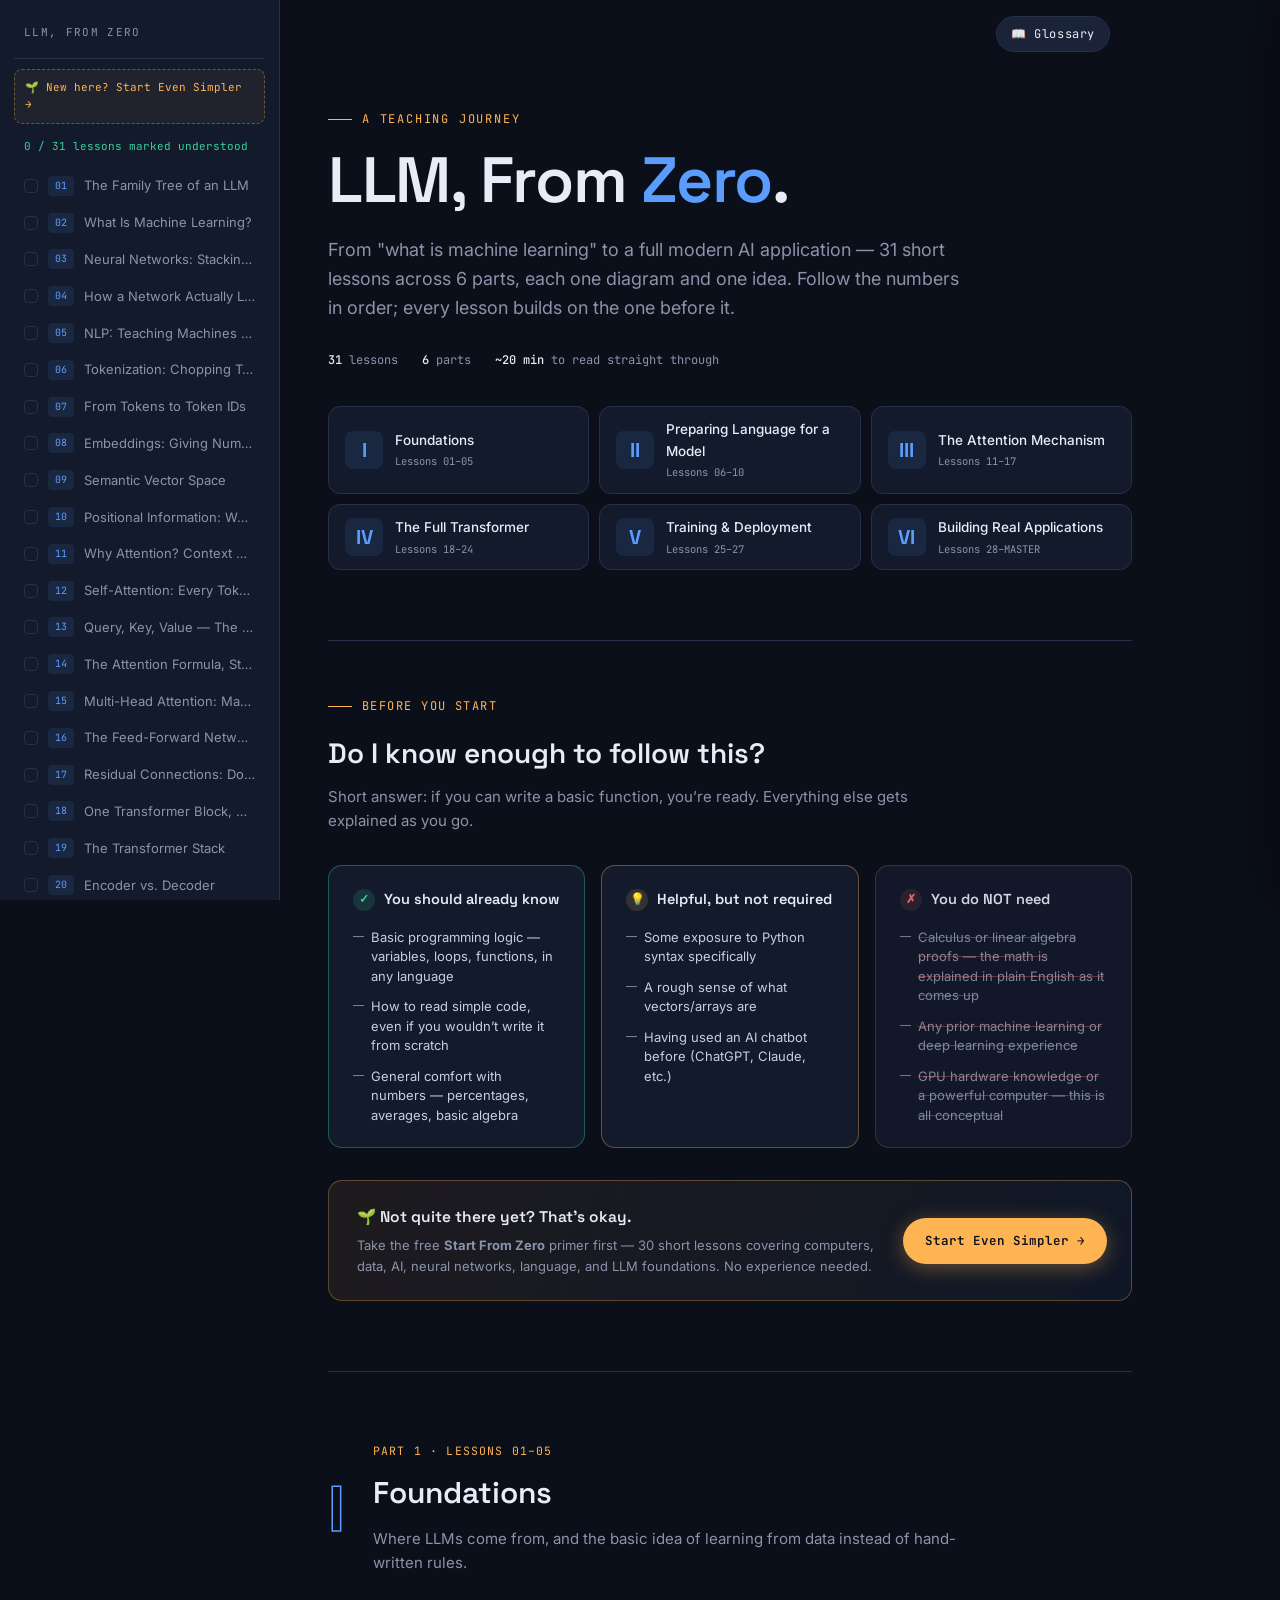
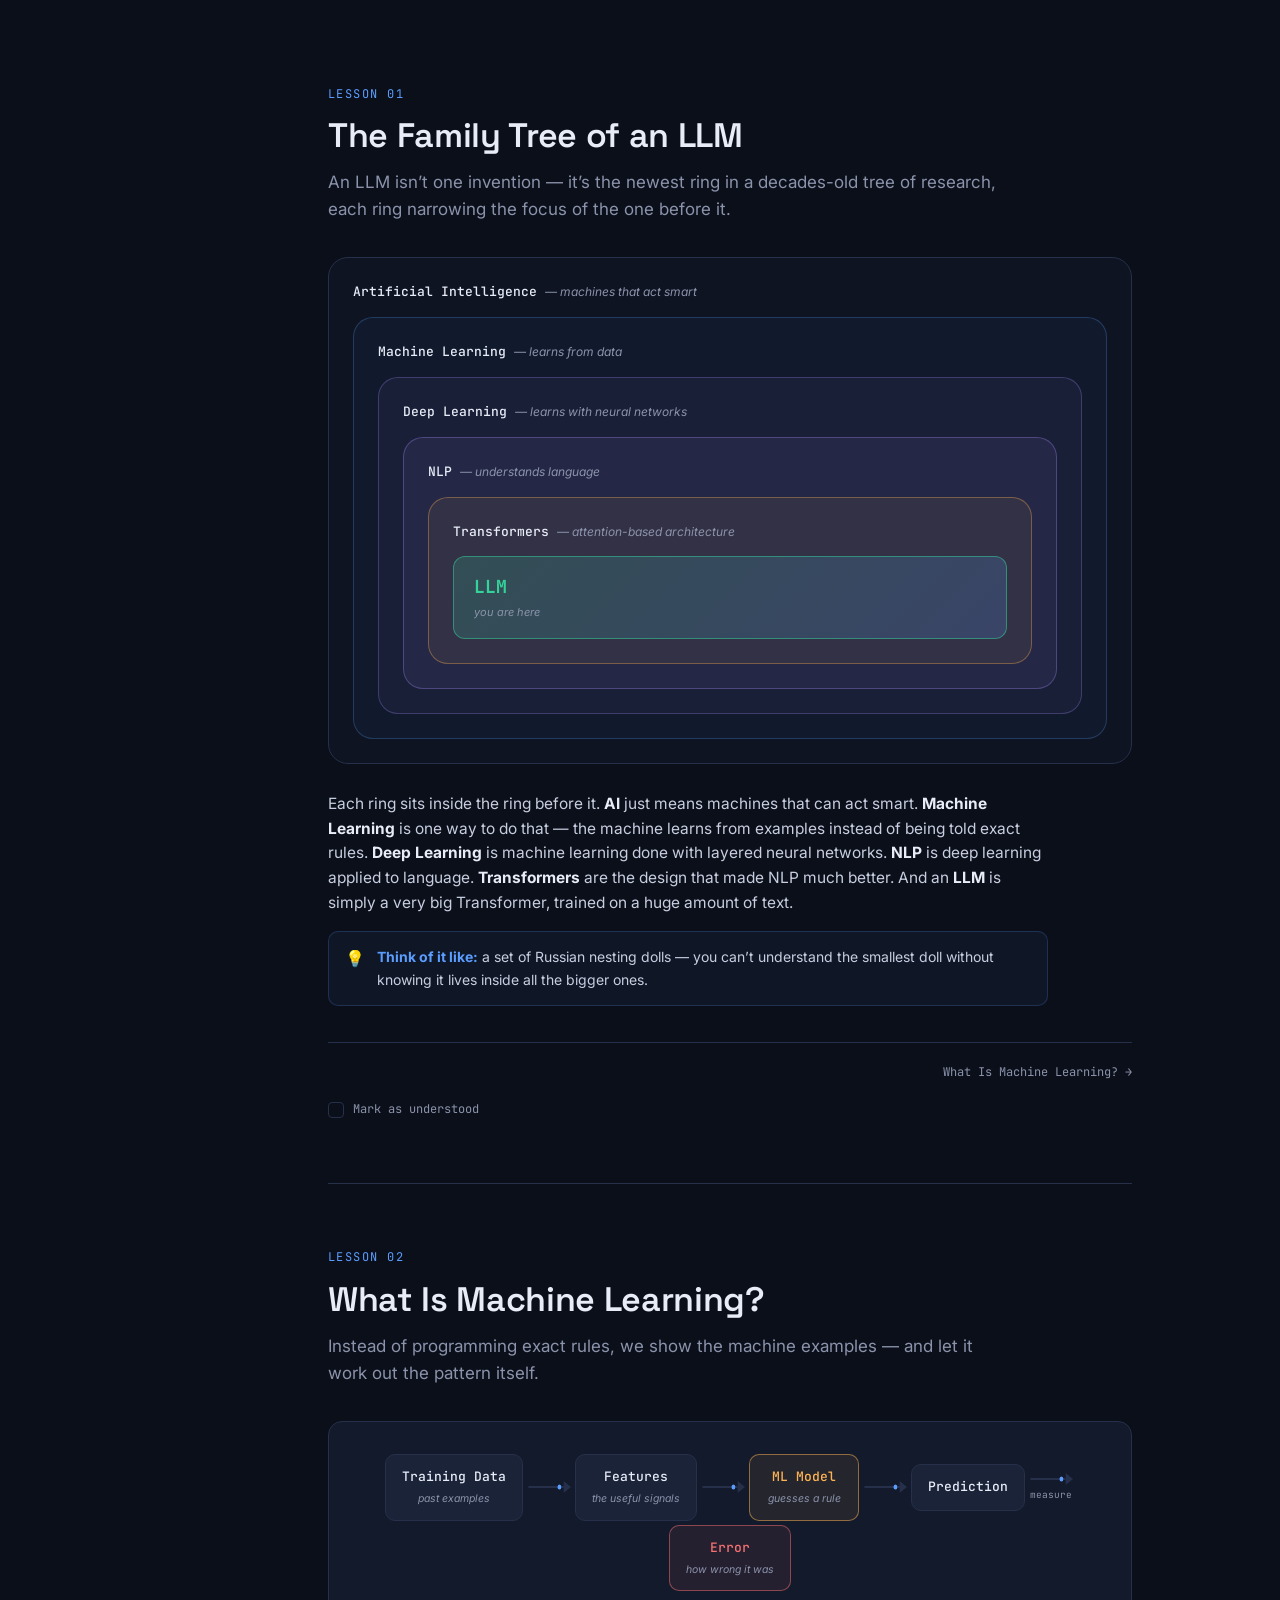
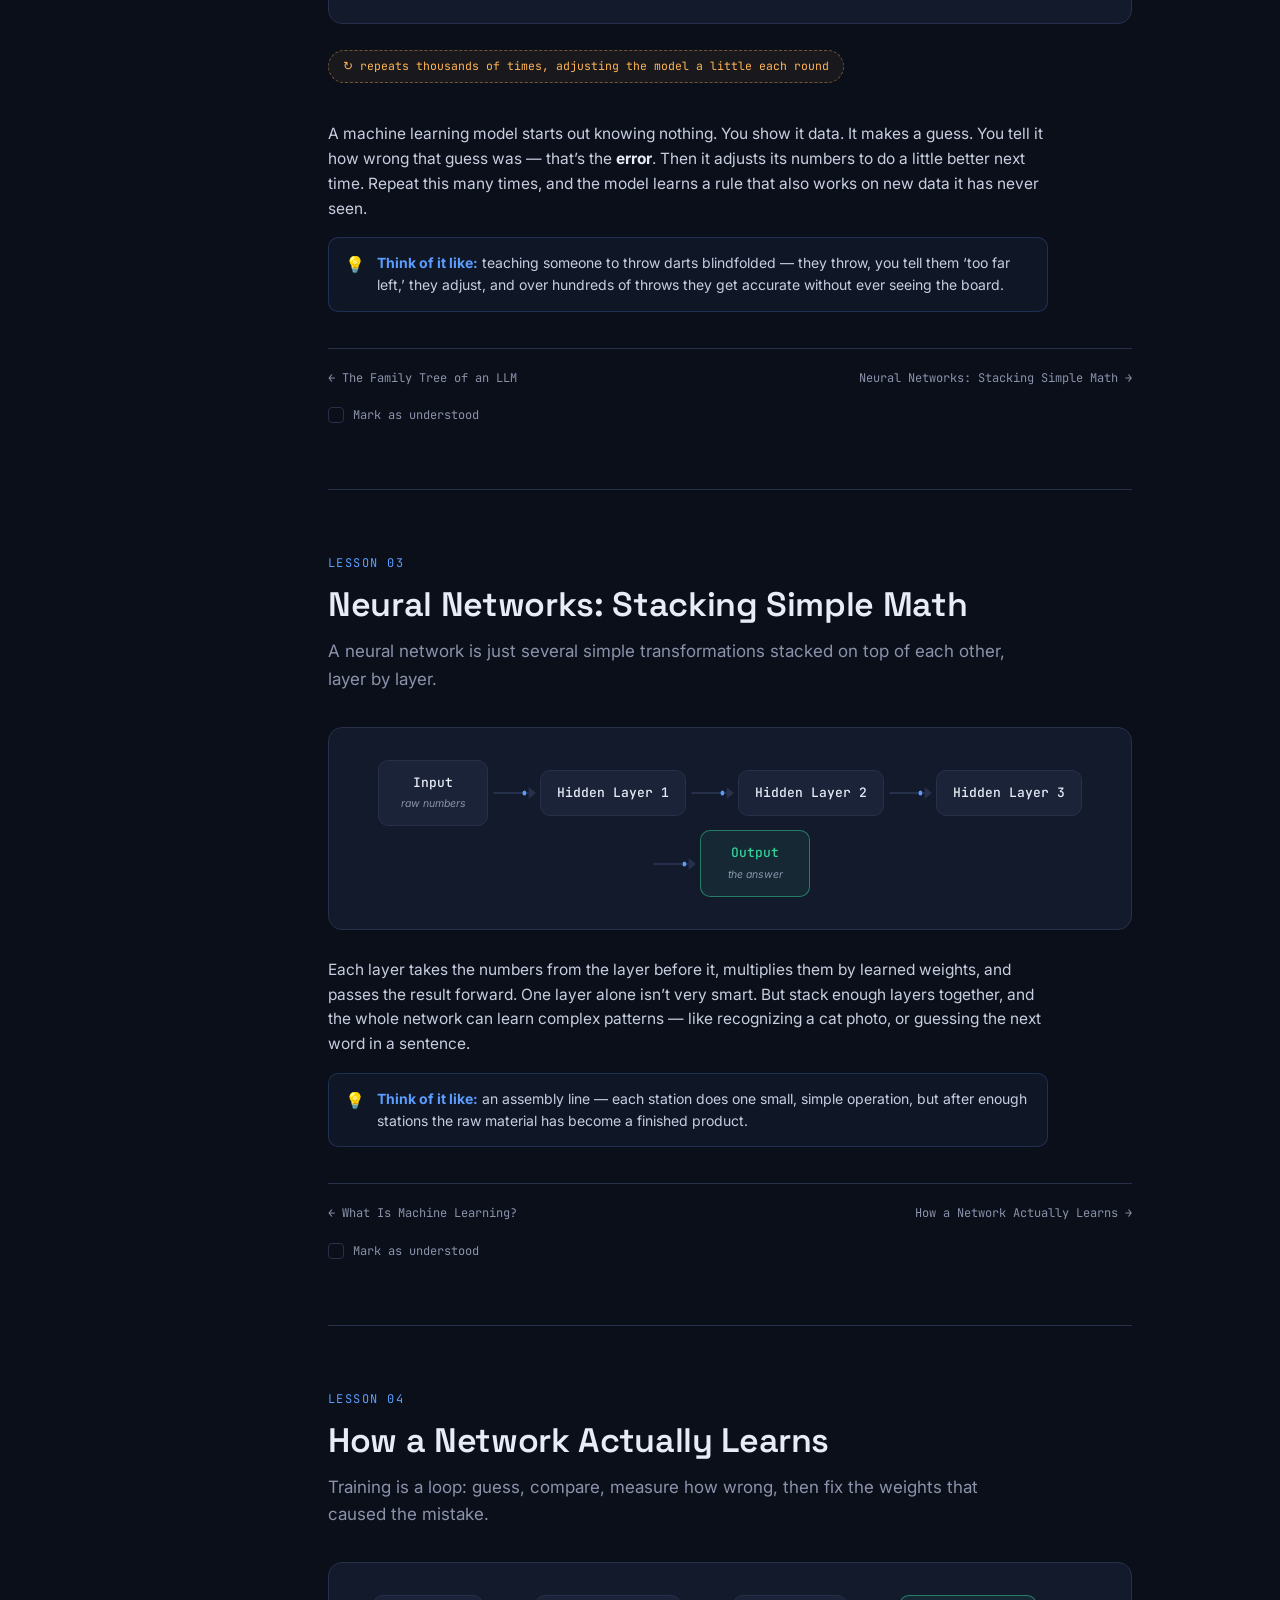
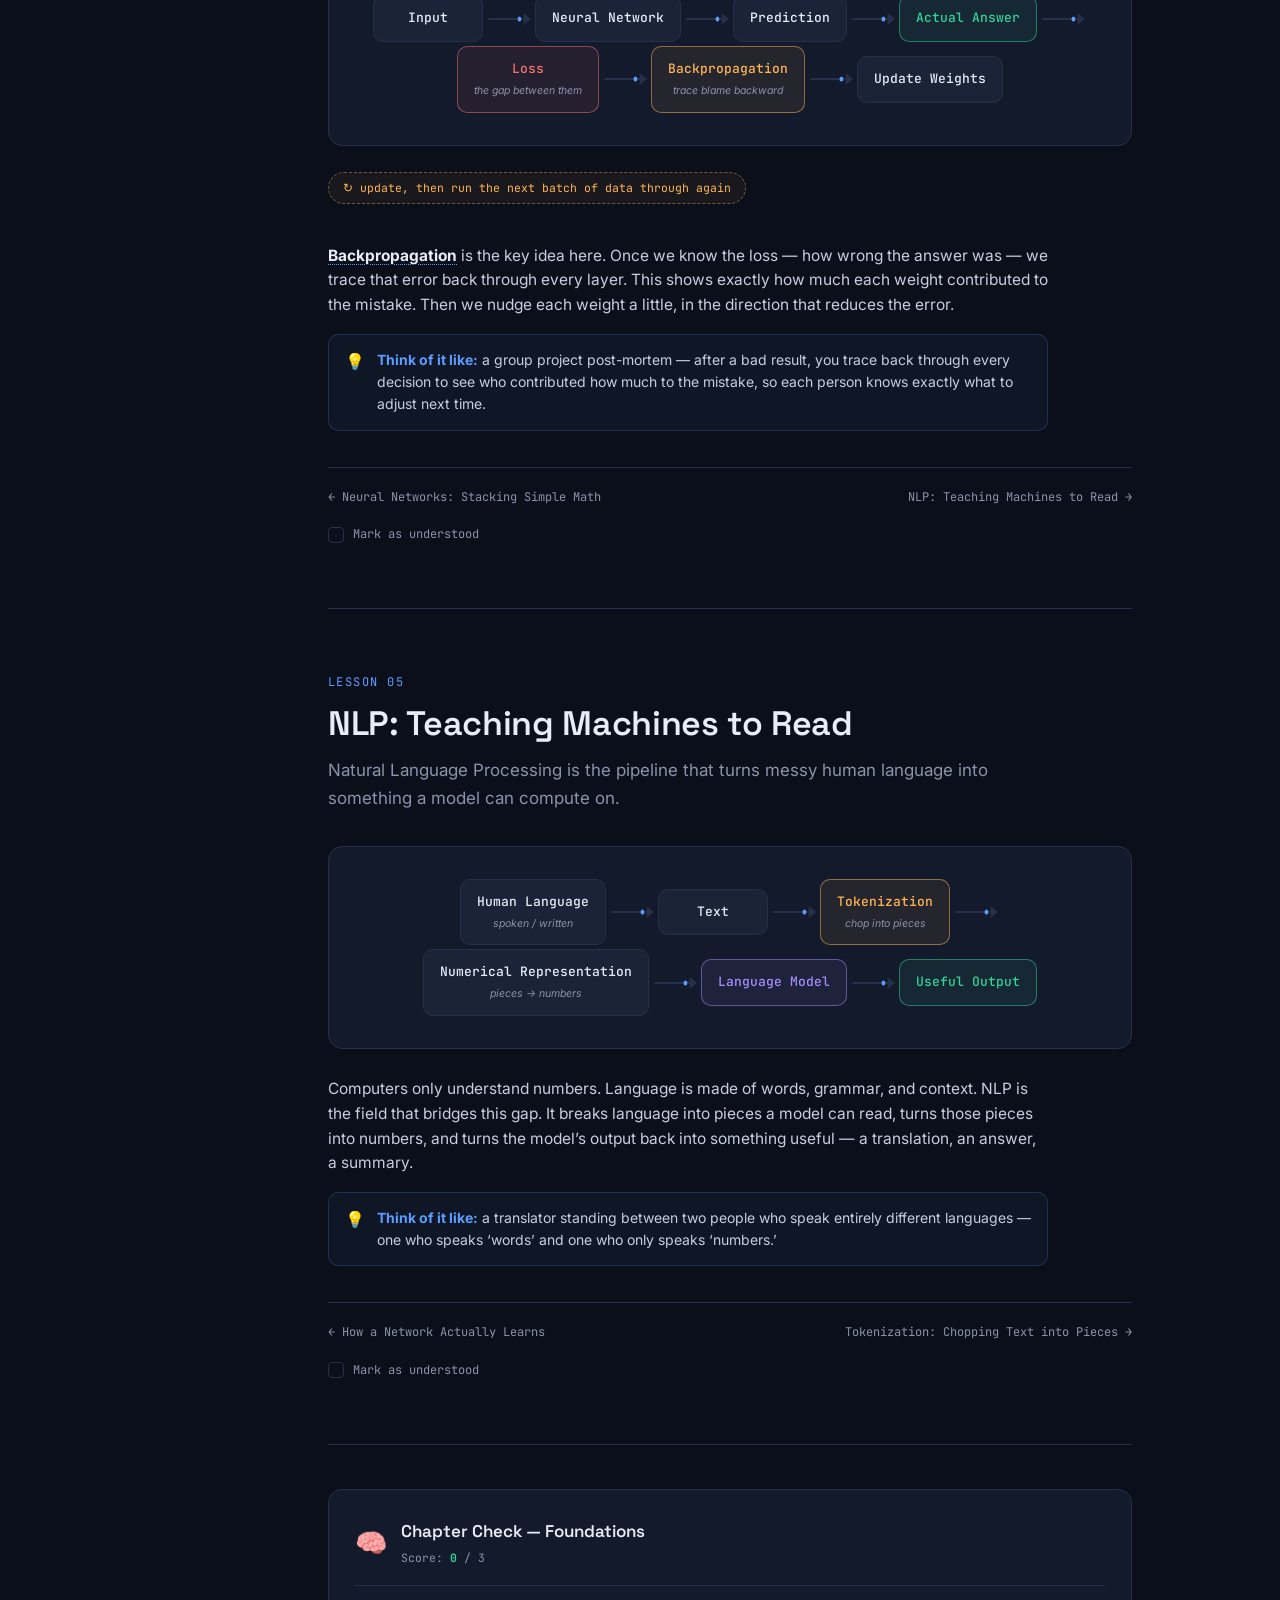
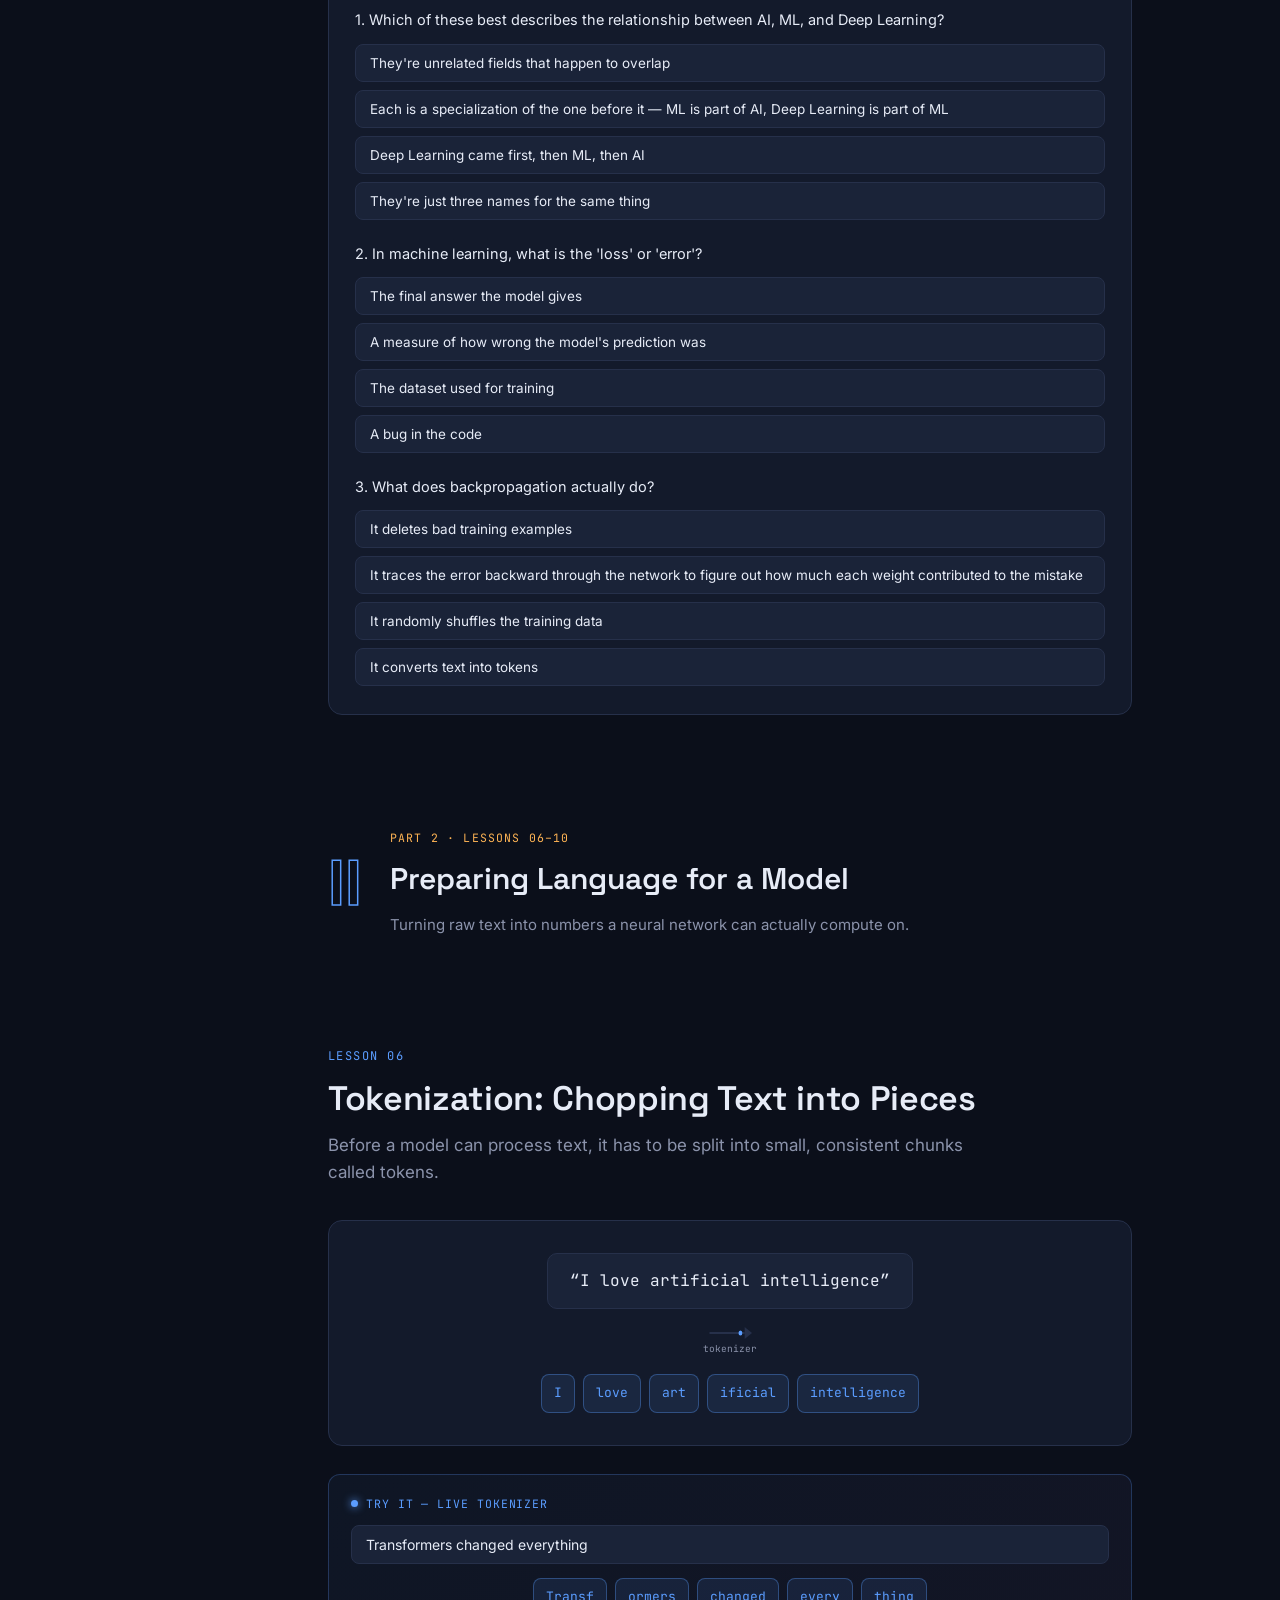
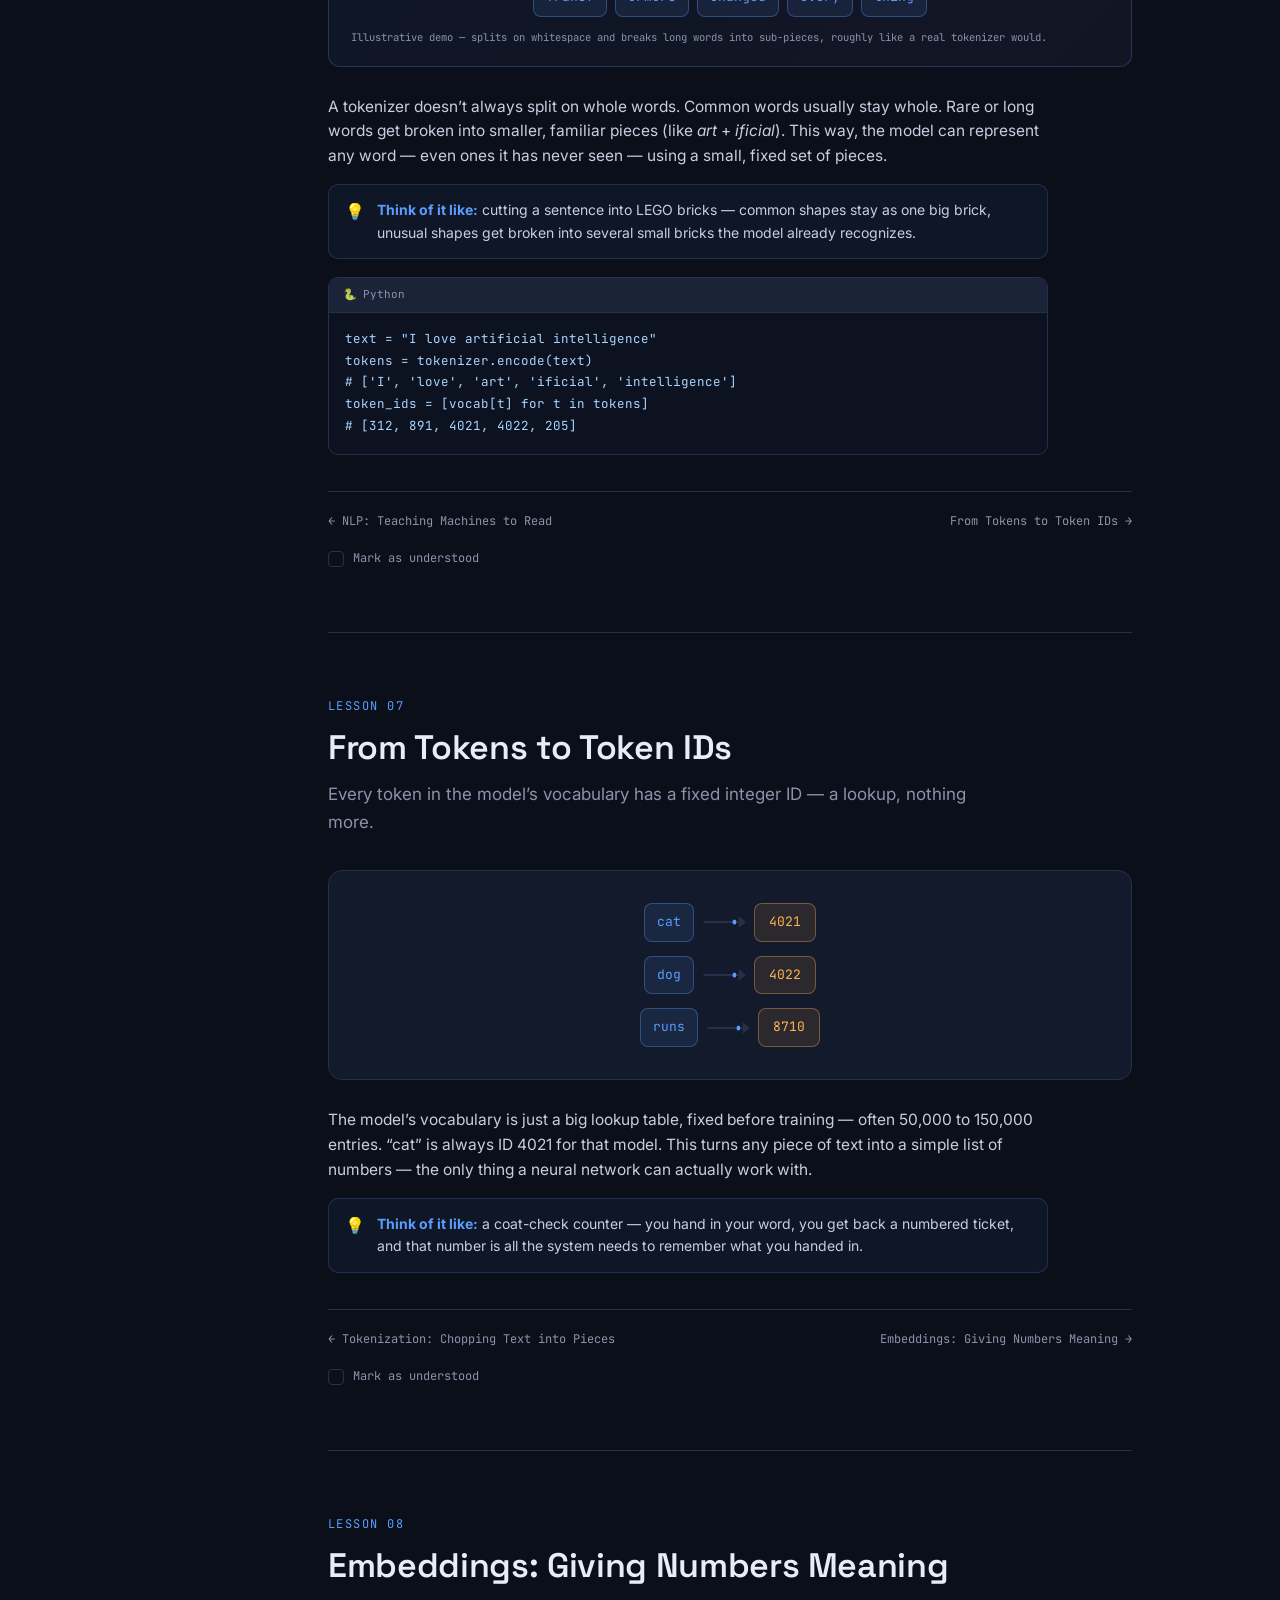
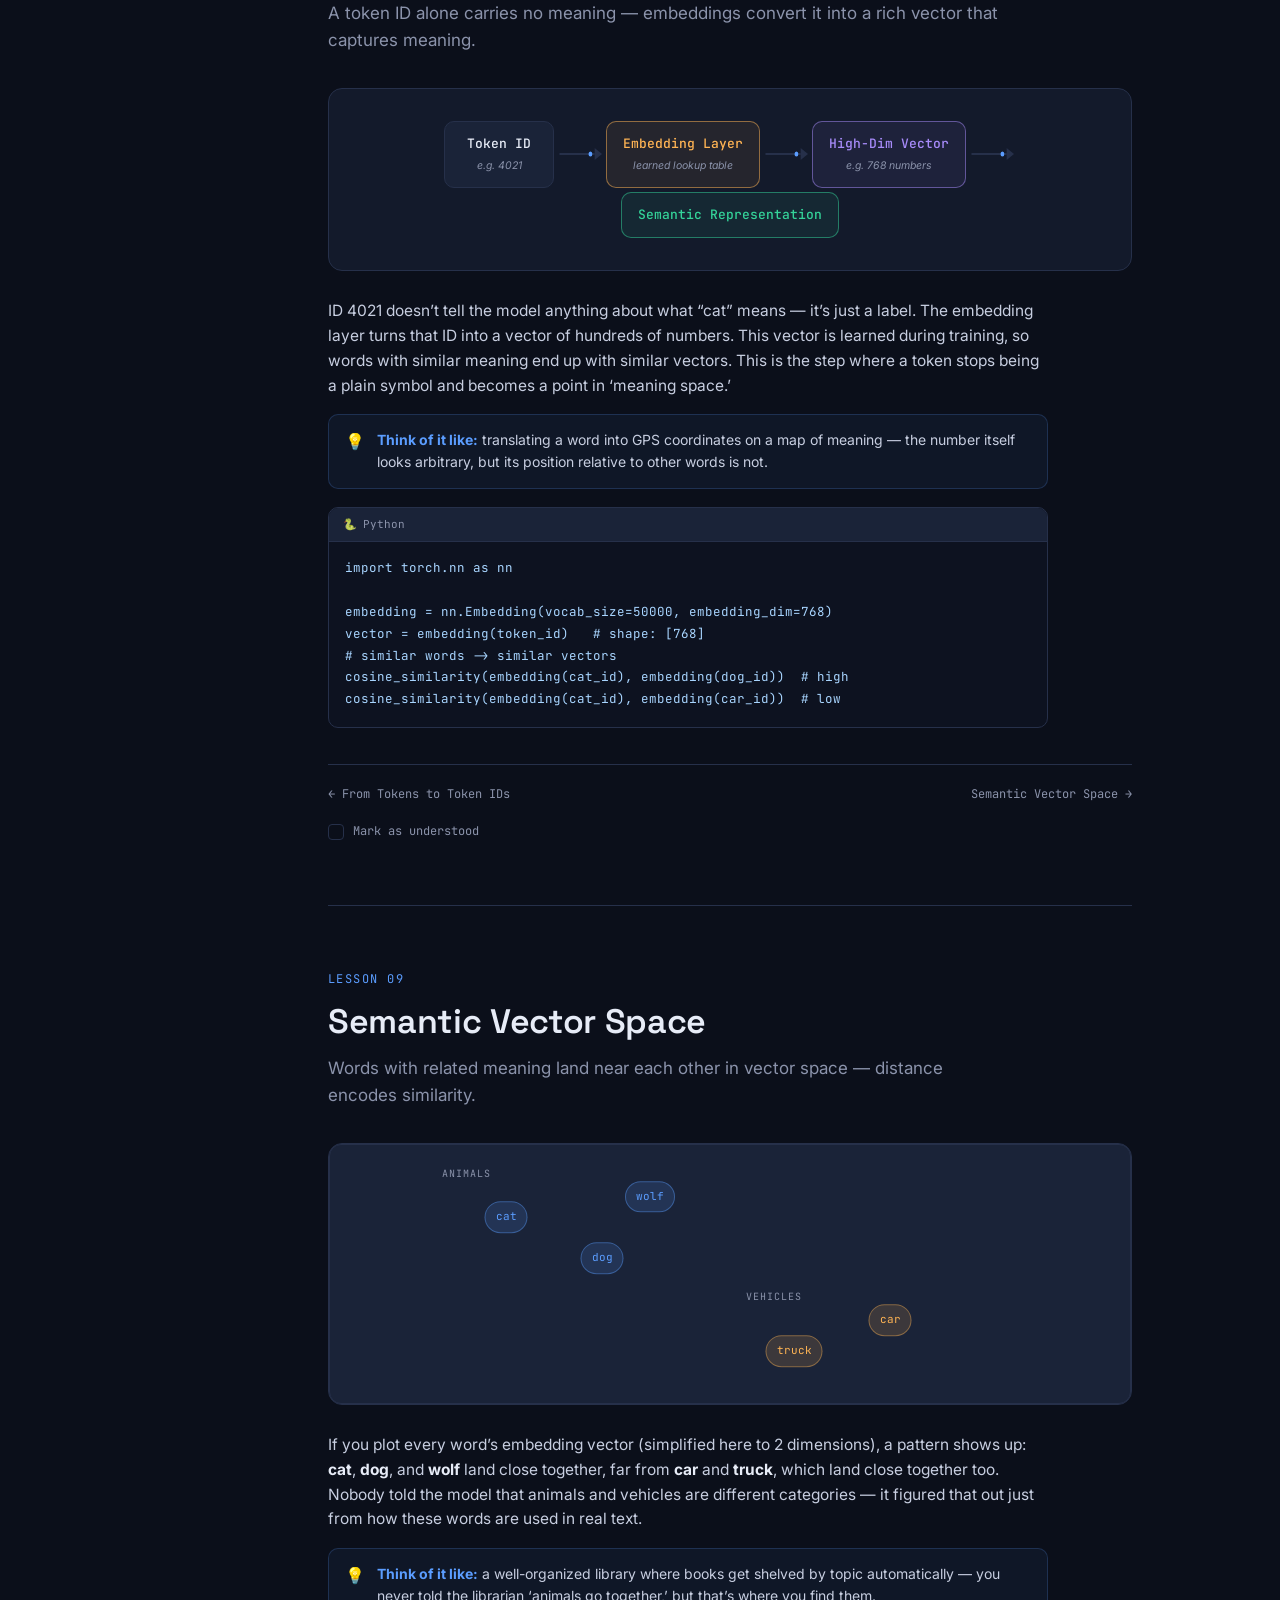
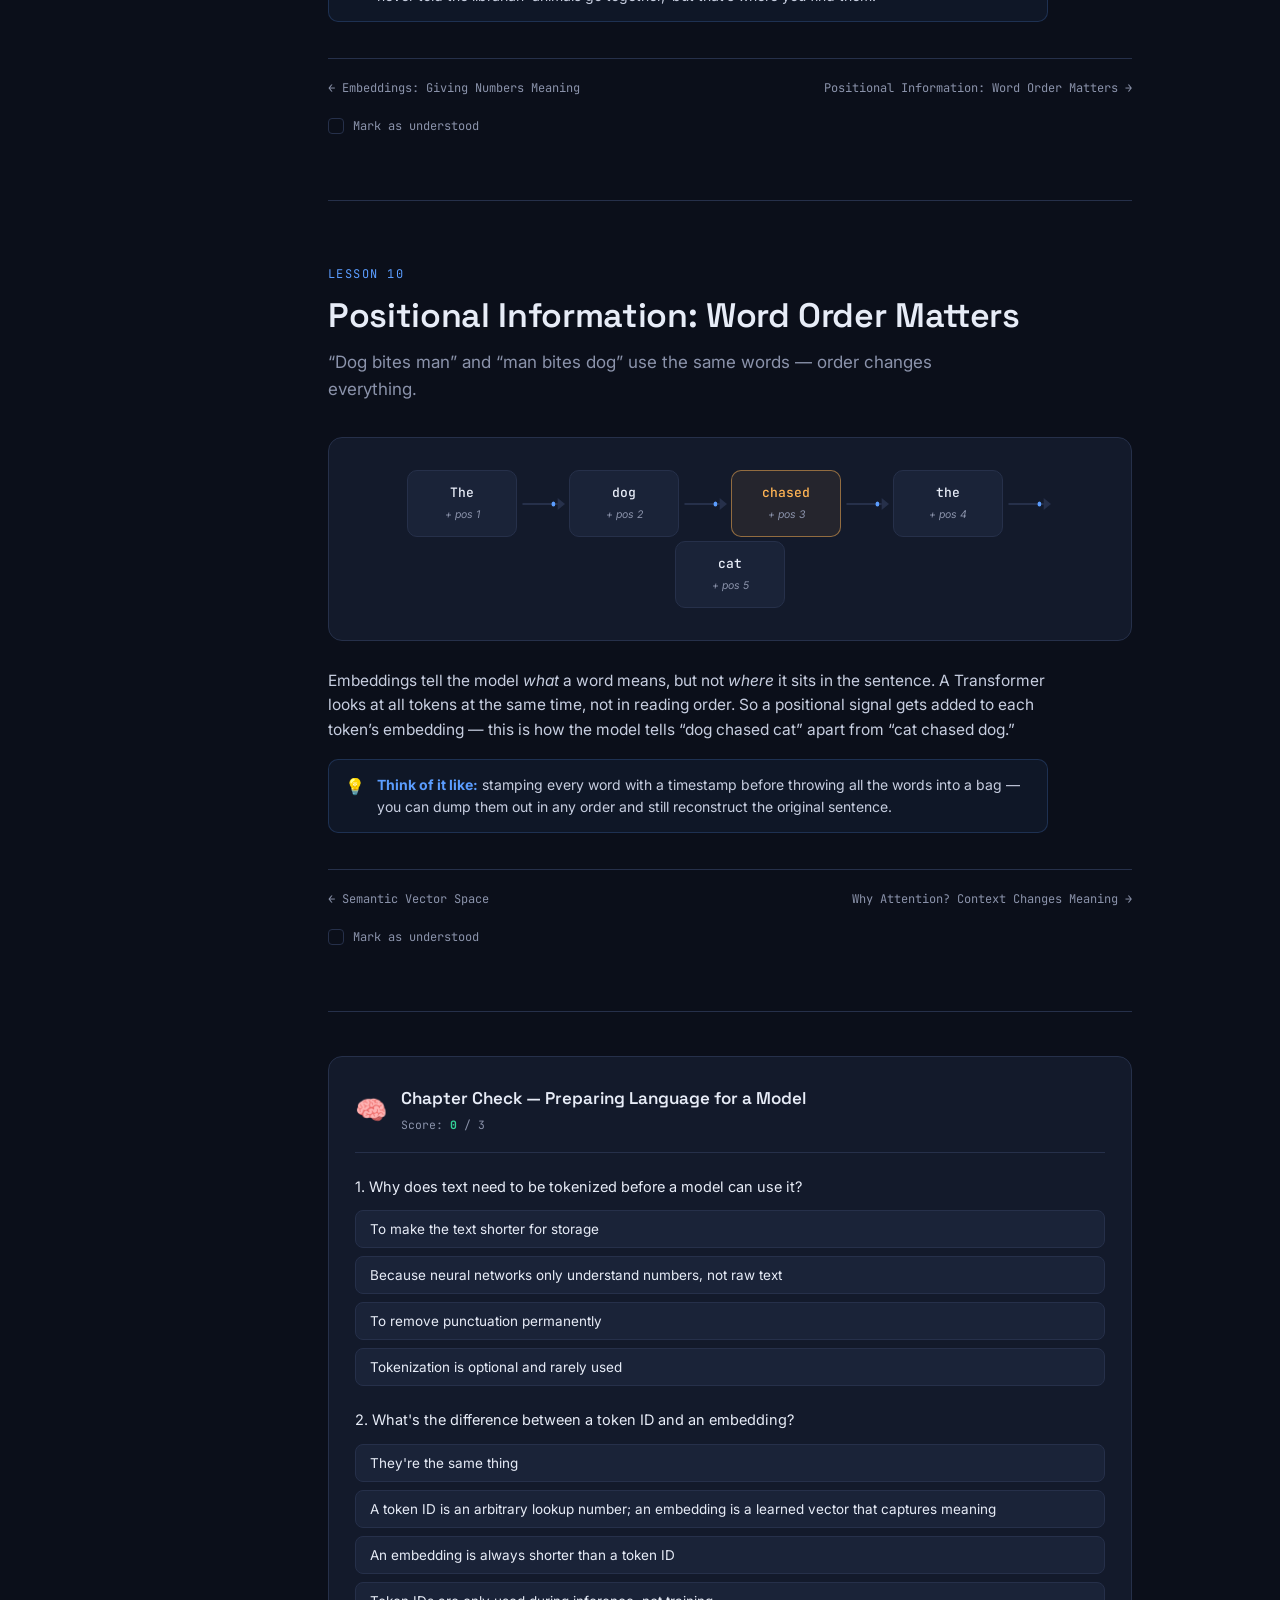
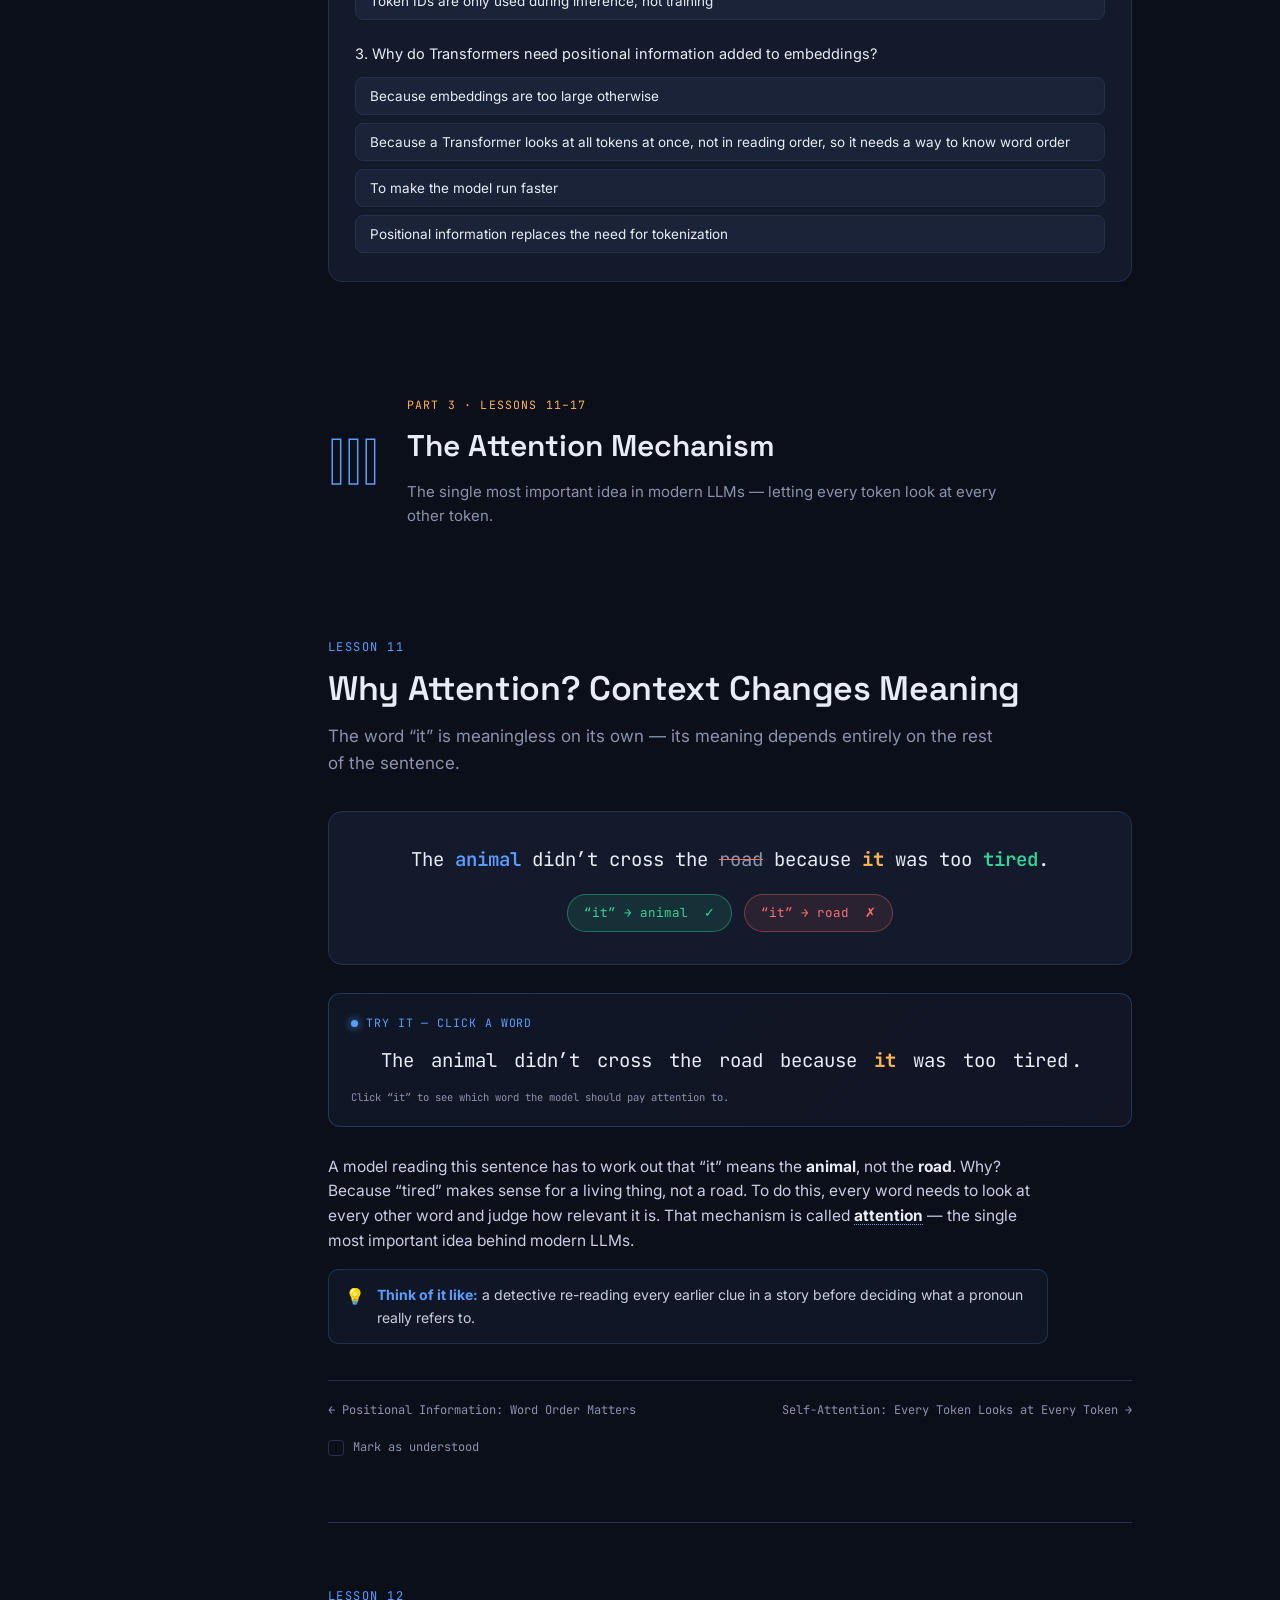
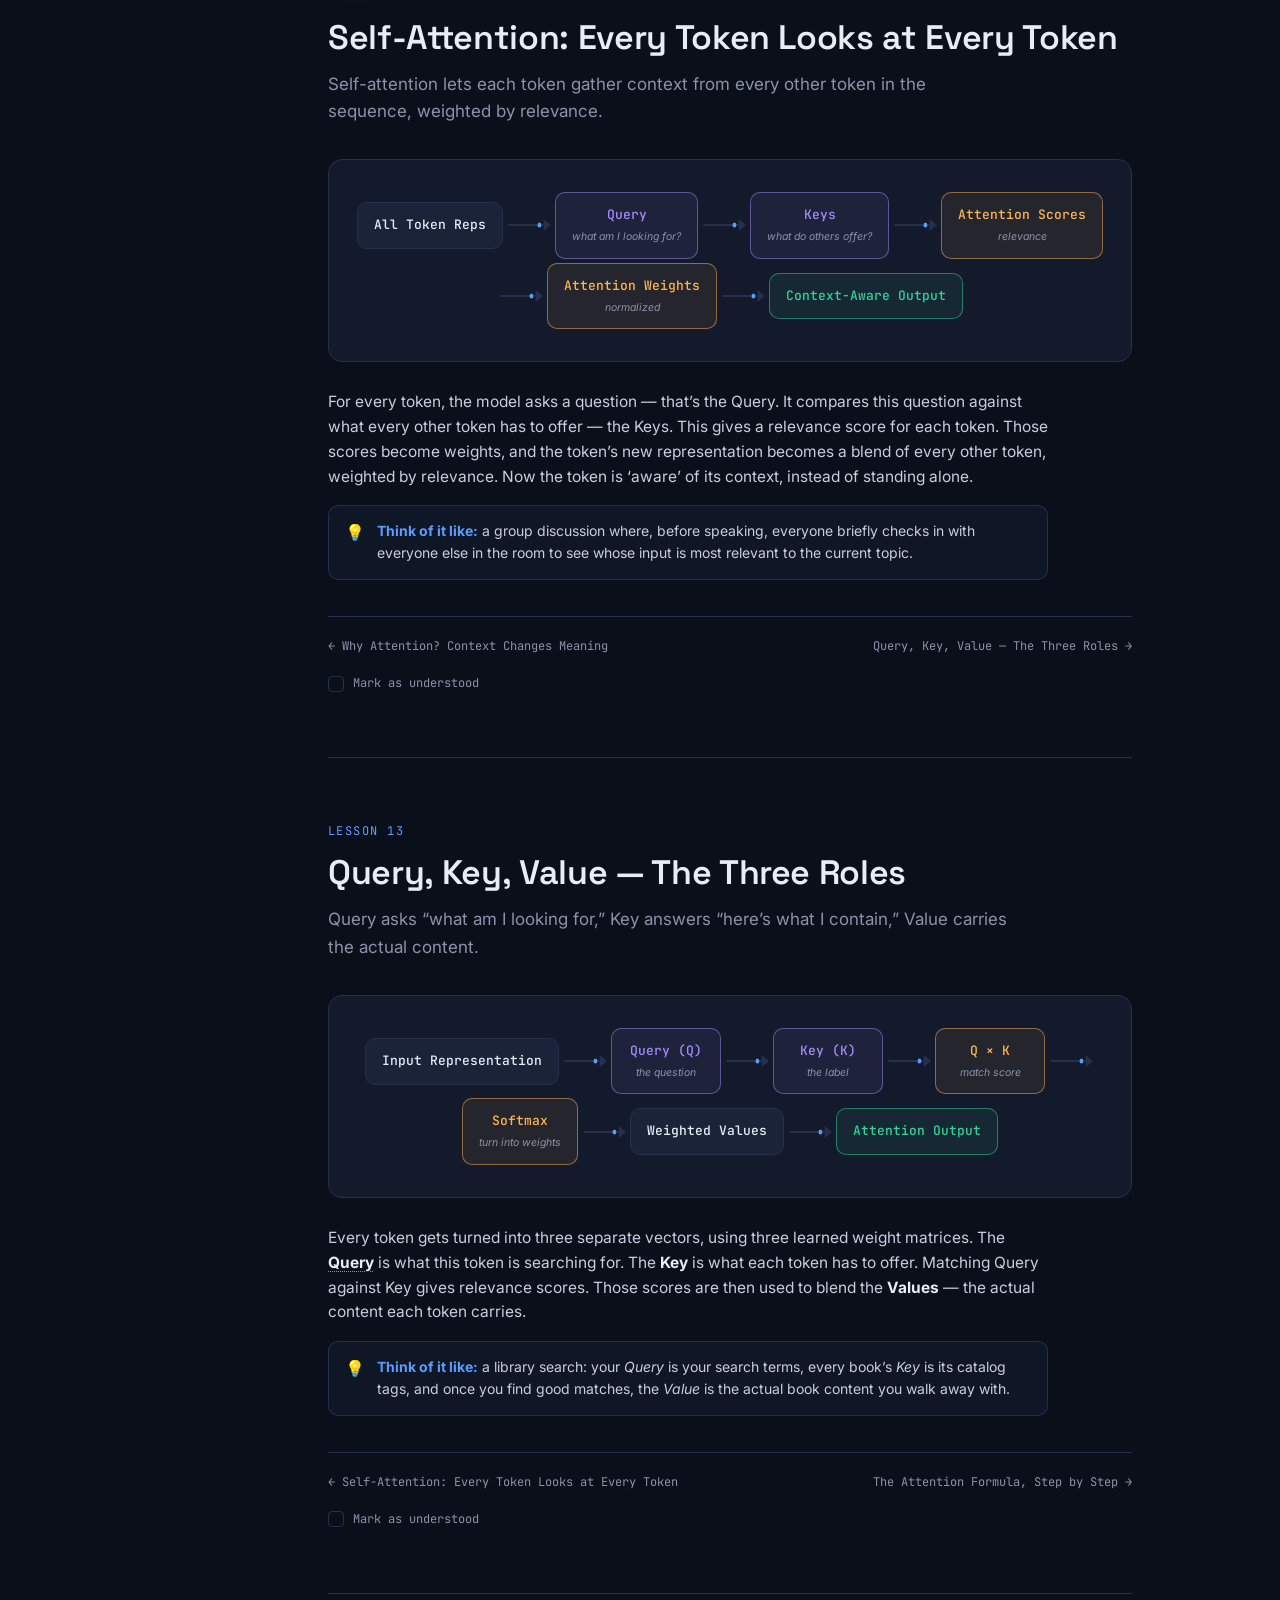
==== commit 8e402673: "Add Start From Zero beginner learning page." ====
--- a/index.html
+++ b/index.html
@@ -19,6 +19,7 @@
 <button id="glossarytoggle">&#128214; Glossary</button>
 <nav id="navrail">
   <div class="navrail-title">LLM, From Zero</div>
+  <a href="start-from-zero.html" class="navrail-crosslink">&#127793; New here? Start Even Simpler &rarr;</a>
   <div class="progress-counter" id="progresscounter">0 / 31 lessons marked understood</div>
   <a href="#l01" class="nav-item" data-lesson="l01"><span class="nav-check"></span><span class="nav-num">01</span><span class="nav-title">The Family Tree of an LLM</span></a>
 <a href="#l02" class="nav-item" data-lesson="l02"><span class="nav-check"></span><span class="nav-num">02</span><span class="nav-title">What Is Machine Learning?</span></a>
@@ -814,6 +815,21 @@
           <div class="prereq-col-title"><span class="prereq-icon">&#10007;</span> You do NOT need</div>
           <ul class="prereq-list"><li>Calculus or linear algebra proofs &mdash; the math is explained in plain English as it comes up</li><li>Any prior machine learning or deep learning experience</li><li>GPU hardware knowledge or a powerful computer &mdash; this is all conceptual</li></ul>
         </div></div>
+      <div class="beginner-cta">
+        <div class="beginner-cta-title">
+            🌱 Not quite there yet? That’s okay.
+        </div>
+
+        <div class="beginner-cta-sub">
+            Take the free <strong>Start From Zero</strong> primer first —
+            30 short lessons covering computers, data, AI, neural networks,
+            language, and LLM foundations. No experience needed.
+        </div>
+
+        <a href="start-from-zero.html" class="beginner-cta-btn">
+            Start Even Simpler →
+        </a>
+    </div>
     </section>
     
 
--- a/css/styles.css
+++ b/css/styles.css
@@ -394,6 +394,32 @@
 .attn-word.attn-miss{background:rgba(248,113,113,.15); color:var(--red); text-decoration:line-through;}
 .attn-pronoun{color:var(--amber); font-weight:700;}
 
+/* ---------- cross-page beginner link ---------- */
+.beginner-cta{
+  position:relative; margin-top:32px; padding:24px 226px 24px 28px; border-radius:14px;
+  background:linear-gradient(120deg,rgba(255,180,84,.08),rgba(91,157,255,.06));
+  border:1px solid rgba(255,180,84,.3);
+}
+.beginner-cta-text{flex:1; min-width:240px;}
+.beginner-cta-title{font-family:var(--display); font-size:15.5px; font-weight:600; margin-bottom:5px;}
+.beginner-cta-sub{font-size:13px; color:var(--text-dim);}
+
+/* pinned to the right-center of the box itself, not the viewport */
+.beginner-cta-btn{
+  position:absolute; right:24px; top:50%; transform:translateY(-50%);
+  font-family:var(--mono); font-size:12.5px; color:#0b0f1a; background:var(--amber); text-decoration:none;
+  padding:13px 22px; border-radius:24px; font-weight:600; white-space:nowrap;
+  box-shadow:0 4px 20px rgba(255,180,84,.35);
+  transition:transform .15s ease, box-shadow .15s ease;
+}
+.beginner-cta-btn:hover{transform:translateY(-50%) translateX(-4px); box-shadow:0 6px 26px rgba(255,180,84,.5);}
+.navrail-crosslink{
+  display:flex; align-items:center; gap:6px; font-family:var(--mono); font-size:11px; color:var(--amber);
+  text-decoration:none; padding:9px 10px; margin:0 0 14px; border:1px dashed rgba(255,180,84,.35);
+  border-radius:8px; background:rgba(255,180,84,.06);
+}
+.navrail-crosslink:hover{background:rgba(255,180,84,.12);}
+
 /* ---------- final quiz (distinct styling) ---------- */
 .final-quiz{
   margin:70px 0 50px; padding:38px 34px;
@@ -508,4 +534,9 @@
   #navtoggle{display:block;}
   main{margin-left:0; padding:0 20px 100px;}
   .hero{padding:90px 0 50px;}
-}
+  .beginner-cta{padding:22px 24px;}
+  .beginner-cta-btn{
+    position:static; display:inline-block; margin-top:16px; transform:none;
+  }
+  .beginner-cta-btn:hover{transform:translateY(-2px);}
+}
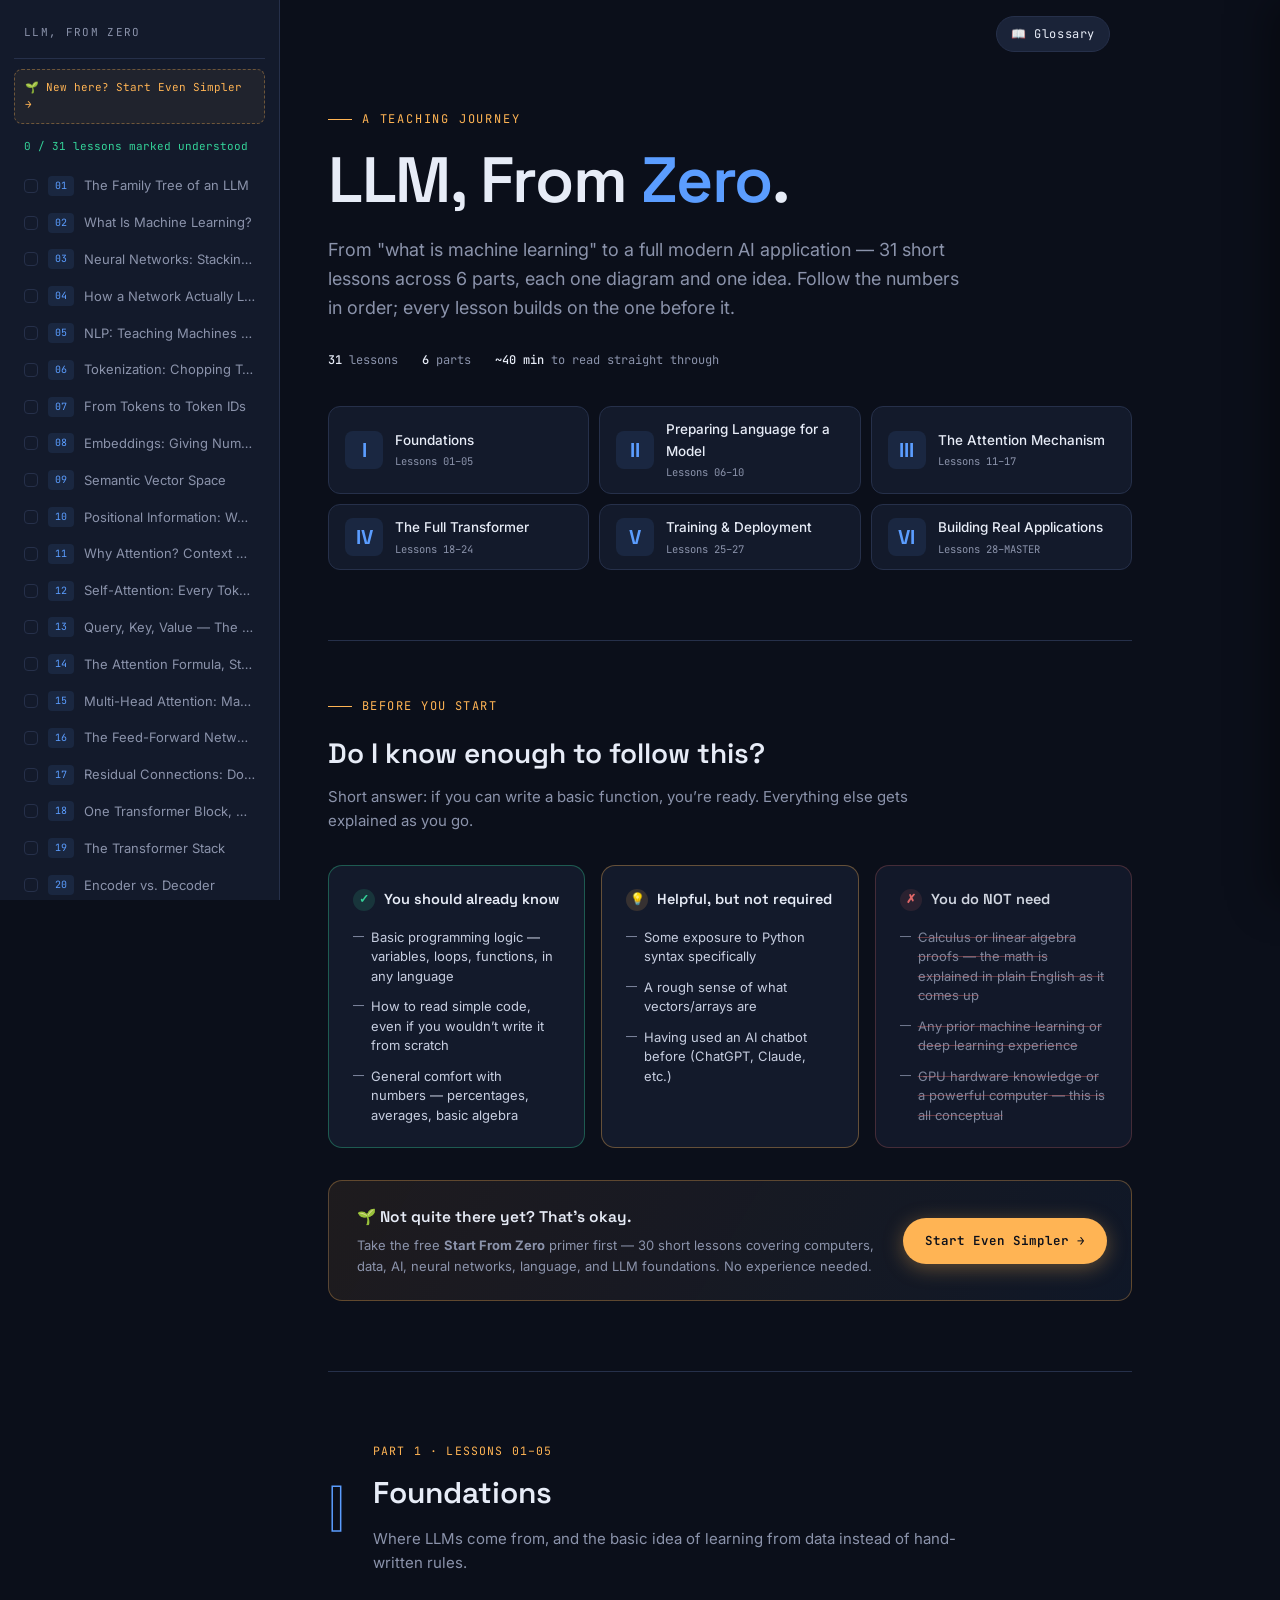
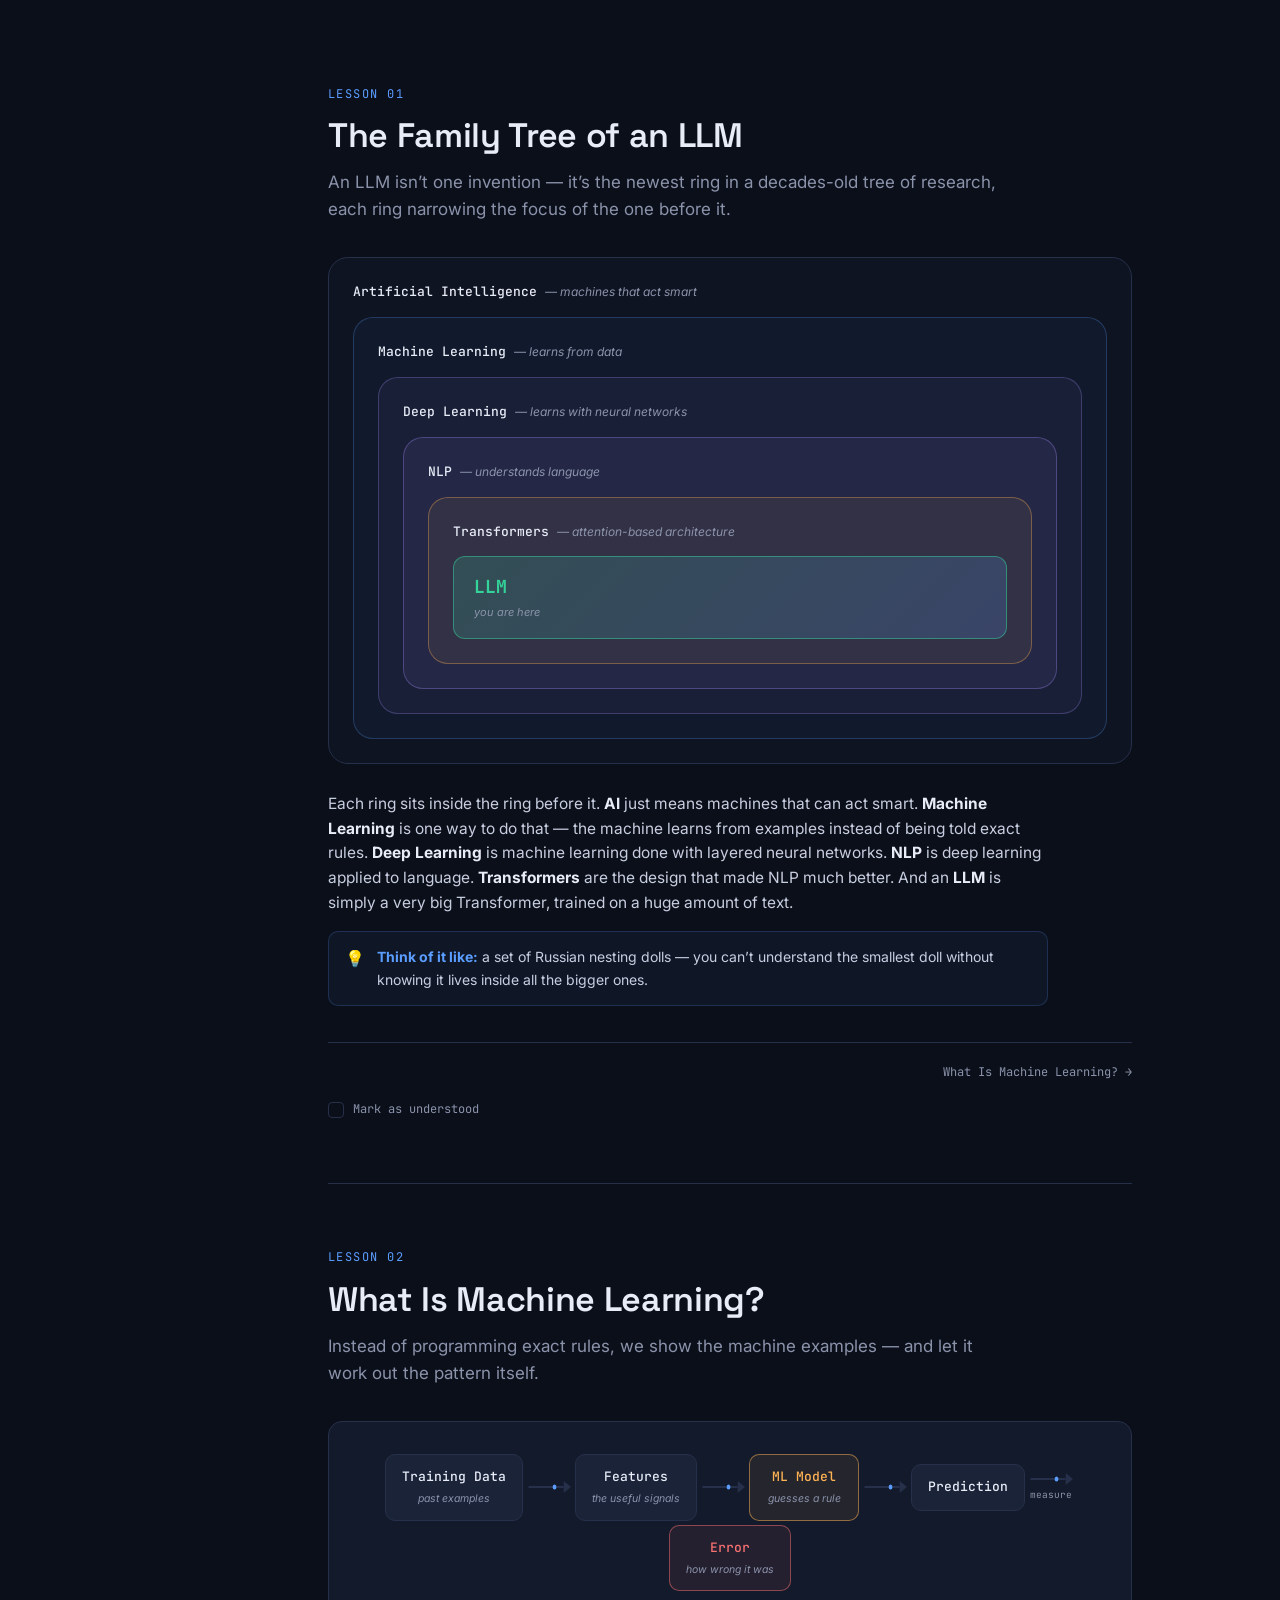
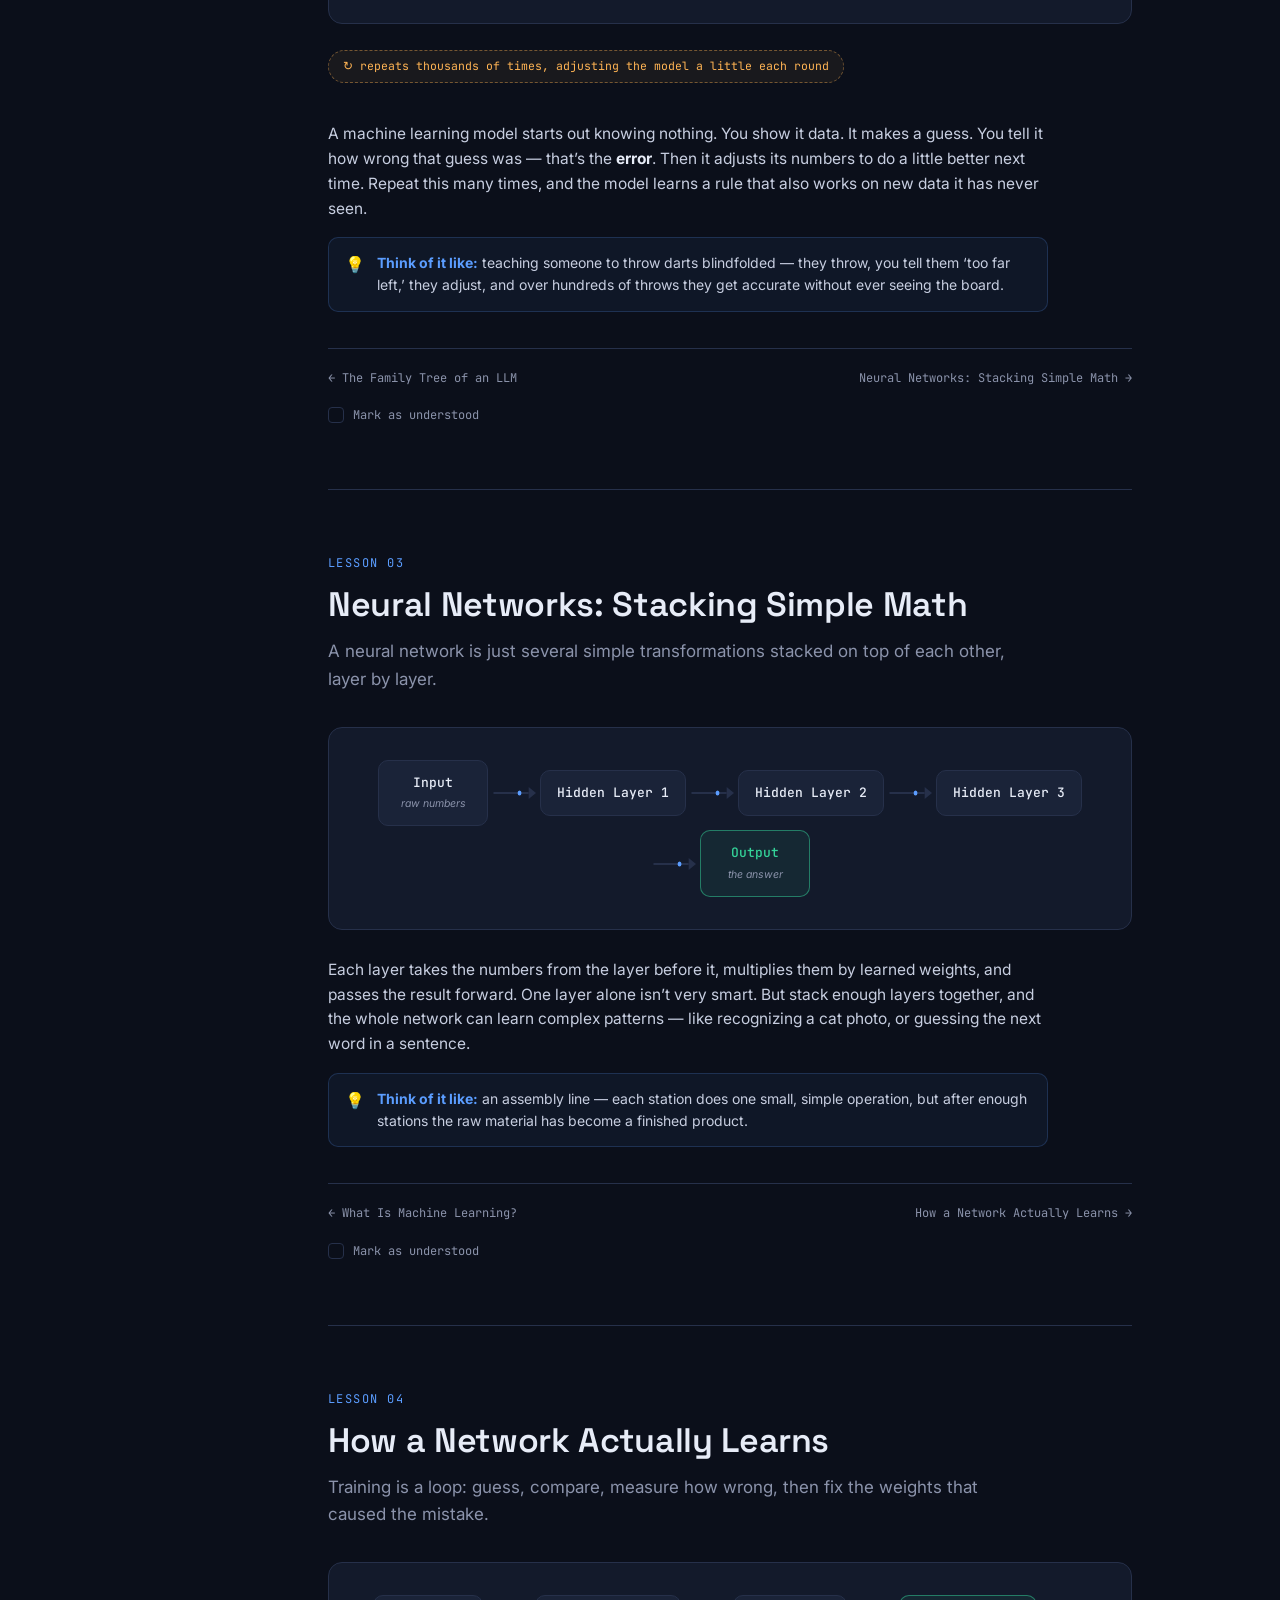
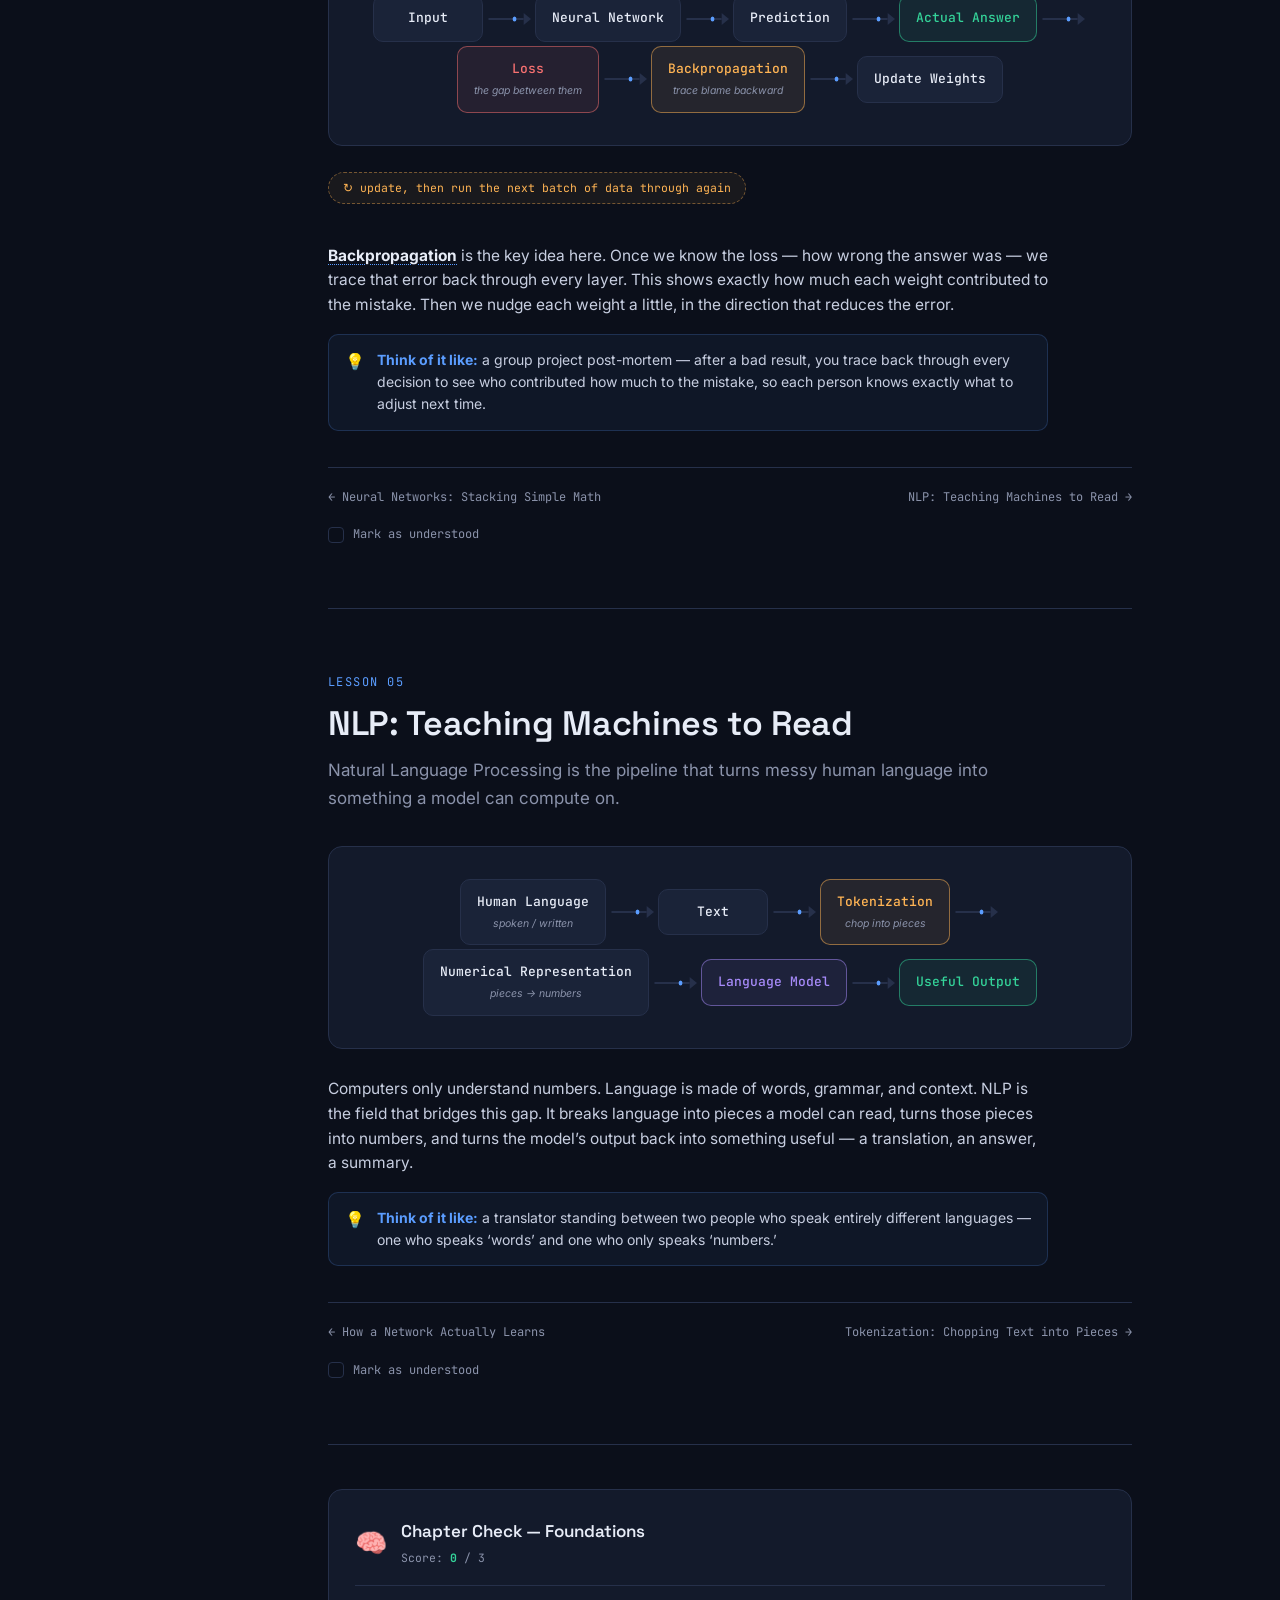
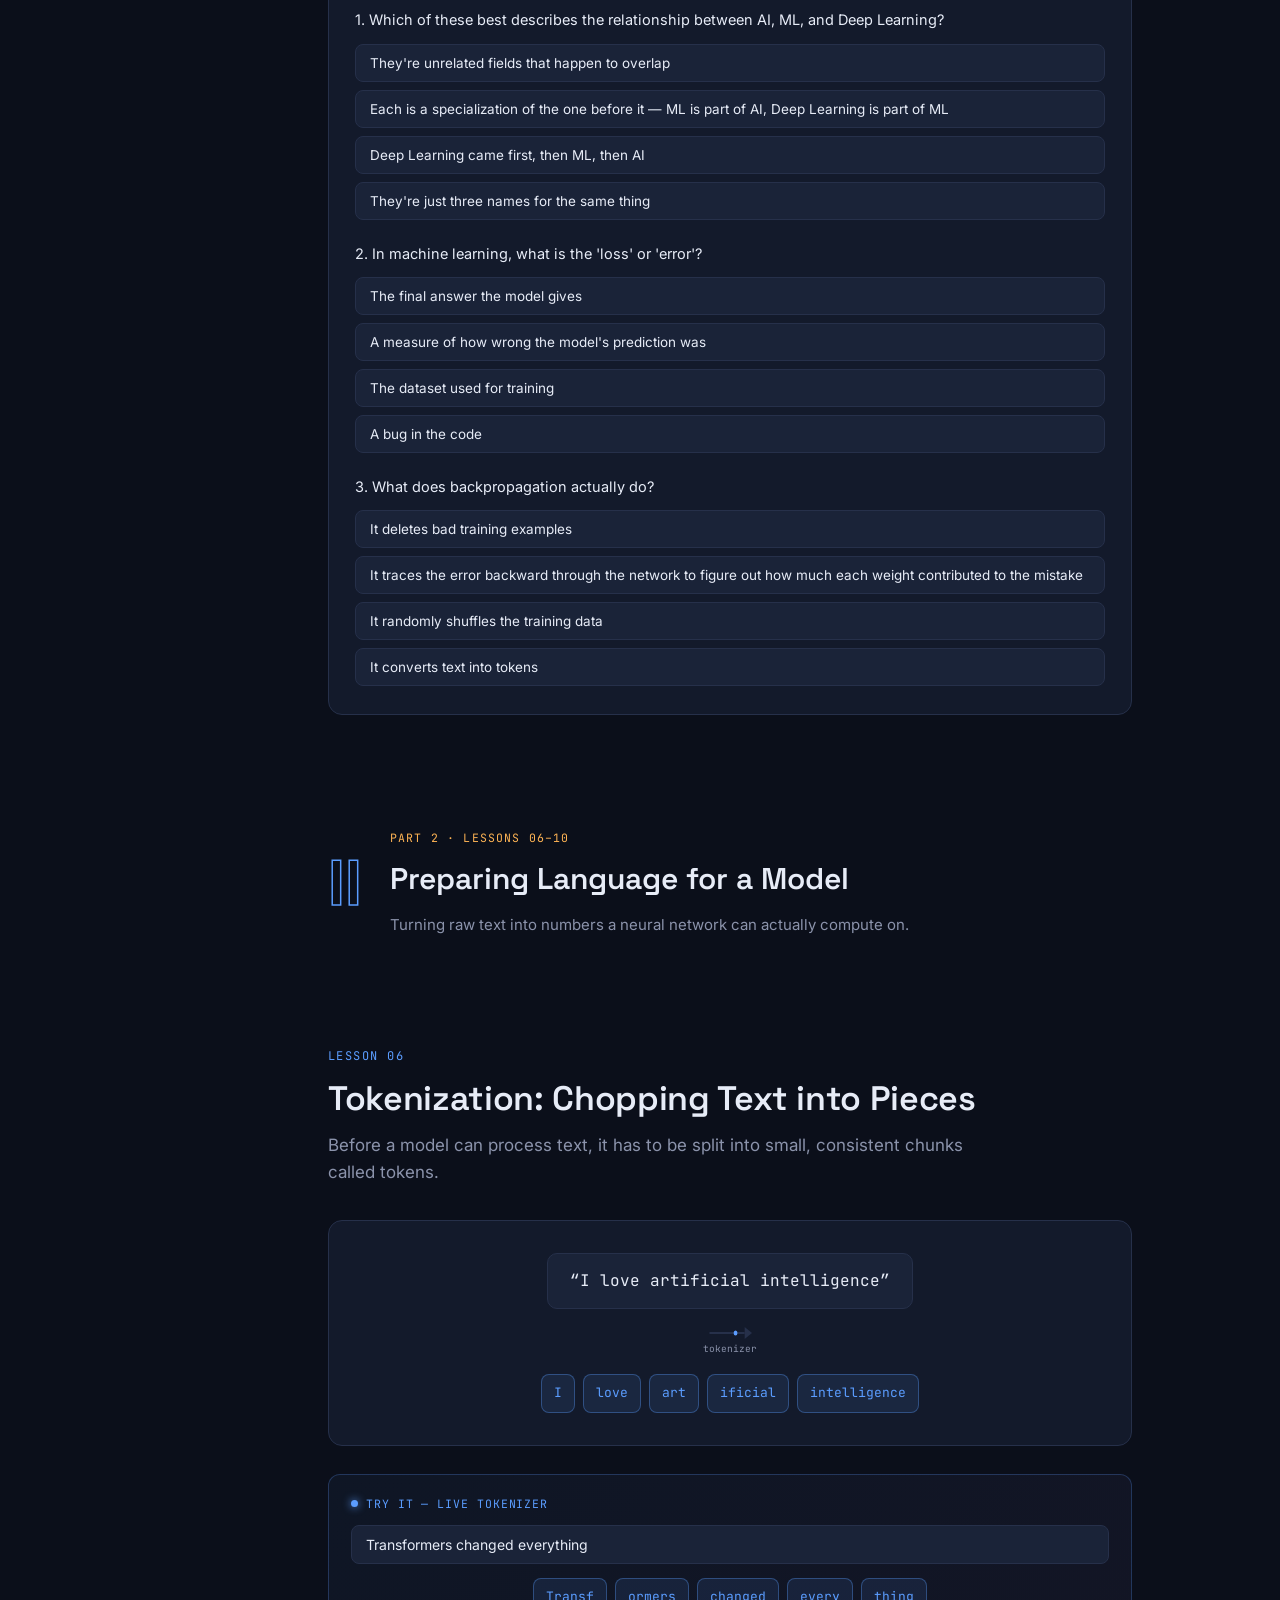
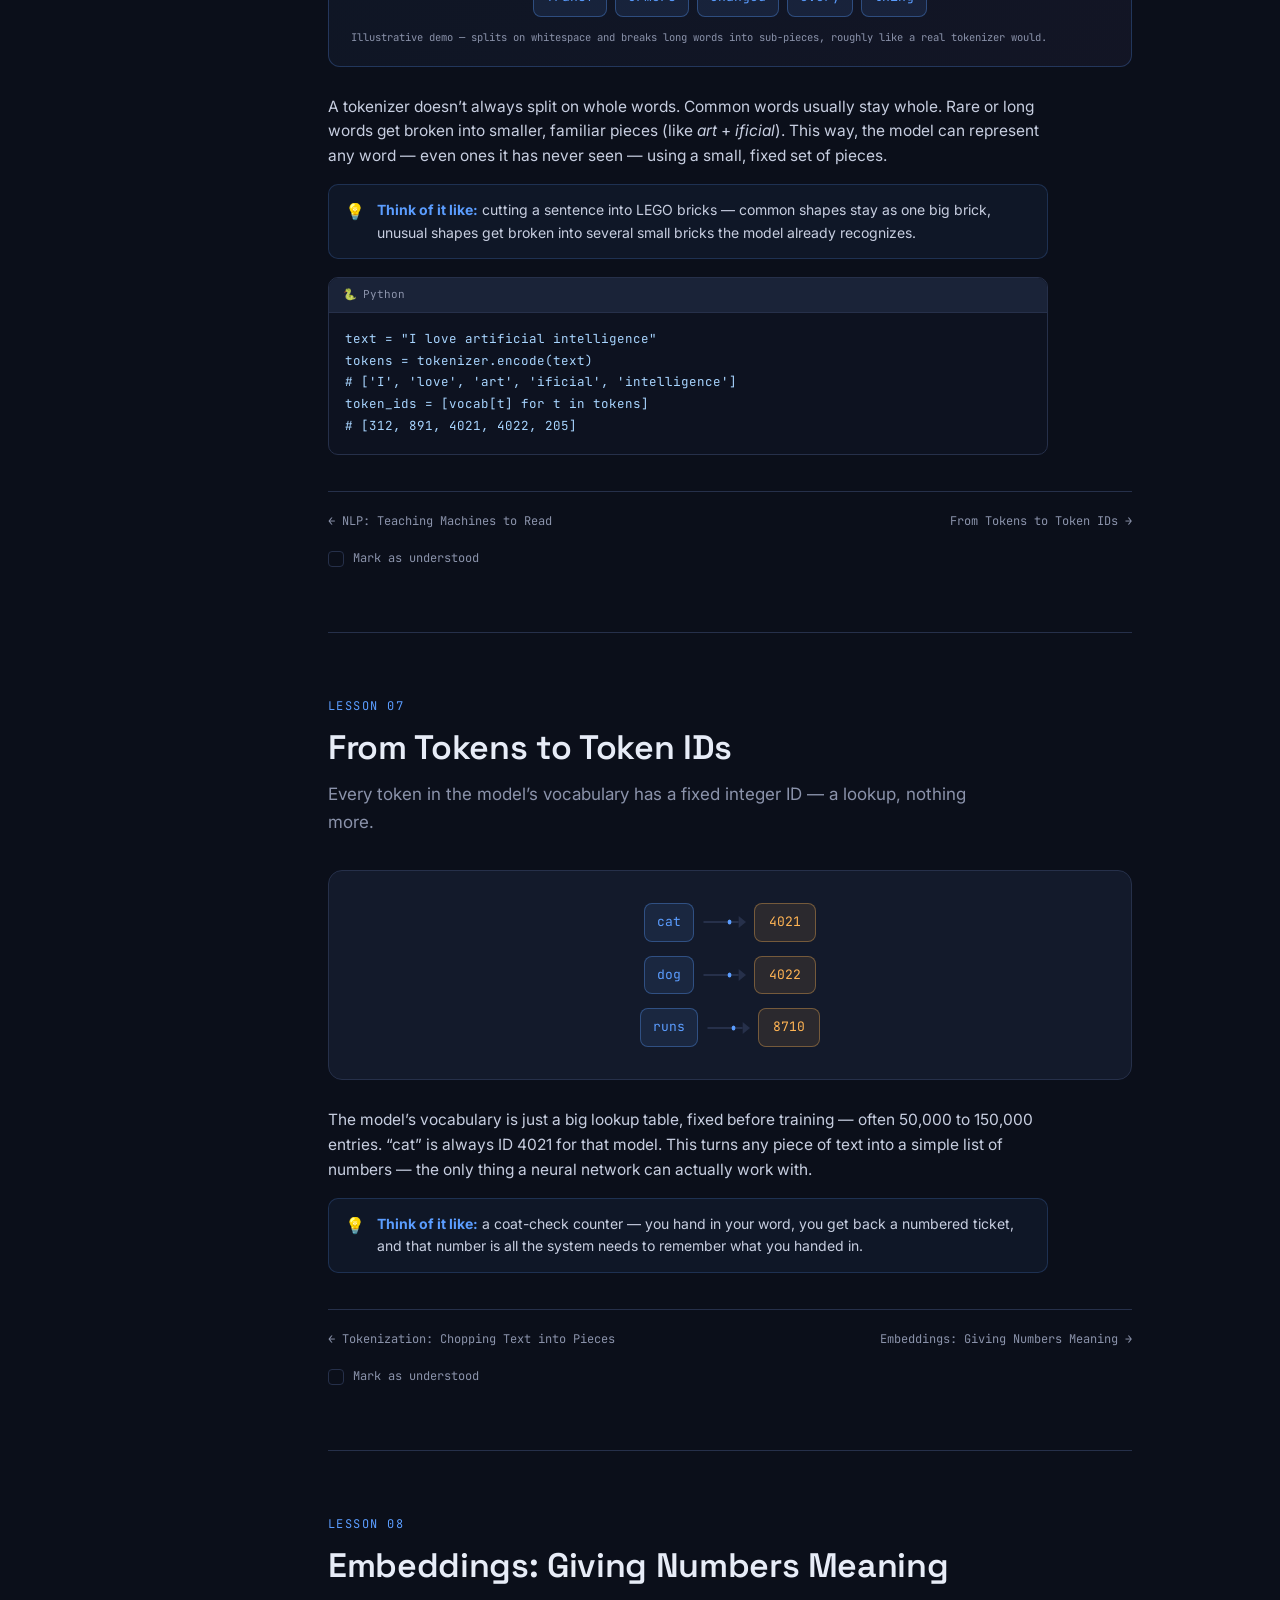
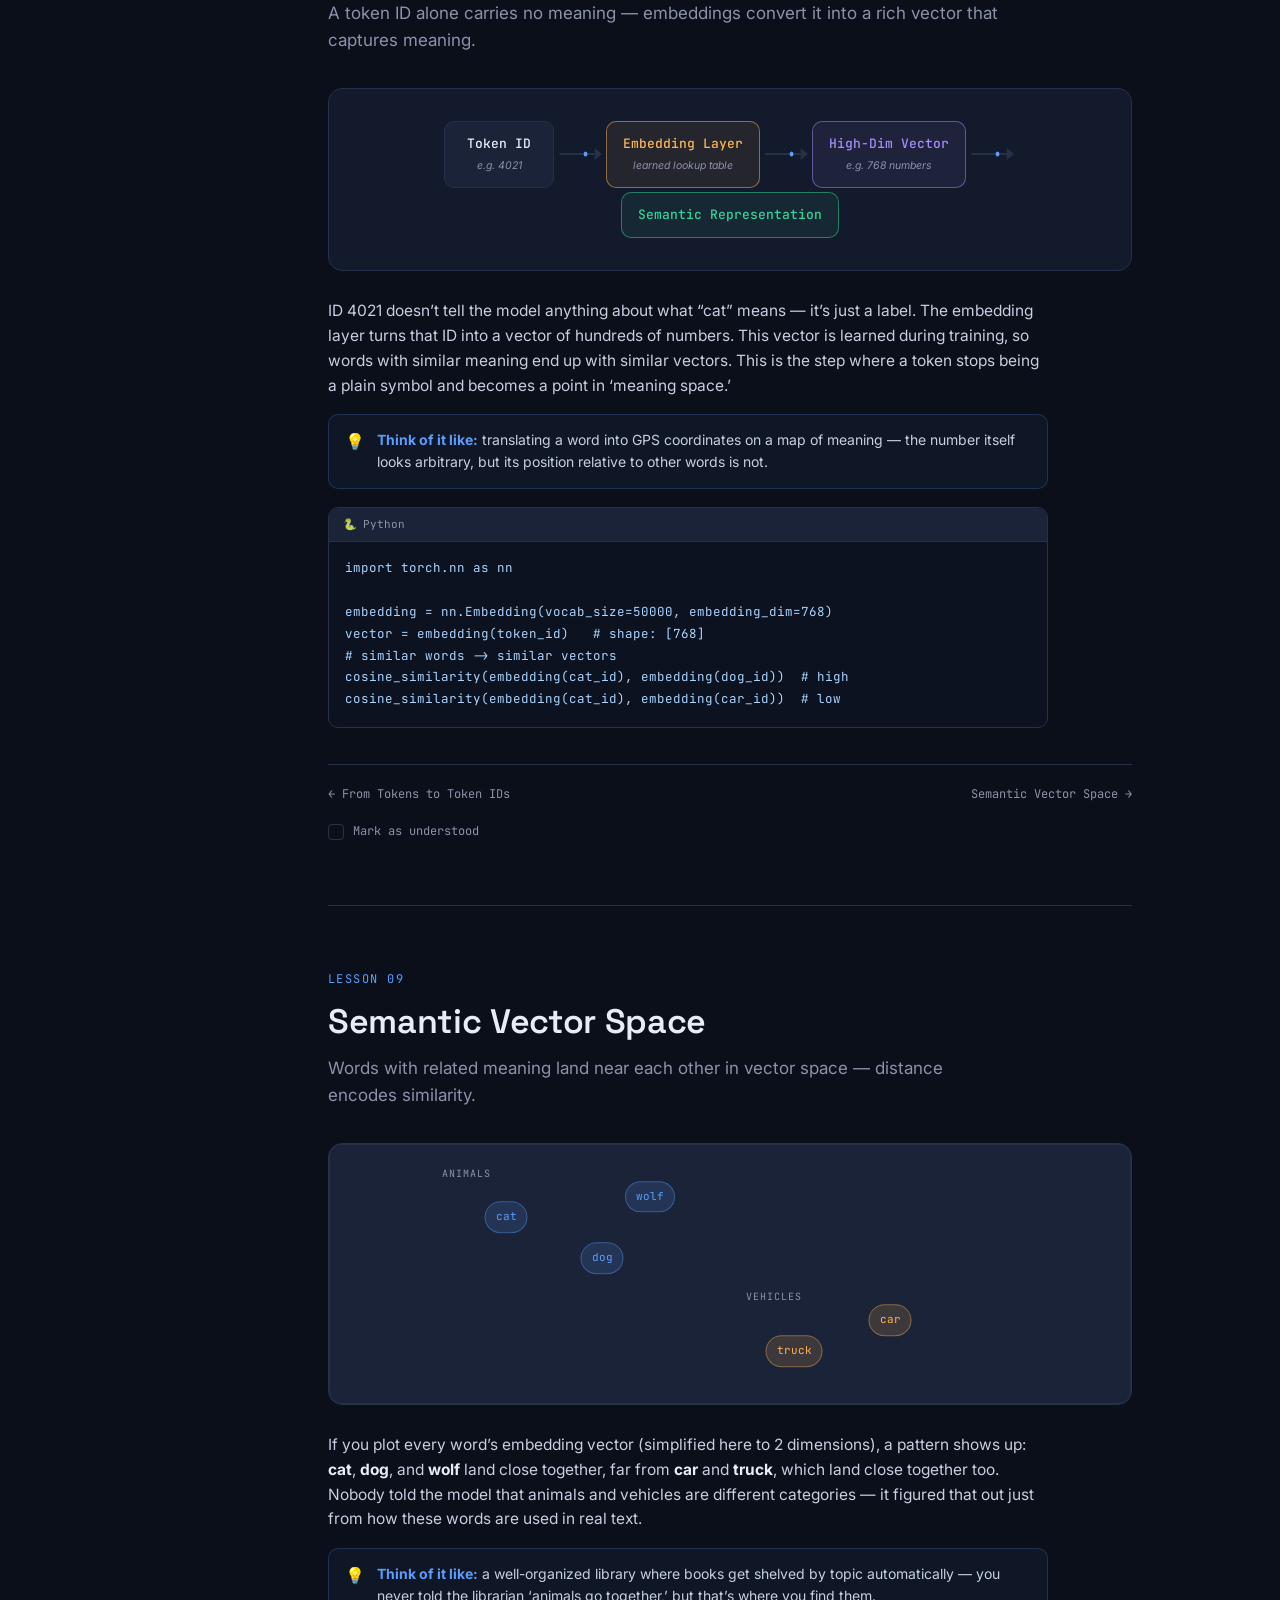
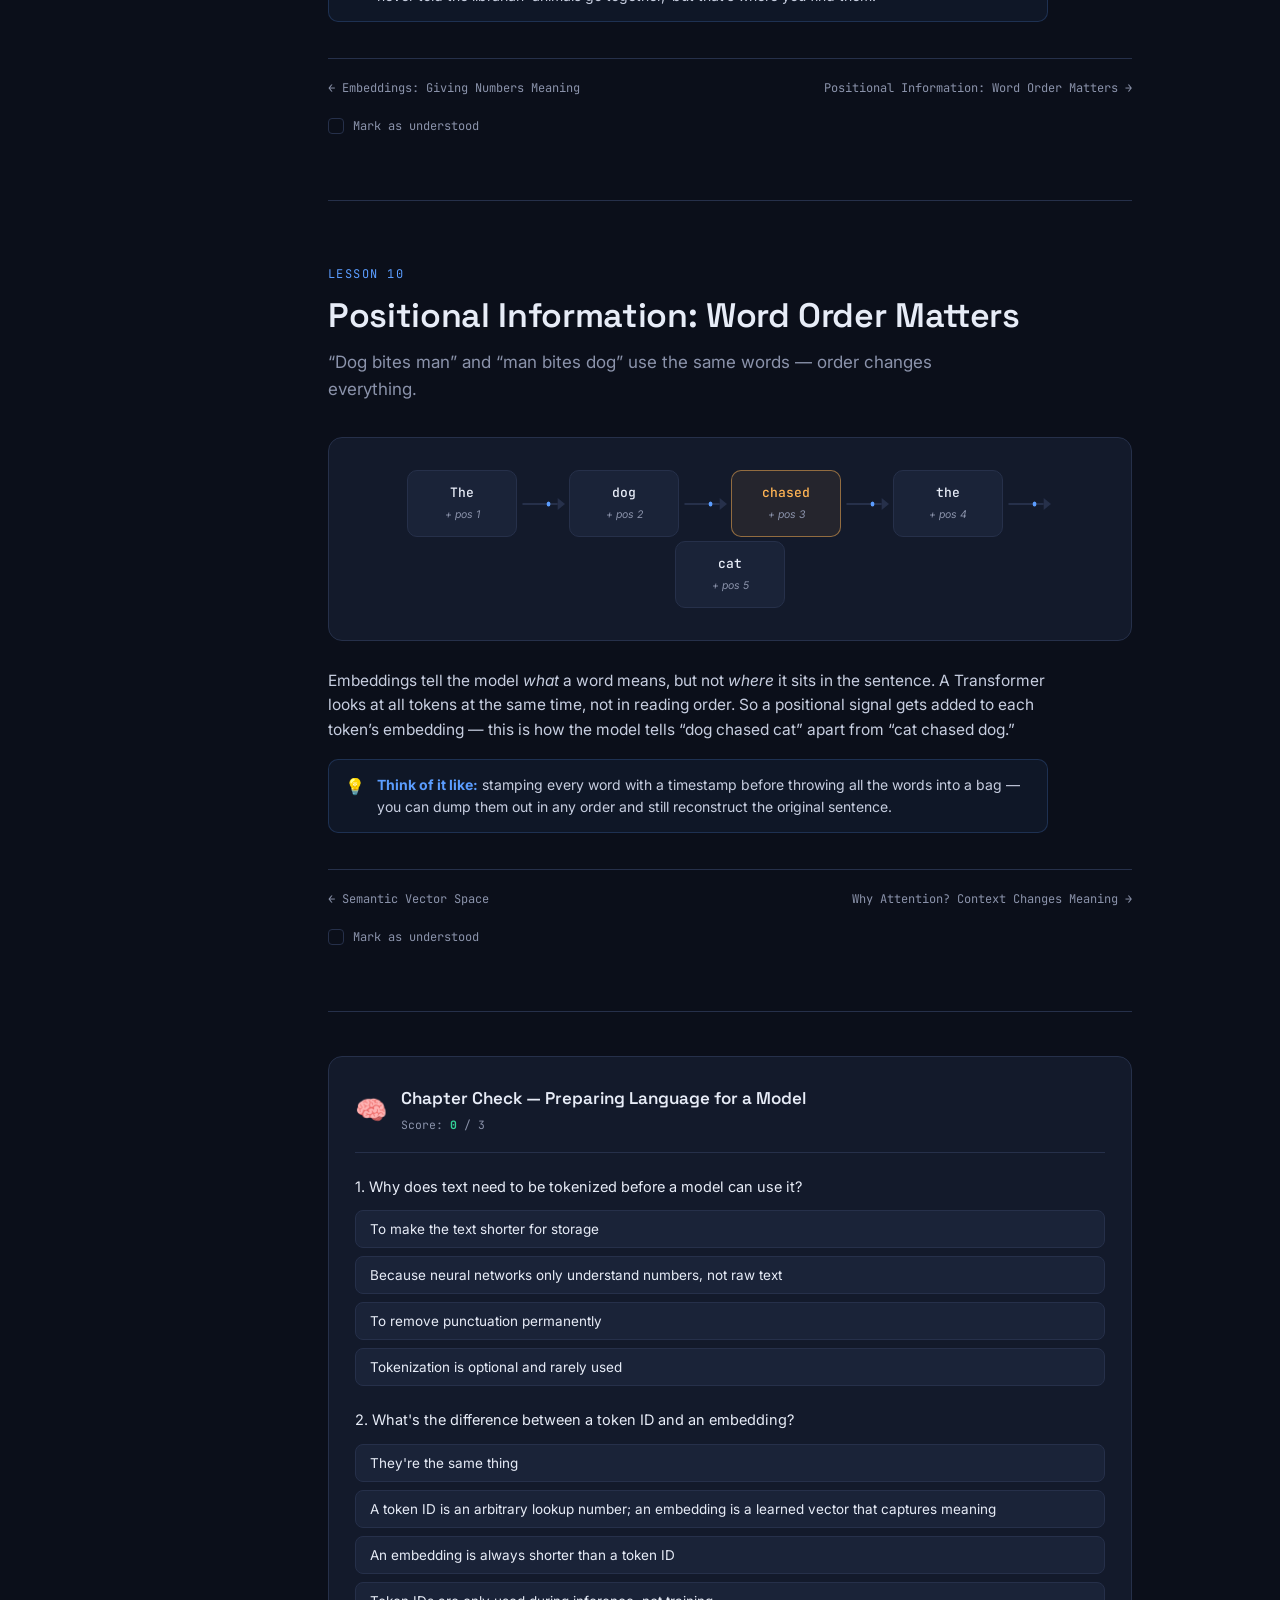
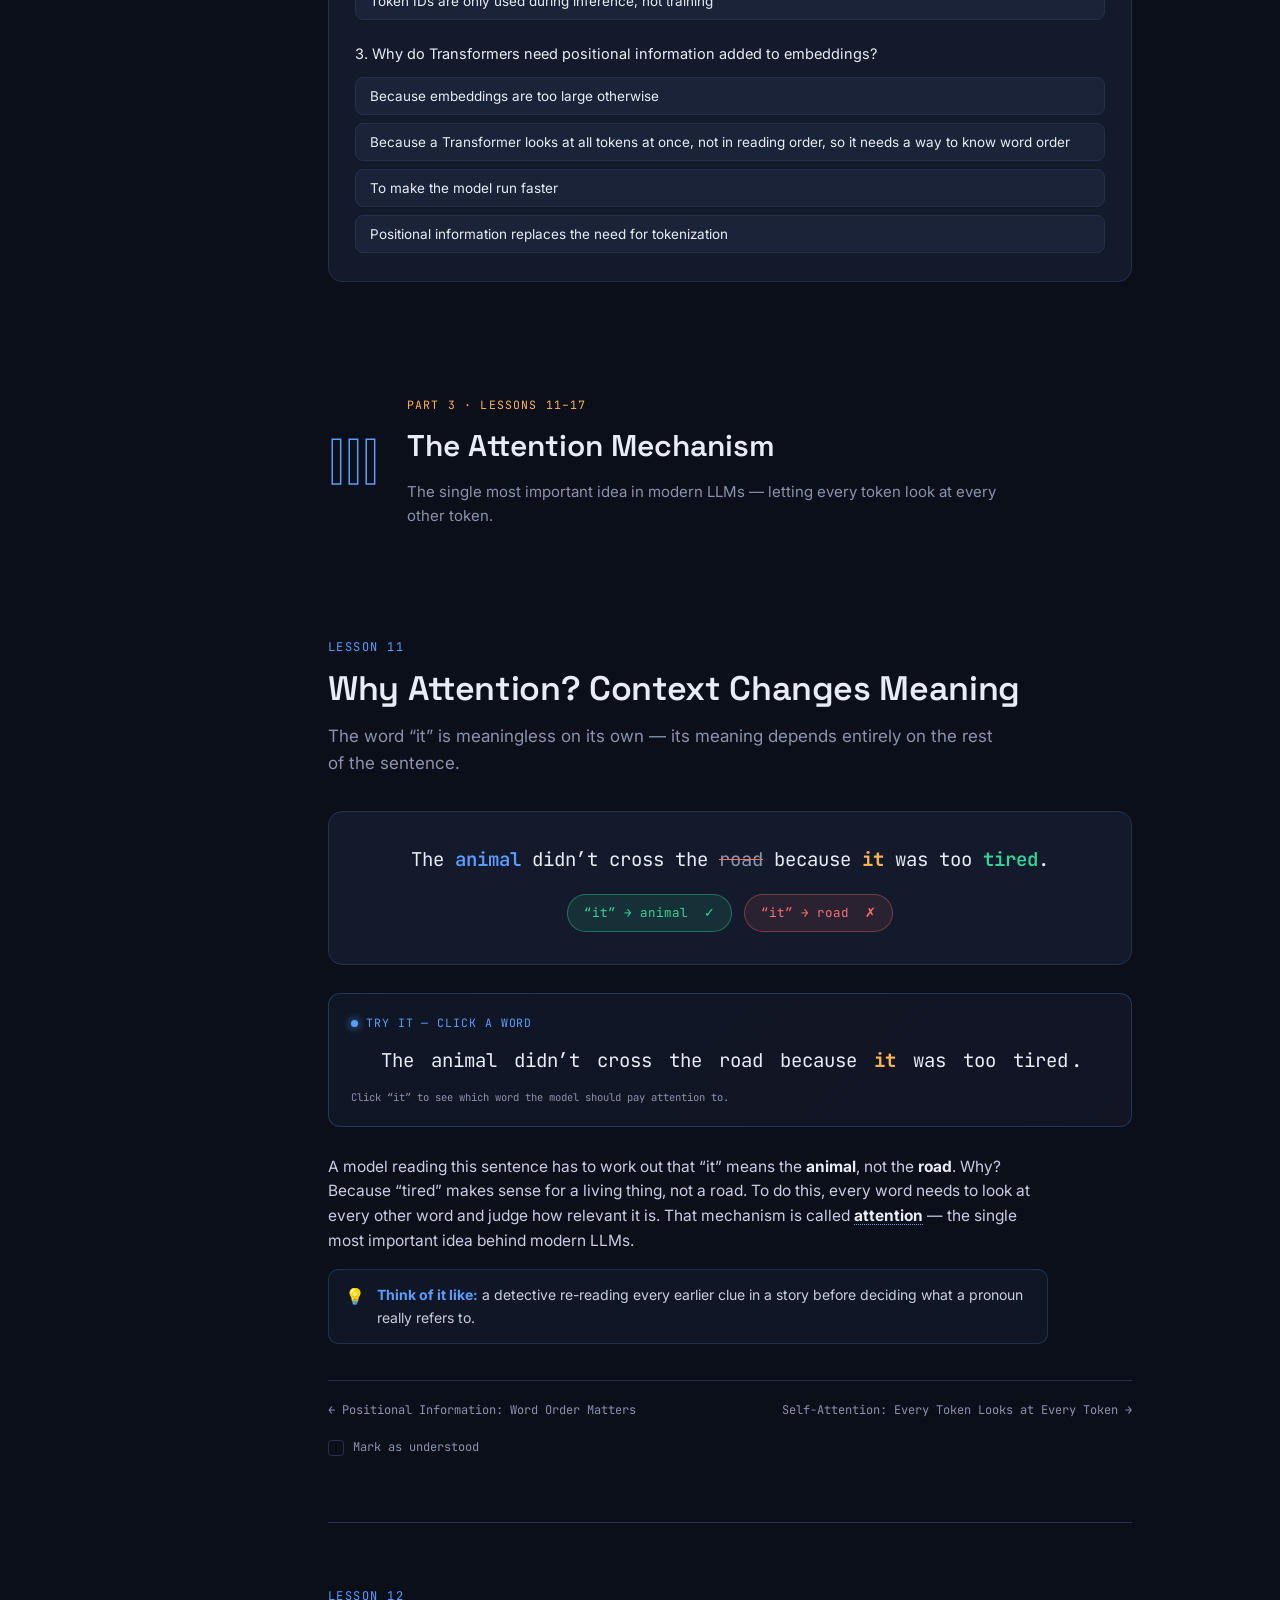
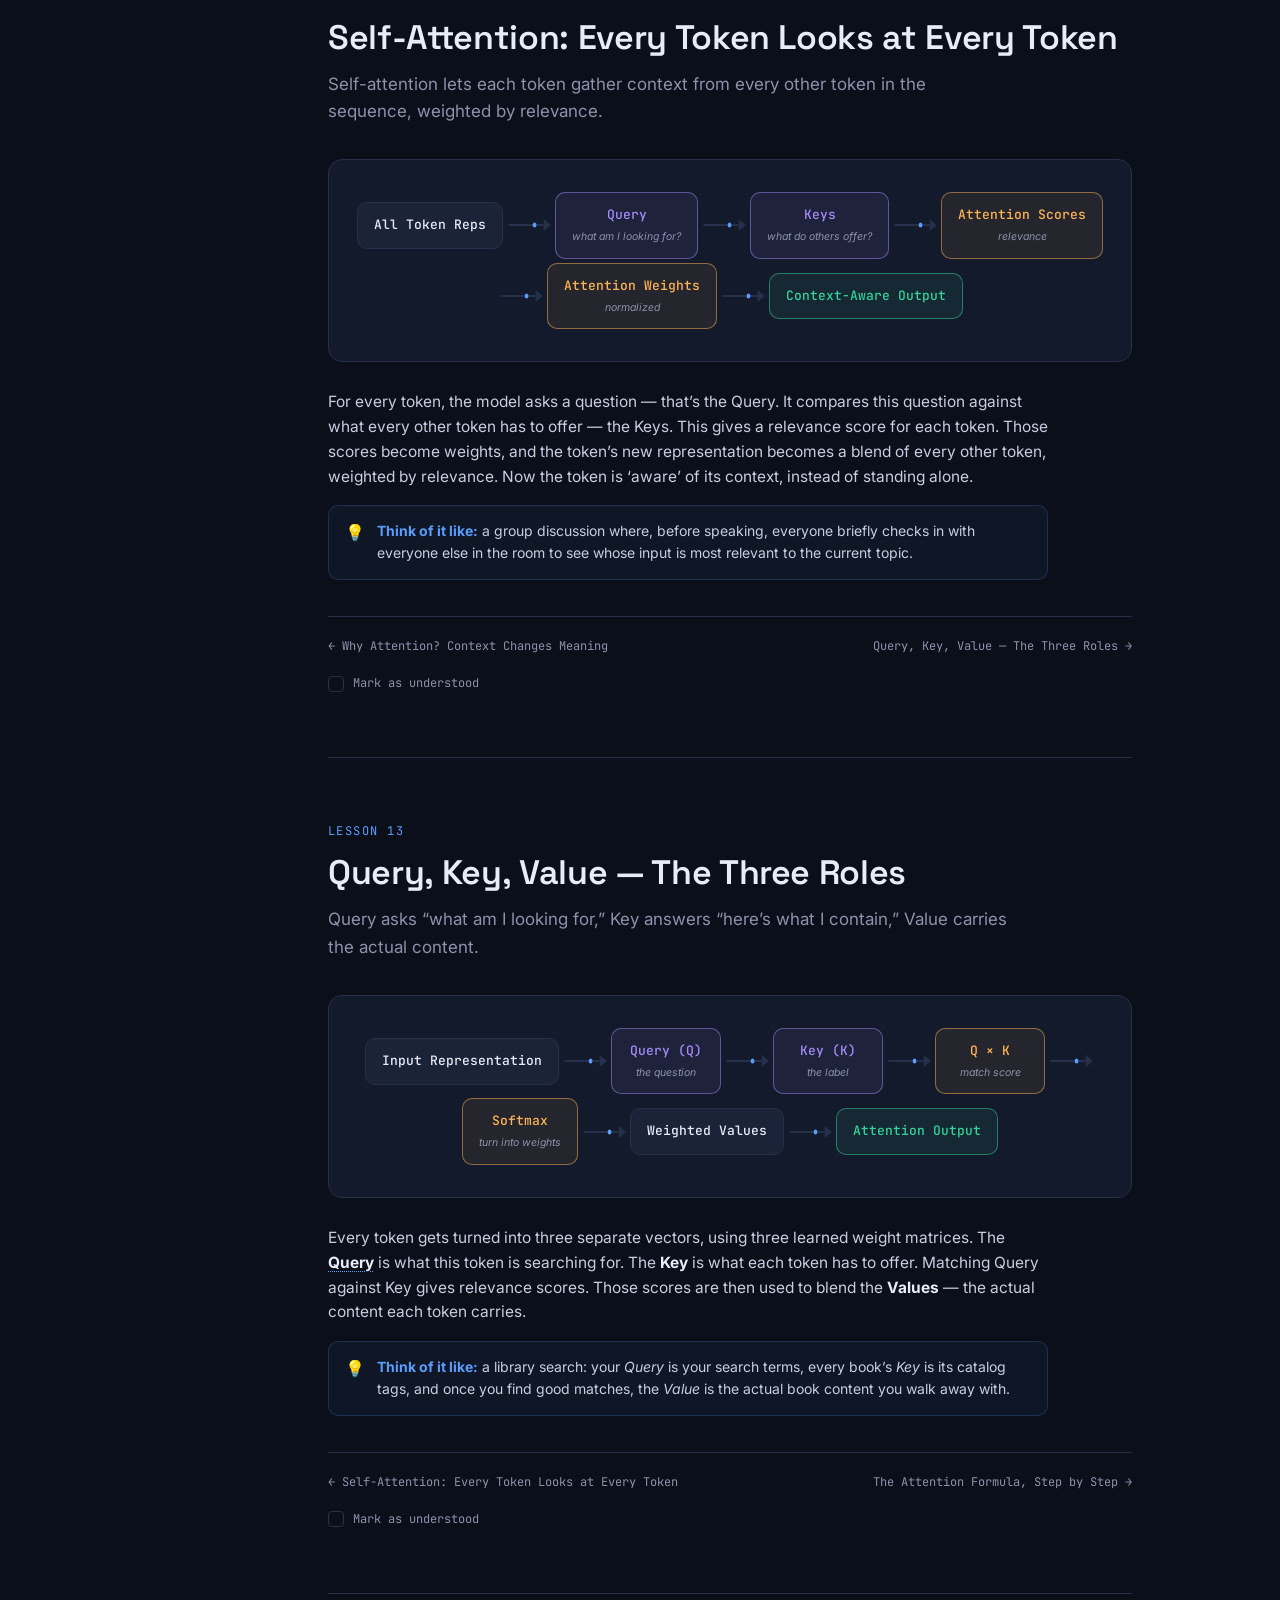
==== commit cbed59c8: "Update estimated reading time from 20 min to 40 min" ====
--- a/index.html
+++ b/index.html
@@ -768,7 +768,7 @@
     <div class="hero-meta">
       <span><b>31</b> lessons</span>
       <span><b>6</b> parts</span>
-      <span><b>~20 min</b> to read straight through</span>
+      <span><b>~40 min</b> to read straight through</span>
     </div>
     <div class="roadmap">
       <a href="#part1" class="roadmap-chip">
